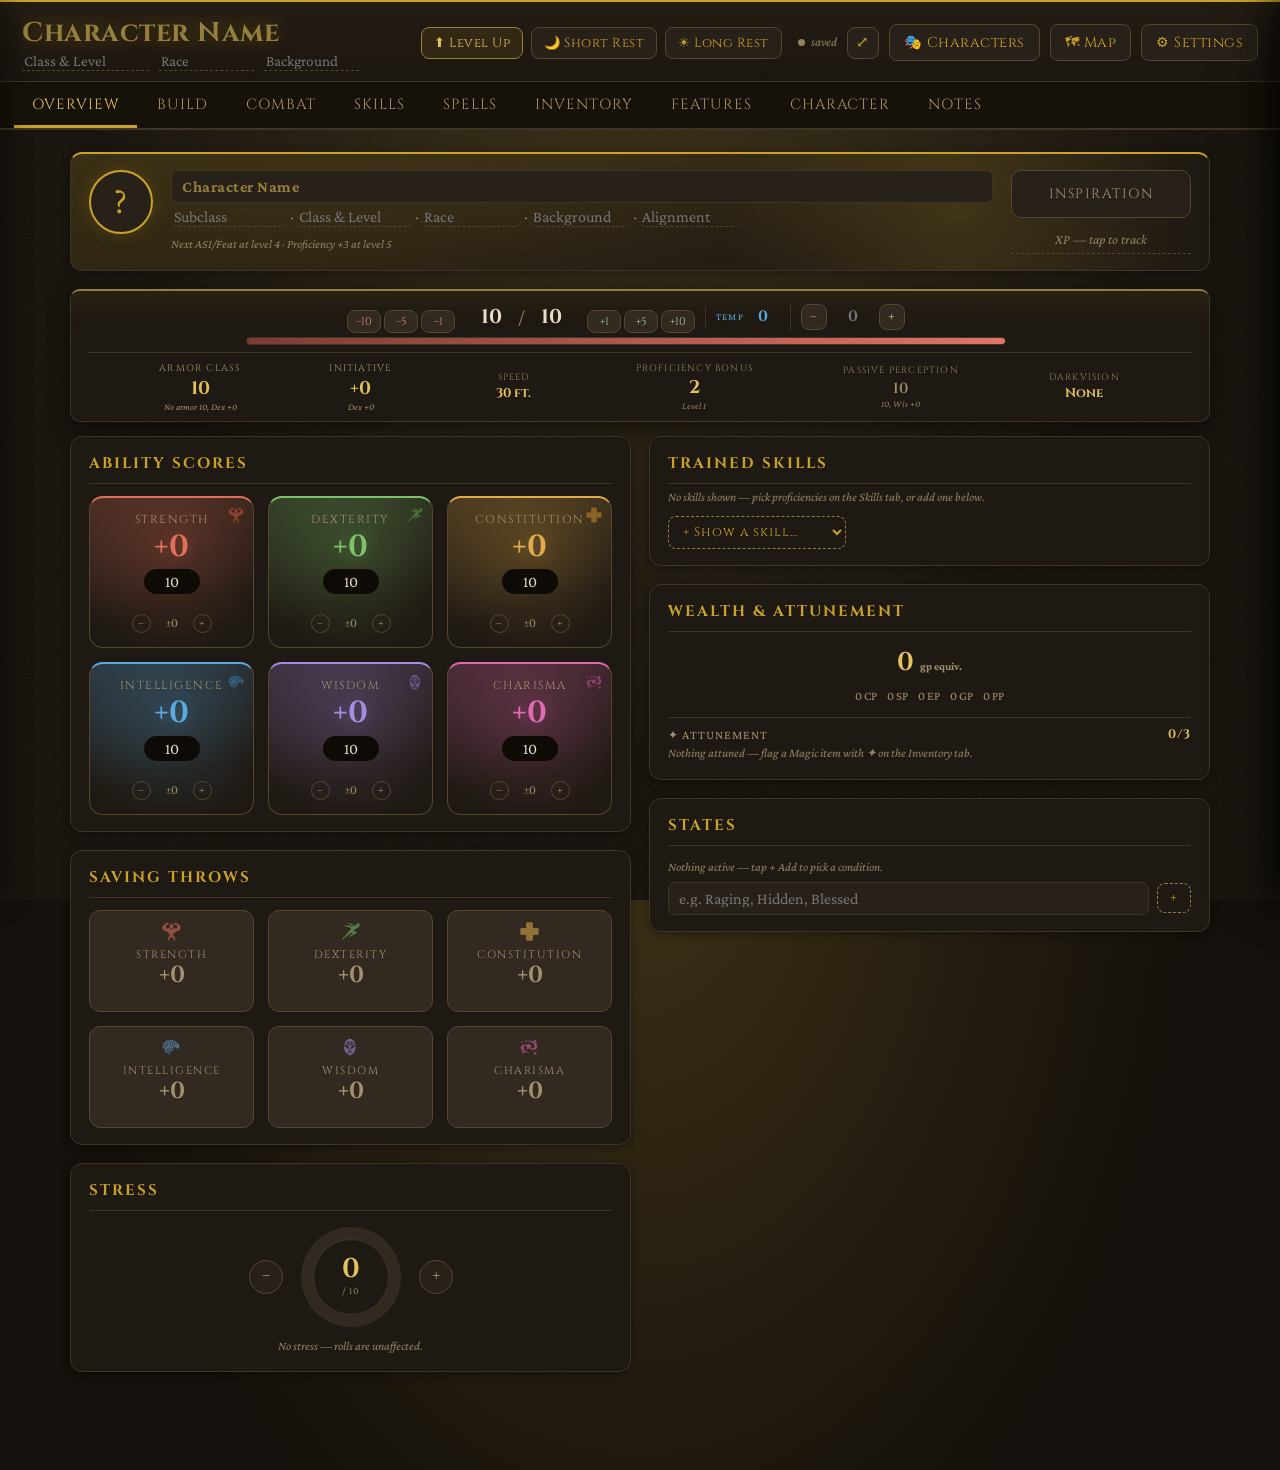
==== index.html @ e1aa6fa9 "Add backup reminders, dated/shareable exports, all-character backup bundles, and damaged-save rescue" ====
<!DOCTYPE html>
<html lang="en">
<head>
<meta charset="UTF-8">
<meta name="viewport" content="width=device-width, initial-scale=1.0">
<title>D&D 5e Character Binder</title>
<link rel="manifest" href="manifest.json">
<meta name="theme-color" content="#14100b">
<link rel="icon" href="icons/icon-192.png" type="image/png">
<link rel="apple-touch-icon" href="icons/apple-touch-icon.png">
<meta name="mobile-web-app-capable" content="yes">
<meta name="apple-mobile-web-app-capable" content="yes">
<meta name="apple-mobile-web-app-status-bar-style" content="black-translucent">
<meta name="apple-mobile-web-app-title" content="5e Binder">
<link rel="preconnect" href="https://fonts.googleapis.com">
<link href="https://fonts.googleapis.com/css2?family=Cinzel:wght@500;700&family=Crimson+Pro:ital,wght@0,400;0,600;1,400&display=swap" rel="stylesheet">
<link rel="stylesheet" href="styles.css">
</head>
<body>

<header>
  <div class="title-block">
    <span class="hdr-sigil" id="hdrSigil" aria-hidden="true"></span>
    <div class="title-text">
      <input id="charNameHeader" data-bind="name" placeholder="Character Name" autocomplete="off">
      <div class="subtitle">
        <input data-bind="classLevel" placeholder="Class &amp; Level" size="14">
        <input data-bind="race" placeholder="Race" size="10">
        <input data-bind="background" placeholder="Background" size="10">
      </div>
    </div>
  </div>
  <div class="rest-inline">
    <button class="icon-btn sm lvlup-btn" id="levelUpBtn" aria-label="Level up" title="Walk through this level's HP, ASI/Feat and a reminder of what's new">⬆ <span class="btn-lbl">Level Up</span></button>
    <button class="icon-btn sm" id="shortRestBtn" aria-label="Short rest" title="Spend hit dice to heal; Warlock pact slots return.">🌙 <span class="btn-lbl">Short Rest</span></button>
    <button class="icon-btn sm" id="longRestBtn" aria-label="Long rest" title="Full HP, all slots, half your hit dice back.">☀ <span class="btn-lbl">Long Rest</span></button>
  </div>
  <div class="header-right">
    <span id="saveStatus" class="save-status" role="status" aria-live="polite">saved</span>
    <button type="button" class="chud-wide-btn" data-widetoggle aria-label="Toggle wide layout" title="Widen the layout for more room" aria-pressed="false">⤢</button>
    <button class="icon-btn" id="charsBtn" aria-label="Characters" title="Choose or manage characters">🎭 <span class="btn-lbl">Characters</span></button>
    <button class="icon-btn" id="mapBtn" aria-label="Map" title="Open the map">🗺 <span class="btn-lbl">Map</span></button>
    <button class="icon-btn" id="settingsBtn" aria-label="Settings" title="Back up, import or reset characters">⚙ <span class="btn-lbl">Settings</span></button>
  </div>
</header>

<div class="safety-bar" id="safetyBar" role="status" aria-live="polite" hidden></div>

<nav id="tabs" role="tablist" aria-label="Character sheet sections"></nav>

<main id="pages"></main>

<div class="char-select" id="charSelect">
  <div class="cs-inner">
    <h1 class="cs-title">Choose Your Adventurer</h1>
    <p class="cs-sub">Tap a character to open their sheet. Everything saves automatically as you play.</p>
    <div class="cs-grid" id="csGrid"></div>
    <button class="cs-back" id="csBack">↩ Back to the current sheet</button>
    <input type="file" id="csImportFile" accept=".json,application/json" style="display:none">
  </div>
</div>

<div class="wiz-shell" id="wizShell">
  <div class="wiz-backdrop" id="wizBackdrop"><div class="wiz-bd-layer"></div><div class="wiz-bd-layer"></div></div>
  <canvas id="wizEmbers"></canvas>
  <div class="wiz-tint-layer"></div>
  <div class="wiz-vignette"></div>
  <div class="wiz-veil" id="wizVeil"></div>
  <div class="wiz-topbar">
    <div class="wiz-tag"><span id="wizTopRoman">I</span> · <b id="wizTopLabel">Concept</b></div>
    <button class="wiz-exit" id="wizExitBtn" type="button">Exit to manual Build</button>
  </div>
  <div class="wiz-scenewrap" id="wizSceneWrap"></div>
  <div class="wiz-rail-fixed">
    <button class="wiz-rail-nav" id="wizBack" type="button">‹ Back</button>
    <div class="wiz-rail-track" id="wizRailTrack"></div>
    <button class="wiz-rail-nav primary" id="wizNext" type="button">Continue ›</button>
  </div>
</div>

<div class="modal-bg map-modal-bg" id="mapModal">
  <div class="map-shell">
    <div class="map-toolbar">
      <div class="map-toolbar-group">
        <button class="icon-btn sm" id="mapUploadBtn">🖼 Upload Map</button>
        <input type="file" id="mapImageFile" accept="image/*" style="display:none">
        <button class="icon-btn sm danger" id="mapRemoveImageBtn" style="display:none">Remove Map</button>
      </div>
      <div class="map-toolbar-group" id="mapPinTools" style="display:none">
        <button class="icon-btn sm map-pintool" id="mapAddPartyBtn" data-pintype="party" title="Click, then tap the map to mark where your party is">📍 Party</button>
        <button class="icon-btn sm map-pintool" id="mapAddWaypointBtn" data-pintype="waypoint" title="Click, then tap the map to mark a waypoint">🚩 Waypoint</button>
        <button class="icon-btn sm map-pintool" id="mapAddQuestBtn" data-pintype="quest" title="Click, then tap the map to mark a quest">⭐ Quest</button>
      </div>
      <div class="map-toolbar-group" id="mapViewTools" style="display:none">
        <button class="icon-btn sm" id="mapZoomOut" title="Zoom out">−</button>
        <button class="icon-btn sm" id="mapZoomReset" title="Fit to screen">Reset view</button>
        <button class="icon-btn sm" id="mapZoomIn" title="Zoom in">+</button>
      </div>
      <button class="close-x" id="mapClose">✕</button>
    </div>
    <div class="map-stage" id="mapStage">
      <div class="map-empty" id="mapEmpty">
        <p>Upload a picture of your game's map to pin your party's position, waypoints and quests on it.</p>
        <button class="icon-btn" id="mapUploadBtnBig">🖼 Upload a Map Image</button>
      </div>
      <div class="map-viewport" id="mapViewport">
        <img id="mapImg" class="map-img" alt="Campaign map">
        <div id="mapPinLayer" class="map-pin-layer"></div>
      </div>
    </div>
    <div class="map-selected-bar" id="mapSelectedBar">
      <span class="map-pin-ico" id="mapSelIcon"></span>
      <input type="text" id="mapSelLabel" placeholder="Label" maxlength="40">
      <input type="text" id="mapSelNote" placeholder="Note (optional)" maxlength="120">
      <button class="icon-btn sm danger" id="mapPinRemoveBtn">Remove</button>
      <button class="icon-btn sm" id="mapPinDoneBtn">Done</button>
    </div>
  </div>
</div>

<div class="modal-bg" id="settingsModal">
  <div class="modal settings-modal" role="dialog" aria-modal="true" aria-labelledby="settingsTitle">
    <button class="close-x" id="settingsClose" aria-label="Close settings">✕</button>
    <h2 id="settingsTitle">Settings</h2>
    <p>Your characters auto-save in this browser only, and the browser can clear that storage. Back up now and then to keep them safe, or to move them to another device.</p>
    <p class="backup-info" id="backupInfo"></p>
    <div class="settings-group">
      <button class="icon-btn settings-row" id="exportBtn"><span class="settings-ico">⇩</span><span class="settings-txt"><b>Back up this character</b><small>Save this sheet as a dated .json file</small></span></button>
      <button class="icon-btn settings-row" id="exportAllBtn"><span class="settings-ico">⇊</span><span class="settings-txt"><b>Back up all characters</b><small>Every hero on this device in one file</small></span></button>
      <button class="icon-btn settings-row" id="importBtn"><span class="settings-ico">⇧</span><span class="settings-txt"><b>Import / restore</b><small>A character or full backup file — added as new heroes, nothing overwritten</small></span></button>
      <input type="file" id="importFile" accept=".json,application/json" style="display:none">
    </div>
    <div class="settings-group settings-danger">
      <button class="icon-btn settings-row danger" id="resetBtn"><span class="settings-ico">↺</span><span class="settings-txt"><b>Reset this character</b><small>Wipes this sheet back to a blank one</small></span></button>
    </div>
    <p class="settings-credit">Class, ability, damage-type and spell icons by <a href="https://game-icons.net" target="_blank" rel="noopener">game-icons.net</a> (CC BY 3.0) — Lorc, Delapouite, Skoll, sbed, carl-olsen.</p>
  </div>
</div>

<script src="data-classes-races.js"></script>
<script src="data-spells.js"></script>
<script src="data-rules.js"></script>
<script src="data-items.js"></script>
<script src="data-equipment.js"></script>
<script src="data-libraries.js"></script>
<script src="data-backgrounds.js"></script>
<script src="app.js"></script>
<script src="wizard.js"></script>
<script src="map.js"></script>
<script>
if ('serviceWorker' in navigator) {
  window.addEventListener('load', () => navigator.serviceWorker.register('sw.js'));
}
</script>
</body>
</html>
---- styles.css ----
:root{
  --bg:#14100b;
  --panel:#1f1913;
  --panel2:#28211a;
  --panel3:#322920;
  --border:#3e3427;
  --border-lt:#54462f;
  --gold:#c9a227;
  --gold-lt:#e3c15c;
  --gold-dim:#947f3d;
  --text:#e9ddc7;
  --muted:#a3906f;
  --faint:#93835f;
  --red:#e07566;
  --green:#6f9e63;
  --ink:#0e0b07;
  --ember:#ff8a3d;
  --ember-lt:#ffd08a;
}
*{box-sizing:border-box;margin:0;padding:0}
html{height:100%}
/* min-height, not height: a body pinned to exactly one viewport tall is the containing block for
   the sticky tab strip, so the strip stopped sticking after the first screenful of a long tab. */
body{min-height:100%}
body{
  background:var(--bg);
  background-image:radial-gradient(ellipse at 50% -10%, #241c12 0%, var(--bg) 60%);
  color:var(--text);
  font-family:'Crimson Pro',Georgia,serif;
  font-size:17px;
  line-height:1.45;
  -webkit-font-smoothing:antialiased;
}
h1,h2,h3,.tab-btn,.stat-label,.ability-name,button{font-family:'Cinzel',Georgia,serif}

/* ---------- Scrollbars ---------- */
/* The default OS scrollbar (light gray/white) looked out of place against this dark parchment
   theme — every scrollable area (page body, search dropdowns, skill pickers) now matches it. */
*{scrollbar-width:thin;scrollbar-color:var(--gold-dim) var(--panel2)}
*::-webkit-scrollbar{width:10px;height:10px}
*::-webkit-scrollbar-track{background:var(--panel2)}
*::-webkit-scrollbar-thumb{background:var(--gold-dim);border-radius:6px;border:2px solid var(--panel2)}
*::-webkit-scrollbar-thumb:hover{background:var(--gold)}
/* Chromium draws its own light-gray up/down arrow buttons at each end of a scrollbar by default,
   even with the thumb/track above recolored — the Backstory box is tall enough to actually show
   a scrollbar now, and those default arrows would clash against everything above. */
*::-webkit-scrollbar-button{display:none}

/* ---------- Header ---------- */
header{
  display:flex;align-items:center;gap:16px;flex-wrap:wrap;
  padding:14px 22px 10px;
  border-bottom:1px solid var(--border);
  background:linear-gradient(180deg,#241d14,#1c1610);
}
.title-block{flex:1;min-width:240px}
#charNameHeader{
  background:transparent;border:none;color:var(--gold-lt);
  font-family:'Cinzel',serif;font-size:1.7rem;font-weight:700;
  width:100%;outline:none;letter-spacing:.5px;
}
#charNameHeader::placeholder{color:var(--gold-dim)}
.subtitle{display:flex;gap:10px;flex-wrap:wrap}
.subtitle input{
  background:transparent;border:none;border-bottom:1px dashed var(--border-lt);
  color:var(--muted);font-family:'Crimson Pro',serif;font-size:.95rem;
  outline:none;padding:1px 2px;
}
.subtitle input:focus{border-bottom-color:var(--gold)}
.header-right{display:flex;align-items:center;gap:10px}
#saveStatus{color:var(--faint);font-size:.85rem;font-style:italic;transition:color .3s}
#saveStatus.flash{color:var(--green)}
.icon-btn{
  background:var(--panel2);border:1px solid var(--border-lt);color:var(--gold);
  border-radius:8px;padding:8px 14px;font-size:.9rem;cursor:pointer;letter-spacing:.5px;
}
.icon-btn:hover{background:var(--panel3);border-color:var(--gold-dim)}
.icon-btn.sm{padding:6px 12px;font-size:.82rem}
/* Rest controls — folded into the header itself instead of a separate bar, so it stays
   compact and shows up on every tab without costing an extra strip of vertical space. */
.rest-inline{display:flex;align-items:center;gap:8px;flex-wrap:wrap}
/* Wide-mode toggle — a single global button in the header (not per-tab) so it's the same tap
   target everywhere instead of only existing on Overview/Combat, where it used to live inside
   the Combat HUD strip. */
.chud-wide-btn{
  flex:0 0 auto;display:flex;align-items:center;justify-content:center;
  width:32px;height:32px;background:var(--panel2);border:1px solid var(--border-lt);border-radius:8px;
  color:var(--gold);font-size:.95rem;cursor:pointer;line-height:1;
  transition:background .15s ease,border-color .15s ease,color .15s ease;
}
.chud-wide-btn:hover{background:var(--panel3);border-color:var(--gold-dim)}
.chud-wide-btn.on{background:var(--gold-dim);border-color:var(--gold);color:var(--gold-lt)}

/* ---------- Tabs ---------- */
nav{
  display:flex;overflow-x:auto;gap:2px;
  padding:0 14px;background:#171209;
  border-bottom:2px solid var(--border);
  scrollbar-width:none;
}
nav::-webkit-scrollbar{display:none}
.tab-btn{
  background:transparent;border:none;color:var(--muted);
  padding:13px 18px 11px;font-size:.92rem;letter-spacing:1px;cursor:pointer;
  border-bottom:3px solid transparent;white-space:nowrap;text-transform:uppercase;
}
.tab-btn:hover{color:var(--text)}
.tab-btn.active{color:var(--gold-lt);border-bottom-color:var(--gold)}
main{max-width:1180px;margin:0 auto;padding:22px 20px 80px;transition:max-width .2s ease}
/* Wide mode: a UI-only preference toggled from the Combat HUD (⤢ button) — the 1180px column
   reads fine for most panels but crowds the Combat tab's card grid and turn plan on a big
   screen. body-level, not main-level, so it applies the moment it's toggled regardless of
   which tab is showing. */
body.wide-mode main{max-width:min(1700px,96vw)}
.tab-page{display:none;animation:fadein .18s ease}
.tab-page.active{display:block}
@keyframes fadein{from{opacity:0;transform:translateY(4px)}to{opacity:1;transform:none}}

/* ---------- Panels & layout ---------- */
.panel{
  background:var(--panel);border:1px solid var(--border);border-radius:12px;
  padding:16px 18px;margin-bottom:18px;
  box-shadow:0 2px 10px rgba(0,0,0,.35);
}
.panel h2{
  color:var(--gold);font-size:.95rem;letter-spacing:2px;text-transform:uppercase;
  margin-bottom:12px;padding-bottom:8px;border-bottom:1px solid var(--border);
  display:flex;justify-content:space-between;align-items:center;
}
.grid{display:grid;gap:18px}
.g2{grid-template-columns:repeat(auto-fit,minmax(320px,1fr))}
.g3{grid-template-columns:repeat(auto-fit,minmax(240px,1fr))}

/* ---------- Build screen: character-select style class/heritage picker ---------- */
/* A slim class/heritage menu (left) + a big cinematic hero stage (right), styled after a game's
   character-select screen — same S.classId/S.raceId state and applyBuild() pipeline underneath,
   just picking a class now feels like choosing a hero from a roster instead of filling a form.
   Same width as every other panel (main's 1180px column, same as #asiPanel below it). */
.build-panel{
  --accent:var(--gold); --accent-dim:rgba(201,162,39,.18);
  transition:border-color .25s ease;
}
.build-panel .grid.g3,.build-panel .prep-note{position:relative;z-index:1}

/* Class and Heritage now live in one continuous frame — a single rounded card holding both
   stages, joined by an ornamental seam, rather than two separate boxes with a gap between them. */
.bHeroGroup{
  --bHeroH:min(58vh,480px);
  position:relative;border-radius:18px;overflow:hidden;
  background:var(--ink);border:1px solid var(--border-lt);margin-bottom:14px;
  box-shadow:0 14px 32px rgba(0,0,0,.45);
}
.bHero{
  position:relative;overflow:hidden;
  background:var(--ink);
  display:flex;flex-direction:row;align-items:stretch;
}
.bHeroMini{height:var(--bHeroH)}

/* A thin gold seam with a centered gem stitches the two stages into one fluid whole. */
.bHeroSeam{
  position:relative;z-index:5;height:1px;
  background:linear-gradient(90deg,transparent,var(--gold-dim) 18%,var(--gold) 50%,var(--gold-dim) 82%,transparent);
}
.bHeroSeamGem{
  position:absolute;top:50%;left:50%;transform:translate(-50%,-50%);
  width:28px;height:28px;display:flex;align-items:center;justify-content:center;
  border-radius:50%;background:var(--ink);border:1px solid var(--gold-dim);
  color:var(--gold);font-size:.85rem;
  box-shadow:0 0 0 5px var(--ink),0 0 16px rgba(201,162,39,.45);
}
/* Soft dark bleed at the top/bottom of each stage so the seam reads as a blend, not a hard cut. */
.bHero::after,.bHeroMini::before{
  content:'';position:absolute;left:0;right:0;height:56px;z-index:1;pointer-events:none;
}
.bHero::after{bottom:0;background:linear-gradient(to bottom,transparent,rgba(8,6,4,.85))}
.bHeroMini::before{top:0;background:linear-gradient(to top,transparent,rgba(8,6,4,.85))}

.bcsCorner{position:absolute;z-index:6;width:20px;height:20px;pointer-events:none;opacity:.8}
.bcsCorner::before,.bcsCorner::after{content:'';position:absolute;background:var(--gold-dim)}
.bcsCorner::before{width:100%;height:2px;top:0;left:0}
.bcsCorner::after{width:2px;height:100%;top:0;left:0}
.bcsCornerTl{top:9px;left:9px}
.bcsCornerTr{top:9px;right:9px;transform:scaleX(-1)}
.bcsCornerBl{bottom:9px;left:9px;transform:scaleY(-1)}
.bcsCornerBr{bottom:9px;right:9px;transform:scale(-1,-1)}

/* ---- left column: class/heritage menu ---- */
.bRailCol{
  position:relative;z-index:2;flex:0 0 auto;width:250px;min-height:0;
  display:flex;flex-direction:column;gap:2px;padding:16px 10px 16px 16px;
  background:linear-gradient(180deg,rgba(0,0,0,.3),rgba(0,0,0,.14));
  border-right:1px solid rgba(255,255,255,.07);
}
.bRailColMini{width:250px}
.bRailColLbl{
  font-family:'Cinzel',serif;text-transform:uppercase;letter-spacing:.22em;font-size:.74rem;
  color:var(--gold-dim);padding:0 2px 8px;flex:0 0 auto;
}
.bRail{
  position:relative;flex:1 1 auto;min-height:0;
  display:flex;flex-direction:column;gap:2px;
  overflow-y:auto;overflow-x:hidden;padding-right:4px;
}
.bRailGroupLabel{
  font-family:'Cinzel',serif;text-transform:uppercase;letter-spacing:.14em;
  font-size:.6rem;color:var(--faint);padding:10px 6px 3px;
}
.bRailGroupLabel:first-child{padding-top:0}

/* Each entry is a menu row — small portrait + name — rather than a big grid tile, so the
   roster stays compact and the stage on the right gets the lion's share of the width. */
.bRailItem{
  --c:#c9a227;position:relative;cursor:pointer;display:flex;align-items:center;gap:10px;
  padding:5px 8px 5px 9px;border-radius:8px;border-left:3px solid transparent;
  transition:background .15s ease,border-color .15s ease;
}
.bRailItem:hover{background:rgba(255,255,255,.05)}
.bRailItem.active{
  background:linear-gradient(90deg,color-mix(in srgb,var(--c) 20%,transparent),transparent 85%);
  border-left-color:var(--c);
}
.bThumb{
  flex:0 0 auto;width:44px;height:44px;background-size:cover;background-position:center top;
  border-radius:8px;border:2px solid rgba(255,255,255,.14);filter:saturate(.7) brightness(.7);
  transition:border-color .2s ease,filter .2s ease,box-shadow .2s ease;
}
.bThumbSm{width:40px;height:40px;border-radius:7px}
.bLabel{
  font-family:'Cinzel',serif;text-transform:uppercase;letter-spacing:.03em;font-size:.82rem;
  color:var(--muted);white-space:nowrap;overflow:hidden;text-overflow:ellipsis;
  transition:color .2s ease;
}
.bLabelSm{font-size:.76rem}
.bRailItem.active .bThumb{
  border-color:var(--c);filter:none;
  box-shadow:0 0 0 2px color-mix(in srgb,var(--c) 55%,transparent),0 6px 14px rgba(0,0,0,.5);
}
.bRailItem.active .bLabel{color:var(--gold-lt);font-weight:700}

/* ---- right column: the cinematic hero stage ---- */
.bStage{position:relative;flex:1 1 auto;min-width:0;display:flex;flex-direction:column}
/* The photo lives in its own fixed-height box; .bContentBanner is a separate box below it,
   not an overlay on top of it — text no longer competes with the art for legibility. */
.bStageArt{position:relative;flex:0 0 auto;height:var(--bHeroH);overflow:hidden}
.bLayer{position:absolute;inset:0;width:100%;height:100%;object-fit:cover;object-position:center;opacity:0;transition:opacity 1s ease}
.bLayer.visible{opacity:1}
.bBgA,.bBgB{filter:saturate(1.05)}
.bMbgA,.bMbgB{filter:blur(26px) brightness(.4) saturate(1.2)}

.bMiniPortraitWrap{position:absolute;left:50%;top:3%;transform:translateX(-50%);width:min(38%,340px);height:80%;pointer-events:none}
.bMportA,.bMportB{
  -webkit-mask-image:radial-gradient(ellipse 60% 64% at 50% 36%,#000 52%,transparent 94%);
  mask-image:radial-gradient(ellipse 60% 64% at 50% 36%,#000 52%,transparent 94%);
}

.bScrim{
  position:absolute;inset:0;pointer-events:none;
  background:
    linear-gradient(to right,rgba(8,6,4,.5) 0%,transparent 14%),
    radial-gradient(ellipse 68% 55% at 50% 28%,transparent 38%,rgba(8,6,4,.5) 78%,rgba(8,6,4,.85) 100%),
    linear-gradient(to top,rgba(8,6,4,.96) 0%,rgba(8,6,4,.34) 36%,transparent 60%);
}
.bFlash{position:absolute;inset:0;z-index:1;pointer-events:none;background:var(--c,var(--gold));opacity:0}
.bFlash.pulse{animation:bFlashPulse .55s ease}
@keyframes bFlashPulse{0%{opacity:.28}100%{opacity:0}}
@media (prefers-reduced-motion:reduce){.bFlash.pulse{animation:none}}

.bArrow{
  position:absolute;top:34%;translate:0 -50%;z-index:3;width:38px;height:38px;border-radius:50%;
  background:rgba(20,16,10,.55);border:1px solid rgba(255,255,255,.18);color:var(--gold-lt);
  font-size:1.1rem;display:flex;align-items:center;justify-content:center;backdrop-filter:blur(4px);
  cursor:pointer;transition:background .15s,border-color .15s,transform .15s;
}
.bArrow:hover{background:rgba(20,16,10,.8);border-color:var(--gold-dim);transform:translateY(-50%) scale(1.06)}
.bArrowSm{width:34px;height:34px;font-size:1rem}
.bArrowL{left:14px}
.bArrowR{right:14px}

.bContent{position:relative;z-index:2;flex:1 1 auto;display:flex;flex-direction:column;justify-content:flex-end;text-align:left;padding:0 7% 22px 6%}
.bContentMini{padding-bottom:22px}
/* The class hero's content sits in its own box below the art, not overlaid on top of it.
   It overlaps the art's last 115px but only fades over the first 30px of that (a quicker
   dissolve), so content starts at 30px — 85px above the art's original bottom edge. The
   "solid" ground itself is only ~88% opaque, so inside that overlapped 115px the art keeps
   bleeding through faintly even once the fade is done; below the art's old edge (nothing
   behind it but the card's own matching ink background) that translucency is invisible. */
.bContentBanner{
  flex:0 0 auto;justify-content:flex-start;
  margin-top:-115px;padding-top:30px;
  background:linear-gradient(to bottom,transparent,color-mix(in srgb,var(--ink) 88%,transparent) 30px,color-mix(in srgb,var(--ink) 88%,transparent) 100%);
}
.bEyebrow{font-family:'Cinzel',serif;text-transform:uppercase;letter-spacing:.24em;font-size:.8rem;color:var(--gold)}
.bName{
  font-family:'Cinzel',serif;font-weight:700;text-transform:uppercase;letter-spacing:.02em;
  font-size:clamp(1.7rem,3.9vw,2.5rem);color:var(--gold-lt);margin:4px 0 4px;line-height:1.05;
  text-shadow:0 8px 30px rgba(0,0,0,.85);
}
.bNameMini{font-size:clamp(1.5rem,3.3vw,2.15rem);margin:3px 0 0}
.bLevelStars{color:var(--gold-dim);font-size:.95rem;letter-spacing:1px;margin-bottom:4px;min-height:1.1em}

.bStatBars{display:flex;flex-direction:column;gap:5px;max-width:340px;margin:2px 0 10px}
.bStatBar{display:grid;grid-template-columns:78px 1fr;align-items:center;gap:8px}
.bStatBarLbl{font-family:'Cinzel',serif;text-transform:uppercase;font-size:.68rem;letter-spacing:.08em;color:var(--muted)}
.bStatBarTrack{height:6px;background:rgba(255,255,255,.09);border-radius:4px;overflow:hidden;box-shadow:inset 0 0 0 1px rgba(0,0,0,.3)}
.bStatBarFill{display:block;height:100%;background:linear-gradient(90deg,var(--accent-dim),var(--accent));border-radius:4px;transition:width .4s ease}

.bFlavor{color:var(--muted);font-style:italic;font-size:1rem;line-height:1.5;max-width:520px;margin:0 0 12px}

/* Heritage trait chips read as the mini stage's main payoff — sized up and anchored to the
   bottom edge (via .bContent's justify-content:flex-end) rather than floating mid-portrait. */
.bChipRow{display:flex;flex-wrap:wrap;gap:8px;margin-top:10px}
.bChip{
  background:rgba(0,0,0,.4);border:1px solid var(--border-lt);border-radius:999px;
  padding:6px 16px;font-size:.95rem;color:var(--text);white-space:nowrap;
}

.bFields{display:flex;gap:10px;flex-wrap:wrap;margin-top:2px}
.bFld{min-width:140px;text-align:left}
.bFld span{color:var(--muted)}

.bSelectedPill{
  display:none;align-self:flex-start;margin-top:12px;
  font-family:'Cinzel',serif;text-transform:uppercase;letter-spacing:.2em;font-size:.7rem;
  color:var(--ink);background:linear-gradient(180deg,var(--gold-lt),var(--gold));
  border-radius:7px;padding:7px 22px;box-shadow:0 6px 14px rgba(0,0,0,.4);
}
.bSelectedPill.show{display:inline-block}

.bPillRow{display:flex;flex-wrap:wrap;gap:6px;margin-top:8px}
.bFlexGroup{display:flex;align-items:center;gap:6px;flex-wrap:wrap;padding:4px 0}
.bFlexGroupLbl{font-size:.76rem;color:var(--muted);text-transform:uppercase;letter-spacing:.06em;margin-right:2px}
.bPill{
  background:var(--panel2);border:1px solid var(--border);border-radius:999px;color:var(--muted);
  padding:6px 14px;font-size:.86rem;cursor:pointer;transition:background .15s,color .15s,border-color .15s;
}
.bPill:hover{border-color:var(--gold-dim);color:var(--text)}
.bPill.active{background:var(--gold-dim);border-color:var(--gold);color:var(--ink);font-weight:700}

/* ---------- Build ▸ Customize defaults ---------- */
/* The summary line above stays the everyday view; this is the "actually, mine is different"
   drawer under it. Each row pairs the live value (editable) with the rules value beside it in
   fine print, so overriding something never hides what the book would have given you. An
   overridden row lights its left edge gold — the same "this one is yours" signal the feature
   cards use for their source spine. */
.bCustom{margin:2px 0 0 6px}
.bCustomBtn{
  background:transparent;border:1px dashed var(--gold-dim);color:var(--gold);
  border-radius:8px;padding:6px 14px;cursor:pointer;font-size:.8rem;
  font-family:'Cinzel',serif;letter-spacing:1px;
}
.bCustomBtn:hover{background:var(--panel2)}
.bCustomBtn.on{border-style:solid;background:var(--panel2)}
.bCustomBody{
  display:grid;grid-template-columns:repeat(auto-fit,minmax(260px,1fr));gap:10px;
  margin-top:10px;padding:12px;background:var(--panel);border:1px solid var(--border);border-radius:10px;
}
.bcRow{
  background:var(--panel2);border:1px solid var(--border);border-left:3px solid transparent;
  border-radius:8px;padding:9px 11px;
}
.bcRow.on{border-left-color:var(--gold)}
.bcTop{display:flex;align-items:center;gap:7px;flex-wrap:wrap;margin-bottom:6px}
.bcLbl{font-size:.84rem;color:var(--text);font-weight:600}
.bcTag{
  font-size:.62rem;text-transform:uppercase;letter-spacing:.1em;color:var(--ink);
  background:var(--gold);border-radius:999px;padding:2px 7px;
}
.bcRules{margin-left:auto;font-size:.72rem;color:var(--faint);font-style:italic;white-space:nowrap}
.bcReset{
  background:transparent;border:1px solid var(--border-lt);color:var(--muted);
  border-radius:6px;width:26px;height:24px;cursor:pointer;font-size:.9rem;line-height:1;flex-shrink:0;
}
.bcReset:hover{color:var(--gold);border-color:var(--gold)}
.bcIn{width:100%}
.bcRow .bPillRow{margin-top:0}
.bcRow .bPill{padding:4px 10px;font-size:.78rem}
.bcSlots{display:grid;grid-template-columns:repeat(auto-fit,minmax(52px,1fr));gap:5px}
.bcSlot{display:flex;flex-direction:column;gap:2px}
.bcSlot span{font-size:.66rem;color:var(--faint);text-align:center;letter-spacing:.05em}
.bcSlot input{width:100%;text-align:center;padding:4px 2px}
.bcHint{font-size:.72rem;color:var(--faint);font-style:italic;margin-top:6px;line-height:1.4}
.bcAuto{
  grid-column:1/-1;display:flex;align-items:flex-start;gap:9px;
  background:var(--panel2);border:1px solid var(--border);border-radius:8px;padding:10px 12px;
  font-size:.78rem;color:var(--muted);line-height:1.45;cursor:pointer;
}
.bcAuto input{width:auto;flex-shrink:0;margin-top:2px}
.bcAuto b{color:var(--text)}

/* Scope toggle on the Features tab's two search boxes — "yours" vs. the whole library. */
.lib-scope{
  background:transparent;border:1px solid var(--border);color:var(--faint);
  border-radius:999px;padding:6px 14px;cursor:pointer;font-size:.78rem;white-space:nowrap;
}
.lib-scope:hover{border-color:var(--gold-dim);color:var(--text)}
.lib-scope.on{border-color:var(--gold);color:var(--gold)}
/* "None" row in the themed suggestion modal — a way out of a wrong pick, kept visually quieter
   than the real options so it never reads as one of them. */
.sel-opt-clear span{color:var(--muted)}

@media (max-width:900px){
  .bHero{flex-direction:column}
  .bRailCol{width:auto;max-height:220px;border-right:none;border-bottom:1px solid rgba(255,255,255,.07)}
  .bStageArt{height:400px}
  .bHeroMini .bStage{height:400px;overflow:hidden}
  .bContent{text-align:center;align-items:center;padding:0 6% 18px}
  .bStatBars{margin-left:auto;margin-right:auto}
  .bFlavor{margin-left:auto;margin-right:auto}
  .bChipRow{justify-content:center}
  .bSelectedPill{align-self:center}
}
@media (max-width:640px){
  .bStageArt{height:360px}
  .bHeroMini .bStage{height:360px}
  .bName{font-size:1.5rem}
  .bNameMini{font-size:1.35rem}
  .bArrow{width:32px;height:32px;font-size:1rem}
}

/* ---------- Inputs ---------- */
input[type=text],input[type=number],textarea,select{
  background:var(--panel2);border:1px solid var(--border);border-radius:7px;
  color:var(--text);font-family:'Crimson Pro',serif;font-size:1rem;
  padding:7px 10px;outline:none;width:100%;
}
input:focus,textarea:focus,select:focus{border-color:var(--gold-dim)}
/* Campaign notes get typed in Hebrew as often as English — unicode-bidi:plaintext reads each
   field's own text and lays it out right-to-left or left-to-right per its actual first strong
   character (the CSS equivalent of the HTML dir="auto" a few search boxes already used), instead
   of forcing every field to the page's base left-to-right direction regardless of what's typed. */
input[type=text],textarea{unicode-bidi:plaintext}
/* Every textarea in the app is now auto-grown by JS to fit what's typed (see autoGrow in
   app.js), so a manual resize handle is redundant at best and at worst lets you drag it smaller
   than its own content, hiding text behind a scrollbar again. overflow:hidden guards the same
   case. min-height is just the empty-box starting point before anything's typed. */
textarea{resize:none;overflow:hidden;min-height:80px;line-height:1.5}
input[type=number]{-moz-appearance:textfield}
input[type=number]::-webkit-inner-spin-button{-webkit-appearance:none}
label.fld{display:block;margin-bottom:10px}
label.fld span{
  display:block;color:var(--muted);font-size:.78rem;letter-spacing:1.2px;
  text-transform:uppercase;margin-bottom:3px;font-family:'Cinzel',serif;
}

/* ---------- Vitals: same elemental accents as ability cards, applied to the real tiles ---------- */
.stat-dc{border-top:2px solid #a58ce0}.stat-dc .big{color:#a58ce0;text-shadow:0 0 14px rgba(165,140,224,.35)}

/* ---------- Ability cards ---------- */
/* Each ability gets its own elemental accent color (STR fire, DEX verdant, CON amber earth,
   INT arcane blue, WIS violet insight, CHA rose) instead of one flat gold for all six —
   a soft radial glow, a lit top edge, and a faint watermark rune make the grid feel alive. */
.abilities{display:grid;grid-template-columns:repeat(auto-fit,minmax(150px,1fr));gap:14px}
.ability{
  --accent:var(--gold); --accent-dim:rgba(201,162,39,.18);
  background:linear-gradient(165deg,var(--accent-dim),var(--panel) 68%);
  border:1px solid var(--border-lt); border-top:2px solid var(--accent);
  border-radius:14px;
  text-align:center;padding:14px 6px 14px;position:relative;overflow:hidden;
  transition:transform .18s ease,box-shadow .2s ease,border-color .18s ease;
}
.ability::before{
  content:'';position:absolute;top:-40%;left:50%;width:150%;height:150%;
  transform:translateX(-50%);background:radial-gradient(circle,var(--accent-dim) 0%,transparent 62%);
  pointer-events:none;
}
.ability:hover{transform:translateY(-3px);box-shadow:0 10px 26px -8px var(--accent-dim);border-top-color:var(--accent)}
.ability.ab-str{--accent:#e0705a;--accent-dim:rgba(224,112,90,.22)}
.ability.ab-dex{--accent:#7dc26a;--accent-dim:rgba(125,194,106,.22)}
.ability.ab-con{--accent:#e0ab4a;--accent-dim:rgba(224,171,74,.22)}
.ability.ab-int{--accent:#5aa9e0;--accent-dim:rgba(90,169,224,.22)}
.ability.ab-wis{--accent:#a58ce0;--accent-dim:rgba(165,140,224,.22)}
.ability.ab-cha{--accent:#e06bb0;--accent-dim:rgba(224,107,176,.22)}
.ability-icon{position:absolute;top:6px;right:9px;font-size:1rem;opacity:.4;z-index:1;filter:saturate(1.3);color:var(--accent)}
/* Full ability names ("INTELLIGENCE", "CONSTITUTION"...) are one unbreakable uppercase word —
   in a narrow card (e.g. Overview's half-width column) that word is wider than the card, so
   without a break it either overflows past the edge or runs straight through the corner icon.
   overflow-wrap lets it fold onto a second line instead; the right padding keeps that fold clear
   of the icon rather than tucking a wrapped line underneath it. */
.ability-name{
  color:var(--muted);font-size:.72rem;letter-spacing:1.5px;text-transform:uppercase;
  position:relative;z-index:1;padding:0 14px;overflow-wrap:break-word;
}
.ability .mod{
  color:var(--accent);font-size:1.9rem;font-weight:700;font-family:'Cinzel',serif;line-height:1.2;
  position:relative;z-index:1;text-shadow:0 0 18px var(--accent-dim);
}
.ability input{
  width:56px;margin:4px auto 0;text-align:center;font-size:1rem;
  background:var(--ink);border-radius:20px;padding:3px;
  position:relative;z-index:1;border:1px solid transparent;
}
.ability input:focus{border-color:var(--accent)}
.save-dot-row{display:flex;justify-content:center;margin-top:6px}
.ab-race{color:var(--faint);font-size:.7rem;margin-top:3px;min-height:.95em;position:relative;z-index:1}
.ab-race b{color:var(--gold-dim);font-weight:600}
/* Temporary ability adjustment stepper — always present (like the Stress widget) so a penalty
   from ability damage/poison, or a temporary buff, can be set and cleared without leaving this
   card, and the ±0 badge makes it obvious at a glance whether one is currently active. */
.ab-temp-row{display:flex;align-items:center;justify-content:center;gap:5px;margin-top:6px;position:relative;z-index:1}
.ab-temp-btn{
  width:19px;height:19px;line-height:17px;padding:0;border-radius:50%;
  border:1px solid var(--border-lt);background:transparent;color:var(--faint);
  font-size:.75rem;cursor:pointer;
}
.ab-temp-btn:hover{border-color:var(--accent);color:var(--accent)}
.ab-temp-val{
  min-width:32px;padding:1px 7px;border-radius:999px;border:1px solid transparent;
  background:transparent;color:var(--faint);font-size:.68rem;font-family:'Cinzel',serif;
  font-weight:600;cursor:pointer;
}
.ability.temp-down{--accent:var(--red);--accent-dim:rgba(224,117,102,.22)}
.ability.temp-down .ab-temp-val{color:var(--red);border-color:rgba(224,117,102,.5);background:rgba(224,117,102,.12)}
.ability.temp-up{--accent:var(--green);--accent-dim:rgba(111,158,99,.22)}
.ability.temp-up .ab-temp-val{color:var(--green);border-color:rgba(111,158,99,.5);background:rgba(111,158,99,.12)}

/* ---------- Feature effects ---------- */
.fx-badge{color:var(--gold);cursor:help;margin-left:5px;font-size:.85em}
/* green dot = proficiency granted by a feature (not manually set) */
.dot.grant{background:var(--green);border-color:var(--green)}
.dot.grant.expg{box-shadow:0 0 0 2.5px var(--panel),0 0 0 4.5px var(--green)}
.skill-block{border-bottom:1px solid #2a2318}
.skill-block:last-child{border-bottom:none}
.skill-block .skill-row{border-bottom:none}
.sk-note{color:var(--muted);font-size:.8rem;font-style:italic;padding:0 6px 7px 60px}
.sk-note .star{color:var(--gold);font-style:normal}
.sk-note .from{color:var(--green);font-style:normal}
/* Inline per-skill feature badges — a solid chip so they actually catch the eye, not faint italic text.
   This is a tablet-first project: badges are TAPPED (JS toggles .open), not hovered — there's no
   hover on touch. Mouse users on desktop still get a hover affordance for free via the CSS below. */
.sk-fx{
  display:inline-flex;flex-wrap:wrap;align-items:center;gap:2px 6px;cursor:pointer;
  background:var(--panel3);border:1px solid var(--gold-dim);border-radius:7px;
  padding:2px 8px 2px 9px;color:var(--gold-lt);font-size:.8rem;font-weight:600;
  max-width:100%;box-sizing:border-box;
  transition:border-color .15s ease,background .15s ease;
  -webkit-tap-highlight-color:transparent;
}
.sk-fx:hover,.sk-fx.open{background:var(--panel2);border-color:var(--gold)}
.sk-fx.open{width:100%}
.sk-fx b{
  background:var(--gold);color:var(--ink);border-radius:5px;
  padding:1px 6px;font-weight:800;font-size:.85rem;white-space:nowrap;
  transition:transform .15s cubic-bezier(.2,.9,.3,1.4);
}
.sk-fx.open b{transform:scale(1.12)}
.sk-fx.perm{border-color:var(--green);color:var(--green)}
.sk-fx.perm:hover,.sk-fx.perm.open{border-color:var(--green)}
.sk-fx.warn{border-color:var(--red);color:#e08a80}
.sk-fx.warn:hover,.sk-fx.warn.open{border-color:var(--red)}
/* "This condition is active on you right now" (condActive) — an ember glow instead of the default
   static gold, so a reminder like Rage's advantage-on-STR-saves visibly lights up the moment the
   Raging condition is toggled on in Combat, instead of always looking the same either way. */
.sk-fx.active{border-color:var(--ember);color:var(--ember-lt);background:rgba(255,138,61,.14);box-shadow:0 0 8px rgba(255,138,61,.35)}
.sk-fx.active:hover,.sk-fx.active.open{border-color:var(--ember)}
.sk-fx.active b{background:var(--ember);color:var(--ink)}
/* The "when" condition — tapping the badge unfolds it on its own line, fully wrapped (never
   clipped, however long the text is), instead of stretching sideways past the card's edge. */
.sk-tip{
  flex-basis:100%;max-width:100%;
  width:0;min-width:100%;
  max-height:0;overflow:hidden;opacity:0;
  white-space:normal;word-wrap:break-word;text-align:left;line-height:1.35;
  color:var(--muted);font-style:italic;font-weight:500;
  transition:max-height .22s ease,opacity .18s ease,margin-top .22s ease;
  margin-top:0;
}
.sk-fx.open .sk-tip{max-height:80px;opacity:1;margin-top:3px}
.fx-chip{
  display:inline-flex;align-items:center;gap:7px;
  background:var(--panel3);border:1px solid var(--border-lt);border-radius:14px;
  padding:2px 11px;font-size:.85rem;margin:0 6px 6px 0;color:var(--text);
}
.fx-chip button{background:none;border:none;color:var(--faint);cursor:pointer;font-size:.9em;padding:0}
.fx-chip button:hover{color:var(--red)}
/* ===== Equipped: game-style slot grid (no figure, no icons-as-emoji) ===== */
/* Slot strip, Witcher-style: glyph box on the left, slot name over the item name.
   Two columns so the whole rack stands as tall as the defense block, not twice it. */
.inv-grid{display:grid;grid-template-columns:1fr 1fr;gap:6px;width:100%;max-width:540px}
.inv-slot{
  cursor:text;display:grid;grid-template-columns:32px 1fr;grid-template-rows:auto auto;
  column-gap:9px;align-items:center;padding:3px 10px;min-width:0;
  background:var(--ink);border:1px solid var(--border-lt);border-radius:8px;
  box-shadow:inset 0 2px 10px rgba(0,0,0,.55);
  transition:border-color .15s ease,background .15s ease;
}
.inv-slot:hover{border-color:var(--gold-dim)}
.inv-slot:focus-within{border-color:var(--gold)}
.inv-slot svg{
  grid-row:1/3;justify-self:center;width:24px;height:24px;
  fill:none;stroke:var(--gold-dim);stroke-width:1.5;
  stroke-linecap:round;stroke-linejoin:round;opacity:.32;transition:opacity .2s ease;
}
.inv-lbl{
  grid-column:2;grid-row:1;text-align:left;
  color:var(--faint);font-family:'Cinzel',serif;font-size:.58rem;letter-spacing:1.6px;text-transform:uppercase;
}
.inv-slot input{
  grid-column:2;grid-row:2;width:100%;background:transparent;border:none;border-radius:0;box-shadow:none;
  color:var(--text);font-size:.88rem;text-align:left;padding:1px 0;height:auto;
}
.inv-slot input:focus{outline:none}
.inv-slot:has(input:not(:placeholder-shown)){background:var(--panel3);border-color:var(--gold-dim)}
.inv-slot:has(input:not(:placeholder-shown)) svg{opacity:.75}
@media(max-width:820px){.inv-grid{max-width:none}}
/* ===== Coin purse — sticky bar of metal discs ===== */
.money-hud{
  position:sticky;top:0;z-index:15;display:flex;gap:14px;align-items:center;justify-content:center;
  background:var(--panel);border:1px solid var(--border);border-radius:10px;
  padding:8px 16px;margin-bottom:12px;box-shadow:0 4px 14px rgba(0,0,0,.45);flex-wrap:wrap;
}
.coin-hud{display:inline-flex;flex-direction:column;align-items:center;gap:1px}
.coin-hud input{
  width:64px;height:40px;text-align:center;background:var(--ink);
  border:2px solid var(--c,#8a7a55);border-radius:50%/60%;
  color:var(--c,#8a7a55);font-family:'Cinzel',serif;font-weight:700;font-size:.95rem;
  box-shadow:inset 0 2px 6px rgba(0,0,0,.6),0 1px 2px rgba(0,0,0,.4);padding:0;
}
.coin-hud input:focus{outline:none;border-color:var(--gold)}
.coin-hud i{font-style:normal;color:var(--c,#8a7a55);font-size:.6rem;letter-spacing:1.5px;font-family:'Cinzel',serif}
.c-cp{--c:#b0663f}.c-sp{--c:#b9bec6}.c-ep{--c:#c8cf9e}.c-gp{--c:#d9a23e}.c-pp{--c:#dfe7ef}
/* ===== Equipped & Defense side by side ===== */
.inv-duo{display:grid;grid-template-columns:minmax(320px,540px) minmax(250px,1fr);gap:16px;align-items:start}
@media(max-width:860px){.inv-duo{grid-template-columns:1fr}.inv-grid{max-width:none}}
.inv-def .fld{margin-bottom:8px}
/* ===== Equipment — illuminated ledger ===== */
.eq-panel{
  position:relative;
  background:radial-gradient(ellipse 90% 50% at 50% 0%,rgba(201,162,39,.05),transparent 65%),var(--panel);
}
.eq-panel::before{
  content:'';position:absolute;inset:5px;border:1px solid var(--gold-dim);opacity:.28;
  border-radius:9px;pointer-events:none;
}
/* Category chip rail — icon + label + live count, tap to filter the list below */
.eq-chips{display:flex;flex-wrap:wrap;gap:6px;margin-bottom:12px;padding-bottom:10px;border-bottom:1px solid var(--border)}
.eq-chip{
  display:inline-flex;align-items:center;gap:6px;background:transparent;border:1px solid var(--border-lt);
  border-radius:999px;color:var(--muted);padding:5px 12px 5px 9px;cursor:pointer;
  font-family:'Cinzel',serif;font-size:.7rem;letter-spacing:1.3px;text-transform:uppercase;
  transition:border-color .15s ease,color .15s ease,background .15s ease;
}
.eq-chip svg{width:13px;height:13px;stroke:currentColor;opacity:.85;flex-shrink:0}
.eq-chip:hover{border-color:var(--gold-dim);color:var(--gold-lt)}
.eq-chip.on{background:var(--gold-dim);border-color:var(--gold);color:var(--gold-lt)}
.eq-chip b{font-style:normal;font-weight:400;opacity:.75;font-size:.66rem}
/* Equipped & Defense folds shut once it's set */
#invEqHead{cursor:pointer;-webkit-user-select:none;user-select:none}
#invEqPanel.closed .inv-duo{display:none}
#invEqPanel.closed{padding-bottom:10px}
#invEqPanel.closed h2{margin-bottom:0;padding-bottom:0;border-bottom:none}
#invEqPanel.closed h2::after{content:'▸';color:var(--faint);font-size:.8rem}
#invEqPanel h2::after{content:'▾';color:var(--faint);font-size:.8rem}

/* "+ New Item" — the one entry point into the drawer, for a single item or a pasted list */
.eq-newbtn{
  background:var(--gold);border:1px solid var(--gold);color:var(--ink);font-weight:700;
  border-radius:8px;padding:0 18px;height:38px;font-family:'Cinzel',serif;font-size:.78rem;letter-spacing:1px;
  white-space:nowrap;
}
.eq-newbtn:hover{background:var(--gold-lt);border-color:var(--gold-lt)}
.eq-packbtn{background:transparent;color:var(--gold-lt);border:1px solid var(--gold-dim)}
.eq-packbtn:hover{background:var(--gold-dim)}
.eq-packbtn.on{background:var(--gold-dim);border-color:var(--gold)}

/* Item list — scannable cards, tap to open the edit drawer. Packs a full inventory can run
   long, so the list wraps into columns and scrolls within its own box (like .ck-zones on the
   Combat tab) instead of dragging the whole page into one long scroll. Fixed 1/2/3-column
   breakpoints (not auto-fill) so a card never has to squeeze — capped at 3 even in wide mode,
   so there's always room for the item name to read in full. */
.eq-list{
  display:grid;grid-template-columns:1fr;gap:7px;align-content:start;
  max-height:62vh;overflow-y:auto;padding-right:4px;
}
@media(min-width:640px){ .eq-list{grid-template-columns:repeat(2,1fr)} }
@media(min-width:1000px){ .eq-list{grid-template-columns:repeat(3,1fr)} }
.eq-card{
  --cat:var(--border-lt);
  position:relative;overflow:hidden;
  display:flex;align-items:center;gap:13px;background:var(--panel2);border:1px solid var(--border);
  border-radius:9px;padding:9px 11px 9px 13px;cursor:pointer;transition:border-color .15s ease,background .15s ease;
  box-shadow:inset 3px 0 0 var(--cat);
}
/* Category fade — a soft wash of the item's category color from the left edge, so the eye
   can sort potion/scroll/gear/etc. apart at a glance without reading the small type label. */
.eq-card::before{
  content:'';position:absolute;inset:0;pointer-events:none;
  background:linear-gradient(90deg,var(--cat) 0%,transparent 60%);opacity:.14;
}
.eq-card:hover{border-color:var(--gold-dim);background:var(--panel3)}
.eq-card.selectable{cursor:default}
.eq-card.selected{border-color:var(--gold);background:var(--panel3);box-shadow:inset 3px 0 0 var(--cat),inset 0 0 0 1px var(--gold-dim)}
.eq-select-check{display:flex;align-items:center;flex-shrink:0;cursor:pointer}
.eq-select-check input{width:20px;height:20px;accent-color:var(--gold);cursor:pointer}
.eq-qtystep{display:flex;align-items:center;gap:5px;flex-shrink:0}
.eq-qtystep button{
  width:22px;height:22px;border-radius:50%;border:1px solid var(--border-lt);background:var(--panel3);
  color:var(--muted);font-size:.9rem;line-height:1;display:flex;align-items:center;justify-content:center;flex-shrink:0;
}
.eq-qtystep button:hover{border-color:var(--gold);color:var(--gold-lt)}
.eq-medal{
  width:42px;height:30px;border-radius:50%/60%;background:var(--ink);border:2px solid var(--gold-dim);
  display:flex;align-items:center;justify-content:center;font-family:'Cinzel',serif;font-weight:700;
  font-size:.82rem;color:var(--gold-lt);flex-shrink:0;
}
.eq-card-body{flex:1 1 auto;min-width:0}
.eq-card-name{font-size:1rem;font-weight:600;color:var(--text);white-space:nowrap;overflow:hidden;text-overflow:ellipsis}
.eq-card-meta{display:flex;align-items:center;gap:7px;margin-top:2px;flex-wrap:wrap}
.eq-card-cat{display:flex;align-items:center;gap:4px;color:var(--cat,var(--faint));font-size:.7rem;font-family:'Cinzel',serif;letter-spacing:.5px;text-transform:uppercase;filter:brightness(1.25)}
.eq-card-cat svg{width:11px;height:11px;stroke:currentColor}
.eq-flag{font-size:.64rem;font-family:'Cinzel',serif;letter-spacing:.4px;padding:1px 7px;border-radius:999px;border:1px solid var(--border-lt);color:var(--muted)}
.eq-flag.combat{border-color:var(--gold-dim);color:var(--gold-lt)}
.eq-flag.attune{border-color:#8b5cc9;color:#c8a8ec}
.eq-flag.price{border-color:#6b8e5a;color:#9fc98a}
.eq-card-desc{color:var(--muted);font-size:.78rem;font-style:italic;margin-top:2px;white-space:nowrap;overflow:hidden;text-overflow:ellipsis}
.eq-chev{color:var(--faint);font-size:1rem;flex-shrink:0}

/* Drawer — spacious add/edit surface: right-side panel on desktop, bottom sheet on phone */
.eq-backdrop{position:fixed;inset:0;background:rgba(6,4,2,.6);opacity:0;pointer-events:none;transition:opacity .2s ease;z-index:55}
.eq-backdrop.open{opacity:1;pointer-events:auto}
.eq-drawer{
  position:fixed;z-index:56;background:var(--panel);border:1px solid var(--gold-dim);
  box-shadow:-16px 0 40px rgba(0,0,0,.5);display:flex;flex-direction:column;
  transition:transform .25s cubic-bezier(.2,.8,.2,1);
  right:0;top:0;bottom:0;width:min(420px,92vw);border-width:0 0 0 1px;transform:translateX(100%);
}
.eq-drawer.open{transform:translateX(0)}
.eq-drawer-head{display:flex;align-items:center;justify-content:space-between;padding:15px 18px;border-bottom:1px solid var(--border)}
.eq-drawer-head h3{font-size:.95rem;color:var(--gold-lt);letter-spacing:1px;text-transform:uppercase;font-family:'Cinzel',serif}
.eq-drawer-close{width:28px;height:28px;border-radius:50%;border:1px solid var(--border-lt);background:transparent;color:var(--muted);font-size:.95rem;cursor:pointer}
.eq-drawer-close:hover{color:var(--gold-lt);border-color:var(--gold)}
.eq-drawer-tabs{display:flex;gap:4px;padding:12px 18px 0}
.eq-dtab{
  flex:1;text-align:center;padding:7px;border-radius:7px 7px 0 0;background:var(--panel2);color:var(--muted);
  font-family:'Cinzel',serif;font-size:.7rem;letter-spacing:1px;text-transform:uppercase;border:1px solid var(--border);border-bottom:none;cursor:pointer;
}
.eq-dtab.on{background:var(--panel);color:var(--gold-lt);border-color:var(--gold-dim)}
.eq-drawer-body{flex:1;overflow-y:auto;padding:18px;display:flex;flex-direction:column;gap:15px;border-top:1px solid var(--border-lt);margin-top:-1px}
.eq-field label{display:block;font-family:'Cinzel',serif;font-size:.66rem;letter-spacing:1.3px;text-transform:uppercase;color:var(--muted);margin-bottom:6px}
.eq-field input[type=text],.eq-field input[type=number],.eq-field textarea{
  width:100%;background:var(--ink);border:1px solid var(--border-lt);border-radius:8px;padding:9px 11px;font-size:.98rem;
}
.eq-field input:focus,.eq-field textarea:focus{border-color:var(--gold)}
.eq-field textarea{min-height:76px;font-style:italic;resize:vertical}
.eq-field.big input[type=text]{font-size:1.1rem;padding:11px 13px}
.eq-optional{color:var(--faint);font-weight:400;text-transform:none;letter-spacing:0;font-family:'Crimson Pro',serif;font-style:italic}
.eq-qtyfield{display:flex;align-items:center;gap:9px}
.eq-qtyfield button{width:36px;height:36px;border-radius:8px;border:1px solid var(--border-lt);background:var(--panel2);color:var(--gold-lt);font-size:1.15rem;cursor:pointer}
.eq-qtyfield button:hover{border-color:var(--gold)}
.eq-qtyfield input{width:60px;text-align:center;background:var(--ink);border:1px solid var(--border-lt);border-radius:8px;padding:9px 5px;font-family:'Cinzel',serif;font-weight:700;font-size:1rem}
.eq-qtyfield span{color:var(--faint);font-size:.73rem}
.eq-catpick{display:grid;grid-template-columns:repeat(3,1fr);gap:7px}
.eq-catopt{
  display:flex;flex-direction:column;align-items:center;gap:4px;padding:9px 3px;border-radius:8px;cursor:pointer;
  border:1px solid var(--border-lt);background:var(--panel2);color:var(--muted);font-size:.64rem;
  font-family:'Cinzel',serif;letter-spacing:.3px;text-transform:uppercase;text-align:center;
}
.eq-catopt svg{width:16px;height:16px;stroke:currentColor}
.eq-catopt.on{border-color:var(--gold);background:var(--gold-dim);color:var(--gold-lt)}
.eq-switchrow{display:flex;align-items:center;justify-content:space-between;gap:10px}
.eq-switchrow b{display:block;font-size:.88rem;font-weight:600}
.eq-switchrow span{color:var(--muted);font-size:.75rem}
.eq-switch{width:40px;height:23px;border-radius:14px;background:var(--panel2);border:1px solid var(--border-lt);position:relative;flex-shrink:0;cursor:pointer}
.eq-switch::after{content:'';position:absolute;width:17px;height:17px;border-radius:50%;background:var(--faint);top:2px;left:2px;transition:.15s ease}
.eq-switch.on{background:var(--gold-dim);border-color:var(--gold)}
.eq-switch.on::after{background:var(--gold-lt);left:19px}
.eq-drawer-foot{display:flex;gap:9px;padding:15px 18px;border-top:1px solid var(--border);align-items:center}
.eq-delbtn{background:transparent;border:1px solid var(--border-lt);color:var(--red);border-radius:8px;padding:0 16px;height:42px;font-family:'Cinzel',serif;font-size:.78rem;letter-spacing:.8px;cursor:pointer}
.eq-delbtn:hover{border-color:var(--red);background:rgba(192,80,70,.08)}
.eq-delbtn:disabled{opacity:.4;cursor:not-allowed}
.eq-delbtn:disabled:hover{background:transparent;border-color:var(--border-lt)}
.eq-savebtn{flex:1;background:var(--gold);border:1px solid var(--gold);color:var(--ink);font-weight:700;border-radius:8px;padding:11px;font-family:'Cinzel',serif;font-size:.82rem;letter-spacing:1px;cursor:pointer}
.eq-savebtn:hover{background:var(--gold-lt)}
.eq-bulktext{width:100%;min-height:220px;background:var(--ink);border:1px solid var(--border-lt);border-radius:8px;padding:11px 13px;font-size:.92rem;resize:vertical}
.eq-bulkhint{color:var(--muted);font-size:.76rem;line-height:1.5}

/* Bulk-select action bar — appears above the pack list once "Select" is active */
.eq-bulkbar{
  display:flex;align-items:center;justify-content:space-between;gap:10px;flex-wrap:wrap;
  background:var(--panel2);border:1px solid var(--gold-dim);border-radius:9px;padding:9px 13px;margin-bottom:10px;
}
.eq-bulkbar #eqBulkCount{font-family:'Cinzel',serif;font-size:.76rem;letter-spacing:.6px;color:var(--gold-lt);text-transform:uppercase}
.eq-bulkbar .eq-delbtn{height:36px}

/* Confirmation toast — brief feedback for search-add / bulk-add, where nothing else on screen changes */
.eq-toast{
  position:fixed;left:50%;bottom:24px;transform:translate(-50%,16px);background:var(--panel);border:1px solid var(--gold);
  color:var(--gold-lt);padding:9px 12px 9px 18px;border-radius:999px;font-size:.82rem;box-shadow:0 12px 30px rgba(0,0,0,.5);
  opacity:0;pointer-events:none;transition:.2s ease;z-index:57;font-family:'Cinzel',serif;letter-spacing:.4px;
  display:flex;align-items:center;gap:12px;
}
.eq-toast.show{opacity:1;transform:translate(-50%,0);pointer-events:auto}
.eq-toast #eqToastUndo{
  background:transparent;border:1px solid var(--gold);color:var(--gold-lt);border-radius:999px;
  padding:3px 12px;font-size:.74rem;font-family:'Cinzel',serif;letter-spacing:.6px;text-transform:uppercase;cursor:pointer;
}
.eq-toast #eqToastUndo:hover{background:var(--gold-dim)}

/* Tablet/phone: tighter tiles, bottom-sheet drawer instead of a side panel */
@media(max-width:700px){
  .inv-slot{padding:3px 9px}
  .money-hud{gap:8px;padding:6px 8px}
  .coin-hud input{width:52px;height:34px;font-size:.85rem}
  .eq-card-name{white-space:normal}
  .eq-drawer{
    right:0;left:0;top:auto;bottom:0;width:auto;max-height:90vh;
    border-radius:16px 16px 0 0;border-width:1px 0 0;transform:translateY(100%);
  }
  .eq-drawer.open{transform:translateY(0)}
}
.ck-card.ck-out{opacity:.55}
.ck-card.ck-out .ck-card-name{text-decoration:line-through;text-decoration-color:var(--faint)}
/* ===== Saving throw tiles ===== */
#saveList{display:flex;flex-wrap:wrap;justify-content:center;gap:8px}
#saveList .save-tile{flex:0 1 132px;min-width:112px}
.save-tile{
  position:relative;background:var(--panel3);border:1px solid var(--border-lt);border-radius:11px;
  padding:9px 6px 7px;text-align:center;cursor:pointer;color:var(--text);min-height:96px;
  transition:border-color .15s ease,box-shadow .2s ease,transform .12s ease;
}
.save-tile:hover{border-color:var(--ab-color);transform:translateY(-1px)}
.save-icon{display:block;font-size:1.15rem;color:var(--ab-color);opacity:.55;transition:opacity .15s}
/* Same unbreakable-word overflow as .ability-name (see there) — "INTELLIGENCE" etc. need to be
   able to fold onto a second line in a narrow tile (Overview's mini save row) instead of
   spilling sideways past the tile's edge and into its neighbor. */
.save-name{
  display:block;font-family:'Cinzel',serif;font-size:.68rem;letter-spacing:1.5px;
  text-transform:uppercase;color:var(--muted);margin-top:2px;overflow-wrap:break-word;
}
.save-bonus{display:block;font-family:'Cinzel',serif;font-weight:700;font-size:1.45rem;color:var(--muted);line-height:1.2}
.save-tag{display:block;font-size:.62rem;color:var(--faint);font-style:italic;min-height:.9em;overflow:hidden;text-overflow:ellipsis;white-space:nowrap}
.save-tile.on{border-color:var(--ab-color);box-shadow:0 0 14px var(--ab-glow),inset 0 0 18px var(--ab-glow)}
.save-tile.on .save-icon{opacity:1}
.save-tile.on .save-bonus{color:var(--ab-color)}
.save-tile.on .save-tag{color:var(--ab-color)}
.save-tile.grant{border-color:var(--green)}
.save-tile.grant .save-bonus{color:var(--green)}
.save-tile.grant .save-tag{color:var(--green);font-style:normal}
/* ★ advantage-on-save reminders — reuses the Skills tab's .sk-fx pill, centered under the tile's
   own bonus/tag text since the whole tile is otherwise a button (see renderSaves' click guard). */
.save-fx-row{display:flex;justify-content:center;flex-wrap:wrap;gap:4px;margin-top:6px}
/* Senses — no panel of their own: one slim row tucked under the save tiles */
.sense-row{
  display:flex;flex-direction:column;gap:8px;align-items:center;text-align:center;
  margin-top:10px;border-top:1px solid var(--border);padding-top:12px;
}
.sense-row .sense-chips-line{display:flex;flex-wrap:wrap;gap:8px;justify-content:center}
.sense-row .sense-note{margin:0;max-width:640px;text-align:center}
.sense-chip{
  display:inline-flex;align-items:center;gap:7px;background:var(--panel3);
  border:1px solid var(--border-lt);border-radius:999px;padding:5px 14px;
  color:var(--muted);font-size:.82rem;
}
.sense-chip b{color:var(--gold-lt);font-family:'Cinzel',serif;font-size:1.05rem;font-weight:700}
.sense-note{margin:10px 0 0;font-size:.74rem;line-height:1.5}
/* ===== Combat cockpit ===== */
/* A single low torchlight glow behind the whole screen — the one atmospheric touch that marks
   this tab as "the war table" rather than another form page. Subtle: it only shows through the
   gaps between panels, never fights with the content sitting on top of it. */
#page-combat{
  position:relative;
  background-image:radial-gradient(ellipse 820px 320px at 50% -30px, rgba(201,162,39,.08), transparent 72%);
}
.ck-grid{display:grid;grid-template-columns:232px minmax(0,1fr) 232px;gap:10px;align-items:start}
.ck-col{display:flex;flex-direction:column;gap:10px;min-width:0}
.ck-col .panel{margin:0}
/* Tablet and below: a 232px sidebar next to Attacks left almost no room for the hit/damage
   numbers, forcing every card to wrap tall. Below 1100px, Attacks drops to a single full-width
   column and goes first; Death Saves/Hit Dice and the resource panels move underneath as their
   own wrapped rows instead of squeezing the center column. */
@media(max-width:1100px){
  .ck-grid{grid-template-columns:1fr}
  .ck-center{order:1}
  .ck-left{order:2;flex-direction:row;flex-wrap:wrap}
  .ck-left .panel{flex:1 1 240px}
  .ck-right{order:3;flex-direction:row;flex-wrap:wrap}
  .ck-right .panel{flex:1 1 240px}
}
/* Full-width duo: action library on the left, the turn plan as its own equal card on the right.
   These two panels are where a turn actually gets decided, so they carry the stage — a lit top
   edge and deeper shadow — while everything below (death saves, hit dice, resources, rules)
   recedes into reference material. One glance should tell you which zone to act in. */
.ck-duo{display:grid;grid-template-columns:minmax(0,1.55fr) minmax(0,1fr);gap:10px;margin-bottom:10px;transition:grid-template-columns .18s ease}
.ck-duo .panel{
  margin:0;border-top:2px solid var(--gold-dim);
  box-shadow:0 6px 20px rgba(0,0,0,.4),inset 0 1px 0 rgba(201,162,39,.08);
}
.ck-duo .panel h2{color:var(--gold-lt);font-size:1rem;letter-spacing:2.5px}
/* 950px stacked these even on a tablet held in portrait (iPad-class devices are ~745-834px wide
   there) — both panels wrap their own content (filter chips, step list) at any width, so there's
   no reason they need more room than that to stay side by side. Only phone-width viewports stack
   now. */
@media(max-width:680px){.ck-duo{grid-template-columns:1fr}.ck-duo.ck-plan-collapsed{grid-template-columns:1fr}}
/* Turn Plan collapses to a slim vertical tab so a wide screen can give the card grid every
   column it can hold instead of splitting the width down the middle whether you need the plan
   open or not — a real turn-planning workspace, not a fixed 50/50 that a caster with a dozen
   spells has to scroll through. */
.ck-duo.ck-plan-collapsed{grid-template-columns:minmax(0,1fr) 42px}
.ck-plan-panel{position:relative}
.ck-plan-collapsed-tab{display:none}
.ck-duo.ck-plan-collapsed .ck-plan-open{display:none}
.ck-duo.ck-plan-collapsed .ck-plan-collapsed-tab{
  display:flex;align-items:center;gap:10px;justify-content:flex-start;height:100%;min-height:120px;
  writing-mode:vertical-rl;cursor:pointer;color:var(--gold-lt);font-family:'Cinzel',serif;
  letter-spacing:1.5px;font-size:.85rem;padding:14px 0;
}
.ck-plan-collapsed-tab:hover{color:var(--gold)}
.ck-plan-collapsed-count{color:var(--muted);font-family:'Crimson Pro',serif;font-size:.78rem;letter-spacing:0}
/* Reference zone below: death saves, hit dice, attacks, resources, rules — quieter chrome so
   the eye lands on the duo above first, then drops down here only when a specific number is
   needed. Same data, less visual shouting. */
.ck-grid .panel{
  border-color:var(--border);box-shadow:none;padding:13px 15px;
}
.ck-grid .panel h2{font-size:.82rem;letter-spacing:1.6px;color:var(--muted);margin-bottom:9px;padding-bottom:6px}
/* Vitals as one slim full-width row of mini-tiles — every number, none of the bulk */
.panel.ck-vitals-row{
  display:flex;flex-wrap:wrap;gap:8px;justify-content:center;align-items:stretch;
  padding:8px 12px;margin-bottom:10px;
}
.ckv{
  display:flex;flex-direction:column;align-items:center;justify-content:flex-start;
  background:var(--panel3);border:1px solid var(--border-lt);border-radius:9px;
  padding:5px 12px 6px;min-width:92px;flex:0 1 auto;
}
.ckv-l{color:var(--muted);font-family:'Cinzel',serif;font-size:.6rem;letter-spacing:1.2px;text-transform:uppercase;text-align:center}
.ckv input[type=text],
.ckv input[type=number],
.ckv-big{
  display:block;background:transparent;border:none;border-radius:0;box-shadow:none;
  color:var(--gold-lt);text-align:center;
  font-family:'Cinzel',serif;font-weight:700;font-size:1.15rem;width:58px;height:auto;
  padding:1px 0;margin:0;line-height:1.3;
}
.ckv input:focus{outline:none;background:var(--ink);border-radius:4px;border:none}
.ckv input.ckv-wide{width:76px;font-size:.88rem}
/* action cards — one unified toolbar row: free-text search, the zone chips (source: Weapons/
   Spells/Features/Items — a card lives in exactly one zone but can match several economy filters
   at once), and the action-economy filter (Action/Bonus/Reaction/Item/Other), which used to be
   its own row of pills and now lives behind a themed <select> (the app's existing big-rowed
   option-sheet picker — see wireSelectSheets) since it's the axis you reach for least often.
   Search absorbs the old "All" pill: typing narrows: the zone chips and the type dropdown work
   off whatever it leaves, same as they always worked off each other. */
.ck-toolbar{display:flex;flex-wrap:wrap;gap:6px;align-items:center;margin-bottom:10px}
.ck-search{
  display:inline-flex;align-items:center;gap:6px;background:var(--panel3);
  border:1px solid var(--border-lt);border-radius:8px;padding:5px 10px;
  flex:1 1 110px;min-width:110px;
}
.ck-search-ic{opacity:.6;font-size:.85rem;flex-shrink:0}
#ckSearch{background:transparent;border:none;box-shadow:none;padding:0;width:auto;flex:1;min-width:0;font-size:.88rem}
#ckSearch:focus{border:none}
/* Shared by the Type dropdown here and the Turn Plan switcher — a compact pill-shaped <select>,
   same visual language as the zone chips and old filter pills it replaces. */
.ck-pill-sel{
  width:auto;min-width:0;max-width:180px;padding:5px 26px 5px 11px;font-size:.78rem;
  border-radius:999px;background:var(--panel3);border:1px solid var(--border-lt);
  color:var(--gold-lt);font-family:'Cinzel',serif;letter-spacing:.3px;cursor:pointer;
  text-overflow:ellipsis;
}
.ck-pill-sel:focus{border-color:var(--gold-dim)}
/* ---- zone chips + zones: source (Spells/Weapons/Features/Items) is a separate axis from the
   action-economy filters above — a card lives in exactly one zone but can match several economy
   filters at once. A horizontal chip row (not a side rail — a wide screen's width belongs to the
   card grid, not a permanent sidebar) toggles a whole zone's visibility, and only shows a chip
   for a category the character actually has something in: an empty "Weapons" chip for a caster
   with no melee options is a control with nothing to control. "All" (or any filter with a lot of
   cards) used to push Turn Plan, and everything below it, further down the page as cards were
   added — the zones area scrolls on its own now, capped height, so the rest of the cockpit stays
   put regardless of how many cards are showing. */
.ck-zone-chips{display:flex;flex-wrap:wrap;gap:5px}
.ck-zone-chip{
  background:var(--panel3);border:1px solid var(--border-lt);border-radius:999px;
  color:var(--muted);padding:4px 11px;font-size:.78rem;cursor:pointer;min-height:30px;
}
.ck-zone-chip i{font-style:normal;opacity:.7;font-size:.74rem}
.ck-zone-chip:not(.on){opacity:.5}
.ck-zc-weap.on{background:rgba(201,162,39,.18);border-color:var(--gold-dim);color:var(--gold-lt)}
.ck-zc-spell.on{background:rgba(165,140,224,.18);border-color:#a58ce0;color:#cdbdf0}
.ck-zc-feat.on{background:rgba(224,107,176,.18);border-color:#e06bb0;color:#f0bede}
.ck-zc-item.on{background:rgba(111,208,196,.18);border-color:#6fd0c4;color:#bdeee7}
.ck-zones{display:flex;flex-direction:column;gap:14px;max-height:64vh;overflow-y:auto;padding-right:4px}
.ck-zone-lbl{color:var(--muted);font-size:.72rem;letter-spacing:1.5px;text-transform:uppercase;margin-bottom:7px}
.ck-cards{
  display:grid;grid-template-columns:repeat(auto-fill,minmax(190px,1fr));gap:9px;
}
/* Spell cards carry more text per card (casting meta, save/attack + damage, slot pips) than a
   weapon or item card — give the spell zone extra column width so that text has room to sit on
   its own line instead of wrapping into a cramped stack. */
.ck-zone-spell .ck-cards{grid-template-columns:repeat(auto-fill,minmax(230px,1fr))}
/* Level sub-headers inside the spell zone (see ckSpellLevelGroupsHTML) — same tier accent colors
   as the Spells tab's own chapter headers (.spell-level.tierN), just a slim inline label instead
   of a full ornate chapter card, since Combat's grid is already the denser, busier screen. */
.ck-spell-lvlgroup{margin-bottom:10px}
.ck-spell-lvlgroup:last-child{margin-bottom:0}
.ck-spell-lvlhead{
  color:var(--accent,var(--muted));font-family:'Cinzel',serif;font-size:.68rem;letter-spacing:2px;
  text-transform:uppercase;margin-bottom:6px;padding-left:8px;border-left:3px solid var(--accent,var(--border-lt));
}
.ck-spell-lvlgroup.tier0{--accent:#8b98ab}
.ck-spell-lvlgroup.tier1{--accent:#5aa9e0}
.ck-spell-lvlgroup.tier2{--accent:#a58ce0}
.ck-spell-lvlgroup.tier3{--accent:#c9a227}
/* Every card carries a lit left spine in its action-type color — the same color language as
   the filter pills and turn-plan steps, so the grid is scannable by color alone: green =
   action, gold = bonus, teal = item, blue = other. No need to read every label to find
   "what can I still do this turn." */
.ck-card{
  background:var(--panel3);border:1px solid var(--border-lt);border-left-width:5px;border-radius:9px;
  padding:9px 11px;cursor:pointer;min-width:0;transition:border-color .15s ease,transform .1s ease,background .15s ease;
}
/* Each type gets both a solid spine (full-strength color, costs nothing for text since no text
   sits on it) and a low-alpha wash across the card body — enough to color-code the card at a
   glance without dragging the sub-line text (Hit/Damage, hints) below comfortable contrast. */
.ck-card-action{border-left-color:#7fd6a4;background:linear-gradient(165deg,rgba(127,214,164,.13),var(--panel3) 70%)}
.ck-card-bonus{border-left-color:#e8c25b;background:linear-gradient(165deg,rgba(232,194,91,.13),var(--panel3) 70%)}
.ck-card-reaction{border-left-color:#e0876f;background:linear-gradient(165deg,rgba(224,135,111,.13),var(--panel3) 70%)}
.ck-card-item{border-left-color:#6fd0c4;background:linear-gradient(165deg,rgba(111,208,196,.13),var(--panel3) 70%)}
.ck-card-other{border-left-color:#7db8e8;background:linear-gradient(165deg,rgba(125,184,232,.13),var(--panel3) 70%)}
/* Spells carry a second, independent signal — a violet wash on top of whichever action-type
   spine color they already have — so Fireball (green spine, it's an Action) still visibly reads
   as a spell at a glance instead of looking identical to a weapon attack. */
.ck-card.ck-card-spell{background:linear-gradient(165deg,rgba(165,140,224,.22),var(--panel3) 70%);padding:10px 12px}
/* Feats carry the same kind of second signal as spells above — a rose wash over whatever
   action-type spine color they already have — so a feat with an Action tag (green spine) still
   visibly reads as a feat, distinct from the violet spell wash. */
.ck-card.ck-card-feat{background:linear-gradient(165deg,rgba(224,107,176,.22),var(--panel3) 70%)}
.ck-card:hover{border-color:var(--border-strong,var(--muted));transform:translateY(-1px)}
/* The tapped card gets a lit ring instead of growing full-width in place — its detail opens in
   a floating popover (.ck-pop below) anchored beside it, so the grid never reflows around it. */
.ck-card.ck-active{border-color:var(--gold-dim);box-shadow:0 0 0 1px rgba(201,162,39,.35),0 0 14px rgba(201,162,39,.15)}
.ck-card.ck-cond{background:rgba(232,194,91,.05)}
.ck-card.ck-cond.ck-card-spell{background:linear-gradient(165deg,rgba(165,140,224,.16),rgba(232,194,91,.05) 75%)}
.ck-card.ck-cond.ck-card-feat{background:linear-gradient(165deg,rgba(224,107,176,.16),rgba(232,194,91,.05) 75%)}
/* Wrap the whole head onto a second line rather than crushing the name flat: a long pill
   ("BONUS ACTION") next to a two-word name used to leave the name almost no room, which then
   broke mid-word ("Shortswor" / "d left"). Now the name keeps a real floor and the pill/⤵
   button simply drop below it if there isn't room on one line. */
.ck-card-head{display:flex;align-items:center;flex-wrap:wrap;gap:5px 8px;justify-content:space-between}
.ck-card-head .ck-drag-handle{margin-right:-2px}
.ck-card-name{flex:1 1 90px;min-width:80px;color:var(--text);font-weight:600;font-size:.94rem;overflow-wrap:break-word}
/* Scoped bump, not the shared .sp-pill rule — that class also renders at .62-.8rem in half a
   dozen other contexts (spell modal, turn-plan steps), each already tuned to its own spot. */
.ck-pillgroup .sp-pill{font-size:.72rem}
/* Spell level, always visible next to the name — same pill idiom as .feat-lvl-badge, so a
   caster can tell cantrips from leveled spells at a glance without opening the card. */
.ck-lvl-badge{
  flex:0 0 auto;font-family:'Cinzel',serif;font-size:.66rem;letter-spacing:.4px;color:var(--gold-lt);
  background:var(--panel3);border:1px solid var(--border-lt);border-radius:999px;padding:2px 8px;
  white-space:nowrap;
}
.ck-card-sub{color:var(--muted);font-size:.8rem;margin-top:5px;display:flex;flex-wrap:wrap;gap:5px 8px;align-items:center}
.ck-card-sub b{color:var(--text)}
/* Hit and Damage are the numbers you actually need mid-swing — give them the same bold
   treatment as the Attacks tab (gold = will it land, red = how much it hurts) so they don't
   blend into the rest of the subtitle line. Shared with .ck-ps-sub (Turn Plan steps) below —
   same sub-line markup, same two numbers, same reason to make them pop. */
.ck-card-sub .ck-atkhit,.ck-ps-sub .ck-atkhit{color:var(--gold-lt);font-weight:700}
.ck-card-sub .ck-atkdmg,.ck-ps-sub .ck-atkdmg{color:var(--red);font-weight:700}
/* Damage + its condition badge as one atomic inline unit — inline-flex so, inside .ck-card-sub's
   own flex-wrap:wrap line, this pair either fits or wraps to the next line together; it can never
   split with the badge stranded on its own below the formula. */
.ck-atkdmg-wrap{display:inline-flex;align-items:center;gap:5px}
/* Spell sub-line, headline-first: the resolve (save DC/attack bonus, split from damage/healing
   the same gold/red pattern as Hit/Damage above) is the number a caster needs mid-turn, so it
   leads on its own bolded row, sized up from the rest of the sub-line to actually read as a
   headline. Range/an unusual cast time (see ckSpellMetaParts) trail as a small muted caption on
   the row under it — present for the tactical "can I even reach it" question, but never fighting
   the headline for attention. Casting time/duration/components/school/ritual are deliberately
   left off the card face entirely — full depth lives in the tap-open popover instead. */
.ck-spell-resolve{flex:1 1 100%;font-size:.92rem;font-weight:700}
.ck-spell-savatk{color:var(--gold-lt)}
.ck-spell-dmg{color:var(--red)}
.ck-spell-dmg.heal{color:var(--green)}
/* Icons sit inline with their text here (plain spans, not a flex row with its own gap like
   .spell-resolve/.spell-damage/.sc-effect get elsewhere), so they need their own margin. */
.ck-spell-savatk .gi,.ck-spell-dmg .gi{margin-right:4px}
.ck-spell-cap{flex:1 1 100%;color:var(--muted);font-size:.74rem}
.ck-card-cond{color:#e8c25b;font-size:.76rem;margin-top:3px;font-style:italic}
.ck-pips{display:inline-flex;gap:3px;vertical-align:middle}
/* Unfolding a card breathes instead of snapping */
@keyframes ckUnfold{from{opacity:0;transform:translateY(-6px)}to{opacity:1;transform:none}}
.ck-body{margin-top:8px;border-top:1px solid var(--border);padding-top:8px;cursor:default;animation:ckUnfold .18s ease-out}
/* A spell card's popover reuses the Spells tab's own stat-strip/pills/resolve/damage/SRD-fact
   components (see ckCardOpenHTML) for full parity instead of a second, thinner spell-detail
   layout — but those carry a 30px left indent tuned to sit under the Spells tab row's prep-dot,
   which this popover doesn't have. Same fix as .spell-modal-body's own override for the same
   components in the bigger modal. */
.ck-body .spell-stats{margin-left:0}
.ck-body .spell-pills,.ck-body .spell-resolve,.ck-body .spell-damage{margin-left:0}
/* A card's detail floats beside it instead of expanding the grid in place — same .ck-body
   content every card has always had (cast-with-slot buttons, condition field, pin, feature-use
   pips, custom-card editing), just relocated into a small anchored panel. Re-tapping the card,
   tapping elsewhere, or Escape closes it; positionCkPop() flips the caret and clamps it on
   screen so it never runs off a narrow viewport. */
.ck-pop{
  position:fixed;z-index:70;width:min(360px,calc(100vw - 20px));max-height:70vh;overflow-y:auto;
  background:var(--panel2);border:1px solid var(--gold-dim);border-radius:12px;
  padding:14px 16px;box-shadow:0 16px 40px rgba(0,0,0,.55),0 0 0 1px rgba(201,162,39,.15);
  display:none;
}
.ck-pop.open{display:block;animation:ckUnfold .15s ease-out}
.ck-pop::before{
  content:'';position:absolute;width:12px;height:12px;left:var(--ckpopx,20px);
  background:var(--panel2);border-left:1px solid var(--gold-dim);border-top:1px solid var(--gold-dim);
}
.ck-pop.ck-pop-up::before{top:-6px;transform:rotate(45deg)}
.ck-pop.ck-pop-down::before{bottom:-6px;transform:rotate(225deg)}
.ck-pop-close{position:absolute;top:8px;right:10px;background:none;border:none;color:var(--faint);font-size:1.15rem;cursor:pointer;line-height:1}
.ck-pop-close:hover{color:var(--text)}
.ck-pop-name{font-family:'Cinzel',serif;font-size:1.05rem;color:var(--gold-lt);padding-right:22px;margin-bottom:2px}
.ck-pop .ck-body{margin-top:6px}
/* One-tap use for consumables, right on the card face */
.ck-quickuse{
  background:var(--gold-dim);border:1px solid var(--gold);border-radius:7px;
  color:var(--gold-lt);padding:3px 12px;font-size:.76rem;cursor:pointer;flex-shrink:0;
  font-family:'Cinzel',serif;letter-spacing:1px;
  transition:transform .1s ease,background .15s ease;
}
.ck-quickuse:hover{background:var(--gold);color:var(--ink)}
.ck-quickuse:active{transform:scale(.94)}
.ck-desc{color:var(--text);font-size:.84rem;line-height:1.45;white-space:pre-wrap}
.ck-note{color:var(--muted);font-size:.76rem;margin-top:5px;font-style:italic}
.ck-castrow{display:flex;flex-wrap:wrap;gap:6px;align-items:center;margin-top:8px}
.ck-castlbl{color:var(--muted);font-size:.78rem}
.ck-cast{
  background:var(--gold-dim);border:1px solid var(--gold);border-radius:8px;
  color:var(--gold-lt);padding:6px 14px;font-size:.84rem;cursor:pointer;min-height:36px;
}
.ck-gear{display:flex;flex-wrap:wrap;gap:6px;margin-top:8px;border-top:1px dashed var(--border);padding-top:8px}
.ck-gear input{font-size:.78rem;flex:1 1 160px;min-width:0}
.ck-gear button{
  background:transparent;border:1px solid var(--border-lt);border-radius:7px;
  color:var(--muted);padding:4px 10px;font-size:.76rem;cursor:pointer;
}
/* Multi-select action-type tags — a light off-hand weapon really is both an Action and a Bonus
   Action attack, so more than one chip can be lit at once. Each keeps its own pill color when
   on (matching the collapsed card's pills) instead of a uniform "selected" color, so the tag
   you're toggling is recognizable at a glance from the filter row / card pills elsewhere. */
.ck-typepick{display:flex;flex-wrap:wrap;gap:6px;flex:1 1 100%;align-items:center}
/* Distinguishes the two different pickers that can appear here: a card's own (global, "shows
   under") vs. one turn-plan step's (local, "this step is") — same chip style, different scope,
   easy to conflate without a label since a step's open body can show either one. */
.ck-gear-label{color:var(--faint);font-size:.68rem;letter-spacing:.5px;text-transform:uppercase;margin-right:2px}
.ck-gear .ck-typechip{
  background:transparent;border:1px solid var(--border-lt);border-radius:999px;
  color:var(--faint);padding:3px 12px;font-size:.68rem;font-weight:600;letter-spacing:.5px;text-transform:uppercase;
  cursor:pointer;transition:background .12s ease,border-color .12s ease,color .12s ease;
}
.ck-gear .ck-typechip:hover{border-color:var(--muted);color:var(--muted)}
.ck-typechip.pill-action.on{background:rgba(127,214,164,.18);border-color:#7fd6a4;color:#7fd6a4}
.ck-typechip.pill-bonus.on{background:rgba(232,194,91,.18);border-color:#e8c25b;color:#e8c25b}
.ck-typechip.pill-react.on{background:rgba(224,135,111,.18);border-color:#e0876f;color:#e0876f}
.ck-typechip.pill-item.on{background:rgba(111,208,196,.18);border-color:#6fd0c4;color:#6fd0c4}
.ck-typechip.pill-cast.on{background:rgba(125,184,232,.18);border-color:#7db8e8;color:#7db8e8}
.ck-pillgroup{display:inline-flex;flex-wrap:wrap;gap:4px}
.ck-body input[type=text],.ck-body textarea{width:100%;margin-top:4px}
.ck-undo{
  display:flex;gap:8px;align-items:center;background:var(--panel2);border:1px solid var(--gold-dim);
  border-radius:8px;padding:6px 10px;margin-bottom:8px;color:var(--text);font-size:.82rem;
}
.ck-undo button{background:transparent;border:1px solid var(--border-lt);border-radius:6px;color:var(--gold-lt);padding:3px 10px;cursor:pointer}
/* turn-plan timeline */
.ck-plan-wrap{margin-top:4px}
/* One compact row: the plan switcher (a <select>, or — mid-rename — a plain text input in its
   place), rename/new/delete, a spacer, then Roll This Turn / Clear / Collapse. Replaces the old
   one-tab-per-plan row, which grew without bound and wrapped onto its own line the moment there
   were more than a couple of plans; a <select> scales to any number of plans without costing any
   more row width than one. */
.ck-plan-toolbar{display:flex;align-items:center;gap:6px;flex-wrap:wrap;margin-bottom:10px}
.ck-plan-switch{flex:1 1 100%;min-width:100%;display:flex}
.ck-plan-switch .ck-pill-sel{width:100%;max-width:none}
.ck-plan-name-in{
  width:100%;background:var(--panel3);border:1px solid var(--gold-dim);border-radius:999px;
  color:var(--gold-lt);font-size:.82rem;font-weight:600;padding:5px 11px;
}
.ck-toolbar-spacer{flex:1 1 0;min-width:0}
.ck-tbtn{
  background:transparent;border:1px solid var(--border-lt);border-radius:7px;
  color:var(--muted);cursor:pointer;font-size:.8rem;padding:5px 10px;line-height:1.4;
  white-space:nowrap;flex-shrink:0;font-family:'Cinzel',serif;
}
.ck-tbtn:hover{color:var(--gold-lt);border-color:var(--gold-dim)}
.ck-tbtn-accent{background:var(--gold-dim);border-color:var(--gold);color:var(--gold-lt)}
.ck-tbtn-accent:hover{background:var(--gold);color:var(--ink)}
#ckPlanRenameBtn,#ckPlanAddBtn{width:34px;height:36px;padding:0;font-size:1rem;flex-shrink:0}
.ck-plan{
  display:flex;flex-direction:column;gap:5px;min-height:42px;
  border:1px dashed var(--border-lt);border-radius:9px;padding:6px;
}
.ck-plan-empty{color:var(--faint);font-size:.8rem;font-style:italic;line-height:1.45}
.ck-plan-step{
  display:flex;align-items:flex-start;gap:7px;position:relative;
  background:var(--panel3);border:1px solid var(--border-lt);border-left-width:5px;border-radius:8px;
  padding:8px 9px 8px 6px;color:var(--text);transition:box-shadow .15s ease,opacity .15s ease;
}
/* The connecting spine — a single lit thread running behind every numbered node, so the list
   reads as one continuous turn instead of a stack of unrelated rows (the signature touch that
   makes this feel like a scripted timeline, not a to-do list). */
.ck-plan{position:relative}
.ck-plan-step:not(:last-child)::after{
  content:'';position:absolute;left:49px;top:31px;bottom:-5px;width:1px;
  background:linear-gradient(var(--gold-dim),var(--border-lt));
}
.ck-plan-step i{
  font-style:normal;background:radial-gradient(circle at 35% 30%,var(--gold-lt),var(--gold-dim));
  color:var(--ink);border-radius:50%;flex-shrink:0;position:relative;z-index:1;
  width:21px;height:21px;display:inline-flex;align-items:center;justify-content:center;
  font-size:.72rem;font-weight:700;margin-top:2px;box-shadow:0 0 0 3px var(--panel3),0 0 10px rgba(201,162,39,.35);
}
.ck-plan-step.ck-ps-gone i{background:var(--faint);box-shadow:0 0 0 3px var(--panel3)}
.ck-ps-main{flex:1;min-width:0}
.ck-ps-head{display:flex;align-items:center;flex-wrap:wrap;gap:4px 8px}
.ck-ps-head .sp-pill{margin-left:auto}
.ck-ps-note{
  display:block;width:100%;margin-top:4px;background:transparent;border:none;border-bottom:1px dashed var(--border-lt);
  color:#e8c25b;font-size:.8rem;font-style:italic;padding:3px 4px;
}
.ck-ps-note::placeholder{color:var(--faint);font-style:italic}
.ck-ps-note:focus{border-bottom-color:var(--gold);outline:none;background:var(--ink);border-radius:4px}
.ck-ps-name{flex:0 1 auto;min-width:80px;font-weight:600;font-size:.98rem;overflow-wrap:break-word}
.ck-ps-sub{color:var(--muted);font-size:.83rem;margin-top:4px;display:flex;flex-wrap:wrap;gap:4px 8px;align-items:center}
.ck-ps-sub b{color:var(--text)}
.ck-roll{display:inline-flex;align-items:center;gap:4px;color:var(--muted)}
.ck-roll input{
  width:52px;background:var(--ink);border:1px solid var(--border-lt);border-radius:6px;
  color:var(--text);font-size:.8rem;padding:2px 6px;text-align:center;
}
.ck-roll input:focus{border-color:var(--gold);outline:none}
.ck-roll b[data-atkfinal]{color:var(--red);font-family:'Cinzel',serif;font-weight:700;font-size:.95rem}
.ck-plan-step.ck-ps-action{border-left-color:#7fd6a4;background:linear-gradient(165deg,rgba(127,214,164,.13),var(--panel3) 70%)}
.ck-plan-step.ck-ps-bonus{border-left-color:#e8c25b;background:linear-gradient(165deg,rgba(232,194,91,.13),var(--panel3) 70%)}
.ck-plan-step.ck-ps-reaction{border-left-color:#e0876f;background:linear-gradient(165deg,rgba(224,135,111,.13),var(--panel3) 70%)}
.ck-plan-step.ck-ps-item{border-left-color:#6fd0c4;background:linear-gradient(165deg,rgba(111,208,196,.13),var(--panel3) 70%)}
.ck-plan-step.ck-ps-other{border-left-color:#7db8e8;background:linear-gradient(165deg,rgba(125,184,232,.13),var(--panel3) 70%)}
.ck-plan-step.ck-ps-gone{opacity:.6;border-left-color:var(--border-lt)}
.ck-plan-step.ck-card-spell{background:linear-gradient(165deg,rgba(165,140,224,.22),var(--panel3) 70%)}
.ck-plan-step.open{background:var(--panel2);border-color:var(--gold-dim);cursor:default}
.ck-plan-step.open.ck-card-spell{background:linear-gradient(165deg,rgba(165,140,224,.12),var(--panel2) 75%)}
.ck-plan-step>[data-plandel]{background:transparent;border:none;color:var(--faint);cursor:pointer;font-size:.85rem;padding:2px 4px;flex-shrink:0}
.ck-plan-step>[data-plandel]:hover{color:var(--red)}
.ck-plan-add{
  background:transparent;border:1px solid var(--border-lt);border-radius:7px;
  color:var(--muted);cursor:pointer;font-size:.8rem;padding:2px 8px;flex-shrink:0;
}
.ck-plan-add:hover{border-color:var(--gold);color:var(--gold-lt)}
/* Drag handle — the only part of a card/step that starts a drag (Pointer Events: identical
   code path for mouse, touch and pen, unlike native HTML5 dnd which never fires on touch).
   Sized as a real touch target, not just a decorative glyph. */
.ck-drag-handle{
  display:inline-flex;align-items:center;justify-content:center;flex-shrink:0;
  width:26px;height:30px;margin:-4px 0;border-radius:6px;
  color:var(--faint);font-size:1rem;letter-spacing:-2px;cursor:grab;touch-action:none;
  transition:color .15s ease,background .15s ease;
}
.ck-drag-handle:hover{color:var(--gold-lt);background:rgba(201,162,39,.12)}
.ck-drag-handle:active{cursor:grabbing}
.ck-plan-step .ck-drag-handle{margin-top:2px}
.ck-dragging-source{opacity:.35}
.ck-drag-ghost{
  position:fixed;top:0;left:0;z-index:200;pointer-events:none;
  background:var(--panel2);border:1px solid var(--gold);border-radius:8px;
  padding:6px 14px;color:var(--gold-lt);font-family:'Cinzel',serif;font-size:.85rem;
  box-shadow:0 12px 28px rgba(0,0,0,.55),0 0 0 1px rgba(201,162,39,.25);
  transform:rotate(-1.5deg);max-width:220px;overflow:hidden;text-overflow:ellipsis;white-space:nowrap;
}
.ck-drop-indicator{
  height:3px;border-radius:3px;margin:2px 2px;flex-shrink:0;
  background:linear-gradient(90deg,transparent,var(--gold-lt) 15%,var(--gold-lt) 85%,transparent);
  box-shadow:0 0 8px var(--gold);animation:ckIndicatorPulse 1s ease-in-out infinite;
}
@keyframes ckIndicatorPulse{0%,100%{opacity:.6}50%{opacity:1}}
.ck-plan.ck-plan-drophover{border-color:var(--gold);border-style:solid;background:rgba(201,162,39,.05)}
/* hud extras */
.ck-conc{color:#b9a3ec;font-size:.82rem;display:inline-flex;gap:6px;align-items:center;position:relative}
.ck-conc b{color:var(--text)}
.ck-conc button{background:transparent;border:1px solid var(--border-lt);border-radius:6px;color:var(--muted);cursor:pointer;padding:1px 7px}
.ck-conc-tip{color:var(--faint);font-size:.7rem;flex-basis:100%}
.ck-topstates{display:inline-flex;gap:5px;flex-wrap:wrap}
.ck-state{border:1px solid rgba(111,208,196,.45);color:#6fd0c4;border-radius:999px;padding:1px 9px;font-size:.72rem}
.ck-state.down{border-color:rgba(224,117,102,.5);color:var(--red)}
.ck-state.up{border-color:rgba(111,158,99,.5);color:var(--green)}
.ck-state.bad{border-color:rgba(224,117,102,.5);color:var(--red)}
.ck-state.buff{border-color:rgba(201,162,39,.5);color:var(--gold-lt)}
/* reminders + rules */
.ck-rem{color:var(--gold-lt);font-size:.8rem;padding:4px 6px;border-bottom:1px solid var(--border)}
.ck-rem:last-child{border-bottom:none}
.ck-rem b{color:var(--text)}
.ck-rem-cond{display:block;color:var(--muted);font-size:.74rem;font-style:italic}
/* A reminder whose "when" condition matches something in the Active Conditions list right now —
   same ember highlight as .sk-fx.active, so "this applies to you at this moment" reads the same
   language everywhere a ★ reminder shows up. */
.ck-rem.active{color:var(--ember-lt);background:rgba(255,138,61,.1);border-radius:6px;border-bottom-color:transparent}
.ck-rem.active .ck-rem-cond{color:var(--ember-lt);opacity:.85;font-style:normal}

/* ===== Active conditions — a slim inline row, not a bordered panel: just the chip list (when
   there's anything active) and a small trigger for the condition-picker drawer. ===== */
.ck-cond-row{display:flex;flex-wrap:wrap;align-items:center;gap:8px;margin-bottom:10px}
.ck-states-list{display:flex;flex-wrap:wrap;gap:8px}
.ck-cond-chip{
  display:flex;flex-direction:column;background:var(--panel3);border:1px solid var(--border-lt);
  border-radius:10px;padding:6px 4px 6px 10px;max-width:100%;cursor:pointer;
  transition:border-color .15s ease,background .15s ease;
}
.ck-cond-chip.bad{border-color:rgba(192,80,70,.5)}
.ck-cond-chip.buff{border-color:rgba(201,162,39,.5)}
.ck-cond-chip.expiring{border-color:var(--red);animation:ckCondPulse 1.4s ease-in-out infinite}
@keyframes ckCondPulse{0%,100%{box-shadow:0 0 0 rgba(192,80,70,0)}50%{box-shadow:0 0 10px rgba(192,80,70,.55)}}
.ck-cond-main{display:flex;align-items:center;gap:6px;flex-wrap:nowrap}
.ck-cond-name{font-weight:600;font-size:.88rem;color:var(--text);white-space:nowrap}
.ck-cond-chip.bad .ck-cond-name{color:#e08a80}
.ck-cond-chip.buff .ck-cond-name{color:var(--gold-lt)}
.ck-cond-dur{display:inline-flex;align-items:center;gap:4px;color:var(--muted);font-size:.78rem}
.ck-cond-dur button{
  width:20px;height:20px;border-radius:50%;border:1px solid var(--border-lt);background:transparent;
  color:var(--muted);cursor:pointer;font-size:.85rem;line-height:1;padding:0;
}
.ck-cond-dur button:hover{border-color:var(--gold);color:var(--gold-lt)}
.ck-cond-dur b{color:var(--text);min-width:1ch;text-align:center}
.ck-cond-adddur{background:transparent;border:1px solid var(--border-lt);border-radius:999px;color:var(--faint);cursor:pointer;font-size:.68rem;padding:1px 7px}
.ck-cond-adddur:hover{color:var(--gold-lt);border-color:var(--gold-dim)}
.ck-cond-del{background:transparent;border:none;color:var(--faint);cursor:pointer;font-size:.85rem;padding:0 2px;margin-left:2px}
.ck-cond-del:hover{color:var(--red)}
.ck-cond-blurb{
  max-height:0;overflow:hidden;opacity:0;color:var(--muted);font-size:.76rem;font-style:italic;
  line-height:1.35;transition:max-height .22s ease,opacity .18s ease,margin-top .22s ease;margin-top:0;max-width:260px;
}
.ck-cond-chip.open .ck-cond-blurb{max-height:120px;opacity:1;margin-top:5px}

/* ===== Add a Condition — a small centered modal (.modal-bg/.modal, same idiom as the weapon
   picker) with one-tap preset buttons. ===== */
.modal.cond-modal{max-width:400px}
.ck-cond-grid{display:flex;flex-direction:column;gap:6px;max-height:50vh;overflow-y:auto}
.ck-cond-btn{
  display:flex;align-items:center;gap:8px;background:var(--panel3);border:1px solid var(--border-lt);
  border-radius:8px;color:var(--muted);font-size:.88rem;padding:9px 12px;cursor:pointer;text-align:left;
  transition:border-color .15s ease,color .15s ease,background .15s ease;
}
.ck-cond-btn:hover{border-color:var(--gold-dim);color:var(--gold-lt)}
.ck-cond-btn.on.bad{border-color:var(--red);color:#e08a80;background:rgba(192,80,70,.12)}
.ck-cond-btn.on.buff{border-color:var(--gold);color:var(--gold-lt);background:rgba(201,162,39,.12)}

/* ===== Custom Stats — a slim handle fixed to the left edge of the viewport (not part of
   `main`'s centered column), so on a wide window it sits in the empty margin outside the sheet
   rather than overlaying it; on a narrow one it necessarily overlaps when opened, same trade-off
   any edge panel makes. No dimming backdrop — this isn't modal, so the handle (tap again) or the
   ✕ are the only ways to close it. The handle sits ABOVE the panel in z-index and slides along
   with it to the panel's edge while open (.open, mirrored by JS on the handle itself, not just the
   panel) — otherwise the panel's own higher stacking would sit on top of the handle at the same
   left:0 and swallow its clicks, defeating "tap again to close". ===== */
.ck-customstats-handle{
  position:fixed;left:0;top:50%;transform:translateY(-50%);z-index:56;
  writing-mode:vertical-rl;background:var(--panel);border:1px solid var(--gold-dim);border-left:none;
  border-radius:0 10px 10px 0;color:var(--gold-lt);font-family:'Cinzel',serif;font-size:.78rem;
  letter-spacing:1.5px;padding:16px 8px;cursor:pointer;box-shadow:4px 0 14px rgba(0,0,0,.35);
  transition:left .25s cubic-bezier(.2,.8,.2,1),background .15s ease,color .15s ease;
}
.ck-customstats-handle:hover{background:var(--panel2);color:var(--gold)}
.ck-customstats-handle.open{left:min(280px,80vw)}
.ck-customstats-panel{
  position:fixed;left:0;top:0;bottom:0;z-index:55;width:min(280px,80vw);
  background:var(--panel);border-right:1px solid var(--gold-dim);box-shadow:6px 0 24px rgba(0,0,0,.45);
  transform:translateX(-100%);transition:transform .25s cubic-bezier(.2,.8,.2,1);
  padding:18px;overflow-y:auto;display:flex;flex-direction:column;gap:12px;
}
.ck-customstats-panel.open{transform:translateX(0)}
@media(max-width:700px){.ck-customstats-handle.open{left:0}}
.ck-cust-head{display:flex;align-items:center;justify-content:space-between;margin-bottom:4px}
.ck-cust-head h2{font-size:.95rem;color:var(--gold-lt);letter-spacing:1px;text-transform:uppercase;font-family:'Cinzel',serif}
@media(max-width:700px){.ck-customstats-panel{width:auto;right:0}}
.ck-customstats-tile{
  background:var(--panel3);border:1px solid var(--border-lt);border-radius:9px;
  padding:10px 12px;text-align:center;
}
.ck-customstats-tile .ckv-big{font-size:1.4rem;width:auto;display:block}
#customStatsBody{display:flex;flex-direction:column;gap:10px}
/* A whole feature parked here (via its "Stats" flag on the Features tab) reads as reference text,
   not a computed number — left-aligned, no big value, just the name and its full description. */
.ck-customstats-feat{
  display:block;background:var(--panel3);border:1px solid var(--border-lt);border-left:2px solid var(--green);
  border-radius:9px;padding:10px 12px;text-align:left;
}
.ck-customstats-feat .ckv-l{
  display:block;text-align:left;text-transform:none;font-size:.86rem;color:var(--gold-lt);letter-spacing:.2px;
}
/* ===== Quick View — the same handle+panel idiom as Custom Stats, mirrored to the right edge.
   Unlike Custom Stats (data-gated: only appears once a formula/flagged feature exists), this one
   is a general opt-in utility, so the handle always shows on Combat and the panel's own header
   carries the picker (Items/Saves/Skills) for what to pin inside it. ===== */
.ck-quickref-handle{
  position:fixed;right:0;left:auto;top:50%;transform:translateY(-50%);z-index:56;
  writing-mode:vertical-rl;background:var(--panel);border:1px solid var(--gold-dim);border-right:none;
  border-radius:10px 0 0 10px;color:var(--gold-lt);font-family:'Cinzel',serif;font-size:.78rem;
  letter-spacing:1.5px;padding:16px 8px;cursor:pointer;box-shadow:-4px 0 14px rgba(0,0,0,.35);
  transition:right .25s cubic-bezier(.2,.8,.2,1),background .15s ease,color .15s ease;
}
.ck-quickref-handle:hover{background:var(--panel2);color:var(--gold)}
.ck-quickref-handle.open{right:min(280px,80vw)}
@media(max-width:700px){.ck-quickref-handle.open{right:0}}
.ck-quickref-panel{
  position:fixed;right:0;left:auto;top:0;bottom:0;z-index:55;width:min(280px,80vw);
  background:linear-gradient(165deg,var(--panel) 0%,var(--panel2) 100%);
  border-left:1px solid var(--gold-dim);box-shadow:-6px 0 24px rgba(0,0,0,.45);
  transform:translateX(100%);transition:transform .25s cubic-bezier(.2,.8,.2,1);
  padding:18px;overflow-y:auto;display:flex;flex-direction:column;gap:12px;
}
.ck-quickref-panel.open{transform:translateX(0)}
@media(max-width:700px){.ck-quickref-panel{width:auto;left:0}}
.ck-qr-toggles{display:flex;gap:6px;flex-wrap:wrap}
.ck-qr-toggles button{
  background:var(--panel3);border:1px solid var(--border-lt);color:var(--muted);
  border-radius:999px;padding:4px 11px;font-size:.72rem;font-family:'Cinzel',serif;letter-spacing:.05em;
  cursor:pointer;transition:background .12s ease,color .12s ease,border-color .12s ease;
}
.ck-qr-toggles button:hover{border-color:var(--gold-dim);color:var(--gold-lt)}
.ck-qr-toggles button.on{background:var(--gold-dim);border-color:var(--gold-dim);color:var(--ink)}
#quickRefBody{display:flex;flex-direction:column;gap:14px}
.ck-qr-sec{display:flex;flex-direction:column;gap:6px;border-radius:12px;padding:8px 8px 9px;}
/* Each pinned section washes its own accent color behind its content — Items/Attacks/Saves/
   Skills read as distinct zones at a glance instead of one flat grey list, the same idea as the
   Features tab's per-source color wash (.fv-group-cards). */
.ck-qr-sec.qr-items{background:linear-gradient(180deg,rgba(201,162,39,.14) 0%,rgba(201,162,39,.04) 100%)}
.ck-qr-sec.qr-attacks{background:linear-gradient(180deg,rgba(224,112,90,.14) 0%,rgba(224,112,90,.04) 100%)}
.ck-qr-sec.qr-saves{background:linear-gradient(180deg,rgba(90,169,224,.12) 0%,rgba(90,169,224,.03) 100%)}
.ck-qr-sec.qr-skills{background:linear-gradient(180deg,rgba(165,140,224,.12) 0%,rgba(165,140,224,.03) 100%)}
.ck-qr-sec-title{font-family:'Cinzel',serif;font-size:.68rem;letter-spacing:1.2px;text-transform:uppercase;color:var(--faint)}
.qr-items .ck-qr-sec-title{color:var(--gold-lt)}
.qr-attacks .ck-qr-sec-title{color:#e0705a}
.qr-saves .ck-qr-sec-title{color:#5aa9e0}
.qr-skills .ck-qr-sec-title{color:#a58ce0}
.ck-qr-grid{display:grid;grid-template-columns:repeat(3,1fr);gap:6px;margin-top:2px}
.ck-qr-skills{grid-template-columns:repeat(2,1fr)}
/* Skills are broken into one ability-labeled group per ability score, same grouping the Skills
   tab itself uses, so this narrow side panel doesn't read as one flat 18-row list. */
.ck-qr-abgroup+.ck-qr-abgroup{margin-top:10px}
.ck-qr-abgroup-title{
  display:block;font-family:'Cinzel',serif;font-size:.62rem;letter-spacing:1.1px;text-transform:uppercase;
  color:var(--ab-color);opacity:.9;margin-bottom:4px;
}
/* Small proficiency dot on each skill cell — same on/exp/grant language as the Skills tab's own
   .dot, just scaled down to fit this compact card. */
.ck-qr-prof{
  position:absolute;top:4px;right:4px;width:7px;height:7px;border-radius:50%;
  border:1.5px solid var(--border-lt);background:transparent;
}
.ck-qr-prof.on{background:var(--ab-color);border-color:var(--ab-color)}
.ck-qr-prof.exp{background:var(--ab-color);border-color:var(--ab-color);box-shadow:0 0 0 2px var(--panel3),0 0 0 3.5px var(--ab-color)}
.ck-qr-prof.grant{background:var(--green);border-color:var(--green)}
.ck-qr-prof.grant.exp{box-shadow:0 0 0 2px var(--panel3),0 0 0 3.5px var(--green)}
/* Each cell borrows the ability's own accent color (--ab-color, same palette as the Saves/Skills
   tabs) via a lit top edge, so Strength/Dexterity/etc. read consistently everywhere in the app. */
.ck-qr-cell{
  position:relative;background:var(--panel3);border:1px solid var(--border-lt);
  border-top:2px solid var(--ab-color,var(--border-lt));border-radius:7px;padding:6px 4px 5px;text-align:center;
}
.ck-qr-ic{display:block;font-size:.8rem;color:var(--ab-color);opacity:.75;line-height:1}
.ck-qr-l{display:block;font-size:.58rem;color:var(--muted);text-transform:uppercase;letter-spacing:.5px;margin-top:1px}
.ck-qr-v{display:block;font-family:'Cinzel',serif;font-weight:700;font-size:.95rem;color:var(--gold-lt)}
/* A condition making this save/skill matter right now (condActive) — same ember "live" language
   as .sk-fx.active and .ck-rem.active elsewhere, so it reads the same everywhere it shows up. */
.ck-qr-cell.active{border-color:var(--ember);background:rgba(255,138,61,.16);box-shadow:0 0 8px rgba(255,138,61,.3)}
.ck-qr-cell.active .ck-qr-v,.ck-qr-cell.active .ck-qr-ic{color:var(--ember-lt)}
.ck-qr-badge{
  display:inline-block;margin-top:2px;font-size:.56rem;font-weight:700;letter-spacing:.5px;
  color:var(--ember-lt);background:rgba(255,138,61,.22);border-radius:999px;padding:0 6px;
}
.ck-qr-badge.dim{color:var(--gold-lt);background:rgba(201,162,39,.18)}
.ck-qr-item{
  display:flex;align-items:center;gap:6px;background:var(--panel3);border:1px solid var(--border-lt);
  border-left:3px solid var(--gold-dim);border-radius:7px;padding:5px 8px;font-size:.82rem;
}
.ck-qr-item.out{opacity:.5;border-left-color:var(--border-lt)}
.ck-qr-item-name{flex:1;min-width:0;overflow:hidden;text-overflow:ellipsis;white-space:nowrap}
.ck-qr-item-qty{color:var(--muted);font-size:.78rem;flex-shrink:0}
/* Melee/ranged accent matches the same red/green language a weapon's own icon+ability uses
   elsewhere on the sheet (AB_COLOR str/dex), not a new color vocabulary just for this panel. */
.ck-qr-atk{
  display:flex;align-items:center;gap:6px;flex-wrap:wrap;background:var(--panel3);border:1px solid var(--border-lt);
  border-left:3px solid #e0705a;border-radius:7px;padding:5px 8px;font-size:.8rem;
}
.ck-qr-atk.ranged{border-left-color:#7dc26a}
.ck-qr-atk-name{flex:1 1 auto;min-width:56px;font-weight:600;color:var(--text);overflow:hidden;text-overflow:ellipsis;white-space:nowrap}
.ck-qr-atk-hit{color:var(--gold-lt);font-weight:700;font-size:.8rem}
.ck-qr-atk-hit::before{content:'Hit ';color:var(--faint);font-weight:400;font-size:.66rem}
/* Damage and its condition badge travel together as one unit — if the row wraps at all on this
   panel's narrow width, it wraps before this pair, never between the number and its own badge. */
.ck-qr-atk-dmgwrap{display:flex;align-items:center;gap:5px;flex-shrink:0}
.ck-qr-atk-dmg{color:var(--ember-lt);font-size:.78rem;white-space:nowrap}
.ck-rsec-head{
  display:block;width:100%;text-align:left;background:transparent;border:none;
  color:var(--muted);font-size:.84rem;padding:7px 0;cursor:pointer;border-bottom:1px solid var(--border);
}
.ck-rsec.open .ck-rsec-head{color:var(--gold-lt)}
.ck-rsec-body{padding:4px 0 8px}
.ck-rule{color:var(--muted);font-size:.78rem;line-height:1.45;padding:3px 0}
.ck-rule b{color:var(--text)}
/* Death Saves: a different collapse mechanism from .ck-collapsible below — defaults open, and
   auto-hides while healthy rather than being a manual show/hide the player toggles at will. */
.ck-death #ckDeathHead{cursor:pointer}
.ck-death.ck-collapsed .ck-death-body{display:none}
.ck-death.ck-collapsed h2::after{content:' — hidden while you\'re up (tap to peek)';color:var(--faint);font-size:.7rem;letter-spacing:0;text-transform:none}
.ck-death.ck-down{border-color:var(--red);box-shadow:0 0 12px rgba(224,75,74,.25)}
.ck-death.ck-down h2{color:var(--red)}
/* atk-card only ever renders inside the Attacks panel, so hover lift (a mouse-pointer cue) is
   switched off here — there's no hover on a touchscreen, just a shadow stuck on after a tap. */
.ck-atk-body .atk-card:hover{transform:none;box-shadow:none}
.ck-atk-body .buff-row{padding:2px 4px 6px 10px}
/* Now a <textarea> (was a single-line <input>) so a longer note — reach/thrown/silvered plus
   whatever else is worth writing down — can actually grow instead of scrolling sideways in a
   one-line box. min-height overrides the shared textarea rule's 80px floor, which dwarfed a
   typical one-line note; autoGrow (wireList) still expands it as more gets typed. */
.atk-note{
  display:block;width:100%;background:transparent;border:none;border-bottom:1px dashed transparent;
  color:var(--muted);font-size:.78rem;font-style:italic;padding:2px 4px;margin-top:2px;
  min-height:26px;line-height:1.4;
}
.atk-note::placeholder{color:var(--faint)}
.atk-note:hover{border-bottom-color:var(--border-lt)}
.atk-note:focus{border-bottom-color:var(--gold);outline:none;background:var(--ink);border-radius:4px;color:var(--text)}
/* Shared collapse mechanism — closed by default, header click reveals the body. Used by Attacks
   so it doesn't eat a full card's worth of space until it's actually wanted. */
.ck-collapsible h2{cursor:pointer}
.ck-collapsible .ck-collapsible-body{display:none}
.ck-collapsible.open .ck-collapsible-body{display:block}
/* Collapsed = one slim line, not a full panel header */
.ck-collapsible:not(.open){padding:7px 14px}
.ck-collapsible:not(.open) h2{margin:0;padding:0;border:none;font-size:.8rem;letter-spacing:1.5px}
.ck-collapsible:not(.open) h2::after{content:'  ▸ show';color:var(--faint);font-size:.7rem;letter-spacing:.5px;text-transform:none}
.ck-collapsible.open h2::after{content:'  ▾';color:var(--faint)}
.ck-atk-panel:not(.open) h2::after{content:'  ▸ edit'}
/* Live "= N" preview beside the effect-amount formula field */
.fx-amt-hint{color:var(--green);font-size:.8rem;font-weight:600;white-space:nowrap}
.fx-addrow{display:flex;gap:8px;flex-wrap:wrap;align-items:center;margin-top:8px;min-width:0;max-width:100%}
.fx-addrow select,.fx-addrow input{width:auto;flex:0 1 auto;min-width:0}
.fx-addrow .add-btn{margin-top:0;padding:5px 12px}
.fx-skillpick{
  display:flex;flex-wrap:wrap;gap:6px;max-width:100%;
  background:var(--panel2);border:1px solid var(--border-lt);border-radius:8px;
  padding:8px 10px;margin:2px 0;max-height:130px;overflow-y:auto;flex:1 1 100%;
}
/* Tappable skill chips — replaces raw checkboxes, which looked out of place next to everything else */
.skpick{
  display:inline-flex;align-items:center;gap:5px;padding:3px 10px 3px 8px;border-radius:12px;font-size:.78rem;
  background:var(--panel3);border:1px solid var(--border-lt);border-left:3px solid var(--ab-color,var(--border-lt));color:var(--muted);
  cursor:pointer;user-select:none;-webkit-tap-highlight-color:transparent;
  transition:background .12s ease,border-color .12s ease,color .12s ease;
}
.skpick i{font-style:normal;font-size:.62rem;font-weight:700;letter-spacing:.04em;color:var(--ab-color,var(--muted));opacity:.85;text-transform:uppercase}
.skpick:hover{border-color:var(--gold-dim);border-left-color:var(--ab-color,var(--gold-dim));color:var(--text)}
.skpick.on{background:var(--gold);border-color:var(--gold);border-left-color:var(--gold);color:var(--ink);font-weight:700}
.skpick.on i{color:var(--ink);opacity:.6}
.fx-chip button.copy{color:var(--gold)}
.fx-chip button.copy:hover{color:var(--gold-lt)}
.fx-chip button.edit{color:var(--green)}
.fx-chip button.edit:hover{color:#8fd17e}
/* Searchable feature-library dropdown — replaces one giant native <select> full of options */
.lib-results{
  position:absolute;top:calc(100% + 4px);left:0;width:360px;max-width:90vw;max-height:340px;
  overflow-y:auto;background:var(--panel);border:1px solid var(--gold-dim);border-radius:10px;
  box-shadow:0 12px 32px rgba(0,0,0,.55);z-index:40;display:none;
}
.lib-results.open{display:block}
.lib-results .grp{
  color:var(--gold);font-size:.68rem;letter-spacing:1.6px;text-transform:uppercase;
  font-family:'Cinzel',serif;padding:9px 12px 4px;
}
.lib-results .item{
  padding:7px 12px;cursor:pointer;font-size:.88rem;color:var(--text);
  border-top:1px solid #2a2318;-webkit-tap-highlight-color:transparent;
}
.lib-results .grp:first-child{padding-top:8px}
.lib-results .grp + .item{border-top:none}
.lib-results .item:hover,.lib-results .item.hi{background:var(--panel3)}
.lib-results .item small{display:block;color:var(--muted);font-size:.73rem;margin-top:1px;font-style:italic}
.lib-results .empty{padding:12px;color:var(--faint);font-style:italic;font-size:.85rem}

/* Gear Index modal — a real modal instead of a focus/blur dropdown, so opening it is a single
   deterministic click and it stays open while you tap in several items. */
.eq-index-modal{max-width:600px;max-height:82vh;display:flex;flex-direction:column}
.eq-index-modal #itemIndexSearch{width:100%;margin-bottom:10px;flex-shrink:0}
.eq-index-list{
  flex:1 1 auto;overflow-y:auto;background:var(--panel2);border:1px solid var(--border);
  border-radius:10px;margin:0 -4px;
}
.eq-index-list .grp,.eq-index-list .item{padding-left:14px;padding-right:14px}
.eq-index-list .grp{
  color:var(--gold);font-size:.68rem;letter-spacing:1.6px;text-transform:uppercase;
  font-family:'Cinzel',serif;padding-top:9px;padding-bottom:4px;
}
.eq-index-list .item{
  padding-top:8px;padding-bottom:8px;cursor:pointer;font-size:.9rem;color:var(--text);
  border-top:1px solid #2a2318;-webkit-tap-highlight-color:transparent;
}
.eq-index-list .grp:first-child{padding-top:8px}
.eq-index-list .grp + .item{border-top:none}
.eq-index-list .item:hover,.eq-index-list .item.added{background:var(--panel3)}
.eq-index-list .item small{display:block;color:var(--muted);font-size:.73rem;margin-top:1px;font-style:italic}
.eq-index-list .empty{padding:12px;color:var(--faint);font-style:italic;font-size:.85rem}
/* Subclass/feat suggestion fields (former <datalist> fields, then a position:fixed popover —
   now a centered modal, see openSuggestModal in app.js). .sug-wrap just exists as a layout hook
   if these fields need one later; nothing about the modal depends on it. */
.sug-wrap{display:inline-block}
label.fld.sug-wrap{display:block}
/* Spell search gets its own grimoire index instead of the plain generic dropdown every other
   search box uses — each result carries a left rune-tab colored by its power tier (same silver/
   arcane-blue/mystic-violet/legendary-gold language as the level cards), so browsing results
   already tells you how "big" a spell is before you tap it. */
#spellResults{background:linear-gradient(165deg,var(--panel),var(--panel2) 85%)}
#spellResults .grp{border-bottom:1px solid var(--border-lt);margin-bottom:2px}
#spellResults .item{
  --accent:var(--gold);--accent-dim:rgba(201,162,39,.3);
  border-top:none;border-left:3px solid var(--accent-dim);padding-left:11px;
  transition:border-color .15s ease,background .15s ease;
}
#spellResults .item.tier0{--accent:#8b98ab;--accent-dim:rgba(139,152,171,.4)}
#spellResults .item.tier1{--accent:#5aa9e0;--accent-dim:rgba(90,169,224,.4)}
#spellResults .item.tier2{--accent:#a58ce0;--accent-dim:rgba(165,140,224,.4)}
#spellResults .item.tier3{--accent:#c9a227;--accent-dim:rgba(201,162,39,.45)}
#spellResults .item:hover,#spellResults .item.hi{background:var(--panel3);border-left-color:var(--accent)}
#spellResults .sp-badge{margin-right:3px}
/* Feature cards — two columns of shorter cards instead of one long full-width column, so short
   feats don't leave a wall of empty space next to their one-line description. The column layout
   now lives one level down (.fv-group-cards / .fv-tl-cards), since #featureList's direct children
   are section/timeline-node wrappers, not cards, once "By Source"/"By Level" arrangement is in play. */
#featureList{display:block}
/* Take two: the stamped wax-seal medallion (repeated down a long list) read as a sticker, not a
   flourish — a device that works once on a hero panel gets noisy at a dozen repeats. Replaced with
   something quieter and more bookish: an illuminated capital, the feature's own first letter set
   large in the source's color, the way an old manuscript marks the start of each entry. Provenance
   (which class, which race) is a fine-print byline instead of an uppercase tag; hand-written
   features simply carry no byline at all — nothing where there's nothing meaningful to say. */
.feature-card{
  position:relative;display:flex;gap:10px;align-items:flex-start;max-width:100%;overflow:hidden;
  background:var(--panel2);border:1px solid var(--border);border-left:2px solid var(--src,var(--gold-dim));
  border-radius:9px;padding:9px 12px;margin-bottom:10px;break-inside:avoid;
  transition:transform .15s ease,box-shadow .2s ease;
}
.feature-card:hover{transform:translateY(-2px);box-shadow:0 10px 22px -12px rgba(0,0,0,.55)}
.feature-cap{
  flex:0 0 auto;width:1.5rem;padding-top:1px;text-align:center;
  font-family:'Cinzel',serif;font-weight:700;font-size:1.55rem;line-height:1;
  color:var(--src,var(--gold));opacity:.92;user-select:none;
}
.feature-body{flex:1;min-width:0}
/* Edit mode's header is two stacked rows instead of one crowded one: the name always gets the
   full width it needs (row 1), and the smaller controls — category/byline, level, the two flag
   buttons — sit together on their own row (row 2) where they can wrap as a unit without squeezing
   the title. Every flex item below gets min-width:0 so a stubborn native <select>/<input> shrinks
   or wraps instead of forcing the row wider than the card (the "input spills out of the card" bug). */
.feature-head{display:flex;gap:6px;align-items:center;margin-bottom:5px;min-width:0}
.feature-head .feature-title{flex:1;min-width:0}
.feature-meta{display:flex;gap:6px;align-items:center;flex-wrap:wrap;margin-bottom:6px;min-width:0}
.feature-meta-spacer{flex:1 1 12px}
/* The level input + both flag buttons travel together as one flex item, so a wrap (on a narrow
   card) moves the whole cluster to its own line instead of splitting it mid-group — no button
   stranded alone with a wide gap next to it. */
.feature-flags{display:flex;gap:6px;align-items:center;flex-shrink:0}
/* Category (Class/Subclass/Race/Background/Feat/Custom) + its name, sized and spaced like fine
   print so choosing a bucket doesn't grow the card — same footprint the old byline used to take. */
.feature-srcrow{display:flex;gap:5px;align-items:center;flex-wrap:wrap;min-width:0;max-width:100%}
.feature-srcrow select{
  font-size:.72rem;font-style:italic;color:var(--muted);background:transparent;border:none;
  padding:0;width:auto;min-width:0;font-family:'Crimson Pro',serif;cursor:pointer;
}
.feature-srcrow select:hover,.feature-srcrow select:focus{color:var(--gold-lt);outline:none}
/* input[type=text].feature-srcname, not just .feature-srcname: the shared input[type=text] rule
   (an attribute selector, same specificity weight as a class, plus the input tag) out-ranks a
   bare class, the same gotcha noted elsewhere in this file for .sug-sheet-search/.ov-xp-in. */
input[type=text].feature-srcname{
  font-size:.72rem;font-style:italic;color:var(--muted);background:transparent;
  border:none;border-bottom:1px dashed transparent;padding:0 2px;width:90px;min-width:0;font-family:'Crimson Pro',serif;
}
input[type=text].feature-srcname:hover{border-bottom-color:var(--border-lt)}
input[type=text].feature-srcname:focus{color:var(--gold-lt);border-bottom-color:var(--gold-dim);outline:none}
.feature-srcname::placeholder{color:var(--faint)}
/* The level a feature was gained at — editable right on the card (not tucked behind a settings
   panel) since it's the one field that decides where this card lands in "By Level" view. Blank
   reads as "Along the Way", same meaning as leaving any other optional field empty. */
.feat-lvl-in{
  flex:0 0 44px;width:44px;text-align:center;background:var(--panel3);border:1px solid var(--border-lt);
  border-radius:7px;color:var(--gold-lt);font-family:'Cinzel',serif;font-weight:700;font-size:.82rem;
  padding:5px 2px;
}
.feat-lvl-in::placeholder{color:var(--faint);font-weight:400}
.feat-lvl-in:focus{border-color:var(--gold);outline:none;background:var(--ink)}
.feat-cf-tags{display:flex;align-items:center;gap:6px;flex-shrink:0}
.feat-lvl-badge{
  font-family:'Cinzel',serif;font-size:.66rem;letter-spacing:.4px;color:var(--gold-lt);
  background:var(--panel3);border:1px solid var(--border-lt);border-radius:999px;padding:2px 8px;
  white-space:nowrap;
}
.feature-byline{
  display:block;color:var(--muted);font-size:.76rem;font-style:italic;
  margin:0 0 1px 1px;letter-spacing:.2px;
}
/* Title reads as an inscribed heading (Cinzel, like every other label in the app) instead of
   plain form text — quiet manuscript-line input until you touch it, same idiom as Spells rows. */
.feature-title{
  width:100%;font-family:'Cinzel',serif;font-weight:700;font-size:1rem;letter-spacing:.2px;
  background:transparent;border:1px solid transparent;border-bottom:1px dashed transparent;
  padding:2px 3px;border-radius:0;
}
.feature-title:hover{border-bottom-color:var(--border-lt)}
.feature-title:focus{background:var(--ink);border-color:transparent;border-bottom-color:var(--src,var(--gold));border-radius:4px}
.desc-ta{min-height:30px;font-size:.9rem;resize:none;overflow:hidden}
/* ---------- Features tab arrangement: By Source / By Level ---------- */
.fv-toggle{display:flex;gap:0;margin-bottom:16px;background:var(--panel2);border:1px solid var(--border-lt);border-radius:999px;padding:3px;width:fit-content}
.fv-toggle button{
  background:none;border:none;color:var(--muted);font-family:'Cinzel',serif;font-size:.74rem;
  letter-spacing:.08em;text-transform:uppercase;padding:7px 18px;border-radius:999px;cursor:pointer;
  transition:background .15s ease,color .15s ease;
}
.fv-toggle button.on{background:var(--gold-dim);color:var(--ink)}
.fv-toggle button:hover:not(.on){color:var(--gold-lt)}
.fv-empty{color:var(--faint);font-style:italic;font-size:.88rem;padding:8px 2px}
/* By Source: one labeled, collapsible section per origin — class, subclass, race, background,
   feats, custom — in that priority order. Cards inside flow in the same short-column layout
   #featureList used to do at the top level, now scoped per section. */
.fv-group{margin-bottom:6px}
.fv-group + .fv-group{margin-top:14px}
.fv-group-head{
  display:flex;align-items:center;gap:10px;cursor:pointer;user-select:none;
  padding:3px 0 6px;-webkit-tap-highlight-color:transparent;
}
.fv-group-ic{font-size:1.05rem;flex-shrink:0;width:1.4em;text-align:center;color:var(--src,var(--gold))}
.fv-group-name{
  font-family:'Cinzel',serif;font-size:.86rem;letter-spacing:.14em;text-transform:uppercase;
  color:var(--src,var(--gold));font-weight:600;
}
.fv-group-count{font-family:'Crimson Pro',serif;font-style:italic;color:var(--faint);font-size:.82rem}
.fv-group-rule{flex:1;height:1px;background:linear-gradient(90deg,var(--border-lt),transparent)}
.fv-group-chev{color:var(--faint);font-size:.78rem;transition:transform .2s ease;flex-shrink:0}
.fv-group.collapsed .fv-group-chev{transform:rotate(-90deg)}
/* max-height clip (not a bare height/grid-rows collapse) — a grid/flex item's default min-size
   fights collapsing to 0 against its own content, this doesn't. */
.fv-group-clip{max-height:6000px;overflow:hidden;transition:max-height .3s ease,opacity .25s ease,margin-top .3s ease;margin-top:8px}
.fv-group.collapsed .fv-group-clip{max-height:0;opacity:0;margin-top:0}
/* A wash of the section's own color, framing the whole card zone top-to-bottom — cards
   themselves stay opaque (--panel2), so this only ever shows in the gaps between/around them,
   never under any text. Percentage stops (not a fixed px fade) so it covers a two-card section
   and a ten-card one the same way. */
/* A responsive grid rather than CSS multi-column: multicol always opened as many 360px columns
   as the width allowed, so on a wide screen a two-card section stranded both cards at the left of
   the wash box with empty columns beside them. auto-fit collapses the unused tracks and stretches
   the cards across instead, and rows read left-to-right in feature order. Uniform 16px padding
   and gap keep the breathing room even on every side. */
.fv-group-cards{
  display:grid;grid-template-columns:repeat(auto-fit,minmax(min(300px,100%),1fr));gap:10px;align-items:start;
  border-radius:14px;padding:10px;
  background:linear-gradient(180deg,
    color-mix(in srgb,var(--src,var(--gold)) 20%,transparent) 0%,
    color-mix(in srgb,var(--src,var(--gold)) 7%,transparent) 100%);
}
.fv-group-cards .feature-card{break-inside:avoid;margin-bottom:0}
/* By Level: a numbered node per level, connected by the same lit-spine idiom the Combat tab's
   Turn Plan uses for its steps — this tab and that one are now visibly the same kind of list. */
.fv-tl-node{display:flex;gap:12px;position:relative;padding-bottom:16px}
.fv-tl-node:last-child{padding-bottom:0}
.fv-tl-spine{flex:0 0 auto;width:36px;position:relative;display:flex;justify-content:center}
.fv-tl-spine::before{
  content:'';position:absolute;top:36px;bottom:-16px;left:50%;width:1px;
  background:linear-gradient(var(--gold-dim),var(--border-lt));
}
.fv-tl-node:last-child .fv-tl-spine::before{display:none}
.fv-tl-badge{
  width:36px;height:36px;border-radius:50%;flex-shrink:0;position:relative;z-index:1;
  background:radial-gradient(circle at 35% 30%,var(--gold-lt),var(--gold-dim));
  color:var(--ink);font-family:'Cinzel',serif;font-weight:700;font-size:.92rem;
  display:flex;align-items:center;justify-content:center;
  box-shadow:0 0 0 4px var(--panel),0 0 12px rgba(201,162,39,.35);
}
.fv-tl-badge-away{background:radial-gradient(circle at 35% 30%,#7db8e8,#2d5a76);font-size:1rem}
.fv-tl-body{flex:1;min-width:0;padding-top:4px}
.fv-tl-heading{margin-bottom:8px}
.fv-tl-heading h3{margin:0;font-size:.92rem;letter-spacing:.1em;color:var(--gold-lt);text-transform:uppercase;font-family:'Cinzel',serif}
.fv-tl-cards{display:grid;grid-template-columns:repeat(auto-fit,minmax(min(300px,100%),1fr));gap:10px;align-items:start}
.fv-tl-cards .feature-card{break-inside:avoid;margin-bottom:0}
/* Lock toggle — sits in the panel header (h2 is already a flex row with space-between, so this
   just drops into the right side). Locked = compact read-only view; unlocked = full editor. */
.lock-toggle{
  background:none;border:1px solid var(--border-lt);color:var(--muted);
  border-radius:7px;width:32px;height:28px;cursor:pointer;font-size:1rem;
  text-transform:none;letter-spacing:0;flex-shrink:0;-webkit-tap-highlight-color:transparent;
  transition:background .12s ease,border-color .12s ease,color .12s ease;
}
.lock-toggle:hover{border-color:var(--gold-dim);color:var(--gold-lt)}
.lock-toggle.locked{background:var(--panel3);border-color:var(--gold-dim);color:var(--gold-lt)}
/* Locked view: every feature becomes one plain, compact block — no inputs, no buttons, just
   title (+ a combat tag), description and effects sitting there in full. Nothing to expand —
   there are only ever a handful of features, so a collapse/expand step just adds a tap. */
/* Level-Up ASI/Feat rows: each row is its own responsive flex line, sized so the ability-score
   pair and the feat search each get real room instead of being crushed to unreadable widths
   fighting the fixed-width choice select for space — every field here wraps onto its own line
   before it gets small enough to be unusable. */
.asi-row{display:flex;flex-wrap:wrap;align-items:center;gap:8px;margin-bottom:8px}
.asi-lv{flex:0 0 56px;color:var(--gold);font-family:'Cinzel',serif;font-weight:700;font-size:.85rem}
.asi-choice-sel{flex:1 1 190px;min-width:170px;max-width:230px}
.asi-ab-pair{display:flex;gap:8px;flex:2 1 280px;min-width:220px}
.asi-ab-sel{flex:1 1 130px;min-width:110px}
.asi-feat-wrap{flex:3 1 260px;min-width:220px}
.asi-feat-wrap input{width:100%}
.asi-bonus-label{flex:0 0 170px;min-width:140px}
.asi-bonus-hdr{
  font-family:'Cinzel',serif;text-transform:uppercase;letter-spacing:.1em;font-size:.72rem;
  color:var(--gold-dim);margin:14px 0 8px;padding-top:10px;border-top:1px dashed var(--border);
}
/* Level-Up "Feat" row: confirms the pick was actually mirrored into a real Features entry
   (not just left as a label in this table) and jumps there to flesh it out or add effects. */
.asi-feat-link-row{margin:-4px 0 10px 2px}
.asi-feat-link{
  background:none;border:none;padding:0;color:var(--green);font-size:.78rem;cursor:pointer;
  text-decoration:underline;text-decoration-style:dotted;text-underline-offset:2px;
}
.asi-feat-link:hover{color:var(--gold-lt)}
/* Briefly glows the feature card jumped to from the Level-Up link above, so it's obvious which
   of possibly several cards is the one you just came here to edit. */
.feature-card.flash{animation:featureFlash .9s ease}
@keyframes featureFlash{0%{box-shadow:0 0 0 2px var(--gold),0 0 24px rgba(201,162,39,.5)}100%{box-shadow:0 0 0 0 transparent}}
.feature-card.locked{padding:8px 12px}
.feature-card.locked .cf-row{padding:0 2px 5px;border-bottom:none}
.feature-card.locked .feature-cap{font-size:1.5rem}
.locked-desc{color:var(--muted);font-size:.85rem;padding:0 2px 5px}
.fx-chip-row{margin:0 0 8px;display:flex;flex-wrap:wrap}
.fx-chip.ro{padding:2px 9px;gap:0;font-size:.78rem}
.combat-flag{
  background:var(--panel3);border:1px solid var(--border-lt);color:var(--faint);
  border-radius:7px;width:34px;height:36px;cursor:pointer;font-size:1rem;flex-shrink:0;
  transition:background .12s ease,border-color .12s ease,color .12s ease;
}
.combat-flag:hover{border-color:var(--gold-dim);color:var(--muted)}
/* "Stats" flag — same shape as the ⚔ combat flag, but text (not an icon) since there's no quiet
   single-glyph stand-in for "show this in Custom Stats", and green (not gold) so the two toggles
   never look like the same switch at a glance. */
.combat-flag.cs-flag{width:auto;padding:0 8px;font-size:.66rem;font-family:'Cinzel',serif;letter-spacing:.03em}
.combat-flag.cs-flag.on{background:var(--green);border-color:var(--green);color:var(--ink)}
/* Collapsed "+ Effect" ghost button — replaces the always-visible 230px type dropdown so a
   card with no effect in progress reads clean; tapping it reveals the picker. */
.fx-open-btn{
  background:transparent;border:1px dashed var(--gold-dim);color:var(--gold);
  border-radius:8px;padding:6px 14px;cursor:pointer;font-size:.82rem;
  font-family:'Cinzel',serif;letter-spacing:.5px;
}
.fx-open-btn:hover{background:var(--panel3)}
.combat-flag.on{background:var(--gold);border-color:var(--gold);color:var(--ink)}
/* Attunement toggle — same shape as the combat-flag, violet instead of gold so the two "flag
   this item" actions (usable in combat vs. attuned) never read as the same control. */
.attune-flag{
  background:var(--panel3);border:1px solid var(--border-lt);color:var(--faint);
  border-radius:7px;width:34px;height:36px;cursor:pointer;font-size:1rem;flex-shrink:0;
  transition:background .12s ease,border-color .12s ease,color .12s ease;
}
.attune-flag:hover{border-color:#8b5cc9;color:var(--muted)}
.attune-flag.on{background:#8b5cc9;border-color:#8b5cc9;color:var(--ink)}
/* Ties a feature's max uses to a live stat instead of a fixed number, for traits like Orc's
   Adrenaline Rush (proficiency bonus) or Bardic Inspiration (Charisma modifier) — recalc() keeps
   it in sync automatically whenever that stat changes (leveling up, an ASI, etc.). */
.prof-uses-val{
  min-width:50px;text-align:center;color:var(--gold-lt);font-weight:700;
  font-family:'Cinzel',serif;font-size:.95rem;
}
.fx-edit-hint{
  flex:1 1 100%;color:var(--green);font-size:.78rem;font-style:italic;
  background:rgba(111,158,99,.1);border:1px solid var(--green);border-radius:7px;padding:5px 10px;
}
/* Combat Features — one slim row per feature, no card. Description is hidden until tapped so the
   panel stays a scannable list instead of a wall of reminder text during a fight. */
.cf-row{
  display:flex;align-items:center;justify-content:space-between;gap:10px;
  padding:7px 4px;border-bottom:1px solid #2a2318;
}
.cf-row:last-child{border-bottom:none}
.cf-row[data-cfrow]{cursor:pointer}
.cf-row[data-cfrow]:hover{background:var(--panel3)}
.cf-name{font-family:'Cinzel',serif;color:var(--gold-lt);font-size:.86rem;display:flex;align-items:center;gap:6px}
.cf-chevron{display:inline-block;color:var(--gold-dim);font-size:.7rem;transition:transform .18s ease}
.cf-row.open .cf-chevron{transform:rotate(90deg)}
.cf-tag{color:var(--faint);font-size:.72rem;font-style:italic}
.cf-uses{display:flex;align-items:center;gap:8px;flex-shrink:0}
.cf-count{color:var(--muted);font-size:.78rem;font-weight:700;font-family:'Cinzel',serif;min-width:28px;text-align:right}
.cf-desc{
  max-height:0;overflow:hidden;opacity:0;
  color:var(--muted);font-size:.78rem;font-style:italic;padding:0 4px;
  transition:max-height .22s ease,opacity .18s ease,padding .22s ease;
}
.cf-row.open + .cf-desc{max-height:120px;opacity:1;padding:2px 4px 9px}
/* Limited-use features (pips, recharge on a rest) are the ones worth scanning for mid-fight;
   passives are just there for reference. A small section label separates the two groups instead
   of leaving them interleaved in one undifferentiated list. */
.cf-section{
  color:var(--faint);font-size:.64rem;letter-spacing:1.5px;text-transform:uppercase;
  font-family:'Cinzel',serif;padding:9px 4px 4px;
}
.cf-section:first-child{padding-top:0}
/* A panel whose only content is one empty-state line doesn't need full panel padding/margin —
   shrinking it keeps the page from pushing HP/Attacks further down for nothing. */
.panel-compact{padding-bottom:10px;margin-bottom:12px}
.panel-compact h2{margin-bottom:6px}
.fx-addrow .cancel-btn{
  background:transparent;border:1px dashed var(--faint);color:var(--faint);
  border-radius:8px;padding:7px 16px;cursor:pointer;font-size:.85rem;
  font-family:'Cinzel',serif;letter-spacing:1px;margin-top:4px;
}
.fx-addrow .cancel-btn:hover{color:var(--text);border-color:var(--muted)}

/* ---------- Character HUD ---------- */
.hud{display:grid;grid-template-columns:1fr 110px 1fr;gap:16px;align-items:start}
.hud-fig{width:110px;justify-self:center;margin-top:8px}
@media (max-width:640px){.hud{grid-template-columns:1fr 1fr}.hud-fig{display:none}}

/* ---------- Stat chips ---------- */
.stats-row{display:grid;grid-template-columns:repeat(auto-fit,minmax(120px,1fr));gap:12px}
.stat{
  background:var(--panel2);border:1px solid var(--border-lt);border-radius:12px;
  text-align:center;padding:10px 8px;
}
.stat-label{color:var(--muted);font-size:.7rem;letter-spacing:1.5px;text-transform:uppercase;display:block;margin-bottom:2px}
.stat .big{color:var(--text);font-size:1.6rem;font-family:'Cinzel',serif;font-weight:700}
.stat input{width:64px;text-align:center;font-size:1.3rem;font-family:'Cinzel',serif;background:transparent;border:none;color:var(--text)}
.stat input:focus{outline:1px solid var(--gold-dim);border-radius:6px}
.stat.computed .big{color:var(--gold-lt)}

/* ---------- HP ---------- */
.hp-bar{position:relative;height:10px;background:var(--ink);border-radius:6px;overflow:hidden;margin-top:6px;border:1px solid var(--border);transition:box-shadow .3s ease}
/* Temp HP: a cool blue segment stacked after the red fill — instantly separable from real HP */
.hp-temp-fill{position:absolute;top:0;bottom:0;left:0;width:0;background:linear-gradient(90deg,#3f6f96,#5aa9e0);transition:width .25s,left .25s}
.hp-bar.has-temp{box-shadow:inset 0 0 0 1px rgba(90,169,224,.35)}
.hp-bar>div{height:100%;background:linear-gradient(90deg,#7d3b34,var(--red));width:100%;transition:width .25s,background .3s}
/* Bloodied / critical HP feedback, right on the real bar — no separate decorative copy of it */
@keyframes hpCritPulse{0%,100%{box-shadow:0 0 6px 0 rgba(192,80,70,.5)}50%{box-shadow:0 0 14px 3px rgba(192,80,70,.9)}}
.hp-bar.low>div{background:linear-gradient(90deg,#8a5a2a,#d9a23e)}
.hp-bar.critical{animation:hpCritPulse 1.3s ease-in-out infinite}
.hp-bar.critical>div{background:linear-gradient(90deg,#7d1f1f,#c0504a)}
.hp-btns{display:flex;gap:8px;justify-content:center;margin-top:10px;flex-wrap:wrap}
.hp-btn{
  background:var(--panel3);border:1px solid var(--border-lt);color:var(--text);
  border-radius:8px;min-width:52px;padding:8px 10px;font-size:1rem;cursor:pointer;
  font-family:'Cinzel',serif;
}
.hp-btn:active{transform:scale(.95)}
.hp-btn.dmg{color:#e08a80}.hp-btn.heal{color:#a5cf9a}

/* Hit Dice Left used to burn a whole 2-column stat grid for one number and two buttons — now a
   single compact row so the rest of the Combat tab (Attacks) isn't pushed down for so little. */
.hd-row{display:flex;align-items:center;gap:12px;margin-bottom:10px;flex-wrap:wrap}
.hd-row .stat-label{margin:0}
.hd-row .big{color:var(--gold-lt);font-family:'Cinzel',serif;font-weight:700;font-size:1.6rem}
.hd-row .hp-btns{margin:0 0 0 auto}

/* A torch-lit console rather than a data strip: a warm glow pools behind the numbers you
   need every single round (HP, AC, Init), a lit brass edge caps the whole bar, and everything
   you check less often (Speed, Prof, Passive, Vision) is pushed to a visibly quieter second
   line below — so the eye always knows which numbers matter *right now*. */
.combat-hud{
  background:var(--panel);border:1px solid var(--border);border-top:2px solid var(--gold-dim);
  border-radius:10px;padding:9px 16px 7px;margin-bottom:14px;
  box-shadow:0 6px 20px rgba(0,0,0,.5),inset 0 40px 34px -34px rgba(201,162,39,.1);
}
/* AC/Init moved down into chud-senses, so this row is usually just HP (+ concentration/states
   when active) — space-between had nothing on the right to balance against and pinned HP to the
   left edge with dead space beside it. Centered as a group instead. */
.chud-primary{display:flex;gap:14px;align-items:center;flex-wrap:wrap;justify-content:center}
/* HP lives in the HUD: damage buttons on the left of the numbers, heals on the right —
   hit the side you mean. Temp sits apart in blue; the bar underlines the whole station. */
.chud-hp{flex:1 1 380px;min-width:300px;max-width:760px}
.chud-hpline{display:flex;align-items:center;gap:10px;justify-content:center;flex-wrap:wrap;row-gap:6px}
.chud-nums{display:inline-flex;align-items:baseline;gap:1px}
/* input.chud-in, not just .chud-in: the global input[type=number]{width:100%} rule is an
   element+attribute selector, which outweighs a bare class — a lone .chud-in was losing that
   specificity fight and quietly rendering at the browser's default number-input width. It went
   unnoticed while chud-hp was capped small enough for flex-shrink to mask it; widening that box
   (below) gave the real 100%-width input room to show up. */
input.chud-in{
  width:52px;background:transparent;border:none;color:var(--text);height:auto;box-shadow:none;
  font-family:'Cinzel',serif;font-weight:700;font-size:1.25rem;text-align:center;padding:0;margin:0;
}
.chud-in:focus{outline:none;background:var(--ink);border-radius:4px;border:none}
.chud-slash{color:var(--faint);font-size:1.1rem}
.chud-temp{display:inline-flex;align-items:center;gap:2px;border-left:1px solid var(--border);padding-left:10px}
.chud-templbl{color:#5aa9e0;font-size:.6rem;letter-spacing:1.2px;text-transform:uppercase}
input.chud-tempin{width:34px;color:#5aa9e0;font-size:.95rem}
/* Same shape as the preset dmg/heal buttons either side of it, just wrapped around a free-typed
   number instead of a fixed one — for anything the ±1/5/10 presets don't cover. */
.chud-custom{display:inline-flex;align-items:center;gap:5px;border-left:1px solid var(--border);padding-left:10px}
input.chud-customin{width:42px;font-size:.95rem}
.chud-custom .hp-btn{padding:3px 0;font-size:.85rem;width:26px;min-width:26px}
.chud-bar{margin-top:4px;height:8px}
.chud-btns{display:inline-flex;gap:3px;flex-shrink:0}
.chud-btns .hp-btn{padding:3px 0;font-size:.7rem;width:34px;min-width:34px}
/* Vitals cells inside the one sticky bar: full label on top, the value in the middle, and — always
   visible, nothing to tap — a small caption underneath spelling out exactly how that number was
   built (e.g. "Leather 11 + Dex +2 + Dread Ambusher +1 (when hidden)"). A cell with nothing to
   explain (no armor magic, no feature touching Speed) just has no caption line and stays short;
   neighbors don't shift to match since each cell sizes to its own content. */
.combat-hud .ckv{
  padding:0 10px;min-width:0;max-width:165px;flex:0 0 auto;
  justify-content:flex-start;gap:0;
}
.combat-hud .chud-hp{flex:1 1 300px;max-width:760px}
.chud-hp .ckv-formula{justify-content:center;margin-top:3px}
.ckv-formula{
  display:block;color:var(--faint);font-size:.58rem;font-style:italic;line-height:1.25;
  text-align:center;max-width:100%;
}
.ckv-formula:empty{display:none}
/* A situational reminder (Dread Ambusher's "+2 at the start of the fight") is deliberately left
   OUT of the number above — that's what makes it a reminder and not a bonus. Its amount moved up
   into .ckv-mod, big and beside the value itself, impossible to miss; this line is just who it's
   from and when — plain, no icon, since the big green number already carries the "pay attention". */
.ckv-cond{display:block;color:var(--gold-dim);margin-top:1px}
/* A condition-driven note (Restrained/Grappled/Prone on Speed — see activeSpeedNotes()) is always
   currently true by construction (it only renders while the state is active), unlike a feature's
   situational reminder which may or may not apply right now — ember marks it as live, same
   "this actually applies to you at this moment" language as .ck-rem.active elsewhere. */
.ckv-cond-warn{color:var(--ember-lt)}
/* The value and its situational add-on sit on one line — the number you'd actually add by hand
   is exactly as prominent as the number above it, not buried in small print underneath. Green
   (not gold) so it reads as its own thing at a glance — the same "active bonus" green already
   used for granted skill/save proficiencies elsewhere on the sheet, not just a duller gold. */
.ckv-valrow{display:flex;align-items:baseline;justify-content:center;gap:5px}
.ckv-mod{font-family:'Cinzel',serif;font-weight:800;color:var(--green);text-shadow:0 0 10px rgba(111,158,99,.5)}
.ckv-mod:empty{display:none}
.ckv-primary .ckv-mod{font-size:1.15rem}
.ckv-sec .ckv-mod{font-size:.92rem}
/* AC and Initiative sit right beside HP as the numbers checked every round, so they read a size
   up from the row below — but as plain text, not a bordered card: a boxed "button" look for
   something you only ever read, never tap, reads as heavier chrome than the info needs. */
.ckv-primary{background:transparent;border:none}
.ckv-primary .ckv-l{font-size:.6rem}
.ckv-primary input,.ckv-primary .ckv-big{font-size:1.15rem;color:var(--gold-lt)}
.ckv-primary .ckv-formula{color:var(--muted)}
/* Senses & Movement: a visibly quieter second shelf — smaller type, dimmer chips — for the numbers
   a player glances at occasionally, not every turn. No section label anymore: spreading the four
   cells across the full width reads better than a label eating the row's left edge. */
.chud-senses{
  display:flex;flex-wrap:wrap;gap:6px;align-items:center;justify-content:space-evenly;
  border-top:1px solid var(--border);margin-top:7px;padding-top:8px;
}
.ckv-sec{
  background:transparent;border:1px solid transparent;padding:2px 10px;min-width:0;height:auto;max-width:150px;
}
.ckv-sec .ckv-l{font-size:.58rem;color:var(--faint)}
.ckv-sec input,.ckv-sec .ckv-big{font-size:.92rem;color:var(--muted);font-weight:600}
.ckv-sec input.ckv-wide{width:64px;font-size:.8rem}
.ckv-sec .ckv-formula{font-size:.58rem}
.chud-cell{display:flex;flex-direction:column;align-items:center;justify-content:center;min-width:54px}
.chud-lbl{color:var(--muted);font-family:'Cinzel',serif;font-size:.6rem;letter-spacing:1.2px;text-transform:uppercase;white-space:nowrap}
.chud-cell b{color:var(--gold-lt);font-family:'Cinzel',serif;font-size:1.25rem;line-height:1.15}
.chud-item{color:var(--muted);font-size:.72rem;letter-spacing:1.5px;text-transform:uppercase;font-family:'Cinzel',serif}
.chud-item b{color:var(--gold-lt);font-size:1.05rem;margin-left:6px;letter-spacing:0;text-transform:none}

/* ---------- Glyph icons (game-icons.net, CSS-masked) ---------- */
/* Monochrome SVG silhouettes stand in for what used to be full-color emoji (CLASS_ICON, AB_ICON,
   etc. — see giHTML() in app.js). A mask-image (not <img>) means the icon paints in whatever
   `color` its context already sets — the same accent/class-color language every other element on
   the sheet uses — instead of carrying its own fixed color the way a color emoji glyph did. */
.gi{
  display:inline-block;width:1em;height:1em;vertical-align:-0.15em;flex-shrink:0;
  background-color:currentColor;
  -webkit-mask-image:var(--gi-url);mask-image:var(--gi-url);
  -webkit-mask-repeat:no-repeat;mask-repeat:no-repeat;
  -webkit-mask-position:center;mask-position:center;
  -webkit-mask-size:contain;mask-size:contain;
}

/* ---------- Toggle dots & pips ---------- */
.dot{
  width:16px;height:16px;border-radius:50%;border:2px solid var(--gold-dim);
  background:transparent;cursor:pointer;display:inline-block;flex-shrink:0;
}
.dot.on{background:var(--gold);border-color:var(--gold)}
.dot.exp{background:var(--gold);border-color:var(--gold-lt);box-shadow:0 0 0 2.5px var(--panel),0 0 0 4.5px var(--gold-dim)}
.pip{
  width:26px;height:26px;border-radius:50%;border:2px solid var(--gold-dim);
  background:transparent;cursor:pointer;display:inline-block;flex-shrink:0;
  -webkit-tap-highlight-color:transparent;
}
.pip.used{background:var(--faint);border-color:var(--faint)}

/* ---------- Skill rows (grouped by ability score) ---------- */
/* Multi-column flow (not grid) so short groups don't leave ragged gaps — each group is one
   solid block that stacks top-to-bottom within a column, then wraps to the next column.
   Each group is now a small elemental-accent card — same treatment as the Ability Scores
   tab (soft radial glow, lit top edge, watermark icon) — so the whole sheet reads as one
   consistent world instead of a plain gold list. */
#skillList{column-width:240px;column-gap:20px}
.skill-group{
  --accent:var(--gold); --accent-dim:rgba(201,162,39,.18);
  break-inside:avoid;margin-bottom:16px;position:relative;overflow:hidden;
  background:linear-gradient(165deg,var(--accent-dim),var(--panel) 72%);
  border:1px solid var(--border-lt);border-top:2px solid var(--accent);
  border-radius:12px;padding:2px 0 6px;
}
.skill-group::before{
  content:'';position:absolute;top:-50%;left:50%;width:160%;height:160%;
  transform:translateX(-50%);background:radial-gradient(circle,var(--accent-dim) 0%,transparent 60%);
  pointer-events:none;
}
.skill-group.ab-str{--accent:#e0705a;--accent-dim:rgba(224,112,90,.22)}
.skill-group.ab-dex{--accent:#7dc26a;--accent-dim:rgba(125,194,106,.22)}
.skill-group.ab-con{--accent:#e0ab4a;--accent-dim:rgba(224,171,74,.22)}
.skill-group.ab-int{--accent:#5aa9e0;--accent-dim:rgba(90,169,224,.22)}
.skill-group.ab-wis{--accent:#a58ce0;--accent-dim:rgba(165,140,224,.22)}
.skill-group.ab-cha{--accent:#e06bb0;--accent-dim:rgba(224,107,176,.22)}
.skill-group-head{
  color:var(--accent);font-size:.7rem;letter-spacing:1.8px;text-transform:uppercase;
  font-family:'Cinzel',serif;padding:9px 12px 6px;border-bottom:1px solid var(--accent-dim);
  margin-bottom:1px;position:relative;z-index:1;display:flex;align-items:center;gap:6px;
}
.skill-group-head .sgh-icon{font-size:.9rem;opacity:.8;filter:saturate(1.3)}
.skill-item{border-bottom:1px solid var(--accent-dim);padding:2px 0;position:relative;z-index:1}
.skill-group .skill-item:last-child{border-bottom:none}
.skill-row{
  display:flex;align-items:center;gap:8px;padding:5px 12px;
}
.skill-row .bonus{
  min-width:40px;text-align:center;color:var(--accent);
  font-family:'Cinzel',serif;font-weight:700;font-size:1.05rem;text-shadow:0 0 12px var(--accent-dim);
}
.skill-row .sk-name{flex:1}
.skill-row .sk-ab{color:var(--faint);font-size:.8rem;text-transform:uppercase;letter-spacing:1px}
/* Small class-colored badge marking a skill as one of the player's class or heritage proficiency
   picks (vs. any other manually-set proficiency) — see renderClassSkillPicker()/renderSkills() in
   app.js. .sk-racetag reuses the same shape for a heritage pick, just in a fixed neutral color
   (races have no CLASS_COLOR-style palette of their own to draw from). */
.sk-classtag{
  flex:0 0 auto;width:20px;height:20px;font-size:.78rem;line-height:1;color:var(--c);
  display:flex;align-items:center;justify-content:center;border-radius:50%;
  background:color-mix(in srgb,var(--c) 22%,transparent);border:1px solid var(--c);
}
.sk-racetag{--c:#9c8bc4}

/* Proficiency-picker trigger — sits in the Skills panel's h2 (already a flex row with
   space-between, same idiom as .lock-toggle on Features). Opens the modal below instead of a
   panel that would otherwise sit visible on screen at all times; the "x/y chosen" readout means
   the closed chip alone still answers "am I done choosing?" without opening anything. */
.cls-train-trigger{
  display:flex;align-items:center;gap:7px;flex-shrink:0;cursor:pointer;
  background:var(--panel2);border:1px solid var(--c,var(--gold-dim));border-radius:999px;
  padding:4px 12px 4px 9px;text-transform:none;letter-spacing:0;-webkit-tap-highlight-color:transparent;
  transition:background .12s ease,border-color .12s ease;
}
.cls-train-trigger:hover{background:color-mix(in srgb,var(--c,var(--gold)) 18%,var(--panel2))}
.cls-train-trigger .ctt-icon{font-size:1rem;filter:saturate(1.3);color:var(--c,var(--gold-lt))}
.cls-train-trigger .ctt-text{display:flex;flex-direction:column;align-items:flex-start;line-height:1.2}
.cls-train-trigger .ctt-text b{font-family:'Cinzel',serif;font-weight:700;font-size:.64rem;letter-spacing:.09em;text-transform:uppercase;color:var(--c,var(--gold-lt))}
.cls-train-trigger .ctt-text i{font-style:normal;font-size:.7rem;color:var(--muted)}
.cls-train-trigger .ctt-chev{color:var(--faint);font-size:1.05rem}

/* Proficiencies modal — same .modal-bg/.modal idiom as the spell detail modal (.modal.spell-modal
   below), not a bespoke overlay: a wide, scrollable card tinted with the character's class color
   (--c, set from CLASS_COLOR in renderClassSkillPicker()). The giant faded class icon in the
   corner is the exact same "big decorative watermark" device .spell-modal-numeral already uses —
   reusing it here instead of inventing a second one keeps the two modals reading as one family.
   Sections (.prof-section — the class's own budget, plus any race trait's) lay out as cards in a
   grid so two can sit side by side on a wide screen instead of stacking in a narrow column. */
.modal.prof-modal{
  --c:#c9a227;max-width:820px;max-height:86vh;display:flex;flex-direction:column;
  position:relative;padding:32px 36px 28px;overflow:hidden;
}
.prof-modal-watermark{
  position:absolute;top:-8px;right:10px;font-size:7rem;line-height:1;opacity:.12;
  pointer-events:none;user-select:none;z-index:0;color:var(--c,var(--gold-lt));
}
.modal.prof-modal .close-x{position:absolute;top:16px;right:16px;float:none;z-index:2;font-size:1.4rem}
.prof-modal-head{position:relative;z-index:1;flex-shrink:0;padding-right:70px;margin-bottom:20px}
.prof-modal-title{font-family:'Cinzel',serif;font-weight:700;font-size:1.5rem;color:var(--gold-lt);letter-spacing:.5px}
.prof-modal-title::after{content:'';display:block;width:64px;height:2px;margin-top:9px;background:linear-gradient(90deg,var(--c),transparent)}
.prof-modal-sub{color:var(--muted);font-size:.88rem;margin-top:11px}
.prof-modal-body{
  position:relative;z-index:1;flex:1 1 auto;overflow-y:auto;padding-bottom:4px;
  display:grid;grid-template-columns:repeat(auto-fit,minmax(280px,1fr));gap:16px;align-content:start;
}
/* One "choose N skills" budget — the class's own, or a race trait's (Skill Versatility, Changeling
   Instincts, ...). Each is its own card with its own heading/count/pips instead of one shared
   header trying to speak for all of them, and the grid above lets two sit side by side. */
.prof-section{background:var(--panel2);border:1px solid var(--border);border-radius:12px;padding:16px 18px}
.prof-section-head{display:flex;justify-content:space-between;align-items:baseline;gap:10px;margin-bottom:10px}
.prof-section-head b{font-family:'Cinzel',serif;font-size:.86rem;letter-spacing:.4px;color:var(--gold-lt)}
.prof-section-head i{font-style:normal;font-size:.78rem;color:var(--muted)}
.prof-pips{display:flex;gap:6px;flex-wrap:wrap;margin-bottom:12px}
.prof-pip{width:13px;height:13px;border-radius:50%;border:2px solid var(--border-lt);flex-shrink:0}
.prof-pip.filled{background:var(--c);border-color:var(--c);box-shadow:0 0 8px color-mix(in srgb,var(--c) 55%,transparent)}
.prof-section .wiz-skillgrid{justify-content:flex-start;max-width:none}
.prof-section .wiz-skillchip{flex:1 1 auto}
@media(max-width:640px){
  .modal.prof-modal{padding:24px 20px 20px}
  .prof-modal-watermark{font-size:4.5rem;top:-4px;right:8px}
  .prof-modal-head{padding-right:50px}
  .prof-modal-title{font-size:1.2rem}
  .prof-modal-body{grid-template-columns:1fr}
}
/* Feature badges get their own second line, indented under the skill name */
.skill-fx-row{display:flex;gap:12px;flex-wrap:wrap;padding:0 12px 5px 58px;position:relative;z-index:1}
/* Proficiency dot glows in the group's own accent instead of flat gold */
.skill-item .dot.on{background:var(--accent);border-color:var(--accent);box-shadow:0 0 8px var(--accent-dim)}
.skill-item .dot.exp{background:var(--accent);border-color:var(--accent);box-shadow:0 0 0 2.5px var(--panel),0 0 0 4.5px var(--accent-dim),0 0 10px var(--accent-dim)}

/* ---------- Lists (attacks, items, spells, features, notes) ---------- */
.list-row{display:flex;gap:8px;align-items:flex-start;margin-bottom:8px}
.list-row input,.list-row textarea{flex:1}
.list-row .narrow{flex:0 0 90px}
.list-row .mid{flex:0 0 150px}
.del-btn{
  background:transparent;border:1px solid var(--border);color:var(--faint);
  border-radius:7px;width:34px;height:36px;cursor:pointer;font-size:1.1rem;flex-shrink:0;
}
.del-btn:hover{color:var(--red);border-color:var(--red)}
.add-btn{
  background:transparent;border:1px dashed var(--gold-dim);color:var(--gold);
  border-radius:8px;padding:7px 16px;cursor:pointer;font-size:.85rem;
  font-family:'Cinzel',serif;letter-spacing:1px;margin-top:4px;
}
.add-btn:hover{background:var(--panel2)}

/* ---------- Attack row (Combat > Attacks & Spellcasting) ---------- */
/* Each attack is its own card — background, border, rounded corners, a gap to the next one —
   instead of a border-bottom-separated row sharing one long strip. Same card language as
   .feature-card/.ov-card elsewhere on the sheet, so weapons read as distinct at a glance. */
.atk-card{
  position:relative;
  background:var(--panel2);border:1px solid var(--border);border-left:2px solid var(--gold-dim);
  border-radius:10px;padding:10px 14px;margin-bottom:14px;
  transition:transform .15s ease,box-shadow .2s ease;
}
.atk-card:last-of-type{margin-bottom:0}
.atk-card:hover{transform:translateY(-2px);box-shadow:0 10px 22px -12px rgba(0,0,0,.55)}
/* Collapsed: a single glance-only row (name, Hit, Damage, roll → Final) — everything else
   (stat/die/type, misc bonuses, buffs, notes) only exists one tap away. Most of the time this
   is the only state you see; the full form is for setup, not for reading mid-fight. */
.atk-card.atk-collapsed{display:flex;align-items:center;gap:8px;padding:8px 10px;cursor:default}
.atk-mini-head{display:flex;align-items:center;gap:10px;flex:1 1 auto;min-width:0;cursor:pointer}
.atk-mini-name{
  flex:1 1 auto;min-width:40px;overflow:hidden;text-overflow:ellipsis;white-space:nowrap;
  color:var(--text);font-weight:600;font-size:.95rem;
}
.atk-mini-hit,.atk-mini-dmg{display:flex;flex-direction:column;align-items:center;flex:0 0 auto}
/* The formula and its condition badge sit side by side on ONE row under the "Damage" label —
   not stacked — so "+2" reads as "1d6+4 slashing, plus this" instead of a second, disconnected
   line under the number. */
.atk-mini-dmg-row{display:flex;align-items:center;gap:5px}
/* A currently-active linked condition (e.g. Raging) whose buff isn't switched on for this weapon
   yet — shows the REAL number it would add ("+2", not a dot), right beside Damage, so what the
   condition actually does is visible without opening the card. Read-only: not a button — tapping
   it does nothing, the same as every other ★ reminder in this app (statnote/savenote/note). The
   buff itself still goes on through "+ Add buff… → Presets", same as any other buff. */
.atk-condbonus{
  display:inline-block;background:rgba(255,138,61,.16);border:1px solid var(--ember);color:var(--ember-lt);
  border-radius:999px;padding:1px 8px;font-size:.72rem;font-weight:700;flex-shrink:0;cursor:default;
  animation:atkNudgePulse 1.8s ease-in-out infinite;
}
@keyframes atkNudgePulse{0%,100%{box-shadow:0 0 0 rgba(255,138,61,0)}50%{box-shadow:0 0 6px rgba(255,138,61,.55)}}
.atk-mini-dmg .atk-formula{white-space:nowrap}
/* The open card's Damage line: formula + badge as one flex row, same idea as .atk-mini-dmg-row
   above — .atk-formula's own block display used to force anything after it onto a new line. */
.atk-formula-row{display:flex;align-items:baseline;gap:6px;flex-wrap:wrap}
.atk-chevron{color:var(--faint);flex:0 0 auto;font-size:.85rem}
.atk-collapsed .atk-roll{margin-top:0}
/* The collapse toggle lives inside the open card's own header row instead of floating loose,
   so tapping it reads as "close this card" rather than a stray unrelated control. */
.atk-collapse{
  background:transparent;border:none;color:var(--faint);cursor:pointer;
  font-size:.85rem;flex:0 0 auto;padding:4px 2px;align-self:flex-start;margin-top:3px;
}
.atk-collapse:hover{color:var(--gold)}
/* One compact strip per attack: weapon identity on the left, then its two live numbers —
   Hit and Damage, always in that reading order — and buffs tucked into a slim line underneath
   instead of their own full row. */
.atk-row{
  display:flex;align-items:flex-start;gap:10px;flex-wrap:wrap;padding-right:26px;
}
/* The remove button anchors to the card's corner instead of floating at the end of the flex
   row — in the cockpit's narrower center column the row wraps, and the ✕ used to spill out. */
.atk-row>.del-btn{position:absolute;top:8px;right:8px}
.atk-icon{color:var(--gold-dim);font-size:.95rem;padding-top:7px;flex:0 0 auto}
.atk-id{flex:1.6 1 220px;min-width:180px;position:relative}
/* One combo field instead of a dropdown + a separate nickname field: type any name for a custom
   weapon (typing an exact built-in name locks it in, same as picking it from Browse), or tap
   Browse for the full PHB weapon table as a modal (#weaponModal, wireWeaponModal in app.js) —
   either way it's the same field driving the attack's name. */
.atk-namerow{display:flex;gap:6px;align-items:center}
input.atk-combo{width:100%;font-size:.92rem;flex:1 1 auto;min-width:0}
.wpn-browse-btn{
  flex:0 0 auto;white-space:nowrap;cursor:pointer;background:var(--panel3);
  border:1px solid var(--gold-dim);border-radius:7px;color:var(--gold-lt);
  font-size:.78rem;padding:7px 10px;font-family:'Crimson Pro',serif;
  -webkit-tap-highlight-color:transparent;
}
.wpn-browse-btn:hover{background:var(--panel2);border-color:var(--gold)}
/* A real grid instead of loose inline-flex wrapping — fields used to wrap wherever they ran out
   of row space, so "Magic" could end up floating alone on its own line while "Atk misc"/"Dmg
   misc" crowded the one above. Fixed columns mean every field lands in a predictable slot and
   lines up with its neighbors on both axes, row after row. Label-above-field (instead of
   label-beside-field) reads cleaner once every field is the same cell width — a wide "Damage
   Type" select and a narrow "Magic" number box no longer fight for label space beside them. */
/* Two visually distinct clusters instead of one flat grid, so the card reads top-to-bottom as one
   story: what the attack IS (stat/die/type) → what BOOSTS it (magic/misc bonuses). A thin divider
   marks the seam; both clusters keep the same auto-fill sizing so fields still line up. */
.atk-config{display:flex;flex-direction:column;gap:8px;margin-top:8px}
.atk-config-grp{
  display:grid;grid-template-columns:repeat(auto-fill,minmax(78px,1fr));gap:8px 10px;
}
.atk-config-grp+.atk-config-grp{border-top:1px dashed var(--border-lt);padding-top:8px}
/* Weapon property tags (finesse, versatile, reach, heavy, ...) — the mechanical info that used
   to be computed but never actually shown anywhere. Tablet-first: tapped open for a plain-
   language explanation, same mechanism as the Skills tab's .sk-fx badges (wireAttackTips, mirrors
   wireSkillFx) — no hover dependency anywhere in this card. The versatile tag is a real button
   instead (it's the one property that changes your damage die, not just describes a rule), and
   says exactly what tapping it does right in its own label, so it doesn't need a reveal at all. */
.atk-props{display:flex;flex-wrap:wrap;gap:5px;margin-top:8px}
.wpn-tag{
  display:inline-flex;flex-wrap:wrap;align-items:center;gap:2px 5px;
  background:var(--panel3);color:var(--muted);
  border:1px solid var(--border-lt);border-radius:12px;padding:2px 8px;
  font-size:.66rem;letter-spacing:.3px;max-width:100%;box-sizing:border-box;
  transition:border-color .15s ease,background .15s ease;-webkit-tap-highlight-color:transparent;
}
span.wpn-tag[data-wtip]{cursor:pointer}
span.wpn-tag[data-wtip]:hover,span.wpn-tag.open{background:var(--panel2);border-color:var(--gold-dim);color:var(--text)}
span.wpn-tag.open{width:100%;white-space:normal}
button.wpn-tag-ver{cursor:pointer;font-family:inherit;color:var(--gold-dim);border-color:var(--gold-dim);white-space:nowrap}
button.wpn-tag-ver:hover{color:var(--gold-lt);border-color:var(--gold-lt)}
button.wpn-tag-ver.on{background:var(--gold-dim);color:var(--bg);border-color:var(--gold-dim)}
/* The tap-open explanation, nested inside a .wpn-tag — identical unfold mechanics to .sk-tip
   (Skills tab) on purpose: one proven pattern for "explain this" everywhere in the app. */
.wtip{
  flex-basis:100%;max-width:100%;width:0;min-width:100%;
  max-height:0;overflow:hidden;opacity:0;
  white-space:normal;word-wrap:break-word;text-align:left;line-height:1.35;
  font-style:italic;font-weight:500;
  transition:max-height .22s ease,opacity .18s ease,margin-top .22s ease;margin-top:0;
}
.wpn-tag.open .wtip{max-height:80px;opacity:1;margin-top:3px}
/* Simple/Martial sits right under the weapon name (proficiency-relevant, so worth a glance before
   the finer per-property tags below it) rather than in the .atk-props row with the rest. */
.wpn-cat{margin-top:6px}
.cfg-pair{display:flex;flex-direction:column;gap:3px;min-width:0}
.cfg-lbl{color:var(--faint);font-size:.64rem;white-space:nowrap;letter-spacing:.3px}
/* One legend for the whole Attacks panel instead of a tooltip on every field of every card —
   collapsed by default, a UI preference only (wireAttackTips just toggles [hidden], nothing here
   is ever save()d into the character). */
.atk-legend-btn{
  display:inline-flex;align-items:center;gap:5px;cursor:pointer;background:none;
  border:none;color:var(--gold-dim);font-size:.78rem;font-family:'Crimson Pro',serif;
  padding:2px 0;margin-bottom:8px;-webkit-tap-highlight-color:transparent;
}
.atk-legend-btn:hover,.atk-legend-btn.open{color:var(--gold-lt)}
.atk-legend{
  background:var(--panel2);border:1px solid var(--border-lt);border-radius:8px;
  padding:8px 12px;margin-bottom:12px;font-size:.8rem;color:var(--muted);line-height:1.45;
}
.atk-legend p{margin:0 0 6px}
.atk-legend p:last-child{margin-bottom:0}
.atk-legend b{color:var(--gold-lt);font-weight:700}
/* These fields (stat/die/type/misc bonuses) are the ones most often tapped mid-combat on a
   touchscreen — sized well past the old ~26px targets so a fingertip doesn't miss or land on
   the field next door. Width comes from the grid cell now, not a fixed pixel value per field. */
.cfg-pair select,.cfg-pair input{width:100%}
select.atk-stat-sel{font-size:.85rem;padding:6px 6px}
select.atk-dtype-sel{font-size:.85rem;padding:6px 6px}
input.atk-die{text-align:center;font-size:.9rem;background:var(--panel3);
  border:1px solid var(--border-lt);border-radius:5px;padding:6px 4px}
input.atk-tiny{text-align:center;font-size:.88rem;padding:6px 4px}
/* Hit sits left of Damage — a thin gold divider marks the boundary between "will it land" and
   "how much does it do" so the two never blur together even at a glance. */
.atk-hit{flex:0 0 82px;text-align:center;padding-top:1px}
.atk-dmg{flex:1 1 190px;min-width:160px;border-left:1px solid var(--border-lt);padding-left:10px}
.atk-label{color:var(--muted);font-size:.62rem;letter-spacing:1.5px;text-transform:uppercase;display:block}
/* The two numbers a player actually needs mid-swing — to-hit and damage — read at a glance now
   instead of blending into the surrounding labels/breakdowns, in both the collapsed strip
   (what you see during play) and the expanded editor. */
.atk-hit .big,.atk-final{
  color:var(--gold-lt);font-family:'Cinzel',serif;font-weight:700;font-size:1.6rem;white-space:nowrap;
}
.atk-hit .big{display:block}
.atk-mini-hit .big{color:var(--gold-lt);font-family:'Cinzel',serif;font-weight:700;font-size:1.05rem}
.atk-formula{color:var(--gold-lt);font-size:1.15rem;font-weight:700;display:block}
.atk-breakdown{color:var(--faint);font-size:.66rem;display:block;margin-top:1px;white-space:nowrap}
.atk-roll{display:flex;align-items:center;gap:6px;margin-top:4px;flex-wrap:wrap}
.atk-roll input{width:56px;text-align:center;font-size:.92rem;padding:6px 4px}
/* A buff's own damage-roll input (shown only when that buff has dice to roll) is a smaller
   sibling of the main weapon roll, not its own separate concept. */
.atk-roll input.atk-buffroll{width:42px;font-size:.85rem}
.atk-roll .atk-plus{color:var(--faint);font-size:.8rem}
.atk-eq{color:var(--faint)}
.atk-legacy{color:var(--faint);font-size:.72rem;font-style:italic;display:block;padding:2px 4px 4px}
/* Damage buffs: spells/effects that add extra damage — Hunter's Mark, Hex, Elemental Weapon,
   Sneak Attack, etc. Each is its own toggleable, removable row instead of one flat text box, so
   mixed damage types stay legible and an inactive buff can be dimmed instead of deleted. Stacked
   one-per-line with fixed-width fields (rather than wrapping pills) so name/dice/flat/type line
   up into columns across every buff on the attack. */
.buff-row{display:flex;flex-direction:column;gap:2px;padding:2px 4px 8px 26px}
.buff-pill{
  display:flex;align-items:center;gap:4px;background:var(--panel3);
  border-left:3px solid var(--rider-c,var(--border-lt));
  border-bottom:1px solid var(--border);
  padding:2px 4px;opacity:.45;transition:opacity .15s;
}
.buff-pill:last-of-type{border-bottom:none}
.buff-pill.on{opacity:1}
.buff-pill input[type=checkbox]{width:auto;flex:0 0 auto;margin:0 2px 0 2px;accent-color:var(--gold)}
/* Hunter's Mark, Hex, etc. all require concentration in the real rules — a small reminder badge
   so it's not easy to forget you're already concentrating on something else. */
.buff-conc{color:#a58ce0;font-size:.66rem;font-weight:700;flex:0 0 auto;letter-spacing:0}
.buff-pill input[type=text].buff-name{width:100px;flex:0 0 100px}
.buff-pill input[type=text].buff-dice{width:38px;flex:0 0 38px;text-align:center}
.buff-pill input[type=number].buff-flat{width:32px;flex:0 0 32px;text-align:center}
.buff-pill input[type=text],.buff-pill input[type=number]{
  background:transparent;border:none;color:var(--text);font-size:.8rem;
}
.buff-pill select{
  background:transparent;border:none;color:var(--rider-c,var(--muted));font-size:.76rem;
  font-family:'Crimson Pro',serif;width:90px;flex:0 0 90px;
}
.buff-pill .rider-del{
  background:transparent;border:none;color:var(--faint);cursor:pointer;font-size:.85rem;
  width:18px;height:18px;line-height:1;border-radius:5px;flex:0 0 auto;margin-left:auto;
}
.buff-pill .rider-del:hover{color:var(--red)}
/* One dropdown, styled exactly like every other "+ add" control on the sheet, instead of a
   select and a separate button competing for the same job. Every other .add-btn is a real
   <button>, which sizes to its own text by default — this being a <select> inherited the shared
   width:100% form-control rule instead, stretching it to fill the whole row (inside a flex
   column like .buff-row that also means align-self:stretch, hence the explicit flex-start too).
*/
select.add-btn{padding:6px 10px;font-size:.8rem;width:auto;align-self:flex-start}

/* ---------- Death saves ---------- */
.ds-row{display:flex;align-items:center;gap:10px;margin:6px 0}
.ds-row span{min-width:90px;color:var(--muted);font-size:.85rem;text-transform:uppercase;letter-spacing:1px;font-family:'Cinzel',serif}
.ds-dot{width:22px;height:22px;border-radius:50%;border:2px solid var(--border-lt);background:transparent;cursor:pointer}
.ds-dot.s.on{background:var(--green);border-color:var(--green)}
.ds-dot.f.on{background:var(--red);border-color:var(--red)}

/* ---------- Money ---------- */
.money-row{display:grid;grid-template-columns:repeat(5,1fr);gap:10px}
.coin{text-align:center}
.coin input{text-align:center;font-family:'Cinzel',serif;font-size:1.1rem}
.coin span{display:block;font-size:.72rem;letter-spacing:1.5px;color:var(--muted);margin-bottom:3px;font-family:'Cinzel',serif}

/* ---------- Spells: grimoire ledger ---------- */
/* Every other tab (Abilities, Skills, Overview) shares one formula — gradient wash + radial
   ::before bloom + lit top edge. Spells gets its own device instead of being card #4 in that
   set: each level reads like a chapter page in an illuminated grimoire — a huge faded Roman
   numeral chapter-mark bleeding off the corner, a flush left spine instead of a rounded card,
   and slot trackers cut as diamond runes rather than the round pips Combat uses, so the two
   "resource trackers" in the app never look interchangeable. Power tier (cantrip → 9th) still
   reads through color, carried by the numeral + spine, not a glow wash. */
/* ---------- Spells: one connected ledger — identity + search + toolbar + chapters share a
   single container instead of stacking separate panels with gaps between them. Chapters used to
   be CSS multi-column masonry cards; the browser rebalances every column whenever any one card's
   height changes, which visibly hopped unrelated cards to new spots the moment you expanded one.
   One column, normal document flow: expanding a row only pushes what's below *that row* down. */
.grimoire{
  background:var(--panel);border:1px solid var(--border);border-radius:12px;
  box-shadow:0 2px 10px rgba(0,0,0,.35);margin-bottom:18px;
  background-image:repeating-linear-gradient(180deg,transparent,transparent 30px,rgba(201,162,39,.035) 31px);
}
/* Sticky so identity + search + the lock/jump toolbar stay put while a long book scrolls beneath
   — same position:sticky the Inventory coin purse already uses. Rounded to match the container's
   own top corners by hand (not overflow:hidden on .grimoire) because an overflow:hidden ancestor
   is exactly what breaks position:sticky. */
.ledger-head{
  position:sticky;top:0;z-index:5;background:var(--panel);border-radius:12px 12px 0 0;
  border-bottom:1px solid var(--border-lt);box-shadow:0 8px 16px -12px rgba(0,0,0,.5);
}
.stat-row{display:grid;grid-template-columns:1.3fr 1fr .8fr .8fr}
.stat-cell{padding:12px 16px;border-right:1px solid var(--border)}
.stat-cell:last-child{border-right:none}
.sc-label{font-family:'Cinzel',serif;font-size:.68rem;letter-spacing:1.2px;text-transform:uppercase;color:var(--muted);margin-bottom:5px}
.sc-input{width:100%;background:transparent;border:none;border-bottom:1px dashed transparent;color:var(--gold-lt);font-family:'Cinzel',serif;font-weight:600;font-size:.98rem;padding:2px 0}
.sc-input:hover{border-bottom-color:var(--border-lt)}
.sc-input:focus{outline:none;border-bottom-color:var(--gold)}
select.sc-input{-webkit-appearance:none;appearance:none;cursor:pointer}
.sc-computed{font-family:'Cinzel',serif;font-weight:700;font-size:1.2rem;color:var(--gold-lt)}
.sc-ability-row{display:flex;align-items:center;gap:6px}
.sc-ability-row .sc-input{width:auto;flex:0 1 auto}
.sc-abilitymod{flex-shrink:0;font-family:'Cinzel',serif;font-weight:600;font-size:.98rem;color:var(--gold-lt);padding:2px 0}
/* Plain-language line under Save DC/Attack — always visible (not a hover tooltip, which doesn't
   exist on a tablet at the table) so a player who's never seen this sheet before still knows what
   the number means and why it's there, without having to ask. */
.sc-hint{color:var(--faint);font-size:.68rem;line-height:1.35;margin-top:3px;font-family:'Crimson Pro',serif;font-style:italic}
.sc-hint b{color:var(--muted);font-style:normal;font-weight:600}
.search-row{display:grid;grid-template-columns:auto 1fr;align-items:center;border-top:1px solid var(--border)}
.search-row .search-label{padding:10px 16px;font-family:'Cinzel',serif;font-size:.72rem;letter-spacing:1px;text-transform:uppercase;color:var(--muted);border-right:1px solid var(--border);white-space:nowrap}
.search-row input{width:100%;background:transparent;border:none;color:var(--text);font-size:.95rem;padding:10px 16px}
.search-row input:focus{outline:none;background:var(--ink)}
.toolbar-row{display:flex;align-items:center;gap:14px;flex-wrap:wrap;padding:9px 16px;border-top:1px solid var(--border)}
.spell-jumprow{display:flex;gap:6px;flex-wrap:wrap}
.jump-chip{
  width:26px;height:24px;border-radius:5px;border:1px solid var(--accent-dim,var(--border-lt));background:transparent;
  color:var(--accent,var(--muted));font-family:'Cinzel',serif;font-weight:700;font-size:.68rem;cursor:pointer;
  display:inline-flex;align-items:center;justify-content:center;flex-shrink:0;-webkit-tap-highlight-color:transparent;
}
.jump-chip:hover{background:var(--accent-dim,var(--panel3))}
.jump-chip.empty{opacity:.4;border-style:dashed}
.jump-chip.tier0{--accent:#8b98ab;--accent-dim:rgba(139,152,171,.3)}
.jump-chip.tier1{--accent:#5aa9e0;--accent-dim:rgba(90,169,224,.3)}
.jump-chip.tier2{--accent:#a58ce0;--accent-dim:rgba(165,140,224,.3)}
.jump-chip.tier3{--accent:#c9a227;--accent-dim:rgba(201,162,39,.3)}
#spellLevels{padding:2px 4px 18px}
/* Each level is its own soft tinted card (same elemental-accent-card language as the Skills tab's
   .skill-group) instead of a plain block separated by divider lines — a light wash of the tier's
   own color tells one chapter from the next, so there's no border-bottom stacking up alongside
   the header's own rule and the card grid's own borders underneath it. */
.spell-level{
  --accent:var(--gold); --accent-dim:rgba(201,162,39,.18);
  position:relative;padding:18px 14px 16px;margin-bottom:14px;overflow:hidden;
  background:linear-gradient(165deg,var(--accent-dim),var(--panel) 78%);
  border:1px solid var(--border-lt);border-top:2px solid var(--accent);
  border-radius:14px;
}
.spell-level:last-child{margin-bottom:0}
.spell-level::before{
  content:'';position:absolute;top:-50%;left:50%;width:160%;height:160%;
  transform:translateX(-50%);background:radial-gradient(circle,var(--accent-dim) 0%,transparent 60%);
  pointer-events:none;
}
.spell-numeral{
  position:absolute;top:6px;right:10px;font-family:'Cinzel',serif;font-weight:700;
  font-size:3.4rem;line-height:1;color:var(--accent);opacity:.14;letter-spacing:-2px;
  pointer-events:none;user-select:none;z-index:0;
}
.spell-level.tier0{--accent:#8b98ab;--accent-dim:rgba(139,152,171,.2)}
.spell-level.tier1{--accent:#5aa9e0;--accent-dim:rgba(90,169,224,.2)}
.spell-level.tier2{--accent:#a58ce0;--accent-dim:rgba(165,140,224,.2)}
.spell-level.tier3{--accent:#c9a227;--accent-dim:rgba(201,162,39,.22)}
/* margin-right clears the numeral watermark's widest case ("VIII", ~95px, sitting 10px from the
   chapter's own right edge). */
.spell-level-head{
  display:flex;align-items:center;gap:14px;flex-wrap:wrap;
  padding-bottom:6px;margin-bottom:10px;margin-right:120px;
  position:relative;z-index:1;
}
.spell-level-head h3{color:var(--accent);font-size:.8rem;letter-spacing:2.5px;text-transform:uppercase}
.slot-total{display:flex;align-items:center;gap:6px;color:var(--muted);font-size:.85rem}
.slot-total input{width:52px;text-align:center;padding:3px}
.slot-total b{color:var(--accent);font-family:'Cinzel',serif}
.spell-empty{color:var(--faint);font-size:.85rem;font-style:italic;padding:6px 2px 14px;position:relative;z-index:1}
.pips{display:flex;gap:9px;flex-wrap:wrap}
/* Rune-cut slot trackers: a rotated square reads as a carved sigil, distinct from Combat's
   round pips — the two rest-resource trackers in the app now read as different things. */
.spell-level .pips .pip{
  width:15px;height:15px;border-radius:3px;border-color:var(--accent-dim);transform:rotate(45deg);
}
.spell-level .pips .pip.used{background:var(--accent);border-color:var(--accent);box-shadow:0 0 8px var(--accent-dim)}
/* Combat tab's compact slot tracker — same diamond-rune pips as the Spells tab (this is the same
   resource, just surfaced where a caster actually needs it mid-fight) instead of Combat's round
   feature-use pips, so it still reads as "spell slots" at a glance. */
/* Shared by both mirrored instances (#combatSlots on Combat, the plain-class one on Overview) —
   this was scoped to the #combatSlots id only, so Overview's copy silently lost the flex/gap
   layout and rendered its rows unstacked. On Overview this also sits right under the Save
   DC/Attack stat tiles instead of directly under an <h2> (which already carries its own bottom
   margin), so it needs its own top margin to keep from butting straight up against those tiles. */
.ov-spellslots-list{display:flex;flex-direction:column;gap:8px;margin-top:10px}
.cslot-row{display:flex;align-items:center;gap:10px}
.cslot-row.tier0{--accent:#8b98ab}.cslot-row.tier1{--accent:#5aa9e0}
.cslot-row.tier2{--accent:#a58ce0}.cslot-row.tier3{--accent:#c9a227}
.cslot-lvl{font-family:'Cinzel',serif;font-weight:700;font-size:.8rem;min-width:18px;color:var(--accent,var(--gold))}
.cslot-pips{gap:8px}
.cslot-pips .pip{
  width:15px;height:15px;border-radius:3px;transform:rotate(45deg);
  border-color:var(--accent,var(--gold-dim));opacity:.55;
}
.cslot-pips .pip.used{background:var(--accent,var(--gold));border-color:var(--accent,var(--gold));opacity:1}
.spell-entry{position:relative;z-index:1;padding:8px 0}
.spell-entry+.spell-entry{border-top:1px solid var(--border)}
/* flex-wrap:wrap is the last line of defense: if the name input, ℹ button, level select and
   delete button still can't all fit on one line on some narrow screen, the row breaks onto a
   second line and grows the chapter taller — which it always has room for — rather than any
   of them getting pushed past the edge. */
.spell-row{display:flex;flex-wrap:wrap;gap:8px;align-items:center;padding:3px 0}
/* Manuscript-line inputs: no box chrome until touched, so a filled-in spellbook page reads as
   handwritten entries on ruled paper rather than a stack of form fields. */
.spell-row input[type=text]{
  flex:1;min-width:0;background:transparent;border:1px solid transparent;
  border-bottom:1px dashed transparent;padding:4px 5px;border-radius:0;
}
.spell-row input[type=text]:hover{border-bottom-color:var(--border-lt)}
.spell-row input[type=text]:focus{background:var(--ink);border-color:transparent;border-bottom-color:var(--accent);border-radius:4px}
.spell-row .dot,.spell-card .dot,.spell-modal-head .dot{border-color:var(--accent-dim)}
.spell-row .dot.on,.spell-card .dot.on,.spell-modal-head .dot.on{background:var(--accent);border-color:var(--accent);box-shadow:0 0 6px var(--accent-dim)}
.sp-badge{
  font-size:.78rem;flex-shrink:0;width:20px;height:20px;border-radius:50%;
  display:inline-flex;align-items:center;justify-content:center;
  border:1px solid var(--accent-dim);background:var(--panel3);
}
/* Readable text pills under the spell name — cast type + Concentration/Ritual flags */
.spell-pills{display:flex;flex-wrap:wrap;gap:6px;padding:7px 0 4px 30px}
.sp-pill{
  display:inline-block;padding:2px 10px;border-radius:999px;
  font-size:.68rem;font-weight:600;letter-spacing:.6px;text-transform:uppercase;
  border:1px solid;background:rgba(0,0,0,.25);white-space:nowrap;
}
.pill-action{color:#7fd6a4;border-color:rgba(127,214,164,.45)}
.pill-bonus{color:#e8c25b;border-color:rgba(232,194,91,.45)}
.pill-react{color:#e0876f;border-color:rgba(224,135,111,.45)}
.pill-cast{color:#7db8e8;border-color:rgba(125,184,232,.45)}
.pill-conc{color:#b9a3ec;border-color:rgba(185,163,236,.45)}
.pill-item{color:#6fd0c4;border-color:rgba(111,208,196,.45)}
.pill-ritual{color:#6fd0c4;border-color:rgba(111,208,196,.45)}
/* Edit mode's tag-picker — same pill shapes/colors as the read-only badges above, just clickable:
   dim outline when off, filled when on. Create/update/delete a tag by tapping it; Action/Bonus/
   Reaction are mutually exclusive (tap the active one again to clear it), Concentration and
   Ritual are independent toggles. */
.tag-picker{display:flex;flex-wrap:wrap;gap:6px;margin:7px 0 0 30px}
.tagbtn{
  display:inline-block;padding:3px 11px;border-radius:999px;cursor:pointer;
  font-family:inherit;font-size:.68rem;font-weight:600;letter-spacing:.6px;text-transform:uppercase;
  border:1px solid;background:transparent;opacity:.5;transition:opacity .12s ease,background .12s ease;
  -webkit-tap-highlight-color:transparent;
}
.tagbtn:hover{opacity:.8}
.tagbtn.on{opacity:1;background:rgba(0,0,0,.25)}
/* Damage/healing — a real editable field (not just derived from the description), plus a picker
   for which of the 13 damage types (or Healing) it renders with in the locked view. Every button
   is always visible rather than a single cycling toggle — a caster with several spells of
   different types can see and set each one's icon without stepping through the others first. */
.dmg-type-picker{display:flex;flex-wrap:wrap;gap:5px;margin:7px 0 0 30px}
.dmg-type-btn{
  flex-shrink:0;width:32px;height:32px;border-radius:8px;cursor:pointer;color:var(--faint);
  background:var(--panel3);border:1px solid var(--border-lt);
  display:inline-flex;align-items:center;justify-content:center;-webkit-tap-highlight-color:transparent;
  transition:color .12s ease,border-color .12s ease,background .12s ease;
}
.dmg-type-btn .gi{width:17px;height:17px}
.dmg-type-btn:hover{color:var(--muted)}
.dmg-type-btn.on{color:var(--dmg-c);border-color:var(--dmg-c);background:color-mix(in srgb,var(--dmg-c) 16%,var(--panel3))}
.dmg-edit{display:flex;align-items:center;gap:8px;margin:7px 0 0 30px}
.dmg-input{
  flex:1;min-width:0;background:transparent;border:1px solid transparent;border-bottom:1px dashed transparent;
  color:var(--text);font-family:'Cinzel',serif;font-size:.78rem;font-weight:600;padding:4px 5px;border-radius:0;
}
.dmg-input:hover{border-bottom-color:var(--border-lt)}
.dmg-input:focus{outline:none;background:var(--ink);border-color:transparent;border-bottom-color:var(--accent);border-radius:4px}
/* The glance strip: cast time / range / duration / components, each its own labeled cell instead
   of one dash-joined line. Same grid skeleton whether reading or editing — three of the four
   cells just swap text for an input — so unlocking never reflows the row, only what's inside it. */
.spell-stats{
  display:grid;grid-template-columns:repeat(4,1fr);margin:7px 0 0 30px;
  background:rgba(0,0,0,.18);border:1px solid var(--border);border-radius:7px;overflow:hidden;
}
.ss-cell{padding:6px 10px;border-right:1px solid var(--border)}
.ss-cell:last-child{border-right:none}
.ss-cell b{display:block;font-family:'Cinzel',serif;font-size:.6rem;letter-spacing:1px;text-transform:uppercase;color:var(--faint);margin-bottom:2px;font-weight:600}
.ss-cell span{font-size:.82rem;color:var(--text)}
.ss-cell input{width:100%;background:transparent;border:none;color:var(--text);font-size:.82rem;padding:0;font-family:inherit}
.ss-cell input:focus{outline:none}
.ss-cell:focus-within{background:var(--ink)}
/* Pulled out of the description text (see spellRulesCallout in data-spells.js) so the one thing
   you need mid-fight — how do I resolve this, what does it hit for — reads without opening the
   row at all. */
.spell-resolve,.spell-damage{
  margin:7px 0 0 30px;font-family:'Cinzel',serif;font-size:.78rem;font-weight:600;
  display:flex;align-items:center;gap:7px;letter-spacing:.3px;
}
.spell-resolve{color:var(--ember-lt)}
.spell-damage{color:var(--ember-lt)}
.spell-damage.heal{color:var(--green)}
/* Editable spell description — JS (autoGrow) sets the exact height to match its content on
   every render and keystroke, so this never needs its own scrollbar. resize:none because a
   manual drag would fight that auto-height and could shrink the box below its own text again,
   right back to hiding what you typed. overflow:hidden belt-and-suspenders against a scrollbar
   flashing for a frame before JS resizes it. */
.spell-desc{
  display:block;width:calc(100% - 30px);margin:7px 0 0 30px;
  background:rgba(0,0,0,.22);border:1px solid var(--border);border-radius:8px;
  color:var(--text);font-size:.85rem;line-height:1.45;padding:8px 11px;
  font-family:inherit;resize:none;overflow:hidden;min-height:38px;
}
.spell-desc:focus{border-color:var(--accent);outline:none;background:var(--ink)}
/* Reading mode's prose + SRD facts/link now live in the spell modal (always fully shown there,
   nothing to collapse) instead of an inline reveal — see .spell-modal-body below. */
.spell-desc-ro{font-size:.86rem;color:var(--muted);line-height:1.55;margin-bottom:8px}
.spell-desc::placeholder,.ss-cell input::placeholder{color:var(--faint)}
.sp-tag{
  color:var(--accent);border:1px solid var(--accent-dim);border-radius:5px;
  font-size:.64rem;font-weight:700;padding:0 4px;flex-shrink:0;
}
.sp-comp{color:var(--faint);font-size:.72rem;letter-spacing:.5px;flex-shrink:0}
/* Picked the wrong level (or a spell got reflavored)? Move it here instead of deleting the row
   and retyping the name under the correct level's section. */
.spell-lvlsel{
  flex:0 0 auto;width:62px;background:var(--panel3);border:1px solid var(--accent-dim);
  color:var(--accent);font-size:.72rem;padding:3px 2px;border-radius:6px;
}
/* A bare "ℹ" glyph read as decoration, not a control — now a small filled seal that lights up
   solid when open, so it's obviously a tappable thing and obviously shows its own state. */
.spell-info-btn{
  background:var(--panel3);border:1px solid var(--accent-dim);border-radius:50%;
  color:var(--accent);cursor:pointer;font-size:.72rem;font-weight:700;
  width:21px;height:21px;display:inline-flex;align-items:center;justify-content:center;
  flex-shrink:0;-webkit-tap-highlight-color:transparent;transition:background .15s ease,color .15s ease;
}
.spell-info-btn:hover{background:var(--accent-dim)}
.spell-entry.open .spell-info-btn{background:var(--accent);border-color:var(--accent);color:var(--ink)}
.spell-detail{
  max-height:0;overflow:hidden;opacity:0;
  padding:0 4px;transition:max-height .25s ease,opacity .2s ease,padding .25s ease;
}
.spell-entry.open .spell-detail{max-height:220px;opacity:1;padding:7px 4px 9px 30px}
.sd-facts{display:flex;flex-wrap:wrap;gap:6px 16px;margin-bottom:7px}
.sd-fact{color:var(--muted);font-size:.78rem}
.sd-fact b{
  display:block;color:var(--faint);font-size:.62rem;text-transform:uppercase;
  letter-spacing:1.2px;font-family:'Cinzel',serif;font-weight:600;
}
.sd-link{
  display:inline-block;color:var(--accent);border:1px solid var(--accent-dim);
  border-radius:6px;padding:4px 12px;font-size:.78rem;text-decoration:none;
  font-family:'Cinzel',serif;letter-spacing:.5px;transition:background .15s ease;
}
.sd-link:hover{background:var(--accent-dim)}
.sd-warn{display:block;margin-top:6px;color:var(--red);font-size:.76rem;font-style:italic}
.prep-note{color:var(--faint);font-size:.78rem;margin:2px 0 8px 6px;font-style:italic}
/* Background summary text — deliberately NOT .prep-note: this is the actual mechanical content
   of the pick (skills/gear/feature), not a muted hint, so it reads clearly instead of faded/italic. */
.bg-info-text{
  color:var(--text);font-size:.95rem;line-height:1.55;font-style:normal;font-weight:500;
  background:var(--panel2);border:1px solid var(--border-lt);border-left:3px solid var(--gold);
  border-radius:8px;padding:10px 14px;margin:6px 0 10px;
}
/* The mechanical "this actually grants a skill" fact gets its own line, visually separate from
   the descriptive text above — a distinct green tone reads as "proficiency granted" at a glance
   instead of blending into the rest of the background's flavor/equipment prose. */
.bg-skill-grant{
  display:flex;align-items:center;gap:6px;flex-wrap:wrap;
  background:rgba(125,194,106,.14);border:1px solid #7dc26a;color:var(--gold-lt);
  font-size:.9rem;font-weight:700;border-radius:8px;padding:8px 14px;margin:8px 0;
}
.bg-skill-grant b{color:#7dc26a}
.bg-skill-note{font-weight:400;font-style:italic;color:var(--muted);font-size:.82rem}

/* ---------- Tome Grid: locked/reading mode's spell cards ---------- */
/* A responsive multi-column grid instead of one full-width row per spell — the old row always
   showed a boxed Cast/Range/Duration/Comp grid, pills, and a resolve/damage line even collapsed,
   so a real spellbook meant screens of scrolling to scan past spells you weren't about to cast.
   The card keeps every scan-worthy fact (name, action type, range/duration, damage/heal, the
   short effect line) but packs 2-3 per row; the full stat grid/pills/SRD facts move to the modal
   (see .spell-modal below) so tapping a card never reflows this grid underneath it. */
.tome-grid{display:grid;grid-template-columns:repeat(auto-fill,minmax(240px,1fr));gap:10px;position:relative;z-index:1}
.spell-card{
  background:rgba(0,0,0,.16);border:1px solid var(--border);border-radius:9px;
  padding:9px 12px 10px;cursor:pointer;-webkit-tap-highlight-color:transparent;
  transition:border-color .15s ease,background .15s ease;
}
.spell-card:hover{border-color:var(--accent);background:rgba(0,0,0,.24)}
.sc-head{display:flex;align-items:center;gap:8px;margin-bottom:4px}
.sc-name{
  flex:1;min-width:0;font-family:'Cinzel',serif;font-weight:600;font-size:.92rem;color:var(--text);
  overflow:hidden;text-overflow:ellipsis;white-space:nowrap;
}
.sc-meta{
  display:flex;align-items:center;flex-wrap:wrap;gap:5px 8px;
  color:var(--muted);font-size:.72rem;margin-bottom:5px;
}
.sc-meta .sp-pill{font-size:.62rem;padding:1px 8px}
.sc-effect{
  font-family:'Cinzel',serif;font-size:.78rem;font-weight:700;color:var(--ember-lt);
  display:flex;align-items:center;gap:5px;margin-bottom:4px;
}
.sc-effect.heal{color:var(--green)}
.sc-desc{margin:0;color:var(--muted);font-size:.8rem;line-height:1.45}

/* ---------- Spell detail modal ---------- */
/* Tapping a Tome Grid card opens the exact same depth of detail the old inline-expand used to
   show (stat grid, pills, resolve/damage callout, full description, SRD facts+link) as a modal —
   same .modal-bg/.modal idiom as the Gear Index (.eq-index-modal), just wide enough for prose.
   Selectors below are the compound `.modal.spell-modal` (not bare `.spell-modal`) specifically
   for max-width/padding: those also live on the base `.modal` rule further down this file, and a
   bare single-class selector ties with it on specificity — whichever rule happens to sit later in
   the file would silently win, which is exactly what was capping this at 440px instead of the
   width set here. The compound selector out-specifies the base rule regardless of source order. */
.modal.spell-modal{
  --accent:var(--gold);--accent-dim:rgba(201,162,39,.18);
  max-width:960px;max-height:88vh;display:flex;flex-direction:column;
  position:relative;padding:34px 44px 10px;
}
.spell-modal.tier0{--accent:#8b98ab;--accent-dim:rgba(139,152,171,.2)}
.spell-modal.tier1{--accent:#5aa9e0;--accent-dim:rgba(90,169,224,.2)}
.spell-modal.tier2{--accent:#a58ce0;--accent-dim:rgba(165,140,224,.2)}
.spell-modal.tier3{--accent:#c9a227;--accent-dim:rgba(201,162,39,.22)}
.modal.spell-modal .close-x{position:absolute;top:16px;right:16px;float:none;z-index:2;font-size:1.4rem}
/* Sized and placed to stay a background watermark, not compete with the title — top:8px (not a
   negative offset that bled past the modal's own top edge) tucks it just under the close button,
   and .spell-modal-head reserves matching padding-right so even a long, wrapping spell name
   ("Delayed Blast Fireball") wraps before it ever runs under the glyph instead of through it. */
.spell-modal-numeral{
  position:absolute;top:8px;right:22px;font-family:'Cinzel',serif;font-weight:700;
  font-size:5rem;line-height:1;color:var(--accent);opacity:.1;pointer-events:none;user-select:none;
  z-index:0;
}
.spell-modal-head{
  display:flex;align-items:center;gap:12px;flex-shrink:0;position:relative;z-index:1;
  padding-right:130px;
}
.spell-modal-head .dot{width:20px;height:20px}
.spell-modal-name{color:var(--gold-lt);font-family:'Cinzel',serif;font-size:2rem;font-weight:700}
.spell-modal-level{
  color:var(--accent);font-size:.9rem;letter-spacing:1.5px;text-transform:uppercase;font-weight:600;
  margin:6px 0 16px;flex-shrink:0;position:relative;z-index:1;
}
.spell-modal-body{
  flex:1 1 auto;overflow-y:auto;padding-bottom:26px;position:relative;z-index:1;font-size:1.06rem;
}
/* The reused stat-grid/pills/resolve/damage/SRD-fact components are sized for the old, much
   narrower row — bump every one of them up to fill the bigger modal instead of leaving them
   looking small and lost in the extra space. They also carried a 30px left indent to line up
   under the name past the dot in the old row layout, which the modal doesn't need either. */
.spell-modal-body .spell-stats{margin-left:0}
.spell-modal-body .ss-cell{padding:12px 16px}
.spell-modal-body .ss-cell b{font-size:.72rem}
.spell-modal-body .ss-cell span,.spell-modal-body .ss-cell input{font-size:1.05rem}
.spell-modal-body .spell-pills{padding-left:0;gap:9px;margin-bottom:16px}
.spell-modal-body .sp-pill{font-size:.8rem;padding:4px 14px}
.spell-modal-body .spell-resolve,.spell-modal-body .spell-damage{margin-left:0;font-size:1.05rem;gap:9px}
/* Capped independently of the modal's own width — a much wider modal gives the stat grid and
   pills room to breathe, but letting prose stretch edge-to-edge with it would just make it
   harder to track from one line to the next. */
.spell-modal-body .spell-desc-ro{font-size:1.05rem;line-height:1.75;margin-bottom:14px;max-width:66ch}
.spell-modal-body .sd-facts{gap:8px 22px;margin-bottom:10px}
.spell-modal-body .sd-fact{font-size:.92rem}
.spell-modal-body .sd-fact b{font-size:.7rem}
.spell-modal-body .sd-link{font-size:.88rem;padding:6px 15px}
@media (max-width:640px){
  .modal.spell-modal{padding:26px 22px 8px}
  .spell-modal-name{font-size:1.5rem}
  .spell-modal-head{padding-right:76px}
  .spell-modal-numeral{font-size:3.2rem;top:2px;right:14px}
  .spell-modal-body .spell-stats{grid-template-columns:repeat(2,1fr)}
}

/* ---------- Overview: title page ---------- */
.insp-btn{
  width:100%;background:var(--panel2);border:1px solid var(--border-lt);border-radius:12px;
  color:var(--muted);padding:10px;cursor:pointer;font-family:'Cinzel',serif;
  font-size:.8rem;letter-spacing:1.5px;text-transform:uppercase;
}
.insp-btn.on{color:var(--ink);background:linear-gradient(180deg,var(--gold-lt),var(--gold));border-color:var(--gold-lt)}
.insp-btn.big{padding:14px 10px;font-size:.85rem;border-radius:10px}
/* Identity banner — the character's title page. Same class-flavored glow/watermark treatment
   as the Build screen (renderOverviewIdentity sets the same --accent/--accent-dim vars), so
   picking a class on Build immediately re-skins this banner too. */
.ov-identity{
  --accent:var(--gold); --accent-dim:rgba(201,162,39,.18);
  display:flex;gap:18px;align-items:flex-start;flex-wrap:wrap;
  background:linear-gradient(165deg,var(--accent-dim),var(--panel) 75%);
  border-top:2px solid var(--accent); position:relative; overflow:hidden;
  transition:border-color .25s ease,background .25s ease;
}
.ov-identity::before{
  content:'';position:absolute;top:-60%;right:-8%;width:60%;height:220%;
  background:radial-gradient(circle,var(--accent-dim) 0%,transparent 65%);
  pointer-events:none;
}
.ov-id-icon{
  flex:0 0 auto;width:64px;height:64px;display:flex;align-items:center;justify-content:center;
  font-size:2.1rem;border-radius:50%;background:var(--panel2);
  border:2px solid var(--accent);box-shadow:0 0 18px var(--accent-dim);
  position:relative;z-index:1;color:var(--accent);
}
.ov-id-main{flex:1 1 320px;min-width:0;position:relative;z-index:1}
.ov-id-name{
  display:block;width:100%;background:transparent;border:none;color:var(--gold-lt);
  font-family:'Cinzel',serif;font-size:1.9rem;font-weight:700;outline:none;letter-spacing:.5px;
  padding:0;
}
.ov-id-name::placeholder{color:var(--gold-dim)}
.ov-id-line{display:flex;flex-wrap:wrap;align-items:center;gap:2px;margin-top:2px}
/* The shared input[type=text] rule sets width:100% at equal specificity to a single class, so
   a plain .ov-id-field selector loses that fight and each field stretches full-width, breaking
   the inline "field · field · field" row. input.ov-id-field wins on specificity instead. */
input.ov-id-field{
  background:transparent;border:none;border-bottom:1px dashed var(--border-lt);
  color:var(--muted);font-family:'Crimson Pro',serif;font-size:1rem;
  outline:none;padding:1px 3px;width:auto;max-width:160px;
}
input.ov-id-field:focus{border-bottom-color:var(--gold)}
.ov-id-dot{color:var(--faint)}
.ov-id-outlook{color:var(--faint);font-size:.76rem;font-style:italic;margin-top:6px}
.ov-id-side{
  flex:0 0 180px;display:flex;flex-direction:column;gap:8px;position:relative;z-index:1;
}
.ov-xp{display:flex;flex-direction:column;gap:4px}
.ov-xp-in{
  background:transparent;border:none;border-bottom:1px dashed var(--border-lt);
  color:var(--muted);font-size:.85rem;text-align:center;padding:2px;
}
.ov-xp-in:focus{border-bottom-color:var(--gold);outline:none}
.ov-xp-bar{height:6px;background:var(--ink);border-radius:4px;overflow:hidden;border:1px solid var(--border)}
.ov-xp-fill{height:100%;background:linear-gradient(90deg,var(--gold-dim),var(--gold-lt));transition:width .25s}
.ov-xp-note{color:var(--faint);font-size:.68rem;text-align:center}
@media(max-width:600px){
  /* flex-basis maps to height once the container switches to column direction — without
     resetting it here, .ov-id-main's 320px basis (meant as a min-width in the row layout)
     turned into a 320px-tall empty box before the Inspiration/XP column underneath it. */
  .ov-identity{flex-direction:column;align-items:center;text-align:center}
  .ov-id-main,.ov-id-side{flex:0 0 auto;width:100%}
  .ov-id-line,.ov-id-outlook{justify-content:center}
}

.ov-main-grid{align-items:start}
.ov-col{display:flex;flex-direction:column;gap:0}
.ov-col .panel{margin:0 0 18px}
/* Skills tab's save tiles, at the same grid/footprint as the Ability Scores cards right above
   them — same tap-to-toggle tiles, same data-save wiring (renderSaves fills both), just a
   second home. Matching .abilities' own grid (rather than a shrunk flex-wrap row) is what
   actually makes the two sit at the same size instead of Saving Throws reading as an
   afterthought under the bigger ability cards. */
.save-list-mini{display:grid;grid-template-columns:repeat(auto-fit,minmax(150px,1fr));gap:14px}
/* A quiet divided list, not chips-in-boxes — matches the plain rows the Wealth & Attunement
   panel right below it already uses. Skill effects can run to a full sentence now (see
   skillInlineFxHTML in app.js), so a per-skill pill that has to grow to fit two lines of prose
   read as a wall of oversized boxes; a hairline divider between rows carries the same separation
   with far less visual weight, and lets color/type do the hierarchy instead of borders/shadows. */
/* Scoped to this one panel (.ov-skills-panel, not the shared .panel h2) so every other panel's
   header spacing is untouched. The rows below already carry their own 9px top padding, so the
   usual 12px h2 margin on top of that read as a double gap before the list even started. */
.ov-skills-panel h2{margin-bottom:4px}
#ovSkillChips{display:flex;flex-direction:column}
.ov-skrow{
  display:flex;flex-wrap:wrap;align-items:baseline;column-gap:8px;row-gap:2px;
  padding:9px 18px;margin:0 -18px;border-bottom:1px solid var(--border);
  border-radius:8px;
}
/* Same six ability accents .skill-group uses on the Skills tab (ab-str red, ab-dex green, etc.),
   just a much fainter wash here — a hint of which ability governs the skill, not a colored card.
   The row's negative margin exactly cancels .panel's own 18px side padding (re-added as the
   row's own padding) so the fade bleeds flush to the card's edge instead of stopping short in a
   visible rectangle; the "+ Show a skill…" picker and empty-state note, siblings of .ov-skrow
   rather than rows themselves, are untouched and keep the panel's normal inset. */
.ov-skrow.ab-str{--accent-dim:rgba(224,112,90,.14)}
.ov-skrow.ab-dex{--accent-dim:rgba(125,194,106,.14)}
.ov-skrow.ab-con{--accent-dim:rgba(224,171,74,.14)}
.ov-skrow.ab-int{--accent-dim:rgba(90,169,224,.14)}
.ov-skrow.ab-wis{--accent-dim:rgba(165,140,224,.14)}
.ov-skrow.ab-cha{--accent-dim:rgba(224,107,176,.14)}
.ov-skrow[class*="ab-"]{background:linear-gradient(90deg,var(--accent-dim),transparent 75%)}
.ov-skrow:last-of-type{border-bottom:none}
/* .ov-skchip carries the row's identity (name, dots, bonus) as one tap target to the Skills tab.
   It's a <button>, and this theme's global `button{font-family:Cinzel}` rule was silently
   overriding the skill name with the all-caps display face meant for UI chrome, not prose —
   the explicit reset here is what keeps "Investigation" reading as a word instead of shouting.
   Pinned favorites reuse the exact same classes on a plain <span> so both read identically. */
.ov-skchip{
  display:inline-flex;align-items:baseline;gap:7px;
  background:transparent;border:none;font-family:'Crimson Pro',serif;
  color:var(--text);padding:0;cursor:pointer;
}
.ov-skchip.fav{cursor:default}
.ov-skname{font-size:.92rem;font-weight:600}
.ov-skbonus{color:var(--gold-lt);font-family:'Cinzel',serif;font-weight:700;font-size:.95rem}
.ov-skdots{color:var(--gold-dim);font-size:.65rem;letter-spacing:1px}
/* Pinned favorites (not actually proficient) get one small violet mark instead of the whole row
   wearing a different border color — a lighter way to say "not really trained" that doesn't add
   a second competing color scheme to the card. */
.ov-skpin{color:#a58ce0;font-size:.8rem}
/* Hide button — one shared "✕" per row (trained skills go to ovHidden, pinned favorites get
   un-pinned), so every row on this card carries the same, single, obvious way off it. Pushed to
   the row's far right and ordered last so it never interrupts the sentence before it. */
.ov-skhide{
  background:transparent;border:none;color:var(--faint);cursor:pointer;
  font-size:.8rem;line-height:1;padding:0 2px;flex-shrink:0;margin-left:auto;
}
.ov-skhide:hover{color:var(--red)}
/* Feature effects read straight off the row, right after the bonus — "+3 or +6 if Natural
   Explorer (in favored terrain)" — as plain always-visible prose (skillInlineFxHTML in app.js),
   nothing to tap open. Kept to a single muted, unbolded voice (not a second gold/green accent
   competing with the row's own bonus) so it reads as a quiet aside, not a second headline; only
   the ⚠ warning keeps its own color, since that one's worth the extra attention. */
.ov-fx-in{font-size:.8rem;font-style:italic;color:var(--muted)}
.ov-fx-in b{color:var(--text);font-weight:700;font-style:normal}
.ov-fx-in i{font-style:italic}
.ov-fx-in.warn{color:#c9847a}
.ov-fx-sep{color:var(--faint)}
.ov-wealth-total{
  color:var(--gold-lt);font-family:'Cinzel',serif;font-weight:700;font-size:1.6rem;
  text-align:center;
}
.ov-wealth-total span{color:var(--muted);font-size:.7rem;font-family:'Crimson Pro',serif;margin-left:4px}
.ov-wealth-coins{display:flex;justify-content:center;flex-wrap:wrap;gap:10px;margin:6px 0 12px;color:var(--muted);font-size:.78rem}
.ov-attune-head{
  display:flex;justify-content:space-between;align-items:center;
  color:var(--muted);font-size:.78rem;letter-spacing:1px;text-transform:uppercase;
  border-top:1px solid var(--border);padding-top:8px;
}
.ov-attune-head b{color:var(--gold-lt);font-family:'Cinzel',serif}
.ov-attune-head b.ov-attune-over{color:var(--red)}
.ov-attune-list{list-style:none;margin-top:4px}
.ov-attune-list li{color:var(--text);font-size:.85rem;padding:2px 0}
.ov-attune-list li::before{content:'✦ ';color:#a58ce0}
/* ---------- Stress meter ---------- */
/* A radial "loader" ring (pure CSS conic-gradient, no SVG) instead of a plain number or bar —
   the fill and color both escalate with stress so the state reads at a glance. Deliberately just
   a tracker: it doesn't touch any ability/save/skill/attack bonus elsewhere on the sheet (see the
   comment on renderOverviewStress in app.js) — the note underneath is the one place the penalty
   is spelled out, same as every other situational modifier on this sheet. */
.stress-panel h2{text-align:center}
.stress-widget{display:flex;align-items:center;justify-content:center;gap:18px;padding:4px 0 10px}
.stress-btn{
  flex-shrink:0;width:34px;height:34px;border-radius:50%;cursor:pointer;
  background:var(--panel2);border:1px solid var(--border-lt);color:var(--muted);
  font-size:1.1rem;line-height:1;display:flex;align-items:center;justify-content:center;
  -webkit-tap-highlight-color:transparent;transition:background .15s ease,border-color .15s ease,color .15s ease;
}
.stress-btn:hover{background:var(--panel3);border-color:var(--gold-dim);color:var(--gold-lt)}
.stress-btn:active{transform:scale(.94)}
.stress-ring{
  --pct:0; --ring:var(--gold-dim);
  width:100px;height:100px;border-radius:50%;flex-shrink:0;
  background:conic-gradient(var(--ring) calc(var(--pct)*1%),var(--panel3) 0);
  display:flex;align-items:center;justify-content:center;
  transition:background .3s ease;
}
.stress-ring.mid{--ring:#e0ab4a}
.stress-ring.high{--ring:var(--red);animation:stressPulse 1.6s ease-in-out infinite}
@keyframes stressPulse{
  0%,100%{box-shadow:0 0 0 0 rgba(192,80,70,.45)}
  50%{box-shadow:0 0 0 8px rgba(192,80,70,0)}
}
@media (prefers-reduced-motion:reduce){ .stress-ring.high{animation:none} }
.stress-ring-inner{
  width:76px;height:76px;border-radius:50%;background:var(--panel);
  border:1px solid var(--border);display:flex;flex-direction:column;
  align-items:center;justify-content:center;
}
.stress-num{font-family:'Cinzel',serif;font-weight:700;font-size:1.7rem;color:var(--gold-lt);line-height:1.1}
.stress-ring.mid .stress-num{color:#e0ab4a}
.stress-ring.high .stress-num{color:var(--red)}
.stress-max{font-size:.62rem;color:var(--faint);letter-spacing:.5px}
.stress-note{text-align:center;margin:0}
/* Character whisper: a quiet closing line per non-empty personality field — skipped entirely
   when the Character tab hasn't been filled in yet. */
.ov-whisper{padding:12px 18px}
.ov-whisper-line{
  color:var(--muted);font-size:.85rem;font-style:italic;line-height:1.6;cursor:pointer;
}
.ov-whisper-line:hover{color:var(--text)}
.ov-whisper-line b{color:var(--gold);font-style:normal;font-family:'Cinzel',serif;font-size:.7rem;letter-spacing:1px;text-transform:uppercase;margin-right:6px}

/* ---------- Character tab: "The Dossier" ---------- */
/* A paper-form read instead of a stack of app cards: a mounted photo up top, vitals as
   dotted-underline form fields, then every narrative field as a labeled ledger row sharing one
   sheet of paper, and Backstory set apart as its own torn-edge parchment panel. */
.cp-dossier{display:flex;gap:22px;align-items:flex-start;flex-wrap:wrap}
.cp-photo-col{flex:0 0 168px;display:flex;flex-direction:column;gap:8px}
.cp-photo-mount{
  position:relative;transform:rotate(-1.4deg);width:100%;aspect-ratio:3/4;
  border:6px solid var(--panel2);outline:1px solid var(--border-lt);background:var(--ink);
  box-shadow:0 10px 22px -10px rgba(0,0,0,.7);
}
.cp-photo-tape{
  position:absolute;top:-9px;left:50%;transform:translateX(-50%) rotate(-2deg);
  width:60px;height:20px;background:rgba(227,193,92,.22);border:1px solid rgba(227,193,92,.3);z-index:2;
}
.cp-photo-inner{width:100%;height:100%;background-size:cover;background-position:center;display:flex;align-items:center;justify-content:center;font-size:2.4rem;color:var(--gold-dim)}
.cp-portrait-btn,.cp-portrait-remove{
  font-family:'Cinzel',serif;font-size:.66rem;letter-spacing:1px;text-transform:uppercase;
  background:var(--panel2);border:1px solid var(--border-lt);color:var(--muted);
  border-radius:6px;padding:6px 8px;cursor:pointer;
}
.cp-portrait-btn:hover{border-color:var(--gold);color:var(--gold-lt)}
.cp-portrait-remove{background:none;border-color:transparent;color:var(--faint);padding:0}
.cp-portrait-remove:hover{color:var(--red);text-decoration:underline}
.cp-id-fields{flex:1 1 340px;min-width:0}
@media(max-width:640px){
  .cp-dossier{flex-direction:column;align-items:center;text-align:center}
  .cp-photo-col{width:168px}
}
/* Higher specificity than the shared input[type=text] rule on purpose — vitals read as filled-in
   form fields (dotted rule, no box) instead of the app's usual input chrome. */
label.fld-paper{display:block;margin-bottom:10px}
label.fld-paper span{display:block;color:var(--muted);font-size:.7rem;letter-spacing:1.1px;text-transform:uppercase;font-family:'Cinzel',serif;margin-bottom:3px}
label.fld-paper input{background:none;border:none;border-radius:0;border-bottom:1px dotted var(--border-lt);padding:3px 2px;color:var(--text)}
label.fld-paper input:focus{border-bottom-style:solid;border-bottom-color:var(--gold)}

.cp-ledger .ledger-row{display:grid;grid-template-columns:150px 1fr;gap:16px;padding:14px 0;border-bottom:1px solid var(--border)}
.cp-ledger .ledger-row:last-child{border-bottom:none}
.cp-ledger .ledger-row>label{font-family:'Cinzel',serif;color:var(--gold-dim);font-size:.72rem;letter-spacing:1.4px;text-transform:uppercase;padding-top:6px}
.cp-ledger .ledger-row textarea{background:none;border:none;padding:2px 0;min-height:2.6em}
.cp-ledger .ledger-row textarea:focus{background:var(--panel2);border-radius:6px;padding:6px 8px}
@media(max-width:600px){.cp-ledger .ledger-row{grid-template-columns:1fr;gap:4px}}

.cp-scroll{background:linear-gradient(180deg,var(--panel3),var(--panel));position:relative;padding-top:26px;padding-bottom:26px;overflow:hidden}
.cp-scroll::before,.cp-scroll::after{content:'';position:absolute;left:14px;right:14px;height:8px;background:repeating-linear-gradient(90deg,var(--bg) 0 7px,transparent 7px 14px)}
.cp-scroll::before{top:0}
.cp-scroll::after{bottom:0}
/* Illuminated-manuscript opening letter, done for real this time: ::first-letter + float is what
   lets a book's opening letter sit tall while the next few LINES wrap around it (not just the
   first one) — but that pseudo-element only ever fires on genuine rendered text, which a
   textarea's value isn't. Backstory is a contenteditable div instead (see renderBackstoryEditor /
   syncBackstoryFromEditor in app.js) purely so this selector has real text to grab. */
.cp-scroll-body{position:relative}
.cp-backstory-edit{min-height:200px;font-size:1rem;line-height:1.75;outline:none;max-height:420px;overflow-y:auto}
.cp-scroll.expanded .cp-backstory-edit{max-height:none;overflow-y:hidden}
.cp-backstory-edit:focus{background:rgba(0,0,0,.15);border-radius:6px;padding:8px;margin:-8px}
.cp-backstory-edit:empty::before{content:attr(data-placeholder);color:var(--faint);font-style:italic}
.cp-backstory-edit::first-letter{
  float:left;font-family:'Cinzel',serif;font-weight:700;color:var(--gold);
  font-size:2.8em;line-height:.82;padding:2px 8px 0 0;text-shadow:0 0 14px rgba(201,162,39,.3);
}
/* RTL flips both the block's own flow and which side the cap floats to — a float's side is a
   real layout commitment for the whole paragraph, not something per-character auto-detection
   (unicode-bidi:plaintext, used everywhere else in the app) could resolve on its own. */
.cp-scroll-body.rtl .cp-backstory-edit{direction:rtl;text-align:right}
.cp-scroll-body.rtl .cp-backstory-edit::first-letter{float:right;padding:2px 0 0 8px}
/* A short backstory just sits in an open box; only once it's long enough to hit the cap does the
   bottom fade + Expand control appear — nothing to look at (or click) until there's a reason to. */
.cp-scroll-fade{
  position:absolute;left:0;right:0;bottom:0;height:46px;pointer-events:none;
  background:linear-gradient(rgba(31,25,19,0),var(--panel));opacity:0;transition:opacity .2s ease;
}
.cp-scroll-long .cp-scroll-fade{opacity:1}
.cp-scroll.expanded .cp-scroll-fade{opacity:0}
.cp-scroll-foot{display:flex;justify-content:space-between;align-items:center;margin-top:14px;position:relative;z-index:1}
.cp-scroll-count{color:var(--faint);font-size:.74rem;font-style:italic}
.cp-expand-btn{
  display:none;background:none;border:1px solid var(--border-lt);color:var(--muted);
  font-family:'Cinzel',serif;font-size:.66rem;letter-spacing:1px;text-transform:uppercase;
  padding:5px 11px;border-radius:6px;cursor:pointer;
}
.cp-scroll-long .cp-expand-btn,.cp-scroll.expanded .cp-expand-btn{display:inline-block}
.cp-expand-btn:hover{border-color:var(--gold);color:var(--gold-lt)}

/* ---------- Notes tab: "Session Timeline" ---------- */
.tl-toolbar{display:flex;gap:10px;flex-wrap:wrap;align-items:center;margin-bottom:18px}
.tl-search{flex:1 1 220px}
.tl-filters{display:flex;gap:6px;flex-wrap:wrap}
.tl-filter{
  --accent:var(--gold);background:var(--panel2);border:1px solid var(--border-lt);border-radius:20px;
  padding:4px 12px;font-size:.75rem;color:var(--muted);letter-spacing:.4px;
}
.tl-filter.on{border-color:var(--accent);color:var(--accent);background:var(--panel3)}
.timeline{position:relative;padding-left:26px}
.timeline::before{content:'';position:absolute;left:6px;top:4px;bottom:4px;width:2px;background:linear-gradient(var(--border-lt),var(--border))}
.tl-entry{position:relative;margin-bottom:20px}
.tl-dot{position:absolute;left:-26px;top:8px;width:12px;height:12px;border-radius:50%;background:var(--gold);box-shadow:0 0 0 4px var(--bg),0 0 0 5px var(--border-lt)}
.tl-session{
  display:block;background:none;border:none;border-bottom:1px dashed var(--border-lt);
  color:var(--faint);font-family:'Cinzel',serif;font-size:.68rem;letter-spacing:1.3px;text-transform:uppercase;
  padding:2px 2px;width:auto;max-width:260px;margin-bottom:7px;
}
.tl-session:focus{border-bottom-color:var(--gold)}
.tl-card{background:var(--panel);border:1px solid var(--border);border-radius:10px;padding:12px 15px 14px}
.tl-card-head{display:flex;gap:8px;align-items:center;margin-bottom:8px}
.tl-note-title{flex:1;background:none;border:none;border-bottom:1px solid transparent;padding:2px 0;color:var(--text);font-size:1.05rem;font-weight:600}
.tl-note-title:focus{border-bottom-color:var(--gold-dim)}
.tl-tag-row{display:flex;gap:6px;flex-wrap:wrap;align-items:center;margin-top:9px}
.tl-tag{
  --accent:var(--gold-dim);display:inline-flex;align-items:center;gap:4px;
  font-size:.68rem;letter-spacing:.4px;text-transform:uppercase;color:var(--accent);
  border:1px solid var(--accent);border-radius:20px;padding:2px 6px 2px 10px;
}
.tl-tag button{background:none;border:none;color:inherit;opacity:.6;font-size:.85em;padding:0;line-height:1}
.tl-tag button:hover{opacity:1}
.tl-tag-add{background:none;border:none;border-bottom:1px dashed var(--border-lt);color:var(--muted);font-size:.72rem;padding:2px 2px;width:64px;transition:width .15s ease}
.tl-tag-add:focus{border-bottom-color:var(--gold-dim);width:130px}

/* ---------- Modal ---------- */
.modal-bg{
  position:fixed;inset:0;background:rgba(0,0,0,.65);display:none;
  align-items:center;justify-content:center;z-index:50;padding:20px;
}
.modal-bg.open{display:flex}
.modal{
  background:var(--panel);border:1px solid var(--border-lt);border-radius:14px;
  max-width:440px;width:100%;padding:22px;
}
.modal h2{color:var(--gold);margin-bottom:14px;font-size:1.1rem;letter-spacing:1px}
.modal .icon-btn{width:100%;margin-bottom:10px;padding:12px}
.modal .danger{color:var(--red);border-color:#5a352f}
/* Base look lives on the bare class (not just ".modal .close-x") — a ✕ used outside a .modal
   wrapper (e.g. the Custom Stats panel header) still needs a themed color instead of falling back
   to the browser's default white/gray button face. */
.close-x{background:none;border:none;color:var(--faint);font-size:1.3rem;cursor:pointer}
.close-x:hover{color:var(--gold-lt)}
.modal .close-x{float:right}
.modal p{color:var(--muted);font-size:.9rem;margin-bottom:14px}

/* ---------- Character select ("choose your adventurer") ---------- */
/* A full screen, not a modal: switching heroes is a chapter break, and it deserves the same
   theatrical framing as the rest of the binder. Cards borrow the Build panel's class-color
   treatment (lit top edge + tinted glow) so a roster of different classes reads as a party. */
.char-select{
  position:fixed;inset:0;z-index:60;display:none;overflow-y:auto;
  background:var(--bg);
  background-image:radial-gradient(ellipse at 50% -10%, #2b2113 0%, var(--bg) 62%);
}
.char-select.open{display:block;animation:fadein .18s ease}
.cs-inner{max-width:980px;margin:0 auto;padding:46px 20px 60px;text-align:center}
.cs-title{
  color:var(--gold-lt);font-family:'Cinzel',serif;font-size:2rem;font-weight:700;
  letter-spacing:2px;
}
/* Cinzel has no lowercase — the title is already caps; underline it like a chapter heading */
.cs-title::after{
  content:'';display:block;width:180px;height:2px;margin:12px auto 0;
  background:linear-gradient(90deg,transparent,var(--gold),transparent);
}
.cs-sub{color:var(--muted);font-style:italic;margin:12px 0 30px}
.cs-grid{
  display:grid;grid-template-columns:repeat(auto-fill,minmax(240px,1fr));gap:14px;
  text-align:left;
}
.cs-card{
  --cs-accent:var(--gold);
  position:relative;display:flex;flex-direction:column;align-items:center;gap:2px;
  background:var(--panel); /* fallback for browsers without color-mix */
  background:linear-gradient(170deg,color-mix(in srgb,var(--cs-accent) 10%,var(--panel)),var(--panel) 70%);
  border:1px solid var(--border-lt);border-top:2px solid var(--cs-accent);border-radius:13px;
  padding:20px 14px 12px;cursor:pointer;text-align:center;color:var(--text);
  transition:transform .12s ease,box-shadow .2s ease,border-color .15s ease;
}
.cs-card:hover{transform:translateY(-3px);box-shadow:0 12px 30px -10px rgba(0,0,0,.6);border-color:var(--cs-accent)}
.cs-card.active{box-shadow:0 0 18px color-mix(in srgb,var(--cs-accent) 30%,transparent),inset 0 0 24px rgba(0,0,0,.25)}
.cs-badge{
  position:absolute;top:10px;right:10px;color:var(--cs-accent);
  font-family:'Cinzel',serif;font-size:.58rem;letter-spacing:1.5px;text-transform:uppercase;
  border:1px solid var(--cs-accent);border-radius:999px;padding:2px 9px;opacity:.9;
}
.cs-icon{font-size:2.1rem;line-height:1;margin-bottom:8px;color:var(--cs-accent);filter:drop-shadow(0 0 12px color-mix(in srgb,var(--cs-accent) 45%,transparent))}
.cs-name{font-family:'Cinzel',serif;font-weight:700;font-size:1.05rem;color:var(--gold-lt);overflow-wrap:anywhere}
.cs-line{color:var(--muted);font-size:.85rem;font-style:italic;min-height:1.2em}
.cs-hp{
  width:70%;height:6px;background:var(--ink);border:1px solid var(--border);border-radius:5px;
  overflow:hidden;margin-top:10px;
}
.cs-hp>div{height:100%;background:linear-gradient(90deg,#7d3b34,var(--red))}
.cs-hp.low>div{background:linear-gradient(90deg,#7d1f1f,#c0504a)}
.cs-hpnum{color:var(--faint);font-size:.72rem;margin-top:3px}
.cs-actions{
  display:flex;gap:6px;margin-top:12px;border-top:1px solid var(--border);
  padding-top:9px;width:100%;justify-content:center;
}
.cs-actions button{
  background:transparent;border:1px solid var(--border-lt);border-radius:7px;
  color:var(--muted);padding:4px 10px;font-size:.72rem;cursor:pointer;min-height:30px;
}
.cs-actions button:hover{border-color:var(--gold-dim);color:var(--gold-lt)}
.cs-actions .cs-del:hover{border-color:var(--red);color:var(--red)}
/* New / Import: same footprint, dashed — clearly "empty seats at the table" */
.cs-card.cs-new{
  border:1px dashed var(--border-lt);border-top:1px dashed var(--border-lt);
  background:transparent;justify-content:center;min-height:180px;color:var(--muted);
}
.cs-card.cs-new:hover{border-color:var(--gold-dim);color:var(--gold-lt);box-shadow:none}
.cs-card.cs-new .cs-icon{filter:none;color:var(--gold-dim)}
.cs-card.cs-new .cs-name{color:inherit}
/* Smart Wizard: same dashed footprint as New/Import, but a gold border marks it as the
   featured option rather than an empty seat. */
.cs-card.wiz-entry{border-color:var(--gold-dim);color:var(--muted)}
.cs-card.wiz-entry .cs-name{color:var(--gold-lt)}
.cs-card.wiz-entry:hover{border-color:var(--gold);box-shadow:0 0 20px rgba(201,162,39,.18)}
.cs-back{
  margin-top:26px;background:transparent;border:1px solid var(--border-lt);border-radius:8px;
  color:var(--muted);padding:9px 18px;font-size:.85rem;cursor:pointer;
}
.cs-back:hover{border-color:var(--gold-dim);color:var(--gold-lt)}

/* ---------- Themed dialogs & select option sheets ---------- */
/* Replaces native confirm()/alert() and the OS <select> dropdown — both looked like another
   operating system barging into the tavern, and OS dropdown rows are far below the 44px touch
   floor this app is built around. */
.ui-dlg-bg{
  position:fixed;inset:0;z-index:80;display:flex;align-items:center;justify-content:center;
  background:rgba(0,0,0,.6);padding:20px;animation:fadein .14s ease;
}
.ui-dlg{
  background:var(--panel);border:1px solid var(--border-lt);border-top:2px solid var(--gold-dim);
  border-radius:13px;max-width:400px;width:100%;padding:20px 22px;
  box-shadow:0 18px 50px rgba(0,0,0,.6);
}
.ui-dlg h3{
  color:var(--gold-lt);font-family:'Cinzel',serif;font-size:1rem;letter-spacing:1.5px;
  text-transform:uppercase;margin-bottom:10px;
}
.ui-dlg p{color:var(--text);font-size:.95rem;line-height:1.5;margin-bottom:18px}
.ui-dlg-btns{display:flex;gap:10px;justify-content:flex-end}
.ui-dlg-btns button{
  border-radius:8px;padding:9px 18px;font-size:.88rem;cursor:pointer;min-height:42px;
  font-family:'Cinzel',serif;letter-spacing:.5px;
}
.ui-dlg-cancel{background:transparent;border:1px solid var(--border-lt);color:var(--muted)}
.ui-dlg-cancel:hover{border-color:var(--gold-dim);color:var(--text)}
.ui-dlg-ok{background:var(--gold-dim);border:1px solid var(--gold);color:var(--gold-lt)}
.ui-dlg-ok:hover{background:var(--gold);color:var(--ink)}
.ui-dlg-ok.danger{background:rgba(192,80,70,.18);border-color:var(--red);color:#e08a80}
.ui-dlg-ok.danger:hover{background:var(--red);color:var(--text)}

/* ---------- Level Up modal ----------
   A reward screen, not a form — and not a generic system dialog either: it's THIS character's
   moment, so the whole frame (border glow, crest, sparkles, big Apply button) tints toward their
   own class color via --lvlc (set in paintLevelUpModal from CLASS_COLOR, same variable the Build
   screen's class-flash already uses), falling back to plain gold when no class is chosen yet.
   Sized wide and roomy on purpose — a level-up is an event, not a form to fill in quickly. */
@keyframes lvlupPop{
  0%{opacity:0;transform:scale(.82) translateY(10px)}
  60%{opacity:1;transform:scale(1.035) translateY(0)}
  100%{opacity:1;transform:scale(1) translateY(0)}
}
@keyframes lvlupGlow{
  0%,100%{text-shadow:0 0 12px color-mix(in srgb,var(--lvlc,var(--gold)) 55%,transparent),0 0 2px rgba(201,162,39,.6)}
  50%{text-shadow:0 0 26px color-mix(in srgb,var(--lvlc,var(--gold)) 80%,transparent),0 0 8px rgba(201,162,39,.85)}
}
@keyframes lvlupTwinkle{
  0%,100%{opacity:.2;transform:scale(.8)}
  50%{opacity:1;transform:scale(1.2)}
}
@keyframes lvlupCrestPulse{
  0%,100%{box-shadow:0 0 0 0 color-mix(in srgb,var(--lvlc,var(--gold)) 45%,transparent)}
  50%{box-shadow:0 0 0 10px color-mix(in srgb,var(--lvlc,var(--gold)) 0%,transparent)}
}
.icon-btn.lvlup-btn{border-color:var(--gold-dim);color:var(--gold-lt);background:rgba(201,162,39,.1)}
.icon-btn.lvlup-btn:hover{background:var(--gold-dim);color:var(--ink)}
.lvlup-modal{
  --lvlc:var(--gold);
  max-width:min(760px,94vw);max-height:90vh;overflow-y:auto;position:relative;padding:48px 34px 26px;
  background:radial-gradient(ellipse at 50% 0%,color-mix(in srgb,var(--lvlc) 20%,transparent),transparent 64%),var(--panel);
  border-top:3px solid var(--lvlc);border-radius:16px;
  box-shadow:0 30px 90px rgba(0,0,0,.65),0 0 70px -20px color-mix(in srgb,var(--lvlc) 55%,transparent);
  animation:lvlupPop .38s cubic-bezier(.26,1.4,.44,1);
}
.lvlup-sparkle{position:absolute;color:var(--lvlc);pointer-events:none;animation:lvlupTwinkle 2.4s ease-in-out infinite}
.lvlup-sparkle.s1{top:44px;left:44px;font-size:.9rem;animation-delay:.1s}
.lvlup-sparkle.s2{top:58px;right:64px;font-size:1.3rem;animation-delay:.6s}
.lvlup-sparkle.s3{top:118px;right:130px;font-size:.7rem;animation-delay:1.1s}
.lvlup-sparkle.s4{top:112px;left:96px;font-size:.6rem;animation-delay:1.6s}
.lvlup-head{margin-bottom:6px;text-align:center}
/* The signature piece: a glowing heraldic medallion in the character's class icon/color, standing
   in for the old plain "🎉 Level Up! 🎉" text — this class's own emblem lighting up, not a sticker. */
.lvlup-crest{position:relative;width:84px;height:84px;margin:0 auto 12px;display:flex;align-items:center;justify-content:center}
.lvlup-crest-glow{
  position:absolute;inset:-18px;border-radius:50%;
  background:radial-gradient(circle,color-mix(in srgb,var(--lvlc) 45%,transparent),transparent 70%);
}
.lvlup-crest-ring{
  position:absolute;inset:0;border-radius:50%;
  border:2px solid var(--lvlc);box-shadow:0 0 0 5px var(--panel),0 0 0 6px color-mix(in srgb,var(--lvlc) 60%,transparent);
  animation:lvlupCrestPulse 2.6s ease-in-out infinite;
}
.lvlup-crest-icon{position:relative;width:38px;height:38px;filter:drop-shadow(0 0 6px color-mix(in srgb,var(--lvlc) 70%,transparent))}
.lvlup-h1{
  font-family:'Cinzel',serif;font-size:1.7rem;letter-spacing:2px;color:var(--gold-lt);text-transform:uppercase;
  animation:lvlupGlow 2.6s ease-in-out infinite;margin-bottom:4px;
}
.lvlup-title{font-size:1.05rem;font-weight:700;color:var(--text);margin-bottom:10px}
.lvlup-arrow{color:var(--lvlc)}
.lvlup-links{display:flex;gap:8px;flex-wrap:wrap;justify-content:center}
.lvlup-sec{margin-top:22px;padding-top:18px;border-top:1px solid var(--border)}
.lvlup-sec:first-of-type{border-top:none;padding-top:0;margin-top:18px}
.lvlup-sec h4{
  margin:0 0 10px;font-family:'Cinzel',serif;color:var(--gold);font-size:.86rem;
  letter-spacing:1.2px;text-transform:uppercase;
}
.lvlup-heritage-h{margin-top:18px;padding-top:16px;border-top:1px dashed var(--border)}
@media (max-width:520px){
  .lvlup-modal{padding:38px 18px 20px}
  .lvlup-crest{width:64px;height:64px;margin-bottom:8px}
  .lvlup-crest-icon{width:28px;height:28px}
  .lvlup-h1{font-size:1.4rem;letter-spacing:1.4px}
}
.lvlup-pills{display:flex;gap:8px;flex-wrap:wrap}
.lvlup-pill{
  background:transparent;border:1px solid var(--border-lt);color:var(--muted);
  border-radius:8px;padding:8px 14px;cursor:pointer;font-size:.85rem;min-height:40px;
}
.lvlup-pill.on{border-color:var(--gold);background:var(--gold-dim);color:var(--gold-lt)}
.lvlup-hpline{margin:10px 2px 0;font-size:.9rem;color:var(--text)}
.lvlup-hpline b{color:var(--gold-lt)}
/* The main event: two big tappable cards instead of a cramped <select>. */
.lvlup-choice-cards{display:grid;grid-template-columns:1fr 1fr;gap:12px}
.lvlup-choice-card{
  display:flex;flex-direction:column;align-items:center;gap:4px;text-align:center;
  background:var(--panel2);border:2px solid var(--border-lt);border-radius:12px;
  padding:20px 12px;cursor:pointer;min-height:104px;justify-content:center;
  transition:border-color .15s,background .15s,transform .1s;
}
.lvlup-choice-card:hover{border-color:var(--gold-dim);transform:translateY(-1px)}
.lvlup-choice-card.on{
  border-color:var(--lvlc,var(--gold));background:color-mix(in srgb,var(--lvlc,var(--gold)) 16%,transparent);
  box-shadow:0 0 0 1px color-mix(in srgb,var(--lvlc,var(--gold)) 60%,transparent) inset;
}
.lvlup-choice-ic{font-size:1.7rem}
.lvlup-choice-lbl{font-family:'Cinzel',serif;font-size:.88rem;color:var(--text);letter-spacing:.3px}
.lvlup-choice-sub{font-size:.7rem;color:var(--faint)}
.lvlup-ab-pair{display:flex;align-items:center;justify-content:center;gap:8px;margin-top:12px}
.lvlup-plus{color:var(--gold);font-weight:700}
.lvlup-sec-asi .asi-feat-wrap{display:block;margin-top:12px}
.lvlup-sec-asi .asi-feat-wrap input{width:100%}
.lvlup-sec-asi .asi-feat-link-row{margin-top:8px}
.lvlup-sec-heritage{padding-top:18px}
/* 2-up card grid instead of one long stacked list — the #1 complaint about this screen once
   heritage traits became full addable cards too. A pool-picker card (.lvlup-feat-wide) spans
   both columns since its chip grid needs the room; align-items:start keeps a short card from
   stretching to match a tall neighbor in the same row. */
.lvlup-featgrp{display:grid;grid-template-columns:1fr 1fr;gap:10px;margin-bottom:8px;align-items:start}
.lvlup-featgrp-lbl{grid-column:1/-1;font-size:.72rem;text-transform:uppercase;letter-spacing:.08em;color:var(--faint);margin:6px 0 2px}
.lvlup-feat-wide{grid-column:1/-1}
.lvlup-feat{
  background:var(--panel2);border:1px solid var(--border);border-left:3px solid var(--lvlc,var(--gold-dim));
  border-radius:8px;padding:11px 14px;height:100%;
}
@media (max-width:640px){.lvlup-featgrp{grid-template-columns:1fr}}
.lvlup-feat b{display:block;color:var(--text);font-size:.92rem;margin-bottom:3px}
.lvlup-feat small{color:var(--muted);font-size:.8rem;line-height:1.45}
.lvlup-feat-row{display:flex;align-items:flex-start;justify-content:space-between;gap:12px}
.lvlup-feat-body{flex:1;min-width:0}
.lvlup-cd-tag{
  display:inline-block;margin:0 0 3px 8px;font-size:.64rem;letter-spacing:.03em;
  color:var(--gold-lt);border:1px solid var(--gold-dim);border-radius:999px;padding:1px 8px;
  vertical-align:middle;
}
.lvlup-addbtn{
  flex-shrink:0;background:transparent;border:1px solid var(--gold-dim);color:var(--gold-lt);
  border-radius:8px;padding:6px 12px;font-size:.78rem;cursor:pointer;white-space:nowrap;
}
.lvlup-addbtn:hover{border-color:var(--gold);background:var(--gold-dim)}
.lvlup-addbtn.added{border-color:var(--border);color:var(--muted);cursor:default;background:transparent}
/* "Choose N from a pool" (Battle Master maneuvers today) — advisory only, so no chip is ever
   disabled; the count line is just a live readout of what's already on the Features tab. */
.lvlup-pool{margin-top:8px;padding-top:8px;border-top:1px dashed var(--border)}
.lvlup-pool-count{font-size:.76rem;color:var(--muted);margin-bottom:6px}
.lvlup-pool-count b{color:var(--gold-lt)}
.lvlup-pool-chips{display:flex;flex-wrap:wrap;gap:6px}
.lvlup-pool-chip{
  background:var(--panel);border:1px solid var(--border-lt);color:var(--muted);
  border-radius:999px;padding:5px 11px;font-size:.76rem;cursor:pointer;
}
.lvlup-pool-chip:hover{border-color:var(--gold-dim)}
.lvlup-pool-chip.on{border-color:var(--gold);background:rgba(201,162,39,.16);color:var(--gold-lt)}
.lvlup-pool-chip.locked{opacity:.55;border-style:dashed}
.lvlup-pool-chip.locked.on{opacity:.85}
.lvlup-pool-note{font-size:.72rem;color:var(--muted);margin-top:6px;font-style:italic}
/* Subclass-choice step — more, smaller cards than the 2-up ASI/Feat grid (Fighter alone offers
   10 Martial Archetypes), so it wraps instead of forcing a fixed column count. */
.lvlup-subclass-grid{display:flex;flex-wrap:wrap;gap:8px}
.lvlup-subclass-card{
  background:var(--panel2);border:1px solid var(--border-lt);color:var(--text);
  border-radius:10px;padding:10px 14px;cursor:pointer;font-family:'Cinzel',serif;font-size:.82rem;
  transition:border-color .15s,background .15s;
}
.lvlup-subclass-card:hover{border-color:var(--lvlc,var(--gold));background:color-mix(in srgb,var(--lvlc,var(--gold)) 12%,transparent)}
.lvlup-note{margin:14px 2px 0}
#lvlupApply{
  background:linear-gradient(180deg,var(--gold),var(--gold-dim));color:var(--ink);border-color:var(--lvlc,var(--gold));
  font-weight:700;box-shadow:0 0 18px color-mix(in srgb,var(--lvlc,var(--gold)) 45%,transparent);
}
#lvlupApply:hover{background:var(--gold);box-shadow:0 0 26px color-mix(in srgb,var(--lvlc,var(--gold)) 65%,transparent)}

/* ---------- Turn Wizard: "The Reckoning Table" — a candlelit, wax-sealed guided
   roll-through of a whole planned turn. Deckle-edged card in place of a plain modal,
   a rune-stone die input that settles and glows, ember bursts + a card shake on a
   crit, wax-medallion progress that doubles as a live per-step summary, and a
   stamped seal revealing the turn's total on the closing report. ---------- */
#ckPlanWizard{background:var(--gold-dim);border-color:var(--gold);color:var(--gold-lt)}
#ckPlanWizard:hover{background:var(--gold);color:var(--ink)}
.turn-wiz-bg.open{
  background:
    radial-gradient(ellipse 640px 460px at 50% 40%, rgba(240,207,110,.08), transparent 60%),
    rgba(0,0,0,.68);
  animation:twFlicker 6s ease-in-out infinite;
}
@keyframes twFlicker{0%,100%{opacity:1}42%{opacity:.95}46%{opacity:1}61%{opacity:.97}}
.turn-wiz{
  max-width:440px;position:relative;padding:32px 26px 24px;
  background:linear-gradient(155deg, rgba(240,207,110,.05), transparent 40%), var(--panel2);
  border:1px solid var(--border-lt);
  clip-path:polygon(16px 0,calc(100% - 16px) 0,100% 16px,100% calc(100% - 16px),calc(100% - 16px) 100%,16px 100%,0 calc(100% - 16px),0 16px);
  box-shadow:0 26px 64px rgba(0,0,0,.6), inset 0 0 0 1px rgba(201,162,39,.06);
  animation:twModalIn .2s ease;
}
.turn-wiz::before{
  content:''; position:absolute; inset:8px; pointer-events:none;
  border:1px solid rgba(201,162,39,.22);
  clip-path:polygon(10px 0,calc(100% - 10px) 0,100% 10px,100% calc(100% - 10px),calc(100% - 10px) 100%,10px 100%,0 calc(100% - 10px),0 10px);
}
@keyframes twModalIn{from{opacity:0;transform:scale(.96) translateY(6px)}to{opacity:1;transform:scale(1) translateY(0)}}
.tw-corner{position:absolute;color:var(--gold-dim);font-size:.62rem;opacity:.85;pointer-events:none}
.tw-corner.tl{top:6px;left:15px} .tw-corner.tr{top:6px;right:15px}
.tw-corner.bl{bottom:6px;left:15px} .tw-corner.br{bottom:6px;right:15px}
.tw-close{
  position:absolute;top:14px;right:16px;background:transparent;border:none;color:var(--faint);
  font-size:1rem;cursor:pointer;padding:4px 8px;line-height:1;z-index:1;
}
.tw-close:hover{color:var(--gold-lt)}
.tw-title{
  color:var(--gold-lt);font-family:'Cinzel',serif;font-size:.94rem;letter-spacing:1.5px;
  text-transform:uppercase;text-align:center;margin-bottom:16px;
}

/* Progress medallions — a wax-sealed chain that doubles as a live per-attack summary */
.tw-medallions{display:flex;align-items:center;justify-content:center;gap:0;margin-bottom:22px;flex-wrap:wrap;row-gap:6px}
.tw-medal{
  width:32px;height:32px;border-radius:50%;
  background:radial-gradient(circle at 34% 30%, var(--panel3), var(--panel));
  border:1.5px solid var(--border-lt); color:var(--faint);
  display:inline-flex;align-items:center;justify-content:center;
  font-family:'Cinzel',serif; font-size:.76rem; font-variant-numeric:tabular-nums;
  transition:transform .3s ease, border-color .3s ease, color .3s ease, box-shadow .3s ease;
  flex:0 0 auto;
}
.tw-medal-link{width:22px;height:1px;background:var(--border-lt);opacity:.6;flex:0 0 auto}
.tw-medal.cur{border-color:var(--gold-lt); color:var(--gold-lt); transform:scale(1.16); box-shadow:0 0 12px rgba(240,207,110,.4)}
.tw-medal.tw-hit{border-color:var(--green); color:var(--green); background:radial-gradient(circle at 34% 30%, #213421, var(--panel))}
.tw-medal.tw-miss{border-color:var(--red); color:var(--red); background:radial-gradient(circle at 34% 30%, #332120, var(--panel))}
.tw-medal.tw-crit{border-color:var(--ember); color:var(--ember-lt); background:radial-gradient(circle at 34% 30%, #432a12, var(--panel)); box-shadow:0 0 14px rgba(255,138,61,.5)}
.tw-medal.tw-skip{color:var(--faint); border-style:dashed}

/* The card — one attack (or the closing report) at a time, dealt in and out */
.tw-cardwrap{position:relative; perspective:1200px}
.tw-card.enter{animation:twCardEnter .45s cubic-bezier(.2,.7,.25,1)}
.tw-card.leave{animation:twCardLeave .28s cubic-bezier(.5,0,.75,0) forwards}
@keyframes twCardEnter{from{opacity:0;transform:rotateY(-14deg) translateX(36px) scale(.95)}to{opacity:1;transform:rotateY(0) translateX(0) scale(1)}}
@keyframes twCardLeave{to{opacity:0;transform:rotateY(14deg) translateX(-36px) scale(.95)}}
.tw-card.shake{animation:twShake .4s ease}
@keyframes twShake{0%,100%{transform:translateX(0)}20%{transform:translateX(-5px)}40%{transform:translateX(4px)}60%{transform:translateX(-3px)}80%{transform:translateX(2px)}}

.tw-eyebrow{text-align:center;font-family:'Cinzel',serif;text-transform:uppercase;letter-spacing:.18em;font-size:.64rem;color:var(--faint);margin-bottom:6px}
.tw-name{text-align:center;font-family:'Cinzel',serif;font-size:1.28rem;color:var(--gold-lt);margin:0 0 10px;text-wrap:balance}
.tw-flourish{width:110px;height:13px;margin:0 auto 16px;position:relative}
.tw-flourish::before,.tw-flourish::after{content:'';position:absolute;top:50%;width:40px;height:1px;background:linear-gradient(90deg,transparent,var(--gold-dim))}
.tw-flourish::before{left:0} .tw-flourish::after{right:0;transform:scaleX(-1)}
.tw-flourish span{position:absolute;left:50%;top:50%;transform:translate(-50%,-50%) rotate(45deg);width:6px;height:6px;background:var(--gold);box-shadow:0 0 6px rgba(201,162,39,.7)}
.tw-ref{text-align:center;color:var(--muted);font-size:.85rem;margin-bottom:18px;line-height:1.5}
.tw-ref b{color:var(--text);font-weight:600}

.tw-critrow{display:flex;align-items:center;gap:8px;justify-content:center;margin-bottom:18px;font-size:.78rem;color:var(--muted)}
.tw-critrow select{padding:4px 6px;font-size:.78rem}

/* The rune stone — the natural-roll input, which settles and glows on entry */
.tw-rune-label{text-align:center;font-family:'Cinzel',serif;text-transform:uppercase;letter-spacing:.16em;font-size:.62rem;color:var(--faint);margin-bottom:10px}
.tw-rune-stage{display:flex;justify-content:center;margin-bottom:12px}
.tw-rune{position:relative;width:88px;height:88px;display:flex;align-items:center;justify-content:center}
.tw-rune::before{
  content:''; position:absolute; inset:0; border-radius:50%;
  background:radial-gradient(circle at 34% 28%, var(--panel3), var(--ink) 76%);
  border:2px solid var(--border-lt);
  box-shadow:inset 0 0 16px rgba(0,0,0,.6), 0 5px 16px rgba(0,0,0,.5);
  transition:border-color .3s ease, box-shadow .3s ease;
}
.tw-rune.filled::before{border-color:var(--gold); box-shadow:inset 0 0 16px rgba(0,0,0,.5), 0 0 20px rgba(201,162,39,.4)}
.tw-rune.tw-crit::before{border-color:var(--ember); box-shadow:inset 0 0 16px rgba(0,0,0,.4), 0 0 28px rgba(255,138,61,.6)}
.tw-rune.tw-miss::before{border-color:var(--red); box-shadow:inset 0 0 16px rgba(0,0,0,.6), 0 0 16px rgba(193,91,79,.4)}
input.tw-nat-in{
  position:relative; z-index:1; width:64px; height:64px; text-align:center; background:none; border:none;
  color:var(--text); font-family:'Cinzel',serif; font-size:1.7rem; font-variant-numeric:tabular-nums;
  outline:none; caret-color:var(--gold-lt);
}
input.tw-nat-in::placeholder{color:var(--faint); font-size:.9rem}
.tw-rune.settle{animation:twSettle .5s cubic-bezier(.34,1.7,.4,1)}
@keyframes twSettle{0%{transform:rotate3d(1,1,0,55deg) scale(.7)}55%{transform:rotate3d(1,-1,0,-12deg) scale(1.08)}100%{transform:rotate3d(0,0,0,0deg) scale(1)}}

/* Ember burst — plays once when a roll first turns out to be a crit */
.tw-embers{position:absolute; inset:0; pointer-events:none}
.tw-ember-bit{
  position:absolute; left:50%; top:50%; width:5px; height:5px; border-radius:50%;
  background:radial-gradient(circle, var(--ember-lt), var(--ember)); opacity:0;
  animation:twEmberFly .85s ease-out forwards;
}
@keyframes twEmberFly{
  0%{opacity:1; transform:translate(-50%,-50%) translate(0,0) scale(1)}
  100%{opacity:0; transform:translate(-50%,-50%) translate(var(--ex),var(--ey)) scale(.3)}
}

.tw-verdict-wrap{min-height:2.3em; display:flex; align-items:center; justify-content:center; margin-bottom:10px}
.tw-verdict{font-family:'Cinzel',serif; font-size:1rem; font-weight:700; text-align:center; opacity:0}
.tw-verdict.show{animation:twVerdictIn .4s cubic-bezier(.2,.8,.3,1) forwards}
@keyframes twVerdictIn{from{opacity:0;letter-spacing:.4em;filter:blur(6px);transform:scale(.85)}to{opacity:1;letter-spacing:.02em;filter:blur(0);transform:scale(1)}}
.tw-verdict.tw-hit{color:var(--green)}
.tw-verdict.tw-miss{color:var(--red)}
.tw-verdict.tw-crit{color:var(--ember-lt); text-shadow:0 0 16px rgba(255,138,61,.55)}
.tw-verdict.tw-neutral{color:var(--muted); font-weight:400}

/* Dice tray */
.tw-dmgbox{background:var(--panel3);border-radius:6px;padding:12px 14px;margin-bottom:14px;animation:twSlideDown .18s ease}
@keyframes twSlideDown{from{opacity:0;transform:translateY(-4px)}to{opacity:1;transform:translateY(0)}}
.tw-dmg-row{display:flex;justify-content:space-between;align-items:center;gap:10px;padding:5px 0;font-size:.88rem;color:var(--text)}
.tw-dmg-row+.tw-dmg-row{border-top:1px solid var(--border)}
.tw-dmg-label{display:flex;flex-direction:column;gap:1px}
.tw-dmg-label i{font-style:normal;color:var(--faint);font-size:.74rem}
.tw-dice-inputs{display:flex;gap:4px;flex-wrap:wrap;justify-content:flex-end}
/* input.tw-die-in, not just .tw-die-in: the global input[type=number]{width:100%} rule is an
   element+attribute selector, which outweighs a bare class (see .chud-in above for the same fix). */
input.tw-die-in{width:38px;text-align:center;padding:5px 2px;font-size:.82rem}
input.tw-die-wide{width:70px}
.tw-dmg-total{
  display:flex;justify-content:space-between;border-top:1px solid var(--border);margin-top:6px;
  padding-top:6px;font-family:'Cinzel',serif;color:var(--text);
}
.tw-dmg-total b{color:var(--gold-lt)}

.tw-skipbtn{
  display:block;margin:0 auto;background:transparent;border:none;color:var(--faint);
  font-size:.78rem;cursor:pointer;text-decoration:underline;text-underline-offset:3px;
  text-decoration-color:var(--gold-dim);font-style:italic;padding:4px;
}
.tw-skipbtn:hover{color:var(--gold-lt)}
.tw-skip-note{color:var(--muted);text-align:center;font-style:italic;margin-bottom:16px}

.tw-nav{display:flex;gap:10px;margin-top:18px}
.tw-nav button{
  flex:1;border-radius:3px;padding:12px 16px;font-size:.86rem;cursor:pointer;min-height:44px;
  font-family:'Cinzel',serif;letter-spacing:.06em;text-transform:uppercase;
  transition:transform .15s ease, box-shadow .2s ease, filter .2s ease;
}
.tw-nav button:active{transform:translateY(1px)}
.tw-back{background:var(--panel);border:1px solid var(--border-lt);color:var(--muted)}
.tw-back:hover:not(:disabled){border-color:var(--gold-dim);color:var(--text)}
.tw-back:disabled{opacity:.3;cursor:default}
.tw-next{
  background:linear-gradient(180deg, var(--gold-lt), var(--gold) 60%, var(--gold-dim));
  color:#241c0c;border:1px solid var(--gold-lt);
  animation:twPulseGlow 2.6s ease-in-out infinite;
}
.tw-next:hover{filter:brightness(1.08)}
@keyframes twPulseGlow{0%,100%{box-shadow:0 4px 16px rgba(201,162,39,.22)}50%{box-shadow:0 4px 24px rgba(240,207,110,.45)}}

/* The closing report — unfurls, then the seal stamps down on the total */
.tw-summary{display:flex;flex-direction:column;margin-bottom:6px}
.tw-srow{
  display:flex;justify-content:space-between;align-items:center;gap:8px;padding:8px 2px;
  border-bottom:1px solid rgba(201,162,39,.15);font-size:.9rem;
}
.tw-srow:last-child{border-bottom:none}
.tw-sname{color:var(--text);flex:1}
.tw-sverdict{font-family:'Cinzel',serif;font-size:.76rem}
.tw-sverdict.tw-hit{color:var(--green)}
.tw-sverdict.tw-miss{color:var(--red)}
.tw-sverdict.tw-crit{color:var(--ember-lt)}
.tw-sverdict.tw-skip,.tw-sverdict.tw-neutral{color:var(--faint)}
.tw-sdmg{color:var(--gold-lt);font-family:'Cinzel',serif;font-variant-numeric:tabular-nums;min-width:2.2em;text-align:right}
.tw-seal-wrap{display:flex;flex-direction:column;align-items:center;margin:22px 0 4px}
.tw-seal{
  width:96px;height:96px;border-radius:50%;
  background:radial-gradient(circle at 32% 28%, #9c3f34, #6f241c 70%);
  display:flex;align-items:center;justify-content:center;flex-direction:column;
  border:2px solid #4a1712;box-shadow:0 10px 22px rgba(0,0,0,.5), inset 0 0 10px rgba(0,0,0,.4);
  transform:scale(2.2) rotate(-14deg);opacity:0;
}
.tw-seal.stamp{animation:twStampDown .5s cubic-bezier(.2,.8,.2,1) forwards .1s}
@keyframes twStampDown{
  0%{transform:scale(2.2) rotate(-14deg);opacity:0}
  70%{transform:scale(.94) rotate(-2deg);opacity:1}
  85%{transform:scale(1.05) rotate(0)}
  100%{transform:scale(1) rotate(0);opacity:1}
}
.tw-seal b{font-family:'Cinzel',serif;font-size:1.55rem;color:var(--text);font-variant-numeric:tabular-nums}
.tw-seal i{font-style:normal;font-family:'Cinzel',serif;font-size:.54rem;letter-spacing:.14em;text-transform:uppercase;color:rgba(233,221,199,.75)}
.tw-seal-caption{margin-top:8px;text-align:center;color:var(--faint);font-size:.8rem;font-style:italic}

@media (max-width:640px){
  .turn-wiz{max-width:none;padding:28px 18px 20px}
  .tw-rune{width:78px;height:78px}
  input.tw-nat-in{width:56px;height:56px;font-size:1.5rem}
}
@media (prefers-reduced-motion: reduce){
  .turn-wiz-bg *,.turn-wiz-bg *::before,.turn-wiz-bg *::after{
    animation-duration:.001ms !important; animation-iteration-count:1 !important; transition-duration:.001ms !important;
  }
}
/* The option sheet: one column of full-width rows, current choice marked with a gold ✦ */
.sel-sheet{
  background:var(--panel);border:1px solid var(--border-lt);border-top:2px solid var(--gold-dim);
  border-radius:13px;max-width:360px;width:100%;padding:14px 0 8px;
  box-shadow:0 18px 50px rgba(0,0,0,.6);display:flex;flex-direction:column;max-height:76vh;
}
.sel-sheet h3{
  color:var(--gold);font-family:'Cinzel',serif;font-size:.82rem;letter-spacing:2px;
  text-transform:uppercase;padding:0 18px 10px;border-bottom:1px solid var(--border);
}
.sel-opts{overflow-y:auto;padding:6px 8px 4px}
.sel-group{
  color:var(--faint);font-family:'Cinzel',serif;font-size:.62rem;letter-spacing:1.8px;
  text-transform:uppercase;padding:10px 12px 4px;
}
.sel-opt{
  display:flex;align-items:center;justify-content:space-between;gap:10px;width:100%;
  background:transparent;border:none;border-radius:8px;text-align:left;cursor:pointer;
  color:var(--text);font-family:'Crimson Pro',serif;font-size:.98rem;padding:11px 12px;min-height:44px;
}
.sel-opt:hover{background:var(--panel3)}
.sel-opt.on{background:var(--gold-dim);color:var(--gold-lt)}
.sel-opt.on i{font-style:normal;color:var(--gold-lt);flex-shrink:0}
.sel-opt:disabled{opacity:.4;cursor:default}
.sel-opt:disabled:hover{background:transparent}
/* Search-and-pick variant (Subclass & Feat-name fields): same sheet, plus a live search box —
   these two take free text as well as a pick from the list, unlike a plain <select>. */
.sug-sheet{max-width:460px}
/* input.sug-sheet-search, not just .sug-sheet-search: the global input[type=text]{width:100%}
   rule is an element+attribute selector, which outweighs a bare class (see .tw-die-in above for
   the same fix) — without it this ignored the width below and bled past the modal's edges. */
input.sug-sheet-search{display:block;width:calc(100% - 36px);margin:0 18px 10px}
.sug-sheet-opts .sel-opt{flex-direction:column;align-items:flex-start;gap:2px}
.sug-sheet-opts .sel-opt small{color:var(--muted);font-size:.76rem;font-style:italic;font-family:'Crimson Pro',serif}
.sug-sheet-opts .sel-opt-custom{border-top:1px dashed var(--border);margin-top:4px;padding-top:12px}
.sug-sheet-opts .sel-opt-custom span{color:var(--gold-lt)}
.sug-sheet-opts .empty{padding:14px 12px;color:var(--faint);font-style:italic;font-size:.85rem}

@media (max-width:640px){
  main{padding:14px 10px 70px}
  .panel{padding:12px}
  #charNameHeader{font-size:1.3rem}
  .cs-inner{padding:26px 12px 40px}
  .cs-title{font-size:1.4rem}
  /* On a phone the option sheet docks to the bottom edge — thumb range, not screen center */
  .ui-dlg-bg.sel-sheet-bg{align-items:flex-end;padding:0}
  .sel-sheet{max-width:none;border-radius:16px 16px 0 0;max-height:70vh}
}

/* ---------- World Map ---------- */
/* Full-screen overlay like .char-select, not a small centered .modal — it's a session-wide tool
   the DM keeps glancing at, not a one-off dialog. Upload a picture of the real/physical game
   map and drop pins on it (party position, waypoints, quests) — no hex grid or tokens. */
.map-modal-bg{align-items:stretch;justify-content:stretch;padding:0;z-index:70}
.map-shell{
  width:100%;height:100%;display:flex;flex-direction:column;
  background:var(--bg);background-image:radial-gradient(ellipse at 50% -10%, #241c12 0%, var(--bg) 60%);
}
.map-toolbar{
  display:flex;align-items:center;gap:10px;flex-wrap:wrap;
  padding:10px 14px;border-bottom:1px solid var(--border);background:#1c1710;
}
.map-toolbar-group{display:flex;align-items:center;gap:8px;flex-wrap:wrap}
.map-toolbar .close-x{margin-left:auto;background:none;border:none;color:var(--faint);font-size:1.3rem;cursor:pointer}
.map-toolbar .close-x:hover{color:var(--gold-lt)}
.map-toolbar .danger{color:var(--red);border-color:#5a352f}
.map-pintool.active{background:var(--gold-dim);color:var(--ink);border-color:var(--gold)}

.map-stage{
  position:relative;flex:1 1 auto;overflow:hidden;touch-action:none;cursor:grab;
  background:
    radial-gradient(circle at 1px 1px, rgba(255,255,255,.03) 1px, transparent 0) 0 0/24px 24px,
    var(--panel);
}
.map-stage:active{cursor:grabbing}
.map-stage.placing{cursor:crosshair}
.map-empty{
  position:absolute;inset:0;display:flex;flex-direction:column;align-items:center;justify-content:center;
  gap:14px;color:var(--muted);text-align:center;padding:20px;
}
.map-empty p{font-size:1rem;max-width:360px}
.map-viewport{position:absolute;top:0;left:0;transform-origin:0 0}
.map-img{display:block;max-width:none;pointer-events:none;-webkit-user-select:none;user-select:none}

.map-pin-layer{position:absolute;top:0;left:0}
.map-pin{
  position:absolute;transform:translate(-50%,-100%);display:flex;flex-direction:column;align-items:center;
  cursor:pointer;touch-action:none;-webkit-user-select:none;user-select:none;
}
.map-pin-ico{font-size:1.6rem;line-height:1;filter:drop-shadow(0 2px 4px rgba(0,0,0,.6))}
.map-pin.selected .map-pin-ico{filter:drop-shadow(0 0 6px var(--gold)) drop-shadow(0 2px 4px rgba(0,0,0,.6))}
.map-pin-label{
  background:var(--ink);border:1px solid var(--border-lt);border-radius:6px;color:var(--gold-lt);
  font-size:.78rem;padding:2px 7px;white-space:nowrap;box-shadow:0 2px 8px rgba(0,0,0,.4);
  margin-top:-4px;
}

.map-selected-bar{
  display:none;align-items:center;gap:10px;padding:10px 14px;flex-wrap:wrap;
  border-top:1px solid var(--border);background:#1c1710;
}
.map-selected-bar.open{display:flex}
.map-selected-bar #mapSelIcon{font-size:1.3rem}
.map-selected-bar input[type=text]{
  background:var(--panel2);border:1px solid var(--border);border-radius:7px;color:var(--text);
  padding:8px 10px;font-size:.9rem;
}
#mapSelLabel{width:160px}
#mapSelNote{flex:1 1 220px;min-width:160px}

@media (max-width:640px){
  .map-toolbar{padding:8px 10px}
  .map-toolbar-group{gap:6px}
  #mapSelLabel{width:120px}
}

/* ---------- Character Wizard: immersive full-page 3D "forge" ----------
   One step = one full-viewport scene staged in real CSS 3D: a perspective camera that leans with
   the pointer (or the tablet's gyro), a class/race hero backdrop that bleeds behind everything,
   a depth-sorted ember field, coverflow galleries for Bloodline/Calling, a canvas-rendered d20
   at the heart of the ability forge, and every card tilting toward the pointer with a glare.
   Sits above .char-select (z-index 60) and .map-modal-bg (z-index 70). */
.wiz-shell{
  position:fixed;inset:0;z-index:80;display:none;
  background:var(--bg);color:var(--text);font-family:'Crimson Pro',Georgia,serif;
  overflow-x:hidden;overflow-y:auto;
  --px:0;--py:0;                         /* pointer parallax, -1..1, smoothed in JS */
}
.wiz-shell.open{display:block}
.wiz-shell h1,.wiz-shell h2,.wiz-shell button{font-family:'Cinzel',Georgia,serif}
.wiz-shell button{font:inherit;cursor:pointer}

/* --- depth stack: backdrop art → tint wash → embers → scene → veil --- */
.wiz-backdrop{position:fixed;inset:-6%;z-index:0;pointer-events:none;overflow:hidden}
.wiz-bd-layer{
  position:absolute;inset:0;background-size:cover;background-position:center 20%;opacity:0;
  transform:translate3d(calc(var(--px) * -22px), calc(var(--py) * -14px), 0) scale(1.06);
  transition:opacity 1.1s ease;filter:saturate(.85) brightness(.55);
  will-change:transform,opacity;
}
.wiz-bd-layer.on{opacity:1;animation:wizbdrift 26s ease-in-out infinite alternate}
@keyframes wizbdrift{from{background-position:center 18%}to{background-position:center 30%}}
.wiz-tint-layer{
  position:fixed;inset:0;z-index:1;pointer-events:none;
  background:
    radial-gradient(ellipse 60% 50% at calc(50% + var(--px) * 6%) calc(18% + var(--py) * 4%), color-mix(in srgb,var(--wiz-tint,var(--gold)) 34%,transparent), transparent 70%),
    linear-gradient(180deg, rgba(14,11,7,.55), rgba(14,11,7,.35) 35%, rgba(14,11,7,.82) 85%, var(--bg)),
    radial-gradient(ellipse at 50% -10%, rgba(36,28,18,.55) 0%, rgba(20,16,11,.5) 60%);
  transition:background .6s ease;
}
.wiz-vignette{position:fixed;inset:0;z-index:1;pointer-events:none;background:radial-gradient(ellipse 80% 70% at 50% 45%, transparent 55%, rgba(6,4,2,.75))}
#wizEmbers{position:fixed;inset:0;z-index:2;pointer-events:none}
.wiz-veil{position:fixed;inset:0;z-index:40;pointer-events:none;opacity:0}
.wiz-veil.flash{animation:wizveilflash .62s ease}
@keyframes wizveilflash{
  0%{opacity:0}
  35%{opacity:1;background:radial-gradient(ellipse at 50% 55%, color-mix(in srgb,var(--wiz-tint,var(--gold)) 55%,transparent), var(--ink) 78%)}
  100%{opacity:0}
}
.wiz-topbar{position:fixed;top:0;left:0;right:0;z-index:20;display:flex;justify-content:space-between;align-items:flex-start;padding:22px 26px;pointer-events:none}
.wiz-topbar>*{pointer-events:auto}
.wiz-tag{
  display:flex;align-items:baseline;gap:10px;color:var(--gold-dim);font-family:'Cinzel',serif;
  letter-spacing:.18em;font-size:.72rem;text-transform:uppercase;
}
.wiz-tag b{color:var(--gold-lt);font-size:.85rem;letter-spacing:.08em}
.wiz-exit{
  background:rgba(14,11,7,.45);border:1px solid var(--border-lt);color:var(--muted);border-radius:999px;
  padding:7px 16px;font-size:.72rem;letter-spacing:.08em;text-transform:uppercase;-webkit-backdrop-filter:blur(4px);backdrop-filter:blur(4px);
}
.wiz-exit:hover{border-color:var(--gold-dim);color:var(--gold-lt)}

/* --- the 3D camera: scenes fly in from depth and recede on exit --- */
.wiz-scenewrap{
  position:relative;z-index:3;min-height:100svh;
  perspective:1400px;perspective-origin:calc(50% + var(--px) * 12%) calc(50% + var(--py) * 12%);
}
.wiz-scene{
  min-height:100svh;display:flex;flex-direction:column;align-items:center;justify-content:center;
  padding:110px 24px 190px;text-align:center;gap:22px;
  transform-origin:50% 50%;
  transition:opacity .5s ease, transform .55s cubic-bezier(.22,.7,.3,1);
}
.wiz-scene.out{opacity:0;transform:translateZ(-420px) rotateX(9deg) translateY(-30px)}
.wiz-scene.out-back{opacity:0;transform:translateZ(260px) rotateX(-6deg) translateY(30px)}
.wiz-scene.pre-in{opacity:0;transform:translateZ(340px) rotateX(-7deg) translateY(24px)}
@media (prefers-reduced-motion:reduce){
  .wiz-scene{transition:opacity .25s linear;transform:none!important}
  .wiz-bd-layer{transform:none;animation:none!important}
}

.wiz-head{display:flex;flex-direction:column;align-items:center;gap:14px;transform:translateZ(40px)}
.wiz-eyebrow{font-size:.74rem;letter-spacing:.32em;text-transform:uppercase;color:var(--gold-dim)}
.wiz-scene h1{
  font-size:clamp(1.9rem,5vw,3.2rem);color:var(--gold-lt);letter-spacing:1px;line-height:1.05;
  text-shadow:0 0 30px color-mix(in srgb,var(--wiz-tint,var(--gold)) 45%,transparent),0 2px 0 rgba(0,0,0,.45);text-wrap:balance;
}
.wiz-lede{color:var(--muted);font-style:italic;max-width:56ch;font-size:1.02rem;line-height:1.5;text-shadow:0 1px 8px rgba(0,0,0,.6)}
.wiz-subhead{
  font-family:'Cinzel',serif;color:var(--gold-lt);font-size:.95rem;letter-spacing:.5px;
  margin-top:8px;text-transform:uppercase;
}

/* --- generic 3D tilt + glare (JS sets --rx/--ry/--gx/--gy on hover) --- */
.wiz-tilt{
  transform:perspective(900px) rotateX(var(--rx,0deg)) rotateY(var(--ry,0deg)) translateZ(var(--tz,0px));
  transform-style:preserve-3d;
  transition:transform .45s cubic-bezier(.2,.8,.3,1),border-color .2s,box-shadow .3s,background-color .2s;
  position:relative;overflow:hidden;will-change:transform;
}
.wiz-tilt.tilting{transition:transform .08s linear,border-color .2s,box-shadow .3s,background-color .2s}
.wiz-glare{
  position:absolute;inset:0;pointer-events:none;border-radius:inherit;opacity:0;z-index:5;
  background:radial-gradient(circle at var(--gx,50%) var(--gy,50%), rgba(255,235,190,.26), rgba(255,235,190,.06) 30%, transparent 58%);
  transition:opacity .3s;mix-blend-mode:screen;
}
.wiz-tilt.tilting .wiz-glare{opacity:1}

/* --- sigils: floating medallions on the concept step --- */
.wiz-sigil-grid{display:flex;flex-wrap:wrap;gap:26px;justify-content:center;max-width:960px;perspective:1200px}
.wiz-sigil{
  width:156px;height:156px;border-radius:50%;padding:0;
  background:radial-gradient(circle at 35% 30%, var(--panel3), var(--panel) 65%, var(--ink));
  border:1px solid var(--border-lt);color:var(--muted);
  box-shadow:0 18px 34px -16px rgba(0,0,0,.9), inset 0 1px 0 rgba(255,255,255,.06);
  animation:wizfloat 6s ease-in-out infinite;
}
.wiz-sigil:nth-child(2n){animation-delay:-2s}.wiz-sigil:nth-child(3n){animation-delay:-4s}
@keyframes wizfloat{0%,100%{margin-top:0}50%{margin-top:-8px}}
.wiz-sigil-ring{
  position:absolute;inset:6px;border-radius:50%;border:1px dashed color-mix(in srgb,var(--sc,var(--gold)) 50%,transparent);
  transition:transform .6s,opacity .3s;opacity:.55;
}
.wiz-sigil-face{position:relative;z-index:2;display:flex;flex-direction:column;align-items:center;justify-content:center;gap:8px;height:100%;transform:translateZ(30px)}
.wiz-sigil .ico{font-size:2.2rem;filter:drop-shadow(0 4px 8px rgba(0,0,0,.6))}
.wiz-sigil .lbl{font-family:'Cinzel',serif;font-size:.72rem;letter-spacing:.05em;max-width:112px;line-height:1.25}
.wiz-sigil:hover{border-color:var(--gold-dim);color:var(--text);--tz:18px}
.wiz-sigil:hover .wiz-sigil-ring{transform:rotate(90deg);opacity:1}
.wiz-sigil.sel{
  border-color:var(--sc,var(--gold));color:var(--gold-lt);--tz:34px;
  background:radial-gradient(circle at 35% 30%, color-mix(in srgb,var(--sc,var(--gold)) 40%,var(--panel3)), var(--panel) 70%, var(--ink));
  box-shadow:0 0 0 1px var(--sc,var(--gold)),0 26px 44px -18px rgba(0,0,0,.9),0 0 38px color-mix(in srgb,var(--sc,var(--gold)) 60%,transparent);
}
.wiz-sigil.sel .wiz-sigil-ring{border-style:solid;opacity:1;animation:wizspin 14s linear infinite}
@keyframes wizspin{to{transform:rotate(360deg)}}
@media (prefers-reduced-motion:reduce){.wiz-sigil,.wiz-sigil.sel .wiz-sigil-ring{animation:none}}

/* --- coverflow carousel: Bloodline / Calling --- */
.wiz-carousel{position:relative;width:100%;max-width:1100px;display:flex;align-items:center;gap:6px;outline:none}
.wiz-carousel:focus-visible .wiz-car-stage{outline:1px dashed var(--gold-dim);outline-offset:8px;border-radius:20px}
.wiz-car-arrow{
  position:relative;flex:0 0 auto;width:46px;height:46px;border-radius:50%;background:rgba(14,11,7,.55);border:1px solid var(--border-lt);
  color:var(--gold-lt);font-size:1.3rem;display:flex;align-items:center;justify-content:center;z-index:5;
  -webkit-backdrop-filter:blur(4px);backdrop-filter:blur(4px);
}
.wiz-car-arrow:hover{border-color:var(--gold);background:var(--panel3)}
.wiz-car-stage{
  position:relative;flex:1 1 auto;height:384px;perspective:1100px;transform-style:preserve-3d;
  touch-action:pan-y;user-select:none;-webkit-user-select:none;cursor:grab;
  perspective-origin:calc(50% + var(--px) * 6%) 45%;
}
.wiz-car-stage:active{cursor:grabbing}
.wiz-car-card{
  position:absolute;left:50%;top:50%;width:222px;
  background:linear-gradient(180deg,var(--panel2),var(--panel));border:1px solid var(--border);border-radius:16px;padding:11px;
  display:flex;flex-direction:column;align-items:center;text-align:center;gap:8px;
  transition:transform .6s cubic-bezier(.2,.8,.25,1),opacity .5s,border-color .25s,box-shadow .35s;
  box-shadow:0 30px 50px -20px rgba(0,0,0,.95);will-change:transform,opacity;
  -webkit-backface-visibility:hidden;backface-visibility:hidden;
}
.wiz-car-card.focus{border-color:var(--c,var(--gold-dim));box-shadow:0 34px 60px -18px rgba(0,0,0,.95),0 0 44px color-mix(in srgb,var(--c,var(--gold)) 30%,transparent)}
.wiz-car-card.sel{border-color:var(--c,var(--gold));box-shadow:0 0 0 1px var(--c,var(--gold)),0 34px 60px -18px rgba(0,0,0,.95),0 0 44px color-mix(in srgb,var(--c,var(--gold)) 55%,transparent)}
.wiz-car-card:not(.focus){cursor:pointer}
.wiz-car-card:not(.focus):hover{filter:brightness(1.12)}
.wiz-car-card.focus{cursor:pointer}
.wiz-car-art{
  width:100%;aspect-ratio:3/4;border-radius:11px;background-size:cover;background-position:center top;
  background-color:color-mix(in srgb,var(--c,var(--gold-dim)) 35%,var(--ink));border:1px solid var(--border-lt);
  box-shadow:inset 0 -60px 60px -30px rgba(0,0,0,.7);
}
.wiz-car-cap{display:flex;flex-direction:column;gap:2px}
.wiz-car-cap .nm{font-family:'Cinzel',serif;font-weight:700;font-size:1.02rem;color:var(--gold-lt)}
.wiz-car-cap .sub{color:var(--muted);font-size:.74rem;line-height:1.35;letter-spacing:.02em}
.wiz-car-check{
  position:absolute;top:-10px;right:-10px;width:32px;height:32px;border-radius:50%;
  background:linear-gradient(180deg,var(--gold-lt),var(--gold));color:var(--ink);font-weight:700;
  display:none;align-items:center;justify-content:center;box-shadow:0 6px 14px rgba(0,0,0,.6);
}
.wiz-car-card.sel .wiz-car-check{display:flex}
.wiz-car-edge{position:absolute;inset:0;border-radius:inherit;pointer-events:none;background:linear-gradient(100deg,transparent 40%,rgba(255,235,190,.07) 50%,transparent 60%)}
.wiz-car-rec{
  position:absolute;top:10px;left:10px;font-size:.56rem;letter-spacing:.08em;text-transform:uppercase;
  color:var(--ink);background:linear-gradient(180deg,var(--gold-lt),var(--gold));padding:2px 7px;
  border-radius:999px;font-weight:700;z-index:1;
}
.wiz-car-detail{
  width:100%;max-width:640px;min-height:150px;display:flex;flex-direction:column;align-items:center;gap:10px;
  padding:16px 22px 18px;border-radius:16px;background:rgba(20,16,11,.55);border:1px solid var(--border);
  -webkit-backdrop-filter:blur(8px);backdrop-filter:blur(8px);transform:translateZ(20px);
  animation:wizdetin .35s ease;
}
@keyframes wizdetin{from{opacity:0;transform:translateZ(20px) translateY(8px)}to{opacity:1;transform:translateZ(20px)}}
.wiz-det-name{font-family:'Cinzel',serif;font-weight:700;font-size:1.3rem;color:var(--gold-lt);display:flex;align-items:center;gap:10px;flex-wrap:wrap;justify-content:center}
.wiz-det-sel{font-size:.6rem;letter-spacing:.1em;text-transform:uppercase;color:var(--ink);background:var(--gold);padding:3px 8px;border-radius:999px}
.wiz-det-rec{font-size:.6rem;letter-spacing:.1em;text-transform:uppercase;color:var(--gold-lt);border:1px solid var(--gold-dim);padding:3px 8px;border-radius:999px}
.wiz-det-lore{color:var(--text);font-style:italic;font-size:.98rem;line-height:1.45;max-width:54ch}
.wiz-chiprow{display:flex;flex-wrap:wrap;gap:7px;justify-content:center}
.wiz-chip{font-size:.72rem;letter-spacing:.04em;padding:4px 10px;border-radius:999px;border:1px solid var(--border-lt);color:var(--gold-lt);background:rgba(14,11,7,.5)}
.wiz-chip.soft{color:var(--muted)}
.wiz-choose{
  margin-top:4px;background:linear-gradient(180deg,var(--gold-lt),var(--gold));border:1px solid var(--gold);color:var(--ink);
  border-radius:999px;padding:11px 26px;font-size:.8rem;letter-spacing:.6px;font-weight:700;
  box-shadow:0 10px 24px -10px rgba(201,162,39,.8);transition:transform .15s,box-shadow .2s;
}
.wiz-choose:hover{transform:translateY(-2px);box-shadow:0 14px 28px -10px rgba(201,162,39,.9)}
.wiz-choose.is-sel{background:transparent;color:var(--gold-lt);box-shadow:none}
.wiz-after-car{display:flex;flex-direction:column;align-items:center;gap:14px;width:100%}

/* subrace / flex-bonus pills — race step */
.wiz-pillrow{display:flex;flex-wrap:wrap;gap:9px;justify-content:center;max-width:640px}
.wiz-pill{
  background:rgba(14,11,7,.5);border:1px solid var(--border-lt);color:var(--muted);border-radius:999px;
  padding:8px 16px;font-size:.82rem;font-family:'Crimson Pro',serif;transition:transform .15s,border-color .15s;
}
.wiz-pill:hover{border-color:var(--gold-dim);color:var(--text);transform:translateY(-2px)}
.wiz-pill.sel{background:var(--gold-dim);border-color:var(--gold);color:var(--gold-lt);font-weight:600}
.wiz-pill:disabled{opacity:.3;cursor:default;transform:none}

/* --- the forge: a canvas d20 ringed by six rune-stones (no point pool) --- */
.wiz-forge-tools{display:flex;flex-wrap:wrap;gap:10px;justify-content:center}
.wiz-autobtn{
  background:rgba(14,11,7,.5);border:1px dashed var(--gold-dim);color:var(--gold-lt);border-radius:999px;
  padding:10px 20px;font-size:.78rem;letter-spacing:.6px;font-family:'Cinzel',serif;transition:transform .15s,background .15s;
}
.wiz-autobtn:hover{background:var(--panel2);border-style:solid;transform:translateY(-2px)}
.wiz-autobtn:disabled{opacity:.55;cursor:default;transform:none}
.wiz-autobtn.rolling{animation:wizshake .35s linear infinite}
@keyframes wizshake{0%,100%{transform:rotate(0)}25%{transform:rotate(-3deg)}75%{transform:rotate(3deg)}}
/* Ring geometry in two knobs: --ringR is the radius each rune-stone sits at, --runeH the stone's
   own height. The box is exactly tall enough for the top and bottom stones (2R + one stone), so
   nothing pokes out above into the buttons or below under the rail, and the whole ring stays
   centred. Shorter viewports shrink the radius and the die rather than overflowing. */
.wiz-forge{
  --ringR:214px;--runeW:148px;--runeH:212px;--dieS:260px;
  position:relative;width:min(640px,94vw);height:calc(var(--ringR) * 2 + var(--runeH));margin:6px 0 4px;
  perspective:1200px;transform-style:preserve-3d;
}
.wiz-forge-core{position:absolute;left:50%;top:50%;width:var(--dieS);height:var(--dieS);transform:translate(-50%,-50%) translateZ(-40px);display:flex;align-items:center;justify-content:center}
#wizD20{width:var(--dieS);height:var(--dieS);display:block;filter:drop-shadow(0 26px 30px rgba(0,0,0,.75))}
.wiz-forge-glow{
  position:absolute;inset:-40px;border-radius:50%;pointer-events:none;
  background:radial-gradient(circle, color-mix(in srgb,var(--wiz-tint,var(--gold)) 28%,transparent), transparent 62%);
  animation:wizpulse 3.6s ease-in-out infinite;z-index:-1;
}
@keyframes wizpulse{0%,100%{opacity:.7;transform:scale(1)}50%{opacity:1;transform:scale(1.08)}}
.wiz-forge-sum{
  align-self:center;font-family:'Cinzel',serif;font-size:.7rem;letter-spacing:.14em;
  color:var(--faint);background:rgba(14,11,7,.6);padding:3px 10px;border-radius:999px;border:1px solid var(--border);
}
.wiz-runes{position:absolute;inset:0;transform-style:preserve-3d}
.wiz-rune-pos{
  position:absolute;left:50%;top:50%;
  transform:translate(-50%,-50%) rotate(calc(var(--i) * 60deg)) translateY(calc(var(--ringR) * -1)) rotate(calc(var(--i) * -60deg));
}
.wiz-rune{
  width:var(--runeW);height:var(--runeH);padding:10px 10px 11px;border-radius:16px;text-align:center;
  display:flex;flex-direction:column;justify-content:center;
  background:linear-gradient(170deg,var(--panel3),var(--panel) 60%,var(--ink));border:1px solid var(--border-lt);
  box-shadow:0 22px 40px -18px rgba(0,0,0,.95),inset 0 1px 0 rgba(255,255,255,.06),inset 0 0 0 1px color-mix(in srgb,var(--ac) 20%,transparent);
}
.wiz-rune::before{content:'';position:absolute;inset:0;border-radius:inherit;pointer-events:none;background:radial-gradient(ellipse at 50% 0%, color-mix(in srgb,var(--ac) 26%,transparent), transparent 60%)}
.wiz-rune .an{font-family:'Cinzel',serif;font-size:.78rem;letter-spacing:.18em;color:var(--ac);text-transform:uppercase;font-weight:700;position:relative}
.wiz-rune .an2{font-size:.66rem;letter-spacing:.08em;color:var(--faint);text-transform:uppercase;margin-top:1px;position:relative}
.wiz-ab-in{
  width:92px;margin:6px auto 2px;display:block;background:transparent;border:0;border-bottom:1px solid transparent;
  font-family:'Cinzel',serif;font-size:2.35rem;color:var(--gold-lt);text-align:center;line-height:1.05;
  text-shadow:0 0 18px color-mix(in srgb,var(--ac) 55%,transparent);transition:border-color .2s,transform .2s;position:relative;
}
.wiz-ab-in:hover{border-bottom-color:var(--border-lt)}
.wiz-ab-in:focus{outline:none;border-bottom-color:var(--gold);transform:scale(1.06)}
.wiz-rune .bonus{font-size:.72rem;color:var(--green);min-height:1.1em;position:relative}
.wiz-rune .bonus b{color:var(--gold-lt);font-weight:700}
.wiz-rune .amod{font-family:'Cinzel',serif;font-size:1rem;color:var(--text);margin-top:2px;position:relative}
.wiz-rune .lore{font-size:.68rem;font-style:italic;color:var(--faint);margin-top:1px;position:relative}
.wiz-rune-steppers{display:flex;justify-content:center;gap:8px;margin-top:9px;position:relative}
.wiz-rune-steppers button{
  width:36px;height:32px;border-radius:8px;border:1px solid var(--border-lt);background:rgba(14,11,7,.55);
  color:var(--gold-lt);font-size:1.05rem;transition:transform .12s,border-color .12s,background .12s;
}
.wiz-rune-steppers button:hover{border-color:var(--ac);background:color-mix(in srgb,var(--ac) 25%,var(--panel3));transform:translateY(-1px)}
.wiz-rune-steppers button:active{transform:translateY(1px)}
.wiz-rune-steppers button:disabled{opacity:.3;cursor:default;transform:none}
.wiz-rune.pop{animation:wizrunepop .5s cubic-bezier(.3,1.6,.5,1)}
@keyframes wizrunepop{0%{transform:perspective(900px) translateZ(0) scale(1)}35%{transform:perspective(900px) translateZ(60px) scale(1.08)}100%{transform:perspective(900px) translateZ(0) scale(1)}}
.wiz-rune.rolling .wiz-ab-in{animation:wizblur .18s linear infinite}
@keyframes wizblur{0%{filter:blur(0);opacity:1}50%{filter:blur(3px);opacity:.4}100%{filter:blur(0);opacity:1}}
/* Laptop-height screens: a slightly tighter ring and a smaller die so the whole forge reads as
   one composition without the bottom stone hiding under the step-rail. */
@media (max-height:1000px){
  .wiz-forge{--ringR:196px;--runeW:140px;--runeH:200px;--dieS:224px}
  .wiz-ab-in{font-size:2.1rem;margin-top:4px}
  .wiz-rune-steppers{margin-top:7px}
}
/* Narrow or short: fall back to a flat 3×2 grid under the die — the ring needs both dimensions. */
@media (max-width:900px),(max-height:820px){
  .wiz-forge{height:auto;display:flex;flex-direction:column;align-items:center;gap:14px;width:100%;max-width:640px;margin:0}
  .wiz-forge-core{position:relative;left:auto;top:auto;transform:none;--dieS:200px}
  .wiz-runes{position:relative;inset:auto;display:grid;grid-template-columns:repeat(3,1fr);gap:12px;width:100%}
  .wiz-rune-pos{position:static;transform:none}
  .wiz-rune{width:auto;height:auto}
}
@media (max-width:520px){.wiz-runes{grid-template-columns:repeat(2,1fr)}}
@media (prefers-reduced-motion:reduce){.wiz-forge-glow{animation:none}.wiz-rune.pop{animation:none}}

/* --- skill chips — skills step & rogue expertise picker.
   NOTE: .wiz-skillgrid/.wiz-skillchip are also reused by the Skills tab's Proficiencies modal
   (.prof-section rules near .modal.prof-modal), so keep these base rules working outside .wiz-shell. --- */
.wiz-pips{display:flex;gap:8px}
.wiz-pip{width:12px;height:12px;border-radius:50%;border:1px solid var(--gold-dim);transition:background .2s,box-shadow .2s}
.wiz-pip.on{background:var(--gold);box-shadow:0 0 10px var(--gold)}
.wiz-skillgrid{display:flex;flex-wrap:wrap;gap:10px;justify-content:center;max-width:720px}
.wiz-skillchip{
  background:var(--panel2);border:1px solid var(--border-lt);border-radius:10px;padding:10px 16px;
  display:flex;flex-direction:column;gap:2px;min-width:120px;
}
.wiz-skillchip .nm{font-family:'Cinzel',serif;font-size:.82rem;color:var(--gold-lt)}
.wiz-skillchip .ab{font-size:.62rem;letter-spacing:.1em;color:var(--faint)}
.wiz-skillchip:hover{border-color:var(--gold-dim)}
.wiz-skillchip.sel{background:color-mix(in srgb,var(--c,var(--gold)) 35%,var(--panel2));border-color:var(--c,var(--gold))}
.wiz-skillchip.sel .nm{color:var(--ink);font-weight:700}
.wiz-skillchip.sel .ab{color:var(--ink)}
.wiz-skillchip.off{opacity:.35;cursor:default}
.wiz-shell .wiz-skillchip{
  background:linear-gradient(170deg,var(--panel3),var(--panel));box-shadow:0 14px 26px -16px rgba(0,0,0,.9);
  border-left:3px solid color-mix(in srgb,var(--ac,var(--gold)) 60%,transparent);
}
.wiz-shell .wiz-skillchip:hover{--tz:14px}
.wiz-shell .wiz-skillchip.sel{
  --tz:22px;background:linear-gradient(170deg,color-mix(in srgb,var(--ac,var(--gold)) 70%,var(--gold)),color-mix(in srgb,var(--ac,var(--gold)) 45%,var(--panel2)));
  border-color:var(--gold-lt);box-shadow:0 0 0 1px var(--gold),0 18px 30px -14px rgba(0,0,0,.9),0 0 26px color-mix(in srgb,var(--ac,var(--gold)) 45%,transparent);
}
.wiz-shell .wiz-skillchip.off{--tz:0px;transform:perspective(900px) translateZ(-10px)}

/* --- feature cards (read-only) + option pickers (fighting style / domain / equipment) --- */
.wiz-featgrid{display:grid;grid-template-columns:repeat(auto-fit,minmax(220px,1fr));gap:14px;max-width:860px;width:100%;perspective:1200px}
.wiz-featcard{
  background:linear-gradient(170deg,rgba(50,41,32,.92),rgba(31,25,19,.92));border:1px solid var(--border);border-radius:14px;padding:14px 16px;text-align:left;
  box-shadow:0 18px 32px -18px rgba(0,0,0,.9);-webkit-backdrop-filter:blur(6px);backdrop-filter:blur(6px);
}
.wiz-featcard::before{content:'';position:absolute;left:0;top:0;bottom:0;width:3px;background:linear-gradient(180deg,var(--wiz-tint,var(--gold)),transparent)}
.wiz-featcard:hover{--tz:16px;border-color:var(--gold-dim)}
.wiz-featcard .nm{font-family:'Cinzel',serif;color:var(--gold-lt);font-size:.9rem;margin-bottom:4px}
.wiz-featcard .sub{color:var(--muted);font-size:.8rem;line-height:1.4}
.wiz-optgrid{display:grid;grid-template-columns:repeat(auto-fit,minmax(200px,1fr));gap:14px;max-width:860px;width:100%;perspective:1200px}
.wiz-optcard{
  background:linear-gradient(170deg,rgba(50,41,32,.92),rgba(31,25,19,.92));border:1px solid var(--border-lt);border-radius:14px;padding:14px 16px;
  text-align:left;display:flex;flex-direction:column;gap:4px;box-shadow:0 18px 32px -18px rgba(0,0,0,.9);
}
.wiz-optcard:hover{--tz:16px;border-color:var(--gold-dim)}
.wiz-optcard.sel{
  --tz:28px;border-color:var(--gold);background:linear-gradient(170deg,color-mix(in srgb,var(--wiz-tint,var(--gold)) 30%,var(--panel3)),var(--panel2));
  box-shadow:0 0 0 1px var(--gold),0 26px 40px -16px rgba(0,0,0,.95),0 0 30px color-mix(in srgb,var(--wiz-tint,var(--gold)) 35%,transparent);
}
.wiz-optcard .nm{font-family:'Cinzel',serif;color:var(--gold-lt);font-size:.88rem}
.wiz-optcard .sub{color:var(--muted);font-size:.78rem;line-height:1.4;display:block;margin-top:2px}
.wiz-optcard.wide{grid-column:1/-1}
.wiz-optcard.gear{flex-direction:row;align-items:center;gap:12px}
.wiz-optcard .glyph{font-size:1.5rem;width:44px;height:44px;flex:0 0 auto;display:flex;align-items:center;justify-content:center;border-radius:10px;background:rgba(14,11,7,.5);border:1px solid var(--border)}

/* equipment step */
.wiz-fixedlist{color:var(--muted);font-size:.88rem;max-width:640px}
.wiz-fixedlist b{color:var(--gold-lt);font-weight:600}
.wiz-eqgroup{display:flex;flex-direction:column;gap:10px;align-items:center;width:100%}
.wiz-eqgroup-label{
  font-family:'Cinzel',serif;font-size:.68rem;letter-spacing:.18em;text-transform:uppercase;color:var(--gold-dim);
}

/* --- name step: a nameplate that fills in as you type --- */
.wiz-plate{
  width:min(560px,94vw);display:flex;align-items:center;gap:18px;padding:14px 22px 14px 14px;border-radius:18px;
  background:linear-gradient(170deg,rgba(50,41,32,.9),rgba(20,16,11,.92));border:1px solid var(--border-lt);
  box-shadow:0 30px 50px -20px rgba(0,0,0,.95),0 0 40px color-mix(in srgb,var(--c) 22%,transparent);text-align:left;
}
.wiz-plate::after{content:'';position:absolute;inset:6px;border-radius:13px;border:1px solid color-mix(in srgb,var(--c) 35%,transparent);pointer-events:none}
.wiz-plate-art{flex:0 0 96px;width:96px;height:120px;border-radius:12px;background-size:cover;background-position:center top;border:1px solid var(--border-lt);transform:translateZ(24px)}
.wiz-plate-body{display:flex;flex-direction:column;gap:6px;transform:translateZ(16px)}
.wiz-plate-name{font-family:'Cinzel',serif;font-size:1.7rem;color:var(--gold-lt);line-height:1.1;letter-spacing:.5px;word-break:break-word}
.wiz-plate-name .ph{color:var(--faint);font-style:italic;font-family:'Crimson Pro',serif;font-size:1.3rem}
.wiz-plate-by{color:var(--muted);font-style:italic;font-size:.95rem}
.wiz-name-input{
  width:100%;max-width:460px;background:rgba(14,11,7,.75);border:1px solid var(--border-lt);border-radius:12px;
  padding:18px 20px;color:var(--gold-lt);font-family:'Cinzel',serif;font-size:1.6rem;letter-spacing:1px;text-align:center;
}
.wiz-name-input::placeholder{color:var(--faint)}
.wiz-name-input:focus{outline:none;border-color:var(--gold);box-shadow:0 0 30px rgba(201,162,39,.3)}

/* --- finale: the hero card --- */
.wiz-finale-seal{
  width:110px;height:110px;border-radius:50%;
  background:radial-gradient(circle at 35% 30%,var(--gold-lt),var(--gold) 55%,var(--gold-dim) 100%);
  display:flex;align-items:center;justify-content:center;font-size:2.8rem;color:var(--ink);
  box-shadow:0 0 60px rgba(201,162,39,.55);animation:wizsealpop .7s cubic-bezier(.3,1.7,.5,1) both;
}
@keyframes wizsealpop{from{transform:scale(0) rotate(-40deg);opacity:0}to{transform:scale(1) rotate(0);opacity:1}}
.wiz-herocard{
  width:min(680px,94vw);display:grid;grid-template-columns:200px 1fr;gap:20px;padding:16px;border-radius:22px;text-align:left;
  background:linear-gradient(165deg,rgba(50,41,32,.94),rgba(20,16,11,.96));border:1px solid var(--border-lt);
  box-shadow:0 40px 70px -24px rgba(0,0,0,.95),0 0 60px color-mix(in srgb,var(--c) 28%,transparent);
  animation:wizcardin .8s cubic-bezier(.2,.8,.3,1) both .15s;
}
@keyframes wizcardin{from{opacity:0;transform:perspective(900px) rotateY(-24deg) translateZ(-120px)}to{opacity:1;transform:perspective(900px) rotateY(0) translateZ(0)}}
.wiz-hc-art{width:100%;aspect-ratio:3/4;border-radius:14px;background-size:cover;background-position:center top;border:1px solid var(--border-lt);transform:translateZ(30px);box-shadow:0 20px 30px -14px rgba(0,0,0,.9)}
.wiz-hc-frame{position:absolute;inset:7px;border-radius:16px;border:1px solid color-mix(in srgb,var(--c) 40%,transparent);pointer-events:none}
.wiz-hc-body{display:flex;flex-direction:column;gap:10px;justify-content:center;transform:translateZ(18px)}
.wiz-herocard h1{font-size:clamp(1.5rem,3.6vw,2.3rem);text-align:left}
.wiz-hc-by{color:var(--muted);font-style:italic}
.wiz-statline{display:flex;gap:8px;flex-wrap:wrap}
.wiz-statline .s{background:rgba(14,11,7,.55);border:1px solid var(--border);border-radius:10px;padding:8px 10px;min-width:58px;text-align:center;border-top:2px solid var(--ac,var(--border-lt))}
.wiz-statline .s b{display:block;font-family:'Cinzel',serif;color:var(--gold-lt);font-size:1.15rem;line-height:1.1}
.wiz-statline .s i{font-style:normal;font-size:.58rem;letter-spacing:.1em;text-transform:uppercase;color:var(--faint)}
.wiz-statline .s em{display:block;font-style:normal;font-size:.7rem;color:var(--text)}
.wiz-statline.vital .s{border-top-color:var(--gold-dim)}
.wiz-finale-actions{display:flex;gap:12px;margin-top:6px;flex-wrap:wrap;justify-content:center}
@media (max-width:640px){
  .wiz-herocard{grid-template-columns:1fr}
  .wiz-hc-art{max-width:200px;margin:0 auto}
  .wiz-herocard h1{text-align:center}
  .wiz-hc-body{align-items:center;text-align:center}
  .wiz-statline{justify-content:center}
}
@media (prefers-reduced-motion:reduce){.wiz-finale-seal,.wiz-herocard{animation:none}}

/* --- fixed bottom step-rail --- */
.wiz-rail-fixed{
  position:fixed;left:0;right:0;bottom:0;z-index:30;display:flex;align-items:center;gap:16px;
  padding:16px 22px;background:linear-gradient(0deg,rgba(14,11,7,.96),rgba(14,11,7,.8) 70%,transparent);
  -webkit-backdrop-filter:blur(4px);backdrop-filter:blur(4px);
}
.wiz-rail-nav{
  flex:0 0 auto;background:rgba(14,11,7,.5);border:1px solid var(--border-lt);color:var(--muted);
  border-radius:999px;padding:12px 22px;font-size:.8rem;letter-spacing:.5px;font-family:'Cinzel',serif;transition:transform .15s,border-color .15s,color .15s;
}
.wiz-rail-nav:hover{border-color:var(--gold-dim);color:var(--gold-lt);transform:translateY(-1px)}
.wiz-rail-nav:disabled{opacity:.35;cursor:default;transform:none}
.wiz-rail-nav.primary{background:linear-gradient(180deg,var(--gold-lt),var(--gold));border-color:var(--gold);color:var(--ink);font-weight:700;box-shadow:0 10px 24px -10px rgba(201,162,39,.8)}
.wiz-rail-nav.primary:hover{filter:brightness(1.06)}
.wiz-rail-nav.primary:disabled{background:var(--gold-dim);border-color:var(--gold-dim);color:var(--ink);box-shadow:none;filter:none}

.wiz-rail-track{flex:1 1 auto;position:relative;display:flex;justify-content:space-between;align-items:center;max-width:760px;margin:0 auto}
.wiz-rail-track::before{content:'';position:absolute;left:18px;right:18px;top:50%;height:2px;background:var(--border-lt);transform:translateY(-50%);z-index:0}
.wiz-rail-fill{position:absolute;left:18px;top:50%;height:2px;background:linear-gradient(90deg,var(--gold-dim),var(--gold));transform:translateY(-50%);z-index:1;transition:width .45s ease;box-shadow:0 0 10px rgba(201,162,39,.6)}
.wiz-rail-node{
  position:relative;z-index:2;width:34px;height:34px;border-radius:50%;background:var(--panel2);
  border:1px solid var(--border-lt);display:flex;align-items:center;justify-content:center;font-size:.9rem;
  color:var(--faint);cursor:pointer;transition:transform .2s,box-shadow .2s;
}
.wiz-rail-node:hover{transform:translateY(-2px)}
.wiz-rail-node .rn-lbl{position:absolute;top:40px;left:50%;transform:translateX(-50%);font-size:.56rem;letter-spacing:.05em;text-transform:uppercase;color:var(--faint);white-space:nowrap;font-family:'Cinzel',serif}
.wiz-rail-node.done{background:var(--gold-dim);border-color:var(--gold-dim);color:var(--ink)}
.wiz-rail-node.done .rn-lbl{color:var(--muted)}
.wiz-rail-node.current{background:var(--gold);border-color:var(--gold);color:var(--ink);box-shadow:0 0 0 5px rgba(201,162,39,.18),0 0 16px rgba(201,162,39,.6);transform:scale(1.12)}
.wiz-rail-node.current .rn-lbl{color:var(--gold-lt)}

@media (max-width:760px){
  .wiz-rail-track{display:none}
  .wiz-rail-fixed{justify-content:space-between}
  .wiz-scene{padding:100px 14px 140px}
  .wiz-car-stage{height:360px}
  .wiz-car-card{width:190px}
  .wiz-car-arrow{width:38px;height:38px}
}

/* ---------- UI polish pass: navigation, header, feedback, accessibility ----------
   Cross-cutting fixes that don't belong to any one tab. Kept together at the end so they win
   the cascade over the per-section rules above without having to edit each of those in place. */
:root{--nav-h:50px} /* refined live by wireTabStrip() from the strip's real height */

/* Tab strip pins to the top while a long tab (Spells, Combat) scrolls beneath it — the name and
   rest buttons scroll away, the navigation never does. Sits above sticky in-page bars (coin
   purse z=15, grimoire head z=5) and below every modal/drawer (z=40+). */
.nav-sentinel{height:1px;margin-bottom:-1px;visibility:hidden;pointer-events:none}
nav#tabs{
  position:sticky;top:0;z-index:30;
  transition:border-color .2s ease,background .2s ease;
}
nav#tabs.stuck{background:#120e08;border-bottom-color:var(--gold-dim)}
/* Edge fades — only while there is actually more strip in that direction, so a strip that fits
   (desktop) looks exactly as before. mask-image rather than overlaid gradients because the
   strip itself is the scroll container; a pseudo-element would scroll away with the buttons. */
nav#tabs.can-r{-webkit-mask-image:linear-gradient(90deg,#000 calc(100% - 48px),transparent);mask-image:linear-gradient(90deg,#000 calc(100% - 48px),transparent)}
nav#tabs.can-l{-webkit-mask-image:linear-gradient(90deg,transparent,#000 48px);mask-image:linear-gradient(90deg,transparent,#000 48px)}
nav#tabs.can-l.can-r{-webkit-mask-image:linear-gradient(90deg,transparent,#000 48px,#000 calc(100% - 48px),transparent);mask-image:linear-gradient(90deg,transparent,#000 48px,#000 calc(100% - 48px),transparent)}
.tab-btn{transition:color .15s ease,border-color .15s ease}
.tab-btn:focus-visible{outline:2px solid var(--gold);outline-offset:-4px;border-radius:6px}
/* Sticky bars inside a tab park just under the strip instead of sliding behind it. */
.money-hud{top:calc(var(--nav-h) + 8px)}
.ledger-head{top:var(--nav-h)}

/* Header: one tidy row of controls on tablets, icon-only buttons on phones. */
@media (max-width:900px){
  header{gap:8px 12px;padding:12px 16px 10px}
  .title-block{flex:1 1 100%}
  .rest-inline{flex:1 1 auto}
  .header-right{margin-left:auto}
}
@media (max-width:560px){
  header{padding:10px 12px 8px}
  #shortRestBtn .btn-lbl,#longRestBtn .btn-lbl,.header-right .btn-lbl{display:none}
  .rest-inline,.header-right{gap:6px}
  header .icon-btn{padding:8px 11px;font-size:1rem;line-height:1}
  header .icon-btn.lvlup-btn{font-size:.82rem;padding:8px 12px}
  header #saveStatus{font-size:0;gap:0} /* dot only — the colour still tells the story */
  header #saveStatus::before{width:9px;height:9px}
}

/* Save status: a dot that is amber while a save is pending and green the moment it lands,
   instead of a bare italic word that never visibly changed. */
#saveStatus{display:inline-flex;align-items:center;gap:6px;color:var(--faint);font-size:.8rem;font-style:italic;transition:color .3s;white-space:nowrap}
#saveStatus::before{content:'';width:7px;height:7px;border-radius:50%;background:var(--faint);transition:background .3s,box-shadow .3s;flex:0 0 auto}
#saveStatus.pending{color:var(--gold-dim)}
#saveStatus.pending::before{background:var(--gold);box-shadow:0 0 6px rgba(201,162,39,.6)}
#saveStatus.flash{color:var(--green)}
#saveStatus.flash::before{background:var(--green);box-shadow:0 0 8px var(--green)}

/* Keyboard focus: a visible gold ring on anything you can Tab to and press. Text inputs keep
   their existing border-colour cue (and the caret) so the many transparent inline fields don't
   sprout boxes. Pointer clicks never trigger :focus-visible, so the sheet looks the same by touch. */
button:focus-visible,select:focus-visible,a:focus-visible,[tabindex]:focus-visible,[role=button]:focus-visible{
  outline:2px solid var(--gold);outline-offset:2px;
}
input[type=text]:focus-visible,input[type=number]:focus-visible,textarea:focus-visible{outline:none;border-color:var(--gold)}
/* Every button gets a tiny press so taps feel acknowledged even before the state re-renders. */
.icon-btn{transition:background .15s ease,border-color .15s ease,color .15s ease,transform .08s ease}
.icon-btn:active{transform:translateY(1px)}
/* Honour the OS "reduce motion" setting everywhere, not just in the handful of blocks above. */
@media (prefers-reduced-motion:reduce){
  *,*::before,*::after{animation-duration:.01ms!important;animation-iteration-count:1!important;transition-duration:.01ms!important;scroll-behavior:auto!important}
}
/* Touch: the smallest round controls (ability ± steppers, resource pips, death-save dots) keep
   their compact look but gain an invisible ~34px hit area on coarse pointers. */
@media (pointer:coarse){
  .ab-temp-btn,.pip,.ds-dot{position:relative}
  .ab-temp-btn::after,.pip::after,.ds-dot::after{content:'';position:absolute;inset:-7px;border-radius:50%}
}

/* Overview XP: the shared input[type=text] rule out-ranked .ov-xp-in on specificity, so the field
   rendered as a panel-coloured pill that read as a disabled button. input.ov-xp-in wins that
   fight and makes it look like what it is — a field you tap to type in. */
input.ov-xp-in{
  background:transparent;border:none;border-bottom:1px dashed var(--border-lt);border-radius:0;
  padding:4px 2px;width:100%;text-align:center;
  color:var(--gold-lt);font-family:'Cinzel',serif;font-weight:600;font-size:.9rem;letter-spacing:.5px;
}
input.ov-xp-in::placeholder{color:var(--faint);font-family:'Crimson Pro',serif;font-style:italic;font-weight:400;font-size:.85rem;letter-spacing:0}
input.ov-xp-in:hover{border-bottom-color:var(--gold-dim)}

/* Settings dialog: each action is a row with an icon and a one-line consequence, and the
   destructive one sits alone below a rule instead of in the same stack as Export/Import. */
.settings-modal{max-width:460px}
.settings-group{display:flex;flex-direction:column;gap:8px;margin-bottom:14px}
.settings-group.settings-danger{border-top:1px solid var(--border);padding-top:14px;margin-bottom:0}
.modal .icon-btn.settings-row{display:flex;align-items:center;gap:12px;text-align:left;padding:10px 12px;margin:0;letter-spacing:0}
.settings-ico{
  flex:0 0 36px;height:36px;display:flex;align-items:center;justify-content:center;
  border-radius:9px;background:var(--panel3);border:1px solid var(--border-lt);
  font-family:'Crimson Pro',serif;font-size:1.15rem;color:var(--gold);
}
.settings-txt{display:flex;flex-direction:column;gap:2px;min-width:0}
.settings-txt b{font-size:.9rem;letter-spacing:.6px;font-weight:600}
.settings-txt small{font-family:'Crimson Pro',serif;font-size:.86rem;color:var(--muted);letter-spacing:0;text-transform:none;font-style:italic}
.modal .icon-btn.settings-row.danger .settings-ico{border-color:#5a352f;color:var(--red);background:rgba(224,117,102,.08)}
.modal .icon-btn.settings-row.danger:hover{background:rgba(224,117,102,.1);border-color:var(--red)}
.settings-credit{margin-top:14px;font-size:.72rem;color:var(--faint);line-height:1.5}
.settings-credit a{color:var(--gold-dim)}

/* Backups: the nudge bar under the header, the status line in Settings, and each roster card's
   "backed up …" line. Amber, not red — a reminder, not an error. */
.safety-bar{
  display:flex;align-items:center;gap:10px;flex-wrap:wrap;
  padding:8px 22px;background:rgba(201,162,39,.09);
  border-bottom:1px solid var(--gold-dim);font-size:.95rem;line-height:1.35;
}
.safety-bar[hidden]{display:none}
.sb-ico{flex:0 0 auto;font-size:1.05rem}
.sb-msg{flex:1 1 260px;min-width:0;color:var(--text)}
.sb-msg b{color:var(--gold-lt);font-weight:600}
.sb-btn{
  background:transparent;border:1px solid var(--border-lt);border-radius:8px;color:var(--muted);
  font-family:'Cinzel',serif;font-size:.74rem;letter-spacing:.5px;padding:6px 12px;min-height:34px;cursor:pointer;
}
.sb-btn:hover{border-color:var(--gold-dim);color:var(--gold-lt)}
.sb-btn.primary{border-color:var(--gold-dim);color:var(--gold-lt);background:rgba(201,162,39,.12)}
.sb-btn.primary:hover{border-color:var(--gold);background:rgba(201,162,39,.2)}
@media (max-width:600px){ .safety-bar{padding:8px 16px} .sb-msg{flex-basis:100%} }
.backup-info{display:flex;flex-direction:column;gap:2px;font-size:.88rem;color:var(--muted);margin:-4px 0 12px}
.backup-info:empty{display:none}
.backup-info b{color:var(--gold-lt);font-weight:600}
.backup-info .bi-ok{color:var(--green)}
.backup-info .bi-warn{color:var(--ember-lt)}
.cs-backup{color:var(--faint);font-size:.72rem;font-style:italic;margin-top:6px}
.cs-backup.due{color:var(--ember-lt);font-style:normal}
.cs-backup.due::before{content:'⚠ '}

/* ---------- Immersion pass: class ambience, leather grain, hit/heal, rest ceremonies ---------- */
/* --class / --class-dim are set on :root by applyClassAmbience(); gold is the no-class default so
   a blank sheet looks exactly as before. */
:root{--class:var(--gold);--class-dim:rgba(201,162,39,.19)}
/* The page's own backdrop takes a breath of the class colour at the top — a ranger's binder sits
   on a faintly green desk, a warlock's on violet. color-mix keeps it a tint, never a wash. */
body{
  background-image:
    radial-gradient(ellipse at 50% -10%,color-mix(in srgb,var(--class) 16%,#241c12) 0%,var(--bg) 62%);
}
/* Leather grain: a fixed, tiled SVG noise at 5% — texture in the gaps between panels, never
   over text (every panel is opaque). z-index:-1 parks it behind all in-flow content. */
body::before{
  content:'';position:fixed;inset:0;z-index:-1;pointer-events:none;opacity:.055;
  background-image:url("data:image/svg+xml;utf8,<svg xmlns='http://www.w3.org/2000/svg' width='220' height='220'><filter id='n'><feTurbulence type='fractalNoise' baseFrequency='.9' numOctaves='3' stitchTiles='stitch'/><feColorMatrix values='0 0 0 0 0.9  0 0 0 0 0.8  0 0 0 0 0.6  0 0 0 1 0'/></filter><rect width='100%' height='100%' filter='url(%23n)'/></svg>");
  background-size:220px 220px;
}
/* Header: class-coloured hairline along the top, the hero's sigil beside the name, and a soft
   glow of the same colour behind the name itself. */
header{position:relative;box-shadow:inset 0 2px 0 var(--class);transition:box-shadow .4s ease}
.title-block{display:flex;align-items:center;gap:12px}
.title-text{flex:1;min-width:0}
.hdr-sigil{
  flex:0 0 auto;width:42px;height:42px;display:flex;align-items:center;justify-content:center;
  border-radius:50%;background:var(--panel2);border:2px solid var(--class);color:var(--class);
  box-shadow:0 0 16px var(--class-dim),inset 0 0 10px rgba(0,0,0,.35);
  font-size:1.3rem;line-height:1;transition:border-color .4s ease,box-shadow .4s ease;
}
.hdr-sigil.empty{display:none}
#charNameHeader{text-shadow:0 0 22px color-mix(in srgb,var(--class) 45%,transparent);transition:text-shadow .4s ease}
.tab-btn.active{border-bottom-color:var(--class)}
nav#tabs.stuck{border-bottom-color:color-mix(in srgb,var(--class) 45%,var(--border))}
@media (max-width:560px){ .hdr-sigil{width:32px;height:32px;font-size:1rem} }

/* Inspiration: a lit star is worth a glow, not just a fill. */
.insp-btn.on{box-shadow:0 0 18px rgba(227,193,92,.45);animation:inspGlow 2.6s ease-in-out infinite}
@keyframes inspGlow{0%,100%{box-shadow:0 0 12px rgba(227,193,92,.35)}50%{box-shadow:0 0 24px rgba(227,193,92,.7)}}

/* Hit / heal: a full-screen edge vignette that flashes in instantly and fades out. Above the
   sticky strip (30), below every modal (40+); pointer-events none so nothing is ever blocked. */
.fx-vignette{
  position:fixed;inset:0;z-index:35;pointer-events:none;opacity:0;
  transition:opacity .7s ease;
}
.fx-vignette.hit{opacity:1;transition:opacity .04s;background:radial-gradient(ellipse at center,transparent 52%,rgba(190,34,22,.62) 100%)}
.fx-vignette.heal{opacity:1;transition:opacity .04s;background:radial-gradient(ellipse at center,transparent 56%,rgba(111,158,99,.5) 100%)}
/* Dying: at 0 HP the vignette stays, breathing slowly in deep red, on every tab. */
body.hp-zero .fx-vignette:not(.hit):not(.heal){
  opacity:1;background:radial-gradient(ellipse at center,transparent 38%,rgba(120,10,10,.78) 100%);
  animation:dyingBreath 3.2s ease-in-out infinite;
}
@keyframes dyingBreath{0%,100%{opacity:.7}50%{opacity:1}}

/* Rest ceremonies: a veil sweeps down the screen and a wax-seal card names what came back. */
.rest-veil{
  position:fixed;inset:0;z-index:45;pointer-events:none;display:flex;align-items:center;justify-content:center;
  animation:restVeil 2.2s ease-in-out forwards;
}
.rest-veil.short{background:radial-gradient(ellipse at 50% 20%,rgba(90,120,200,.42),rgba(10,14,40,.72) 70%)}
.rest-veil.long{background:radial-gradient(ellipse at 50% 100%,rgba(255,196,110,.5),rgba(40,22,6,.7) 70%)}
@keyframes restVeil{0%{opacity:0}12%{opacity:1}72%{opacity:1}100%{opacity:0}}
.rest-veil-card{
  display:flex;flex-direction:column;align-items:center;gap:6px;text-align:center;max-width:min(88vw,460px);
  padding:20px 28px;border-radius:14px;background:var(--panel);border:1px solid var(--gold-dim);
  box-shadow:0 20px 50px rgba(0,0,0,.6),0 0 0 4px rgba(0,0,0,.25);
  animation:restCard 2.2s ease-in-out forwards;
}
.rest-veil.short .rest-veil-card{border-color:#6f86d6}
.rest-veil.long .rest-veil-card{border-color:var(--gold)}
.rest-veil-card b{font-family:'Cinzel',serif;font-size:1.15rem;letter-spacing:2px;text-transform:uppercase;color:var(--gold-lt)}
.rest-veil.short .rest-veil-card b{color:#a9b9f0}
.rest-veil-card span{font-family:'Crimson Pro',serif;font-style:italic;color:var(--muted);font-size:.98rem;line-height:1.35}
@keyframes restCard{0%{opacity:0;transform:translateY(14px) scale(.96)}18%{opacity:1;transform:none}70%{opacity:1;transform:none}100%{opacity:0;transform:translateY(-8px)}}
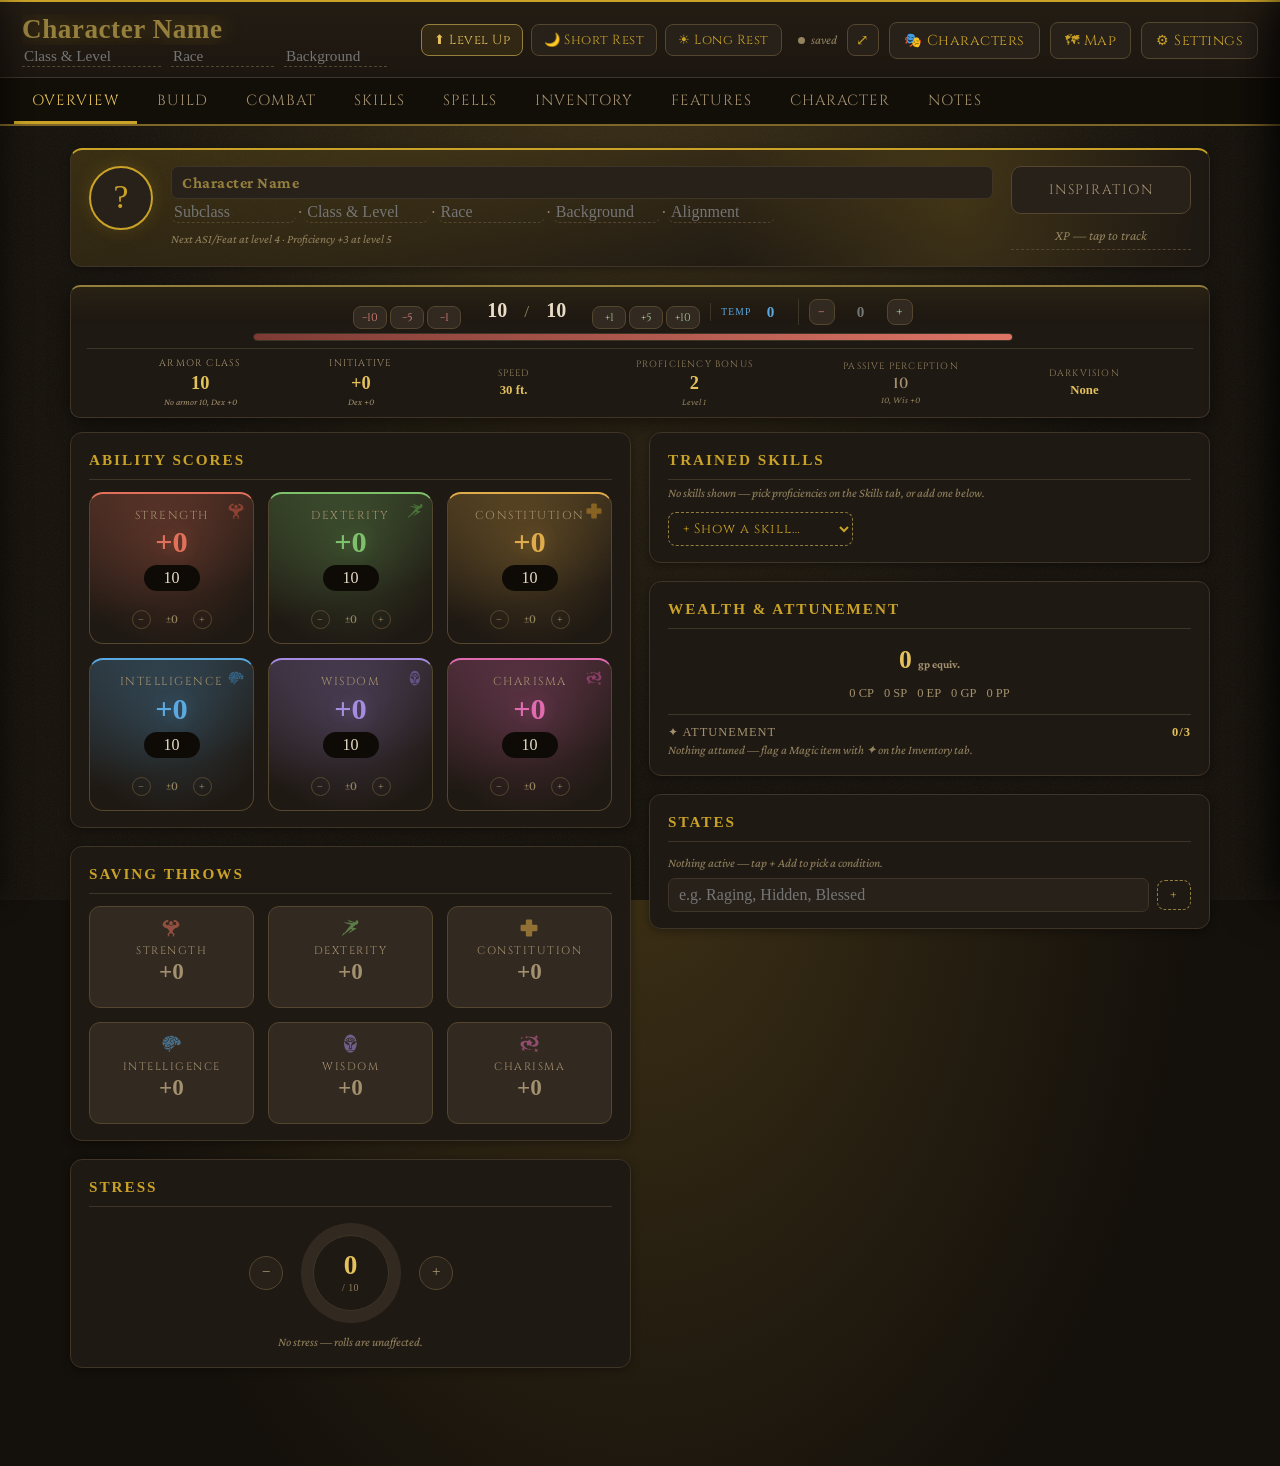
==== commit 39426adb: "Add Hebrew UI language switch in Settings with a display-time translation overlay EXPERIMENTAL - not" ====
--- a/index.html
+++ b/index.html
@@ -124,6 +124,18 @@
     <h2 id="settingsTitle">Settings</h2>
     <p>Your characters auto-save in this browser only, and the browser can clear that storage. Back up now and then to keep them safe, or to move them to another device.</p>
     <p class="backup-info" id="backupInfo"></p>
+    <!-- The one place the UI language is switched. translate="no" + fixed bilingual text, so it reads
+         the same in either language and the Hebrew overlay (i18n.js) never touches it. -->
+    <div class="settings-group lang-group" translate="no">
+      <div class="settings-row lang-row">
+        <span class="settings-ico">🌐</span>
+        <span class="settings-txt"><b>Language · שפה</b></span>
+        <span class="lang-seg" role="group" aria-label="Language / שפה">
+          <button type="button" class="lang-opt" data-lang="en" lang="en" aria-pressed="false">English</button>
+          <button type="button" class="lang-opt" data-lang="he" lang="he" aria-pressed="false">עברית</button>
+        </span>
+      </div>
+    </div>
     <div class="settings-group">
       <button class="icon-btn settings-row" id="exportBtn"><span class="settings-ico">⇩</span><span class="settings-txt"><b>Back up this character</b><small>Save this sheet as a dated .json file</small></span></button>
       <button class="icon-btn settings-row" id="exportAllBtn"><span class="settings-ico">⇊</span><span class="settings-txt"><b>Back up all characters</b><small>Every hero on this device in one file</small></span></button>
@@ -144,6 +156,8 @@
 <script src="data-equipment.js"></script>
 <script src="data-libraries.js"></script>
 <script src="data-backgrounds.js"></script>
+<script src="i18n-he.js"></script>
+<script src="i18n.js"></script>
 <script src="app.js"></script>
 <script src="wizard.js"></script>
 <script src="map.js"></script>
--- a/styles.css
+++ b/styles.css
@@ -132,210 +132,177 @@
 .g3{grid-template-columns:repeat(auto-fit,minmax(240px,1fr))}
 
 /* ---------- Build screen: character-select style class/heritage picker ---------- */
-/* A slim class/heritage menu (left) + a big cinematic hero stage (right), styled after a game's
-   character-select screen — same S.classId/S.raceId state and applyBuild() pipeline underneath,
-   just picking a class now feels like choosing a hero from a roster instead of filling a form.
-   Same width as every other panel (main's 1180px column, same as #asiPanel below it). */
+/* Build = two summary cards (Class, Heritage), each a short art banner over its own details.
+   The full class/heritage lists stay folded away until "Change class/heritage" opens them as a
+   tile grid under the card — no inner scroll boxes and no half-screen art, so the whole page
+   fits a portrait tablet. Side by side on wide screens; stacked (each list right under its own
+   card, via `order`) below 900px. Same S.classId/S.raceId state and applyBuild() underneath. */
 .build-panel{
   --accent:var(--gold); --accent-dim:rgba(201,162,39,.18);
   transition:border-color .25s ease;
 }
-.build-panel .grid.g3,.build-panel .prep-note{position:relative;z-index:1}
-
-/* Class and Heritage now live in one continuous frame — a single rounded card holding both
-   stages, joined by an ornamental seam, rather than two separate boxes with a gap between them. */
-.bHeroGroup{
-  --bHeroH:min(58vh,480px);
-  position:relative;border-radius:18px;overflow:hidden;
-  background:var(--ink);border:1px solid var(--border-lt);margin-bottom:14px;
-  box-shadow:0 14px 32px rgba(0,0,0,.45);
-}
-.bHero{
-  position:relative;overflow:hidden;
-  background:var(--ink);
-  display:flex;flex-direction:row;align-items:stretch;
-}
-.bHeroMini{height:var(--bHeroH)}
-
-/* A thin gold seam with a centered gem stitches the two stages into one fluid whole. */
-.bHeroSeam{
-  position:relative;z-index:5;height:1px;
-  background:linear-gradient(90deg,transparent,var(--gold-dim) 18%,var(--gold) 50%,var(--gold-dim) 82%,transparent);
-}
-.bHeroSeamGem{
-  position:absolute;top:50%;left:50%;transform:translate(-50%,-50%);
-  width:28px;height:28px;display:flex;align-items:center;justify-content:center;
-  border-radius:50%;background:var(--ink);border:1px solid var(--gold-dim);
-  color:var(--gold);font-size:.85rem;
-  box-shadow:0 0 0 5px var(--ink),0 0 16px rgba(201,162,39,.45);
-}
-/* Soft dark bleed at the top/bottom of each stage so the seam reads as a blend, not a hard cut. */
-.bHero::after,.bHeroMini::before{
-  content:'';position:absolute;left:0;right:0;height:56px;z-index:1;pointer-events:none;
-}
-.bHero::after{bottom:0;background:linear-gradient(to bottom,transparent,rgba(8,6,4,.85))}
-.bHeroMini::before{top:0;background:linear-gradient(to top,transparent,rgba(8,6,4,.85))}
-
-.bcsCorner{position:absolute;z-index:6;width:20px;height:20px;pointer-events:none;opacity:.8}
-.bcsCorner::before,.bcsCorner::after{content:'';position:absolute;background:var(--gold-dim)}
-.bcsCorner::before{width:100%;height:2px;top:0;left:0}
-.bcsCorner::after{width:2px;height:100%;top:0;left:0}
-.bcsCornerTl{top:9px;left:9px}
-.bcsCornerTr{top:9px;right:9px;transform:scaleX(-1)}
-.bcsCornerBl{bottom:9px;left:9px;transform:scaleY(-1)}
-.bcsCornerBr{bottom:9px;right:9px;transform:scale(-1,-1)}
-
-/* ---- left column: class/heritage menu ---- */
-.bRailCol{
-  position:relative;z-index:2;flex:0 0 auto;width:250px;min-height:0;
-  display:flex;flex-direction:column;gap:2px;padding:16px 10px 16px 16px;
-  background:linear-gradient(180deg,rgba(0,0,0,.3),rgba(0,0,0,.14));
-  border-right:1px solid rgba(255,255,255,.07);
-}
-.bRailColMini{width:250px}
-.bRailColLbl{
-  font-family:'Cinzel',serif;text-transform:uppercase;letter-spacing:.22em;font-size:.74rem;
-  color:var(--gold-dim);padding:0 2px 8px;flex:0 0 auto;
-}
-.bRail{
-  position:relative;flex:1 1 auto;min-height:0;
-  display:flex;flex-direction:column;gap:2px;
-  overflow-y:auto;overflow-x:hidden;padding-right:4px;
-}
-.bRailGroupLabel{
-  font-family:'Cinzel',serif;text-transform:uppercase;letter-spacing:.14em;
-  font-size:.6rem;color:var(--faint);padding:10px 6px 3px;
-}
-.bRailGroupLabel:first-child{padding-top:0}
-
-/* Each entry is a menu row — small portrait + name — rather than a big grid tile, so the
-   roster stays compact and the stage on the right gets the lion's share of the width. */
-.bRailItem{
-  --c:#c9a227;position:relative;cursor:pointer;display:flex;align-items:center;gap:10px;
-  padding:5px 8px 5px 9px;border-radius:8px;border-left:3px solid transparent;
-  transition:background .15s ease,border-color .15s ease;
-}
-.bRailItem:hover{background:rgba(255,255,255,.05)}
-.bRailItem.active{
-  background:linear-gradient(90deg,color-mix(in srgb,var(--c) 20%,transparent),transparent 85%);
-  border-left-color:var(--c);
-}
-.bThumb{
-  flex:0 0 auto;width:44px;height:44px;background-size:cover;background-position:center top;
-  border-radius:8px;border:2px solid rgba(255,255,255,.14);filter:saturate(.7) brightness(.7);
-  transition:border-color .2s ease,filter .2s ease,box-shadow .2s ease;
-}
-.bThumbSm{width:40px;height:40px;border-radius:7px}
-.bLabel{
-  font-family:'Cinzel',serif;text-transform:uppercase;letter-spacing:.03em;font-size:.82rem;
-  color:var(--muted);white-space:nowrap;overflow:hidden;text-overflow:ellipsis;
-  transition:color .2s ease;
-}
-.bLabelSm{font-size:.76rem}
-.bRailItem.active .bThumb{
-  border-color:var(--c);filter:none;
-  box-shadow:0 0 0 2px color-mix(in srgb,var(--c) 55%,transparent),0 6px 14px rgba(0,0,0,.5);
-}
-.bRailItem.active .bLabel{color:var(--gold-lt);font-weight:700}
-
-/* ---- right column: the cinematic hero stage ---- */
-.bStage{position:relative;flex:1 1 auto;min-width:0;display:flex;flex-direction:column}
-/* The photo lives in its own fixed-height box; .bContentBanner is a separate box below it,
-   not an overlay on top of it — text no longer competes with the art for legibility. */
-.bStageArt{position:relative;flex:0 0 auto;height:var(--bHeroH);overflow:hidden}
-.bLayer{position:absolute;inset:0;width:100%;height:100%;object-fit:cover;object-position:center;opacity:0;transition:opacity 1s ease}
+.build-panel .prep-note{position:relative;z-index:1}
+.bCards{display:grid;grid-template-columns:1fr 1fr;gap:14px;margin-bottom:12px;align-items:stretch}
+#bHero{order:1} #bHeroMini{order:2} .bPickerClass{order:3} .bPickerRace{order:4}
+
+.bCard{
+  position:relative;display:flex;flex-direction:column;min-width:0;
+  background:var(--ink);border:1px solid var(--border-lt);border-top:2px solid var(--accent);
+  border-radius:14px;overflow:hidden;box-shadow:0 10px 24px rgba(0,0,0,.35);
+  transition:border-color .25s ease;
+}
+.bCardRace{border-top-color:var(--gold-dim)}
+
+/* ---- art banner ---- */
+.bArt{position:relative;flex:0 0 auto;height:170px;overflow:hidden;background:var(--ink)}
+.bLayer{position:absolute;inset:0;width:100%;height:100%;object-fit:cover;object-position:center 40%;opacity:0;transition:opacity 1s ease}
 .bLayer.visible{opacity:1}
 .bBgA,.bBgB{filter:saturate(1.05)}
-.bMbgA,.bMbgB{filter:blur(26px) brightness(.4) saturate(1.2)}
-
-.bMiniPortraitWrap{position:absolute;left:50%;top:3%;transform:translateX(-50%);width:min(38%,340px);height:80%;pointer-events:none}
+.bMbgA,.bMbgB{filter:blur(22px) brightness(.45) saturate(1.2)}
+.bMiniPortraitWrap{position:absolute;top:0;bottom:0;right:6%;width:min(48%,250px);pointer-events:none}
 .bMportA,.bMportB{
-  -webkit-mask-image:radial-gradient(ellipse 60% 64% at 50% 36%,#000 52%,transparent 94%);
-  mask-image:radial-gradient(ellipse 60% 64% at 50% 36%,#000 52%,transparent 94%);
-}
-
+  object-position:center 22%;
+  -webkit-mask-image:radial-gradient(ellipse 58% 70% at 50% 40%,#000 50%,transparent 92%);
+  mask-image:radial-gradient(ellipse 58% 70% at 50% 40%,#000 50%,transparent 92%);
+}
 .bScrim{
   position:absolute;inset:0;pointer-events:none;
   background:
-    linear-gradient(to right,rgba(8,6,4,.5) 0%,transparent 14%),
-    radial-gradient(ellipse 68% 55% at 50% 28%,transparent 38%,rgba(8,6,4,.5) 78%,rgba(8,6,4,.85) 100%),
-    linear-gradient(to top,rgba(8,6,4,.96) 0%,rgba(8,6,4,.34) 36%,transparent 60%);
+    linear-gradient(to top,rgba(8,6,4,.94) 0%,rgba(8,6,4,.4) 42%,transparent 72%),
+    linear-gradient(to right,rgba(8,6,4,.6) 0%,transparent 55%);
 }
 .bFlash{position:absolute;inset:0;z-index:1;pointer-events:none;background:var(--c,var(--gold));opacity:0}
 .bFlash.pulse{animation:bFlashPulse .55s ease}
 @keyframes bFlashPulse{0%{opacity:.28}100%{opacity:0}}
 @media (prefers-reduced-motion:reduce){.bFlash.pulse{animation:none}}
 
+/* Prev/next sit together top-right, clear of the name — flip through without opening the list. */
+.bArrows{position:absolute;top:10px;right:10px;z-index:3;display:flex;gap:6px}
 .bArrow{
-  position:absolute;top:34%;translate:0 -50%;z-index:3;width:38px;height:38px;border-radius:50%;
-  background:rgba(20,16,10,.55);border:1px solid rgba(255,255,255,.18);color:var(--gold-lt);
+  width:36px;height:36px;border-radius:50%;
+  background:rgba(20,16,10,.6);border:1px solid rgba(255,255,255,.18);color:var(--gold-lt);
   font-size:1.1rem;display:flex;align-items:center;justify-content:center;backdrop-filter:blur(4px);
-  cursor:pointer;transition:background .15s,border-color .15s,transform .15s;
-}
-.bArrow:hover{background:rgba(20,16,10,.8);border-color:var(--gold-dim);transform:translateY(-50%) scale(1.06)}
-.bArrowSm{width:34px;height:34px;font-size:1rem}
-.bArrowL{left:14px}
-.bArrowR{right:14px}
-
-.bContent{position:relative;z-index:2;flex:1 1 auto;display:flex;flex-direction:column;justify-content:flex-end;text-align:left;padding:0 7% 22px 6%}
-.bContentMini{padding-bottom:22px}
-/* The class hero's content sits in its own box below the art, not overlaid on top of it.
-   It overlaps the art's last 115px but only fades over the first 30px of that (a quicker
-   dissolve), so content starts at 30px — 85px above the art's original bottom edge. The
-   "solid" ground itself is only ~88% opaque, so inside that overlapped 115px the art keeps
-   bleeding through faintly even once the fade is done; below the art's old edge (nothing
-   behind it but the card's own matching ink background) that translucency is invisible. */
-.bContentBanner{
-  flex:0 0 auto;justify-content:flex-start;
-  margin-top:-115px;padding-top:30px;
-  background:linear-gradient(to bottom,transparent,color-mix(in srgb,var(--ink) 88%,transparent) 30px,color-mix(in srgb,var(--ink) 88%,transparent) 100%);
-}
-.bEyebrow{font-family:'Cinzel',serif;text-transform:uppercase;letter-spacing:.24em;font-size:.8rem;color:var(--gold)}
-.bName{
+  cursor:pointer;transition:background .15s,border-color .15s;
+}
+.bArrow:hover{background:rgba(20,16,10,.85);border-color:var(--gold-dim)}
+
+.bArtCap{position:absolute;left:18px;right:18px;bottom:12px;z-index:2}
+.bEyebrow{font-family:'Cinzel',serif;text-transform:uppercase;letter-spacing:.22em;font-size:.72rem;color:var(--gold)}
+.build-panel .bName{
   font-family:'Cinzel',serif;font-weight:700;text-transform:uppercase;letter-spacing:.02em;
-  font-size:clamp(1.7rem,3.9vw,2.5rem);color:var(--gold-lt);margin:4px 0 4px;line-height:1.05;
-  text-shadow:0 8px 30px rgba(0,0,0,.85);
-}
-.bNameMini{font-size:clamp(1.5rem,3.3vw,2.15rem);margin:3px 0 0}
-.bLevelStars{color:var(--gold-dim);font-size:.95rem;letter-spacing:1px;margin-bottom:4px;min-height:1.1em}
-
-.bStatBars{display:flex;flex-direction:column;gap:5px;max-width:340px;margin:2px 0 10px}
+  font-size:clamp(1.2rem,2.3vw,1.55rem);color:var(--gold-lt);margin:2px 0 0;line-height:1.15;
+  text-shadow:0 4px 18px rgba(0,0,0,.9);border:none;padding:0;display:block;
+}
+
+/* ---- details ---- */
+.bBody{display:flex;flex-direction:column;gap:12px;padding:14px 18px 16px;flex:1 1 auto}
+.bMeta{display:flex;flex-wrap:wrap;align-items:center;gap:6px 18px}
+.bLevelStars:empty,.bStatBars:empty{display:none}
+.bLevelStars{color:var(--gold-dim);font-size:.92rem;letter-spacing:1px;white-space:nowrap}
+.bStatBars{flex:1 1 220px;display:flex;flex-direction:column;gap:4px;max-width:320px}
 .bStatBar{display:grid;grid-template-columns:78px 1fr;align-items:center;gap:8px}
-.bStatBarLbl{font-family:'Cinzel',serif;text-transform:uppercase;font-size:.68rem;letter-spacing:.08em;color:var(--muted)}
+.bStatBarLbl{font-family:'Cinzel',serif;text-transform:uppercase;font-size:.64rem;letter-spacing:.08em;color:var(--muted)}
 .bStatBarTrack{height:6px;background:rgba(255,255,255,.09);border-radius:4px;overflow:hidden;box-shadow:inset 0 0 0 1px rgba(0,0,0,.3)}
 .bStatBarFill{display:block;height:100%;background:linear-gradient(90deg,var(--accent-dim),var(--accent));border-radius:4px;transition:width .4s ease}
-
-.bFlavor{color:var(--muted);font-style:italic;font-size:1rem;line-height:1.5;max-width:520px;margin:0 0 12px}
-
-/* Heritage trait chips read as the mini stage's main payoff — sized up and anchored to the
-   bottom edge (via .bContent's justify-content:flex-end) rather than floating mid-portrait. */
-.bChipRow{display:flex;flex-wrap:wrap;gap:8px;margin-top:10px}
+.bFlavor{color:var(--muted);font-style:italic;font-size:.95rem;line-height:1.45;margin:0}
+
+.bFields{display:grid;grid-template-columns:auto minmax(0,1fr);gap:10px;align-items:end}
+.bBody label.fld,.bBody div.fld{margin:0;text-align:left}
+.bBody div.fld>span:first-child{
+  display:block;color:var(--muted);font-size:.78rem;letter-spacing:1.2px;
+  text-transform:uppercase;margin-bottom:3px;font-family:'Cinzel',serif;
+}
+/* label.fld span would otherwise style the stepper wrapper like a caption */
+label.fld span.bStepper{
+  display:flex;align-items:stretch;margin:0;font:inherit;letter-spacing:0;text-transform:none;
+  border:1px solid var(--border-lt);border-radius:8px;overflow:hidden;background:var(--panel2);
+}
+.bStep{flex:0 0 38px;background:transparent;border:none;color:var(--gold);font-size:1.15rem;cursor:pointer}
+.bStep:hover{background:var(--panel3);color:var(--gold-lt)}
+.bStepper #levelIn{
+  width:48px;text-align:center;border:none;border-left:1px solid var(--border);border-right:1px solid var(--border);
+  border-radius:0;background:transparent;-moz-appearance:textfield;appearance:textfield;
+}
+.bStepper #levelIn::-webkit-inner-spin-button,.bStepper #levelIn::-webkit-outer-spin-button{-webkit-appearance:none;margin:0}
+
+.bChangeBtn{
+  margin-top:auto;align-self:flex-start;
+  background:transparent;border:1px solid var(--border-lt);color:var(--gold);
+  border-radius:8px;padding:8px 14px;min-height:38px;cursor:pointer;font-size:.8rem;
+  font-family:'Cinzel',serif;letter-spacing:1px;
+}
+.bChangeBtn:hover{border-color:var(--gold-dim);background:var(--panel2)}
+.bChangeBtn[aria-expanded="true"]{border-color:var(--gold);background:var(--panel2)}
+
+.bChipRow{display:flex;flex-wrap:wrap;gap:6px}
+.bChipRow:empty{display:none}
 .bChip{
-  background:rgba(0,0,0,.4);border:1px solid var(--border-lt);border-radius:999px;
-  padding:6px 16px;font-size:.95rem;color:var(--text);white-space:nowrap;
-}
-
-.bFields{display:flex;gap:10px;flex-wrap:wrap;margin-top:2px}
-.bFld{min-width:140px;text-align:left}
-.bFld span{color:var(--muted)}
-
-.bSelectedPill{
-  display:none;align-self:flex-start;margin-top:12px;
-  font-family:'Cinzel',serif;text-transform:uppercase;letter-spacing:.2em;font-size:.7rem;
-  color:var(--ink);background:linear-gradient(180deg,var(--gold-lt),var(--gold));
-  border-radius:7px;padding:7px 22px;box-shadow:0 6px 14px rgba(0,0,0,.4);
-}
-.bSelectedPill.show{display:inline-block}
-
-.bPillRow{display:flex;flex-wrap:wrap;gap:6px;margin-top:8px}
-.bFlexGroup{display:flex;align-items:center;gap:6px;flex-wrap:wrap;padding:4px 0}
-.bFlexGroupLbl{font-size:.76rem;color:var(--muted);text-transform:uppercase;letter-spacing:.06em;margin-right:2px}
+  background:var(--panel2);border:1px solid var(--border-lt);border-radius:999px;
+  padding:4px 12px;font-size:.88rem;color:var(--text);white-space:nowrap;
+}
+
+.bPillRow{display:flex;flex-wrap:wrap;gap:6px;margin-top:4px}
+.bFlexGroup{display:flex;align-items:center;gap:6px;flex-wrap:wrap;padding:2px 0}
+.bFlexGroupLbl{font-size:.76rem;color:var(--muted);text-transform:uppercase;letter-spacing:.06em;min-width:44px}
 .bPill{
   background:var(--panel2);border:1px solid var(--border);border-radius:999px;color:var(--muted);
-  padding:6px 14px;font-size:.86rem;cursor:pointer;transition:background .15s,color .15s,border-color .15s;
+  padding:6px 12px;min-height:34px;font-size:.84rem;cursor:pointer;transition:background .15s,color .15s,border-color .15s;
 }
 .bPill:hover{border-color:var(--gold-dim);color:var(--text)}
 .bPill.active{background:var(--gold-dim);border-color:var(--gold);color:var(--ink);font-weight:700}
+
+/* ---- on-demand pickers ---- */
+.bPicker{
+  grid-column:1/-1;background:var(--panel2);border:1px solid var(--border-lt);border-radius:12px;
+  padding:12px 14px 14px;animation:fadein .15s ease;
+}
+.bPicker[hidden]{display:none}
+.bPickerHead{display:flex;align-items:center;gap:10px;margin-bottom:10px;flex-wrap:wrap}
+.bPickerHead>span{font-family:'Cinzel',serif;text-transform:uppercase;letter-spacing:.16em;font-size:.76rem;color:var(--gold-dim)}
+.bPickerFilter{flex:1 1 160px;max-width:280px;padding:6px 10px}
+.bPickerClose{
+  margin-left:auto;background:transparent;border:1px solid var(--border-lt);color:var(--muted);
+  border-radius:8px;width:34px;height:34px;cursor:pointer;
+}
+.bPickerClose:hover{border-color:var(--gold-dim);color:var(--gold-lt)}
+.bPicker .bRail{display:grid;grid-template-columns:repeat(auto-fill,minmax(150px,1fr));gap:6px}
+.bRailGroupLabel{
+  grid-column:1/-1;font-family:'Cinzel',serif;text-transform:uppercase;letter-spacing:.14em;
+  font-size:.62rem;color:var(--faint);padding:8px 2px 0;
+}
+.bRailGroupLabel:first-child{padding-top:0}
+.bRailItem[hidden],.bRailGroupLabel[hidden]{display:none}
+.bRailItem{
+  --c:#c9a227;position:relative;cursor:pointer;display:flex;align-items:center;gap:9px;min-width:0;
+  padding:5px 8px;border-radius:9px;border:1px solid var(--border);background:rgba(0,0,0,.18);
+  transition:background .15s ease,border-color .15s ease;
+}
+.bRailItem:hover{background:rgba(255,255,255,.05);border-color:var(--border-lt)}
+.bRailItem.active{
+  background:linear-gradient(90deg,color-mix(in srgb,var(--c) 22%,transparent),transparent 90%);
+  border-color:var(--c);
+}
+.bThumb{
+  flex:0 0 auto;width:38px;height:38px;background-size:cover;background-position:center top;
+  border-radius:7px;border:1px solid rgba(255,255,255,.14);filter:saturate(.75) brightness(.8);
+}
+.bRailItem.active .bThumb{filter:none;border-color:var(--c)}
+.bLabel{
+  font-family:'Cinzel',serif;text-transform:uppercase;letter-spacing:.03em;font-size:.76rem;
+  color:var(--muted);white-space:nowrap;overflow:hidden;text-overflow:ellipsis;
+}
+.bRailItem.active .bLabel{color:var(--gold-lt);font-weight:700}
+
+@media (max-width:900px){
+  .bCards{grid-template-columns:1fr}
+  #bHero{order:1} .bPickerClass{order:2} #bHeroMini{order:3} .bPickerRace{order:4}
+  .bArt{height:150px}
+}
+@media (max-width:640px){
+  .bArt{height:130px}
+  .bBody{padding:12px 14px 14px}
+  .bPicker .bRail{grid-template-columns:repeat(auto-fill,minmax(130px,1fr))}
+}
 
 /* ---------- Build ▸ Customize defaults ---------- */
 /* The summary line above stays the everyday view; this is the "actually, mine is different"
@@ -399,24 +366,6 @@
    than the real options so it never reads as one of them. */
 .sel-opt-clear span{color:var(--muted)}
 
-@media (max-width:900px){
-  .bHero{flex-direction:column}
-  .bRailCol{width:auto;max-height:220px;border-right:none;border-bottom:1px solid rgba(255,255,255,.07)}
-  .bStageArt{height:400px}
-  .bHeroMini .bStage{height:400px;overflow:hidden}
-  .bContent{text-align:center;align-items:center;padding:0 6% 18px}
-  .bStatBars{margin-left:auto;margin-right:auto}
-  .bFlavor{margin-left:auto;margin-right:auto}
-  .bChipRow{justify-content:center}
-  .bSelectedPill{align-self:center}
-}
-@media (max-width:640px){
-  .bStageArt{height:360px}
-  .bHeroMini .bStage{height:360px}
-  .bName{font-size:1.5rem}
-  .bNameMini{font-size:1.35rem}
-  .bArrow{width:32px;height:32px;font-size:1rem}
-}
 
 /* ---------- Inputs ---------- */
 input[type=text],input[type=number],textarea,select{
@@ -1032,31 +981,51 @@
 .ck-card.ck-cond{background:rgba(232,194,91,.05)}
 .ck-card.ck-cond.ck-card-spell{background:linear-gradient(165deg,rgba(165,140,224,.16),rgba(232,194,91,.05) 75%)}
 .ck-card.ck-cond.ck-card-feat{background:linear-gradient(165deg,rgba(224,107,176,.16),rgba(232,194,91,.05) 75%)}
-/* Wrap the whole head onto a second line rather than crushing the name flat: a long pill
-   ("BONUS ACTION") next to a two-word name used to leave the name almost no room, which then
-   broke mid-word ("Shortswor" / "d left"). Now the name keeps a real floor and the pill/⤵
-   button simply drop below it if there isn't room on one line. */
-.ck-card-head{display:flex;align-items:center;flex-wrap:wrap;gap:5px 8px;justify-content:space-between}
-.ck-card-head .ck-drag-handle{margin-right:-2px}
-.ck-card-name{flex:1 1 90px;min-width:80px;color:var(--text);font-weight:600;font-size:.94rem;overflow-wrap:break-word}
+/* Card anatomy, top to bottom: name (whole line, wraps in full) with ⤵ in the corner → tags row
+   (level, economy pills, Pinned/Concentration) → the data line, the biggest and boldest thing on
+   the card → an optional "When" condition. Tags never share the name's line, so a card with two
+   pills doesn't push ⤵ onto a line of its own and every card in a row lines up. */
+.ck-card{display:flex;flex-direction:column;gap:6px;font-variant-numeric:lining-nums}
+.ck-card-head{display:flex;align-items:flex-start;gap:6px}
+.ck-card-head .ck-drag-handle{margin:-3px -2px 0 -4px}
+.ck-card-name{flex:1 1 auto;min-width:0;color:var(--text);font-weight:700;font-size:1.02rem;line-height:1.25;overflow-wrap:break-word;padding-top:1px}
+.ck-card-head .ck-plan-add,.ck-card-head .ck-quickuse{flex:0 0 auto}
+.ck-card-tags{display:flex;flex-wrap:wrap;align-items:center;gap:4px}
+.ck-card-tags .ck-quickuse{margin-left:auto;min-height:30px}
+.ck-card-tags:empty{display:none}
+.ck-flag{
+  font-size:.72rem;font-weight:600;letter-spacing:.3px;color:var(--gold-lt);white-space:nowrap;
+  border:1px solid var(--gold-dim);border-radius:999px;padding:1px 8px;background:rgba(201,162,39,.1);
+}
+.ck-flag-conc{color:#c7b3f0;border-color:#8f7ac4;background:rgba(165,140,224,.12)}
+.ck-k{font-size:.78rem;color:var(--muted);font-weight:400;letter-spacing:.3px}
 /* Scoped bump, not the shared .sp-pill rule — that class also renders at .62-.8rem in half a
    dozen other contexts (spell modal, turn-plan steps), each already tuned to its own spot. */
-.ck-pillgroup .sp-pill{font-size:.72rem}
+.ck-pillgroup .sp-pill{font-size:.74rem}
 /* Spell level, always visible next to the name — same pill idiom as .feat-lvl-badge, so a
    caster can tell cantrips from leveled spells at a glance without opening the card. */
 .ck-lvl-badge{
-  flex:0 0 auto;font-family:'Cinzel',serif;font-size:.66rem;letter-spacing:.4px;color:var(--gold-lt);
+  flex:0 0 auto;font-family:'Cinzel',serif;font-size:.72rem;letter-spacing:.4px;color:var(--gold-lt);
   background:var(--panel3);border:1px solid var(--border-lt);border-radius:999px;padding:2px 8px;
   white-space:nowrap;
 }
-.ck-card-sub{color:var(--muted);font-size:.8rem;margin-top:5px;display:flex;flex-wrap:wrap;gap:5px 8px;align-items:center}
+.ck-card-sub{color:var(--text);font-size:.92rem;display:flex;flex-wrap:wrap;gap:4px 12px;align-items:center;margin-top:auto}
 .ck-card-sub b{color:var(--text)}
 /* Hit and Damage are the numbers you actually need mid-swing — give them the same bold
    treatment as the Attacks tab (gold = will it land, red = how much it hurts) so they don't
    blend into the rest of the subtitle line. Shared with .ck-ps-sub (Turn Plan steps) below —
    same sub-line markup, same two numbers, same reason to make them pop. */
 .ck-card-sub .ck-atkhit,.ck-ps-sub .ck-atkhit{color:var(--gold-lt);font-weight:700}
-.ck-card-sub .ck-atkdmg,.ck-ps-sub .ck-atkdmg{color:var(--red);font-weight:700}
+.ck-card-sub .ck-atkdmg,.ck-ps-sub .ck-atkdmg{color:var(--dc,var(--red));font-weight:700}
+/* Grid cards only (not Turn Plan steps): the data line is the headline — sized up well past the
+   name's supporting text. */
+.ck-card-sub .ck-atkhit{font-size:1.2rem}
+.ck-card-sub .ck-atkdmg{font-size:1.05rem}
+.ck-atkhit-wrap{display:inline-flex;align-items:baseline;gap:5px}
+.ck-dmgicon{width:1.05em;height:1.05em;flex:0 0 auto}
+.ck-card-sub .cf-count{font-size:1rem;color:var(--text);min-width:0;text-align:left}
+.ck-card-sub .cf-tag{font-size:.86rem;color:var(--muted)}
+.ck-card-head .ck-plan-add{min-width:34px;min-height:32px;font-size:.9rem}
 /* Damage + its condition badge as one atomic inline unit — inline-flex so, inside .ck-card-sub's
    own flex-wrap:wrap line, this pair either fits or wraps to the next line together; it can never
    split with the badge stranded on its own below the formula. */
@@ -1068,15 +1037,16 @@
    the row under it — present for the tactical "can I even reach it" question, but never fighting
    the headline for attention. Casting time/duration/components/school/ritual are deliberately
    left off the card face entirely — full depth lives in the tap-open popover instead. */
-.ck-spell-resolve{flex:1 1 100%;font-size:.92rem;font-weight:700}
+.ck-spell-resolve{flex:1 1 100%;font-size:1.02rem;font-weight:700}
 .ck-spell-savatk{color:var(--gold-lt)}
 .ck-spell-dmg{color:var(--red)}
 .ck-spell-dmg.heal{color:var(--green)}
 /* Icons sit inline with their text here (plain spans, not a flex row with its own gap like
    .spell-resolve/.spell-damage/.sc-effect get elsewhere), so they need their own margin. */
 .ck-spell-savatk .gi,.ck-spell-dmg .gi{margin-right:4px}
-.ck-spell-cap{flex:1 1 100%;color:var(--muted);font-size:.74rem}
-.ck-card-cond{color:#e8c25b;font-size:.76rem;margin-top:3px;font-style:italic}
+.ck-spell-cap{flex:1 1 100%;color:var(--text);opacity:.82;font-size:.86rem}
+.ck-card-cond{color:#e8c25b;font-size:.86rem;font-style:italic;line-height:1.35}
+.ck-card-cond .ck-k{font-style:normal;text-transform:uppercase;font-size:.68rem;letter-spacing:1px;color:#c9a64a;margin-right:3px}
 .ck-pips{display:inline-flex;gap:3px;vertical-align:middle}
 /* Unfolding a card breathes instead of snapping */
 @keyframes ckUnfold{from{opacity:0;transform:translateY(-6px)}to{opacity:1;transform:none}}
@@ -1088,28 +1058,56 @@
    components in the bigger modal. */
 .ck-body .spell-stats{margin-left:0}
 .ck-body .spell-pills,.ck-body .spell-resolve,.ck-body .spell-damage{margin-left:0}
-/* A card's detail floats beside it instead of expanding the grid in place — same .ck-body
-   content every card has always had (cast-with-slot buttons, condition field, pin, feature-use
-   pips, custom-card editing), just relocated into a small anchored panel. Re-tapping the card,
-   tapping elsewhere, or Escape closes it; positionCkPop() flips the caret and clamps it on
-   screen so it never runs off a narrow viewport. */
+/* A card's detail opens as a modal — centered on tablet/desktop, a bottom sheet on phones — with
+   the same .ck-body content every card has always had (cast-with-slot buttons, condition field,
+   pin, feature-use pips, custom-card editing). It used to float beside the card, but that could
+   land off-screen (see ckPopBg in app.js). Tapping the backdrop, ✕, or Escape closes it. */
+.ck-pop-bg{
+  position:fixed;inset:0;z-index:75;display:none;align-items:center;justify-content:center;
+  padding:20px;background:rgba(0,0,0,.6);
+}
+.ck-pop-bg.open{display:flex;animation:fadein .14s ease}
 .ck-pop{
-  position:fixed;z-index:70;width:min(360px,calc(100vw - 20px));max-height:70vh;overflow-y:auto;
-  background:var(--panel2);border:1px solid var(--gold-dim);border-radius:12px;
-  padding:14px 16px;box-shadow:0 16px 40px rgba(0,0,0,.55),0 0 0 1px rgba(201,162,39,.15);
+  --accent:var(--gold);--accent-dim:rgba(201,162,39,.35);
+  position:relative;width:min(460px,100%);max-height:calc(100vh - 40px);max-height:calc(100dvh - 40px);overflow-y:auto;
+  background:var(--panel2);border:1px solid var(--gold-dim);border-top:2px solid var(--gold);border-radius:14px;
+  padding:18px 20px 20px;box-shadow:0 24px 60px rgba(0,0,0,.6);overscroll-behavior:contain;
   display:none;
 }
-.ck-pop.open{display:block;animation:ckUnfold .15s ease-out}
-.ck-pop::before{
-  content:'';position:absolute;width:12px;height:12px;left:var(--ckpopx,20px);
-  background:var(--panel2);border-left:1px solid var(--gold-dim);border-top:1px solid var(--gold-dim);
-}
-.ck-pop.ck-pop-up::before{top:-6px;transform:rotate(45deg)}
-.ck-pop.ck-pop-down::before{bottom:-6px;transform:rotate(225deg)}
-.ck-pop-close{position:absolute;top:8px;right:10px;background:none;border:none;color:var(--faint);font-size:1.15rem;cursor:pointer;line-height:1}
+.ck-pop.open{display:block;animation:ckUnfold .16s ease-out}
+@media (max-width:640px){
+  .ck-pop-bg{align-items:flex-end;padding:0}
+  .ck-pop{width:100%;max-height:88vh;max-height:88dvh;border-radius:16px 16px 0 0;padding:16px 16px 22px}
+}
+.ck-pop-close{position:absolute;top:10px;right:10px;background:none;border:none;color:var(--muted);font-size:1.1rem;cursor:pointer;line-height:1;width:32px;height:32px;border-radius:7px}
 .ck-pop-close:hover{color:var(--text)}
-.ck-pop-name{font-family:'Cinzel',serif;font-size:1.05rem;color:var(--gold-lt);padding-right:22px;margin-bottom:2px}
-.ck-pop .ck-body{margin-top:6px}
+.ck-pop-name{font-family:'Cinzel',serif;font-size:1.15rem;font-weight:700;color:var(--gold-lt);padding-right:34px;line-height:1.25}
+/* Popover body: one vertical rhythm — every block (stats, pills, save/damage, description, SRD
+   facts, notes, cast row, settings) sits the same 12px apart with no inherited indents or
+   stray margins from the Spells-tab versions of these components. */
+:is(.ck-pop,.ck-plan-step) .ck-body{display:flex;flex-direction:column;gap:12px;margin-top:10px;padding-top:12px;font-variant-numeric:lining-nums}
+:is(.ck-pop,.ck-plan-step) .ck-body>*{margin:0}
+:is(.ck-pop,.ck-plan-step) .spell-stats{grid-template-columns:1fr 1fr}
+:is(.ck-pop,.ck-plan-step) .ss-cell{padding:8px 12px}
+:is(.ck-pop,.ck-plan-step) .ss-cell:nth-child(2n){border-right:none}
+:is(.ck-pop,.ck-plan-step) .ss-cell:nth-child(-n+2){border-bottom:1px solid var(--border)}
+:is(.ck-pop,.ck-plan-step) .ss-cell b{font-size:.68rem;margin-bottom:3px}
+:is(.ck-pop,.ck-plan-step) .ss-cell span{font-size:.95rem}
+:is(.ck-pop,.ck-plan-step) .spell-pills{padding:0;gap:6px}
+:is(.ck-pop,.ck-plan-step) .spell-resolve,:is(.ck-pop,.ck-plan-step) .spell-damage{font-size:1rem;gap:8px}
+/* Save and damage read as one result block, not two floating lines. */
+:is(.ck-pop,.ck-plan-step) .spell-resolve+.spell-damage{margin-top:-6px}
+:is(.ck-pop,.ck-plan-step) .ck-desc{font-size:.95rem;line-height:1.5}
+:is(.ck-pop,.ck-plan-step) .sd-facts{gap:6px 20px}
+:is(.ck-pop,.ck-plan-step) .sd-fact{font-size:.9rem;color:var(--text)}
+:is(.ck-pop,.ck-plan-step) .sd-fact b{font-size:.66rem;margin-bottom:1px}
+:is(.ck-pop,.ck-plan-step) .sd-link{align-self:flex-start;font-size:.8rem;padding:6px 14px}
+:is(.ck-pop,.ck-plan-step) .sd-warn{margin-top:-6px}
+:is(.ck-pop,.ck-plan-step) .ck-note{font-size:.86rem;line-height:1.45}
+:is(.ck-pop,.ck-plan-step) .ck-castrow{gap:8px}
+:is(.ck-pop,.ck-plan-step) .ck-castlbl{flex:1 1 100%;font-size:.8rem;text-transform:uppercase;letter-spacing:1px;font-family:'Cinzel',serif;color:var(--gold-dim)}
+:is(.ck-pop,.ck-plan-step) .ck-gear{gap:8px;padding-top:12px}
+:is(.ck-pop,.ck-plan-step) .ck-gear input{flex:1 1 100%}
 /* One-tap use for consumables, right on the card face */
 .ck-quickuse{
   background:var(--gold-dim);border:1px solid var(--gold);border-radius:7px;
@@ -1123,16 +1121,27 @@
 .ck-note{color:var(--muted);font-size:.76rem;margin-top:5px;font-style:italic}
 .ck-castrow{display:flex;flex-wrap:wrap;gap:6px;align-items:center;margin-top:8px}
 .ck-castlbl{color:var(--muted);font-size:.78rem}
+/* Resting state is an outline — it only fills while pressed/hovered, so an untouched slot button
+   no longer looks already chosen. Each carries its own slots-left count underneath. */
 .ck-cast{
-  background:var(--gold-dim);border:1px solid var(--gold);border-radius:8px;
-  color:var(--gold-lt);padding:6px 14px;font-size:.84rem;cursor:pointer;min-height:36px;
-}
+  display:inline-flex;flex-direction:column;align-items:center;justify-content:center;gap:1px;
+  background:transparent;border:1px solid var(--gold-dim);border-radius:9px;
+  color:var(--gold-lt);padding:6px 14px;font-size:.92rem;font-weight:700;cursor:pointer;min-height:44px;min-width:64px;
+  font-family:'Cinzel',serif;letter-spacing:.5px;line-height:1.1;
+  transition:background .12s ease,border-color .12s ease,color .12s ease,transform .08s ease;
+}
+.ck-cast small{font-family:'Crimson Pro',serif;font-size:.72rem;font-weight:400;color:var(--muted);letter-spacing:0}
+.ck-cast:hover{background:rgba(201,162,39,.14);border-color:var(--gold)}
+.ck-cast:active{background:var(--gold-dim);color:var(--ink);transform:scale(.96)}
+.ck-cast:active small{color:var(--ink)}
+.ck-cast:focus-visible{outline:2px solid var(--gold);outline-offset:2px}
 .ck-gear{display:flex;flex-wrap:wrap;gap:6px;margin-top:8px;border-top:1px dashed var(--border);padding-top:8px}
 .ck-gear input{font-size:.78rem;flex:1 1 160px;min-width:0}
 .ck-gear button{
   background:transparent;border:1px solid var(--border-lt);border-radius:7px;
   color:var(--muted);padding:4px 10px;font-size:.76rem;cursor:pointer;
 }
+.ck-gear button[data-ckpin]{min-height:36px;padding:6px 14px;font-size:.84rem;color:var(--text)}
 /* Multi-select action-type tags — a light off-hand weapon really is both an Action and a Bonus
    Action attack, so more than one chip can be lit at once. Each keeps its own pill color when
    on (matching the collapsed card's pills) instead of a uniform "selected" color, so the tag
@@ -1209,25 +1218,29 @@
   font-size:.72rem;font-weight:700;margin-top:2px;box-shadow:0 0 0 3px var(--panel3),0 0 10px rgba(201,162,39,.35);
 }
 .ck-plan-step.ck-ps-gone i{background:var(--faint);box-shadow:0 0 0 3px var(--panel3)}
-.ck-ps-main{flex:1;min-width:0}
+.ck-ps-main{flex:1;min-width:0;display:flex;flex-direction:column;gap:8px}
+.ck-plan-step .ck-body{--accent:var(--gold);--accent-dim:rgba(201,162,39,.35)}
+/* A plan step is narrower than the modal, so its stat grid keeps the 2×2 layout too. */
 .ck-ps-head{display:flex;align-items:center;flex-wrap:wrap;gap:4px 8px}
 .ck-ps-head .sp-pill{margin-left:auto}
 .ck-ps-note{
-  display:block;width:100%;margin-top:4px;background:transparent;border:none;border-bottom:1px dashed var(--border-lt);
-  color:#e8c25b;font-size:.8rem;font-style:italic;padding:3px 4px;
+  display:block;width:100%;margin:0;background:transparent;border:none;border-bottom:1px dashed var(--border-lt);
+  color:#e8c25b;font-size:.88rem;font-style:italic;padding:4px 4px;border-radius:0;
 }
 .ck-ps-note::placeholder{color:var(--faint);font-style:italic}
 .ck-ps-note:focus{border-bottom-color:var(--gold);outline:none;background:var(--ink);border-radius:4px}
-.ck-ps-name{flex:0 1 auto;min-width:80px;font-weight:600;font-size:.98rem;overflow-wrap:break-word}
-.ck-ps-sub{color:var(--muted);font-size:.83rem;margin-top:4px;display:flex;flex-wrap:wrap;gap:4px 8px;align-items:center}
+.ck-ps-name{flex:0 1 auto;min-width:80px;font-weight:700;font-size:1.02rem;overflow-wrap:break-word}
+.ck-ps-sub{color:var(--text);font-size:.92rem;display:flex;flex-wrap:wrap;gap:6px 12px;align-items:center;font-variant-numeric:lining-nums}
+.ck-ps-sub .ck-atkhit{font-size:1.08rem}
+.ck-ps-sub .ck-atkdmg{font-size:1rem}
 .ck-ps-sub b{color:var(--text)}
-.ck-roll{display:inline-flex;align-items:center;gap:4px;color:var(--muted)}
+.ck-roll{display:inline-flex;align-items:center;gap:6px;color:var(--muted)}
 .ck-roll input{
-  width:52px;background:var(--ink);border:1px solid var(--border-lt);border-radius:6px;
-  color:var(--text);font-size:.8rem;padding:2px 6px;text-align:center;
+  width:58px;min-height:32px;background:var(--ink);border:1px solid var(--border-lt);border-radius:7px;
+  color:var(--text);font-size:.95rem;padding:3px 6px;text-align:center;
 }
 .ck-roll input:focus{border-color:var(--gold);outline:none}
-.ck-roll b[data-atkfinal]{color:var(--red);font-family:'Cinzel',serif;font-weight:700;font-size:.95rem}
+.ck-roll b[data-atkfinal]{color:var(--gold-lt);font-family:'Cinzel',serif;font-weight:700;font-size:1.2rem}
 .ck-plan-step.ck-ps-action{border-left-color:#7fd6a4;background:linear-gradient(165deg,rgba(127,214,164,.13),var(--panel3) 70%)}
 .ck-plan-step.ck-ps-bonus{border-left-color:#e8c25b;background:linear-gradient(165deg,rgba(232,194,91,.13),var(--panel3) 70%)}
 .ck-plan-step.ck-ps-reaction{border-left-color:#e0876f;background:linear-gradient(165deg,rgba(224,135,111,.13),var(--panel3) 70%)}
@@ -1297,6 +1310,23 @@
    there's anything active) and a small trigger for the condition-picker drawer. ===== */
 .ck-cond-row{display:flex;flex-wrap:wrap;align-items:center;gap:8px;margin-bottom:10px}
 .ck-states-list{display:flex;flex-wrap:wrap;gap:8px}
+/* Concentration as the first chip in the conditions row — same chip shape as a condition, in the
+   app's violet concentration color, with the CON-save rule as its always-visible second line. */
+.ck-conc.ck-conc-chip{
+  display:flex;flex-direction:column;align-items:stretch;gap:2px;background:rgba(165,140,224,.1);border:1px solid #8f7ac4;
+  border-radius:10px;padding:6px 6px 6px 10px;max-width:100%;font-size:.88rem;
+  box-shadow:0 0 12px rgba(165,140,224,.18);
+}
+.ck-conc.ck-conc-chip:empty{display:none}
+.ck-conc-main{display:flex;align-items:center;gap:8px;flex-wrap:wrap}
+.ck-conc-lbl{font-size:.68rem;font-weight:700;letter-spacing:1px;text-transform:uppercase;color:#c7b3f0}
+.ck-conc-chip b{color:var(--text);font-weight:700;font-size:.95rem}
+.ck-conc.ck-conc-chip button{
+  background:transparent;border:none;color:var(--muted);cursor:pointer;font-size:.9rem;
+  width:26px;height:26px;border-radius:6px;padding:0;margin-left:auto;
+}
+.ck-conc.ck-conc-chip button:hover{color:var(--red);background:var(--panel3)}
+.ck-conc-chip .ck-conc-tip{font-size:.76rem;color:var(--muted);font-style:italic}
 .ck-cond-chip{
   display:flex;flex-direction:column;background:var(--panel3);border:1px solid var(--border-lt);
   border-radius:10px;padding:6px 4px 6px 10px;max-width:100%;cursor:pointer;
@@ -1792,30 +1822,56 @@
    pair and the feat search each get real room instead of being crushed to unreadable widths
    fighting the fixed-width choice select for space — every field here wraps onto its own line
    before it gets small enough to be unusable. */
-.asi-row{display:flex;flex-wrap:wrap;align-items:center;gap:8px;margin-bottom:8px}
-.asi-lv{flex:0 0 56px;color:var(--gold);font-family:'Cinzel',serif;font-weight:700;font-size:.85rem}
-.asi-choice-sel{flex:1 1 190px;min-width:170px;max-width:230px}
-.asi-ab-pair{display:flex;gap:8px;flex:2 1 280px;min-width:220px}
+/* Level-Up Choices (Build tab): one card per ASI level / bonus pick. .asi-ab-sel, .asi-feat-wrap
+   are shared with the Level Up popup, so they stay generic; everything
+   card-specific is scoped under .asi-card. */
 .asi-ab-sel{flex:1 1 130px;min-width:110px}
-.asi-feat-wrap{flex:3 1 260px;min-width:220px}
 .asi-feat-wrap input{width:100%}
-.asi-bonus-label{flex:0 0 170px;min-width:140px}
-.asi-bonus-hdr{
-  font-family:'Cinzel',serif;text-transform:uppercase;letter-spacing:.1em;font-size:.72rem;
-  color:var(--gold-dim);margin:14px 0 8px;padding-top:10px;border-top:1px dashed var(--border);
-}
-/* Level-Up "Feat" row: confirms the pick was actually mirrored into a real Features entry
-   (not just left as a label in this table) and jumps there to flesh it out or add effects. */
-.asi-feat-link-row{margin:-4px 0 10px 2px}
-.asi-feat-link{
-  background:none;border:none;padding:0;color:var(--green);font-size:.78rem;cursor:pointer;
-  text-decoration:underline;text-decoration-style:dotted;text-underline-offset:2px;
-}
-.asi-feat-link:hover{color:var(--gold-lt)}
-/* Briefly glows the feature card jumped to from the Level-Up link above, so it's obvious which
-   of possibly several cards is the one you just came here to edit. */
-.feature-card.flash{animation:featureFlash .9s ease}
-@keyframes featureFlash{0%{box-shadow:0 0 0 2px var(--gold),0 0 24px rgba(201,162,39,.5)}100%{box-shadow:0 0 0 0 transparent}}
+.asi-h-sub{font-size:.7rem;color:var(--gold-dim);letter-spacing:1.5px;margin-left:6px}
+.asi-pending{
+  font-family:'Crimson Pro',serif;text-transform:none;letter-spacing:0;font-size:.82rem;font-weight:600;
+  color:var(--ink);background:var(--ember-lt);border-radius:999px;padding:2px 10px;white-space:nowrap;flex-shrink:0;
+}
+.asi-pending[hidden]{display:none}
+@media (max-width:640px){ .asi-h-sub{display:none} }
+.asi-intro{font-size:.9rem;color:var(--muted);line-height:1.45;margin:0 0 12px}
+.asi-next{color:var(--gold-dim);font-style:italic;white-space:nowrap}
+.asi-grid{display:grid;grid-template-columns:repeat(auto-fill,minmax(250px,1fr));gap:10px}
+.asi-card{
+  display:flex;flex-direction:column;gap:8px;min-width:0;
+  background:var(--panel2);border:1px solid var(--border);border-left:3px solid var(--border-lt);
+  border-radius:10px;padding:10px 12px 12px;
+}
+.asi-card.done{border-left-color:var(--green)}
+.asi-card.pending{border-left-color:var(--ember-lt);box-shadow:inset 0 0 0 1px rgba(255,208,138,.08)}
+.asi-card-top{display:flex;align-items:center;gap:8px;min-height:30px}
+.asi-lv-badge{font-family:'Cinzel',serif;font-weight:700;font-size:.82rem;letter-spacing:1px;text-transform:uppercase;color:var(--gold)}
+.asi-card .asi-bonus-label{flex:1 1 auto;min-width:0;padding:4px 8px;font-size:.92rem}
+.asi-card-top .del-btn{margin-left:auto}
+.asi-card-sum{font-size:1rem;font-weight:600;color:var(--text);min-height:1.3em;overflow-wrap:anywhere}
+.asi-card.pending .asi-card-sum{color:var(--ember-lt);font-weight:400;font-style:italic}
+.asi-card.done .asi-card-sum{color:var(--gold-lt)}
+.asi-seg{display:grid;grid-template-columns:1fr 1fr;border:1px solid var(--border-lt);border-radius:8px;overflow:hidden}
+.asi-seg-btn{
+  background:transparent;border:none;color:var(--muted);padding:8px 6px;min-height:38px;cursor:pointer;
+  font-family:'Cinzel',serif;font-size:.76rem;letter-spacing:.5px;
+}
+.asi-seg-btn+.asi-seg-btn{border-left:1px solid var(--border-lt)}
+.asi-seg-btn:hover{background:var(--panel3);color:var(--text)}
+.asi-seg-btn.on{background:var(--gold-dim);color:var(--ink);font-weight:700}
+.asi-card-abs{display:flex;align-items:center;gap:6px}
+.asi-card-abs .asi-ab-sel{min-width:0}
+.asi-plus{color:var(--gold);font-weight:700}
+.asi-card-hint{font-size:.74rem;color:var(--faint);font-style:italic;margin-top:-2px}
+.asi-card .asi-feat-wrap{display:block;min-width:0}
+.asi-add-card{
+  display:flex;flex-direction:column;align-items:center;justify-content:center;gap:3px;min-height:120px;
+  background:transparent;border:1px dashed var(--border-lt);border-radius:10px;color:var(--gold-dim);
+  cursor:pointer;padding:12px;text-align:center;
+}
+.asi-add-card b{font-family:'Cinzel',serif;font-size:.84rem;letter-spacing:1px}
+.asi-add-card small{font-size:.78rem;color:var(--faint);font-style:italic}
+.asi-add-card:hover{border-color:var(--gold-dim);color:var(--gold-lt)}
 .feature-card.locked{padding:8px 12px}
 .feature-card.locked .cf-row{padding:0 2px 5px;border-bottom:none}
 .feature-card.locked .feature-cap{font-size:1.5rem}
@@ -2255,68 +2311,40 @@
 .atk-formula-row{display:flex;align-items:baseline;gap:6px;flex-wrap:wrap}
 .atk-chevron{color:var(--faint);flex:0 0 auto;font-size:.85rem}
 .atk-collapsed .atk-roll{margin-top:0}
-/* The collapse toggle lives inside the open card's own header row instead of floating loose,
-   so tapping it reads as "close this card" rather than a stray unrelated control. */
+/* ---- Open attack card: header → live result → Setup → Buffs → Notes, one section per job ---- */
 .atk-collapse{
   background:transparent;border:none;color:var(--faint);cursor:pointer;
-  font-size:.85rem;flex:0 0 auto;padding:4px 2px;align-self:flex-start;margin-top:3px;
-}
-.atk-collapse:hover{color:var(--gold)}
-/* One compact strip per attack: weapon identity on the left, then its two live numbers —
-   Hit and Damage, always in that reading order — and buffs tucked into a slim line underneath
-   instead of their own full row. */
-.atk-row{
-  display:flex;align-items:flex-start;gap:10px;flex-wrap:wrap;padding-right:26px;
-}
-/* The remove button anchors to the card's corner instead of floating at the end of the flex
-   row — in the cockpit's narrower center column the row wraps, and the ✕ used to spill out. */
-.atk-row>.del-btn{position:absolute;top:8px;right:8px}
-.atk-icon{color:var(--gold-dim);font-size:.95rem;padding-top:7px;flex:0 0 auto}
-.atk-id{flex:1.6 1 220px;min-width:180px;position:relative}
-/* One combo field instead of a dropdown + a separate nickname field: type any name for a custom
-   weapon (typing an exact built-in name locks it in, same as picking it from Browse), or tap
-   Browse for the full PHB weapon table as a modal (#weaponModal, wireWeaponModal in app.js) —
-   either way it's the same field driving the attack's name. */
-.atk-namerow{display:flex;gap:6px;align-items:center}
-input.atk-combo{width:100%;font-size:.92rem;flex:1 1 auto;min-width:0}
+  font-size:.9rem;flex:0 0 auto;width:28px;height:36px;border-radius:6px;
+}
+.atk-collapse:hover{color:var(--gold);background:var(--panel3)}
+.atk-head{display:flex;align-items:center;gap:8px}
+.atk-head .atk-icon{padding-top:0}
+.atk-head input.atk-combo{flex:1 1 auto;min-width:0;font-size:1rem;font-weight:600}
+.atk-head .del-btn{flex:0 0 auto}
+.atk-icon{color:var(--gold-dim);font-size:1.05rem;flex:0 0 auto;display:inline-flex}
+input.atk-combo{width:100%;font-size:.92rem;min-width:0}
 .wpn-browse-btn{
   flex:0 0 auto;white-space:nowrap;cursor:pointer;background:var(--panel3);
-  border:1px solid var(--gold-dim);border-radius:7px;color:var(--gold-lt);
-  font-size:.78rem;padding:7px 10px;font-family:'Crimson Pro',serif;
+  border:1px solid var(--gold-dim);border-radius:7px;color:var(--gold-lt);min-height:36px;
+  font-size:.8rem;padding:6px 12px;font-family:'Cinzel',serif;letter-spacing:.5px;
   -webkit-tap-highlight-color:transparent;
 }
 .wpn-browse-btn:hover{background:var(--panel2);border-color:var(--gold)}
-/* A real grid instead of loose inline-flex wrapping — fields used to wrap wherever they ran out
-   of row space, so "Magic" could end up floating alone on its own line while "Atk misc"/"Dmg
-   misc" crowded the one above. Fixed columns mean every field lands in a predictable slot and
-   lines up with its neighbors on both axes, row after row. Label-above-field (instead of
-   label-beside-field) reads cleaner once every field is the same cell width — a wide "Damage
-   Type" select and a narrow "Magic" number box no longer fight for label space beside them. */
-/* Two visually distinct clusters instead of one flat grid, so the card reads top-to-bottom as one
-   story: what the attack IS (stat/die/type) → what BOOSTS it (magic/misc bonuses). A thin divider
-   marks the seam; both clusters keep the same auto-fill sizing so fields still line up. */
-.atk-config{display:flex;flex-direction:column;gap:8px;margin-top:8px}
-.atk-config-grp{
-  display:grid;grid-template-columns:repeat(auto-fill,minmax(78px,1fr));gap:8px 10px;
-}
-.atk-config-grp+.atk-config-grp{border-top:1px dashed var(--border-lt);padding-top:8px}
-/* Weapon property tags (finesse, versatile, reach, heavy, ...) — the mechanical info that used
-   to be computed but never actually shown anywhere. Tablet-first: tapped open for a plain-
-   language explanation, same mechanism as the Skills tab's .sk-fx badges (wireAttackTips, mirrors
-   wireSkillFx) — no hover dependency anywhere in this card. The versatile tag is a real button
-   instead (it's the one property that changes your damage die, not just describes a rule), and
-   says exactly what tapping it does right in its own label, so it doesn't need a reveal at all. */
-.atk-props{display:flex;flex-wrap:wrap;gap:5px;margin-top:8px}
+/* Weapon property tags (finesse, versatile, reach, heavy, ...) plus Simple/Martial — tap one for a
+   plain-language explanation (wireAttackTips); the versatile tag is a real button that switches
+   your die between one- and two-handed, and says so in its own label. */
+.atk-props{display:flex;flex-wrap:wrap;gap:5px;margin:8px 0 0 36px}
 .wpn-tag{
   display:inline-flex;flex-wrap:wrap;align-items:center;gap:2px 5px;
   background:var(--panel3);color:var(--muted);
-  border:1px solid var(--border-lt);border-radius:12px;padding:2px 8px;
-  font-size:.66rem;letter-spacing:.3px;max-width:100%;box-sizing:border-box;
+  border:1px solid var(--border-lt);border-radius:12px;padding:3px 10px;
+  font-size:.76rem;letter-spacing:.3px;max-width:100%;box-sizing:border-box;
   transition:border-color .15s ease,background .15s ease;-webkit-tap-highlight-color:transparent;
 }
 span.wpn-tag[data-wtip]{cursor:pointer}
 span.wpn-tag[data-wtip]:hover,span.wpn-tag.open{background:var(--panel2);border-color:var(--gold-dim);color:var(--text)}
 span.wpn-tag.open{width:100%;white-space:normal}
+span.wpn-tag.wpn-cat{color:var(--gold-dim);border-color:var(--gold-dim)}
 button.wpn-tag-ver{cursor:pointer;font-family:inherit;color:var(--gold-dim);border-color:var(--gold-dim);white-space:nowrap}
 button.wpn-tag-ver:hover{color:var(--gold-lt);border-color:var(--gold-lt)}
 button.wpn-tag-ver.on{background:var(--gold-dim);color:var(--bg);border-color:var(--gold-dim)}
@@ -2330,99 +2358,132 @@
   transition:max-height .22s ease,opacity .18s ease,margin-top .22s ease;margin-top:0;
 }
 .wpn-tag.open .wtip{max-height:80px;opacity:1;margin-top:3px}
-/* Simple/Martial sits right under the weapon name (proficiency-relevant, so worth a glance before
-   the finer per-property tags below it) rather than in the .atk-props row with the rest. */
-.wpn-cat{margin-top:6px}
-.cfg-pair{display:flex;flex-direction:column;gap:3px;min-width:0}
-.cfg-lbl{color:var(--faint);font-size:.64rem;white-space:nowrap;letter-spacing:.3px}
 /* One legend for the whole Attacks panel instead of a tooltip on every field of every card —
-   collapsed by default, a UI preference only (wireAttackTips just toggles [hidden], nothing here
-   is ever save()d into the character). */
+   collapsed by default, a UI preference only (wireAttackTips just toggles [hidden]). */
 .atk-legend-btn{
   display:inline-flex;align-items:center;gap:5px;cursor:pointer;background:none;
-  border:none;color:var(--gold-dim);font-size:.78rem;font-family:'Crimson Pro',serif;
+  border:none;color:var(--gold-dim);font-size:.82rem;font-family:'Crimson Pro',serif;
   padding:2px 0;margin-bottom:8px;-webkit-tap-highlight-color:transparent;
 }
 .atk-legend-btn:hover,.atk-legend-btn.open{color:var(--gold-lt)}
 .atk-legend{
   background:var(--panel2);border:1px solid var(--border-lt);border-radius:8px;
-  padding:8px 12px;margin-bottom:12px;font-size:.8rem;color:var(--muted);line-height:1.45;
+  padding:8px 12px;margin-bottom:12px;font-size:.84rem;color:var(--muted);line-height:1.45;
 }
 .atk-legend p{margin:0 0 6px}
 .atk-legend p:last-child{margin-bottom:0}
 .atk-legend b{color:var(--gold-lt);font-weight:700}
-/* These fields (stat/die/type/misc bonuses) are the ones most often tapped mid-combat on a
-   touchscreen — sized well past the old ~26px targets so a fingertip doesn't miss or land on
-   the field next door. Width comes from the grid cell now, not a fixed pixel value per field. */
-.cfg-pair select,.cfg-pair input{width:100%}
-select.atk-stat-sel{font-size:.85rem;padding:6px 6px}
-select.atk-dtype-sel{font-size:.85rem;padding:6px 6px}
-input.atk-die{text-align:center;font-size:.9rem;background:var(--panel3);
-  border:1px solid var(--border-lt);border-radius:5px;padding:6px 4px}
-input.atk-tiny{text-align:center;font-size:.88rem;padding:6px 4px}
-/* Hit sits left of Damage — a thin gold divider marks the boundary between "will it land" and
-   "how much does it do" so the two never blur together even at a glance. */
-.atk-hit{flex:0 0 82px;text-align:center;padding-top:1px}
-.atk-dmg{flex:1 1 190px;min-width:160px;border-left:1px solid var(--border-lt);padding-left:10px}
-.atk-label{color:var(--muted);font-size:.62rem;letter-spacing:1.5px;text-transform:uppercase;display:block}
-/* The two numbers a player actually needs mid-swing — to-hit and damage — read at a glance now
-   instead of blending into the surrounding labels/breakdowns, in both the collapsed strip
-   (what you see during play) and the expanded editor. */
+
+/* Live result: the two numbers you read mid-swing, side by side in their own inset panel. */
+.atk-result{
+  display:grid;grid-template-columns:minmax(110px,auto) 1fr;gap:0;margin-top:10px;
+  background:var(--ink);border:1px solid var(--border);border-radius:10px;overflow:hidden;
+}
+.atk-result .atk-hit{padding:10px 14px;text-align:center;border-right:1px solid var(--border)}
+.atk-result .atk-dmg{padding:10px 14px;min-width:0}
+.atk-label{color:var(--muted);font-size:.72rem;letter-spacing:1.4px;text-transform:uppercase;display:block;font-family:'Cinzel',serif}
 .atk-hit .big,.atk-final{
-  color:var(--gold-lt);font-family:'Cinzel',serif;font-weight:700;font-size:1.6rem;white-space:nowrap;
+  color:var(--gold-lt);font-family:'Cinzel',serif;font-weight:700;font-size:1.9rem;white-space:nowrap;
+  font-variant-numeric:lining-nums tabular-nums;line-height:1.1;
 }
 .atk-hit .big{display:block}
-.atk-mini-hit .big{color:var(--gold-lt);font-family:'Cinzel',serif;font-weight:700;font-size:1.05rem}
-.atk-formula{color:var(--gold-lt);font-size:1.15rem;font-weight:700;display:block}
-.atk-breakdown{color:var(--faint);font-size:.66rem;display:block;margin-top:1px;white-space:nowrap}
-.atk-roll{display:flex;align-items:center;gap:6px;margin-top:4px;flex-wrap:wrap}
-.atk-roll input{width:56px;text-align:center;font-size:.92rem;padding:6px 4px}
+.atk-mini-hit .big{color:var(--gold-lt);font-family:'Cinzel',serif;font-weight:700;font-size:1.25rem;font-variant-numeric:lining-nums tabular-nums}
+.atk-formula{color:var(--dc,var(--gold-lt));font-size:1.25rem;font-weight:700;display:block;font-variant-numeric:lining-nums;overflow-wrap:anywhere}
+.atk-formula-row{display:flex;align-items:center;gap:7px;flex-wrap:wrap;margin-top:2px}
+.atk-dmgicon{width:1.15em;height:1.15em;flex:0 0 auto}
+.atk-breakdown{color:var(--muted);font-size:.78rem;display:block;margin-top:3px;line-height:1.35}
+.atk-roll{display:flex;align-items:center;gap:6px;margin-top:8px;flex-wrap:wrap}
+.atk-roll input{width:60px;text-align:center;font-size:1rem;padding:6px 4px;font-variant-numeric:lining-nums}
 /* A buff's own damage-roll input (shown only when that buff has dice to roll) is a smaller
    sibling of the main weapon roll, not its own separate concept. */
-.atk-roll input.atk-buffroll{width:42px;font-size:.85rem}
-.atk-roll .atk-plus{color:var(--faint);font-size:.8rem}
-.atk-eq{color:var(--faint)}
-.atk-legacy{color:var(--faint);font-size:.72rem;font-style:italic;display:block;padding:2px 4px 4px}
-/* Damage buffs: spells/effects that add extra damage — Hunter's Mark, Hex, Elemental Weapon,
-   Sneak Attack, etc. Each is its own toggleable, removable row instead of one flat text box, so
-   mixed damage types stay legible and an inactive buff can be dimmed instead of deleted. Stacked
-   one-per-line with fixed-width fields (rather than wrapping pills) so name/dice/flat/type line
-   up into columns across every buff on the attack. */
-.buff-row{display:flex;flex-direction:column;gap:2px;padding:2px 4px 8px 26px}
+.atk-roll input.atk-buffroll{width:48px;font-size:.92rem}
+.atk-roll .atk-plus{color:var(--muted);font-size:.9rem}
+.atk-eq{color:var(--muted)}
+.atk-legacy{color:var(--muted);font-size:.8rem;font-style:italic;display:block;padding:8px 2px 0}
+
+/* Sections: a small caps heading, then the fields — every section reads the same way. */
+.atk-sec{margin-top:14px}
+.atk-sec-h{
+  display:flex;align-items:center;gap:8px;flex-wrap:wrap;margin-bottom:8px;padding-bottom:5px;
+  border-bottom:1px solid var(--border);
+  font-family:'Cinzel',serif;text-transform:uppercase;letter-spacing:1.4px;font-size:.76rem;color:var(--gold-dim);
+}
+.atk-sec-h small{font-family:'Crimson Pro',serif;text-transform:none;letter-spacing:0;font-size:.82rem;color:var(--muted);font-style:italic}
+.atk-sec-h select.atk-addbuff{margin-left:auto;text-transform:none;letter-spacing:0;max-width:170px}
+.atk-setup{display:grid;grid-template-columns:repeat(auto-fill,minmax(118px,1fr));gap:10px 12px}
+label.atk-f{display:flex;flex-direction:column;gap:4px;min-width:0;margin:0}
+label.atk-f>span{font-size:.8rem;color:var(--muted);letter-spacing:.2px}
+label.atk-f select,label.atk-f input{width:100%;min-height:38px}
+select.atk-stat-sel,select.atk-dtype-sel{font-size:.95rem;padding:6px 8px}
+input.atk-die{text-align:center;font-size:1rem;font-variant-numeric:lining-nums}
+input.atk-tiny{text-align:center;font-size:1rem;padding:6px 4px;font-variant-numeric:lining-nums}
+.atk-empty{margin:0;font-size:.86rem;color:var(--muted);font-style:italic}
+
+/* Buffs: one aligned row each — switch · name · dice · +flat · type · remove — under a column
+   header, so several buffs line up as a small table. Off buffs dim but stay (never deleted). */
+.buff-row{display:flex;flex-direction:column;gap:6px}
+.buff-colhead,.buff-pill{
+  display:grid;grid-template-columns:46px minmax(0,1.6fr) 72px 70px minmax(0,1fr) 30px;
+  gap:8px;align-items:center;
+}
+.buff-colhead span{font-size:.72rem;color:var(--faint);letter-spacing:.3px}
 .buff-pill{
-  display:flex;align-items:center;gap:4px;background:var(--panel3);
-  border-left:3px solid var(--rider-c,var(--border-lt));
-  border-bottom:1px solid var(--border);
-  padding:2px 4px;opacity:.45;transition:opacity .15s;
-}
-.buff-pill:last-of-type{border-bottom:none}
-.buff-pill.on{opacity:1}
-.buff-pill input[type=checkbox]{width:auto;flex:0 0 auto;margin:0 2px 0 2px;accent-color:var(--gold)}
-/* Hunter's Mark, Hex, etc. all require concentration in the real rules — a small reminder badge
-   so it's not easy to forget you're already concentrating on something else. */
-.buff-conc{color:#a58ce0;font-size:.66rem;font-weight:700;flex:0 0 auto;letter-spacing:0}
-.buff-pill input[type=text].buff-name{width:100px;flex:0 0 100px}
-.buff-pill input[type=text].buff-dice{width:38px;flex:0 0 38px;text-align:center}
-.buff-pill input[type=number].buff-flat{width:32px;flex:0 0 32px;text-align:center}
-.buff-pill input[type=text],.buff-pill input[type=number]{
-  background:transparent;border:none;color:var(--text);font-size:.8rem;
-}
-.buff-pill select{
-  background:transparent;border:none;color:var(--rider-c,var(--muted));font-size:.76rem;
-  font-family:'Crimson Pro',serif;width:90px;flex:0 0 90px;
+  background:var(--panel3);border:1px solid var(--border);border-left:3px solid var(--rider-c,var(--border-lt));
+  border-radius:8px;padding:6px 8px;transition:opacity .15s,background .15s;
+}
+.buff-pill:not(.on){opacity:.55}
+.buff-pill.on{background:color-mix(in srgb,var(--rider-c,var(--gold)) 7%,var(--panel3))}
+.buff-toggle{position:relative;display:inline-flex;cursor:pointer;width:40px;height:24px}
+.buff-toggle input{position:absolute;opacity:0;width:100%;height:100%;margin:0;cursor:pointer}
+.buff-switch{
+  width:40px;height:24px;border-radius:999px;background:var(--panel);border:1px solid var(--border-lt);
+  position:relative;transition:background .15s,border-color .15s;pointer-events:none;
+}
+.buff-switch::after{
+  content:'';position:absolute;top:3px;left:3px;width:16px;height:16px;border-radius:50%;
+  background:var(--faint);transition:transform .15s,background .15s;
+}
+.buff-toggle input:checked+.buff-switch{background:var(--gold-dim);border-color:var(--gold)}
+.buff-toggle input:checked+.buff-switch::after{transform:translateX(16px);background:var(--gold-lt)}
+.buff-toggle input:focus-visible+.buff-switch{outline:2px solid var(--gold);outline-offset:2px}
+.buff-namecell{display:flex;align-items:center;gap:6px;min-width:0}
+.buff-pill input[type=text],.buff-pill input[type=number],.buff-pill select{
+  width:100%;min-width:0;min-height:34px;padding:4px 8px;font-size:.92rem;background:var(--panel2);
+}
+.buff-pill input.buff-name{font-weight:600}
+.buff-pill input.buff-dice,.buff-pill input.buff-flat{text-align:center;font-variant-numeric:lining-nums}
+.buff-flatcell{display:flex;align-items:center;gap:3px;min-width:0}
+.buff-plus{color:var(--muted)}
+.buff-pill select.buff-type{color:var(--rider-c,var(--text));font-family:'Crimson Pro',serif}
+.buff-conc{
+  flex:0 0 auto;font-size:.7rem;font-weight:700;letter-spacing:.3px;color:#c7b3f0;
+  border:1px solid #8f7ac4;border-radius:999px;padding:1px 7px;background:rgba(165,140,224,.12);
 }
 .buff-pill .rider-del{
-  background:transparent;border:none;color:var(--faint);cursor:pointer;font-size:.85rem;
-  width:18px;height:18px;line-height:1;border-radius:5px;flex:0 0 auto;margin-left:auto;
-}
-.buff-pill .rider-del:hover{color:var(--red)}
-/* One dropdown, styled exactly like every other "+ add" control on the sheet, instead of a
-   select and a separate button competing for the same job. Every other .add-btn is a real
-   <button>, which sizes to its own text by default — this being a <select> inherited the shared
-   width:100% form-control rule instead, stretching it to fill the whole row (inside a flex
-   column like .buff-row that also means align-self:stretch, hence the explicit flex-start too).
-*/
-select.add-btn{padding:6px 10px;font-size:.8rem;width:auto;align-self:flex-start}
+  background:transparent;border:1px solid transparent;color:var(--muted);cursor:pointer;font-size:.95rem;
+  width:30px;height:30px;border-radius:6px;
+}
+.buff-pill .rider-del:hover{color:var(--red);border-color:var(--border-lt)}
+@media (max-width:640px){
+  /* Phone: name + switch on the first line, the numbers on the second. */
+  .buff-colhead{display:none}
+  .buff-pill{grid-template-columns:72px minmax(0,1fr) minmax(0,1fr) 30px;grid-template-areas:"tg nm nm del" "dc fl ty ty"}
+  .buff-toggle{grid-area:tg}.buff-namecell{grid-area:nm}.buff-pill .rider-del{grid-area:del}
+  .buff-pill input.buff-dice{grid-area:dc}.buff-flatcell{grid-area:fl}.buff-pill select.buff-type{grid-area:ty}
+  .atk-result{grid-template-columns:1fr}
+  .atk-result .atk-hit{border-right:none;border-bottom:1px solid var(--border)}
+  .atk-props{margin-left:0}
+}
+/* Notes: a real field in its own section, not a dotted line hiding at the bottom. */
+.atk-sec .atk-note{
+  display:block;width:100%;min-height:60px;background:var(--panel3);border:1px solid var(--border);
+  border-radius:8px;color:var(--text);font-size:.92rem;font-style:normal;padding:8px 10px;margin:0;line-height:1.45;
+}
+.atk-sec .atk-note:focus{border-color:var(--gold-dim);background:var(--ink)}
+/* One dropdown, styled like every other "+ add" control on the sheet. Every other .add-btn is a
+   real <button>, which sizes to its own text; a <select> would inherit the shared width:100%
+   form-control rule instead, hence the explicit width/align-self. */
+select.add-btn{padding:6px 10px;font-size:.84rem;width:auto;align-self:flex-start}
 
 /* ---------- Death saves ---------- */
 .ds-row{display:flex;align-items:center;gap:10px;margin:6px 0}
@@ -3386,7 +3447,6 @@
 .lvlup-plus{color:var(--gold);font-weight:700}
 .lvlup-sec-asi .asi-feat-wrap{display:block;margin-top:12px}
 .lvlup-sec-asi .asi-feat-wrap input{width:100%}
-.lvlup-sec-asi .asi-feat-link-row{margin-top:8px}
 .lvlup-sec-heritage{padding-top:18px}
 /* 2-up card grid instead of one long stacked list — the #1 complaint about this screen once
    heritage traits became full addable cards too. A pool-picker card (.lvlup-feat-wide) spans
@@ -4433,3 +4493,36 @@
 .rest-veil.short .rest-veil-card b{color:#a9b9f0}
 .rest-veil-card span{font-family:'Crimson Pro',serif;font-style:italic;color:var(--muted);font-size:.98rem;line-height:1.35}
 @keyframes restCard{0%{opacity:0;transform:translateY(14px) scale(.96)}18%{opacity:1;transform:none}70%{opacity:1;transform:none}100%{opacity:0;transform:translateY(-8px)}}
+/* Nothing chosen yet: no art to show, so the banner shrinks to a slim title bar. */
+.bCard.empty .bArt{height:64px}
+.bCard.empty .bName{display:none}
+
+/* ---------- Hebrew UI language (see i18n.js) ---------- */
+/* Cinzel and Crimson Pro have no Hebrew glyphs. These faces reuse the same family names but cover only
+   the Hebrew block, so every existing font-family stack picks Hebrew up automatically. The weight and
+   style descriptors deliberately mirror the faces the Google Fonts <link> in index.html defines
+   (Cinzel 500/700, Crimson Pro 400/600 and 400 italic): the browser first chooses a weight/style set
+   and only then looks glyphs up inside it, so a Hebrew face with different descriptors would be picked
+   for Latin text too and leave it without glyphs. Matching them keeps English text rendering exactly
+   as before. Bundled (not Google-hosted) so it also works offline; the file is the upright Frank Ruhl
+   Libre Hebrew subset, so italic text is upright rather than a synthesized slant. SIL Open Font
+   License 1.1 — see fonts/README.md. */
+@font-face{font-family:'Cinzel';font-weight:500;font-style:normal;src:url('fonts/frank-ruhl-libre-hebrew.woff2') format('woff2');font-display:swap;unicode-range:U+0590-05FF,U+FB1D-FB4F}
+@font-face{font-family:'Cinzel';font-weight:700;font-style:normal;src:url('fonts/frank-ruhl-libre-hebrew.woff2') format('woff2');font-display:swap;unicode-range:U+0590-05FF,U+FB1D-FB4F}
+@font-face{font-family:'Crimson Pro';font-weight:400;font-style:normal;src:url('fonts/frank-ruhl-libre-hebrew.woff2') format('woff2');font-display:swap;unicode-range:U+0590-05FF,U+FB1D-FB4F}
+@font-face{font-family:'Crimson Pro';font-weight:600;font-style:normal;src:url('fonts/frank-ruhl-libre-hebrew.woff2') format('woff2');font-display:swap;unicode-range:U+0590-05FF,U+FB1D-FB4F}
+@font-face{font-family:'Crimson Pro';font-weight:400;font-style:italic;src:url('fonts/frank-ruhl-libre-hebrew.woff2') format('woff2');font-display:swap;unicode-range:U+0590-05FF,U+FB1D-FB4F}
+
+/* Settings → Language: a label plus a two-button segmented control. */
+.settings-row.lang-row{display:flex;align-items:center;gap:12px;padding:10px 12px;background:var(--panel2);border:1px solid var(--border-lt);border-radius:8px}
+.lang-seg{margin-left:auto;display:flex;flex-shrink:0;border:1px solid var(--border-lt);border-radius:9px;overflow:hidden}
+.lang-opt{background:transparent;border:0;color:var(--muted);font-family:'Cinzel',serif;font-size:.84rem;letter-spacing:.4px;padding:8px 16px;min-height:40px;cursor:pointer;transition:background .15s ease,color .15s ease}
+.lang-opt+.lang-opt{border-left:1px solid var(--border-lt)}
+.lang-opt:hover{color:var(--gold-lt)}
+.lang-opt.on{background:rgba(201,162,39,.16);color:var(--gold-lt);cursor:default}
+/* Hebrew titles sit right-aligned, up against a modal's right-floated ✕ — give them some air. */
+html[lang="he"] .modal .close-x{margin-left:14px}
+/* Hebrew button labels are shorter than the English ones, so at tablet widths the header's controls
+   now fit beside the title block and squeeze the character name to a clipped sliver. A larger floor
+   makes the header wrap exactly as it does in English when there isn't room for both. */
+html[lang="he"] .title-block{min-width:360px}
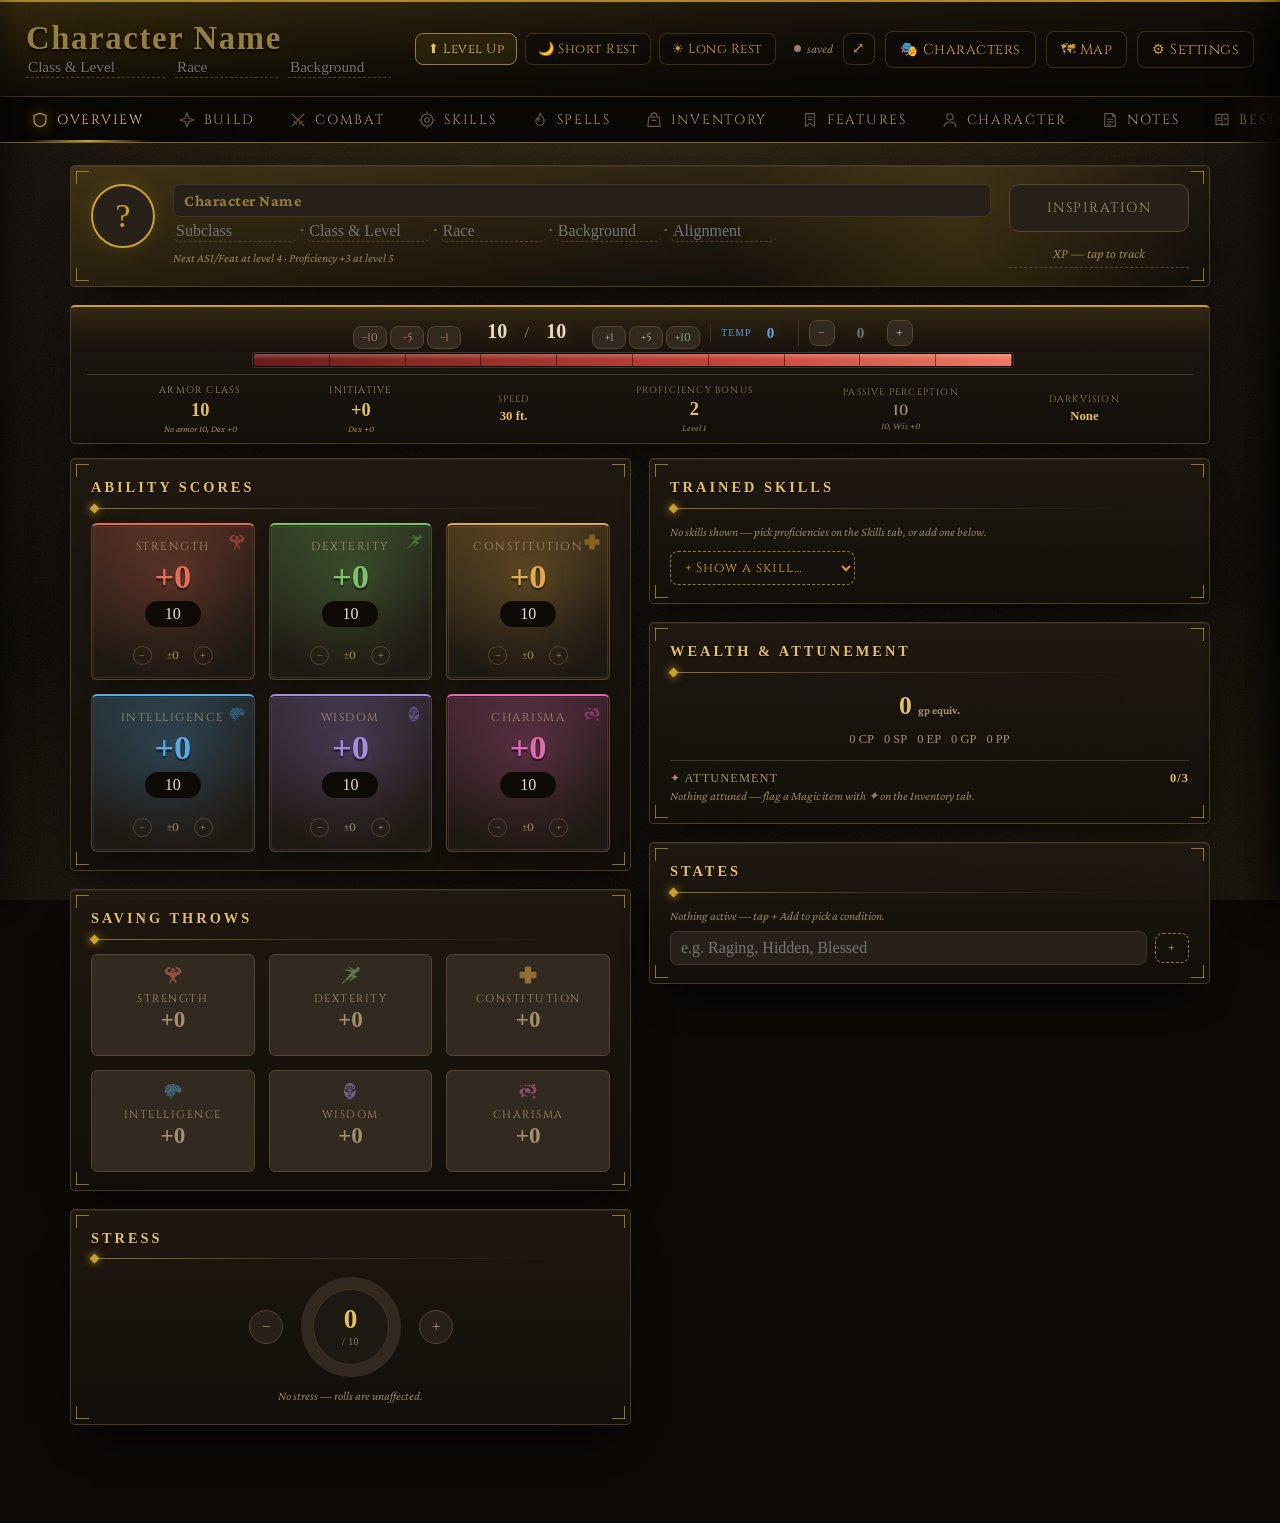
==== commit 202ea905: "Immersive theme, Blood Hunter mutagens, atlas, bestiary, notebook notes - Immersive theme (immersive" ====
--- a/index.html
+++ b/index.html
@@ -15,8 +15,14 @@
 <link rel="preconnect" href="https://fonts.googleapis.com">
 <link href="https://fonts.googleapis.com/css2?family=Cinzel:wght@500;700&family=Crimson+Pro:ital,wght@0,400;0,600;1,400&display=swap" rel="stylesheet">
 <link rel="stylesheet" href="styles.css">
+<link rel="stylesheet" href="immersive.css">
 </head>
 <body>
+
+<!-- The backdrop: a fixed shade behind the whole sheet, tinted by the class colour (immersive.css). -->
+<div class="scene" id="scene" aria-hidden="true">
+  <div class="scene-shade"></div>
+</div>
 
 <header>
   <div class="title-block">
@@ -51,6 +57,11 @@
 <main id="pages"></main>
 
 <div class="char-select" id="charSelect">
+  <!-- Same bilingual control as Settings → Language, so a Hebrew reader can switch before opening a sheet. -->
+  <span class="lang-seg cs-lang" role="group" aria-label="Language / שפה" translate="no">
+    <button type="button" class="lang-opt" data-lang="en" lang="en" aria-pressed="false">English</button>
+    <button type="button" class="lang-opt" data-lang="he" lang="he" aria-pressed="false">עברית</button>
+  </span>
   <div class="cs-inner">
     <h1 class="cs-title">Choose Your Adventurer</h1>
     <p class="cs-sub">Tap a character to open their sheet. Everything saves automatically as you play.</p>
@@ -78,40 +89,53 @@
   </div>
 </div>
 
+<!-- The atlas: several maps, each a picture with pins (map.js). Pan with one finger, pinch with two. -->
 <div class="modal-bg map-modal-bg" id="mapModal">
   <div class="map-shell">
-    <div class="map-toolbar">
-      <div class="map-toolbar-group">
-        <button class="icon-btn sm" id="mapUploadBtn">🖼 Upload Map</button>
-        <input type="file" id="mapImageFile" accept="image/*" style="display:none">
-        <button class="icon-btn sm danger" id="mapRemoveImageBtn" style="display:none">Remove Map</button>
-      </div>
-      <div class="map-toolbar-group" id="mapPinTools" style="display:none">
-        <button class="icon-btn sm map-pintool" id="mapAddPartyBtn" data-pintype="party" title="Click, then tap the map to mark where your party is">📍 Party</button>
-        <button class="icon-btn sm map-pintool" id="mapAddWaypointBtn" data-pintype="waypoint" title="Click, then tap the map to mark a waypoint">🚩 Waypoint</button>
-        <button class="icon-btn sm map-pintool" id="mapAddQuestBtn" data-pintype="quest" title="Click, then tap the map to mark a quest">⭐ Quest</button>
-      </div>
-      <div class="map-toolbar-group" id="mapViewTools" style="display:none">
-        <button class="icon-btn sm" id="mapZoomOut" title="Zoom out">−</button>
-        <button class="icon-btn sm" id="mapZoomReset" title="Fit to screen">Reset view</button>
-        <button class="icon-btn sm" id="mapZoomIn" title="Zoom in">+</button>
-      </div>
-      <button class="close-x" id="mapClose">✕</button>
+    <div class="map-top">
+      <div class="map-tabs" id="mapTabs"></div>
+      <input type="file" id="mapImageFile" accept="image/*" style="display:none">
+      <button class="icon-btn sm map-menu-btn" id="mapMenuBtn" title="Rename this map, change its picture or delete it" aria-label="Map options">⋯</button>
+      <button class="close-x" id="mapClose" aria-label="Close the map">✕</button>
+    </div>
+    <div class="map-menu" id="mapMenu" hidden>
+      <input type="text" id="mapNameInput" placeholder="Map name" maxlength="40" dir="auto">
+      <button class="icon-btn sm" id="mapReplaceBtn" title="Swap in a new picture — the pins keep their places">🖼 Change picture</button>
+      <button class="icon-btn sm danger" id="mapDeleteBtn">Delete map</button>
+      <button class="icon-btn sm" id="mapMenuDone">Done</button>
     </div>
     <div class="map-stage" id="mapStage">
       <div class="map-empty" id="mapEmpty">
-        <p>Upload a picture of your game's map to pin your party's position, waypoints and quests on it.</p>
-        <button class="icon-btn" id="mapUploadBtnBig">🖼 Upload a Map Image</button>
+        <span class="map-empty-mark" aria-hidden="true">🗺</span>
+        <p>Add a picture of your game's map, then pin your party's position, places and quests on it. You can keep several maps — a world, a city, a dungeon.</p>
+        <button class="icon-btn" id="mapUploadBtnBig">🖼 Add a map picture</button>
       </div>
       <div class="map-viewport" id="mapViewport">
-        <img id="mapImg" class="map-img" alt="Campaign map">
+        <img id="mapImg" class="map-img" alt="Campaign map" draggable="false">
         <div id="mapPinLayer" class="map-pin-layer"></div>
       </div>
+      <div class="map-hint" id="mapHint" hidden></div>
+      <aside class="map-pinlist" id="mapPinList" hidden></aside>
+      <div class="map-dock" id="mapDock">
+        <div class="map-dock-group">
+          <button type="button" class="map-tool map-pintool" data-pintype="party" title="Mark where your party is">📍<span>Party</span></button>
+          <button type="button" class="map-tool map-pintool" data-pintype="place" title="Mark a town, a keep, a landmark">🏰<span>Place</span></button>
+          <button type="button" class="map-tool map-pintool" data-pintype="quest" title="Mark a quest">⭐<span>Quest</span></button>
+          <button type="button" class="map-tool map-pintool" data-pintype="waypoint" title="Mark a waypoint">🚩<span>Waypoint</span></button>
+          <button type="button" class="map-tool map-pintool" data-pintype="danger" title="Mark a danger">☠️<span>Danger</span></button>
+        </div>
+        <div class="map-dock-group">
+          <button type="button" class="map-tool" id="mapPinsBtn" title="List this map's pins">☰<span>Pins</span></button>
+          <button type="button" class="map-tool" id="mapZoomOut" title="Zoom out" aria-label="Zoom out">−</button>
+          <button type="button" class="map-tool" id="mapZoomReset" title="Fit the whole map on screen">⤢<span>Fit</span></button>
+          <button type="button" class="map-tool" id="mapZoomIn" title="Zoom in" aria-label="Zoom in">+</button>
+        </div>
+      </div>
     </div>
     <div class="map-selected-bar" id="mapSelectedBar">
-      <span class="map-pin-ico" id="mapSelIcon"></span>
-      <input type="text" id="mapSelLabel" placeholder="Label" maxlength="40">
-      <input type="text" id="mapSelNote" placeholder="Note (optional)" maxlength="120">
+      <div class="map-seltype" id="mapSelType"></div>
+      <input type="text" id="mapSelLabel" placeholder="Label" maxlength="40" dir="auto">
+      <input type="text" id="mapSelNote" placeholder="Note (optional)" maxlength="160" dir="auto">
       <button class="icon-btn sm danger" id="mapPinRemoveBtn">Remove</button>
       <button class="icon-btn sm" id="mapPinDoneBtn">Done</button>
     </div>
@@ -137,6 +161,8 @@
       </div>
     </div>
     <div class="settings-group">
+    </div>
+    <div class="settings-group">
       <button class="icon-btn settings-row" id="exportBtn"><span class="settings-ico">⇩</span><span class="settings-txt"><b>Back up this character</b><small>Save this sheet as a dated .json file</small></span></button>
       <button class="icon-btn settings-row" id="exportAllBtn"><span class="settings-ico">⇊</span><span class="settings-txt"><b>Back up all characters</b><small>Every hero on this device in one file</small></span></button>
       <button class="icon-btn settings-row" id="importBtn"><span class="settings-ico">⇧</span><span class="settings-txt"><b>Import / restore</b><small>A character or full backup file — added as new heroes, nothing overwritten</small></span></button>
@@ -157,10 +183,16 @@
 <script src="data-libraries.js"></script>
 <script src="data-backgrounds.js"></script>
 <script src="i18n-he.js"></script>
+<script src="i18n-he-spells.js"></script>
+<script src="i18n-he-features.js"></script>
+<script src="i18n-he-rules.js"></script>
+<script src="i18n-he-weapons.js"></script>
 <script src="i18n.js"></script>
 <script src="app.js"></script>
 <script src="wizard.js"></script>
+<script src="media.js"></script>
 <script src="map.js"></script>
+<script src="bestiary.js"></script>
 <script>
 if ('serviceWorker' in navigator) {
   window.addEventListener('load', () => navigator.serviceWorker.register('sw.js'));
--- a/styles.css
+++ b/styles.css
@@ -159,7 +159,7 @@
 .bLayer.visible{opacity:1}
 .bBgA,.bBgB{filter:saturate(1.05)}
 .bMbgA,.bMbgB{filter:blur(22px) brightness(.45) saturate(1.2)}
-.bMiniPortraitWrap{position:absolute;top:0;bottom:0;right:6%;width:min(48%,250px);pointer-events:none}
+.bMiniPortraitWrap{position:absolute;top:0;bottom:0;inset-inline-end:6%;width:min(48%,250px);pointer-events:none}
 .bMportA,.bMportB{
   object-position:center 22%;
   -webkit-mask-image:radial-gradient(ellipse 58% 70% at 50% 40%,#000 50%,transparent 92%);
@@ -177,7 +177,7 @@
 @media (prefers-reduced-motion:reduce){.bFlash.pulse{animation:none}}
 
 /* Prev/next sit together top-right, clear of the name — flip through without opening the list. */
-.bArrows{position:absolute;top:10px;right:10px;z-index:3;display:flex;gap:6px}
+.bArrows{position:absolute;top:10px;inset-inline-end:10px;z-index:3;display:flex;gap:6px}
 .bArrow{
   width:36px;height:36px;border-radius:50%;
   background:rgba(20,16,10,.6);border:1px solid rgba(255,255,255,.18);color:var(--gold-lt);
@@ -186,7 +186,7 @@
 }
 .bArrow:hover{background:rgba(20,16,10,.85);border-color:var(--gold-dim)}
 
-.bArtCap{position:absolute;left:18px;right:18px;bottom:12px;z-index:2}
+.bArtCap{position:absolute;inset-inline-start:18px;inset-inline-end:18px;bottom:12px;z-index:2}
 .bEyebrow{font-family:'Cinzel',serif;text-transform:uppercase;letter-spacing:.22em;font-size:.72rem;color:var(--gold)}
 .build-panel .bName{
   font-family:'Cinzel',serif;font-weight:700;text-transform:uppercase;letter-spacing:.02em;
@@ -207,7 +207,7 @@
 .bFlavor{color:var(--muted);font-style:italic;font-size:.95rem;line-height:1.45;margin:0}
 
 .bFields{display:grid;grid-template-columns:auto minmax(0,1fr);gap:10px;align-items:end}
-.bBody label.fld,.bBody div.fld{margin:0;text-align:left}
+.bBody label.fld,.bBody div.fld{margin:0;text-align:start}
 .bBody div.fld>span:first-child{
   display:block;color:var(--muted);font-size:.78rem;letter-spacing:1.2px;
   text-transform:uppercase;margin-bottom:3px;font-family:'Cinzel',serif;
@@ -220,7 +220,7 @@
 .bStep{flex:0 0 38px;background:transparent;border:none;color:var(--gold);font-size:1.15rem;cursor:pointer}
 .bStep:hover{background:var(--panel3);color:var(--gold-lt)}
 .bStepper #levelIn{
-  width:48px;text-align:center;border:none;border-left:1px solid var(--border);border-right:1px solid var(--border);
+  width:48px;text-align:center;border:none;border-inline-start:1px solid var(--border);border-inline-end:1px solid var(--border);
   border-radius:0;background:transparent;-moz-appearance:textfield;appearance:textfield;
 }
 .bStepper #levelIn::-webkit-inner-spin-button,.bStepper #levelIn::-webkit-outer-spin-button{-webkit-appearance:none;margin:0}
@@ -261,7 +261,7 @@
 .bPickerHead>span{font-family:'Cinzel',serif;text-transform:uppercase;letter-spacing:.16em;font-size:.76rem;color:var(--gold-dim)}
 .bPickerFilter{flex:1 1 160px;max-width:280px;padding:6px 10px}
 .bPickerClose{
-  margin-left:auto;background:transparent;border:1px solid var(--border-lt);color:var(--muted);
+  margin-inline-start:auto;background:transparent;border:1px solid var(--border-lt);color:var(--muted);
   border-radius:8px;width:34px;height:34px;cursor:pointer;
 }
 .bPickerClose:hover{border-color:var(--gold-dim);color:var(--gold-lt)}
@@ -310,7 +310,7 @@
    fine print, so overriding something never hides what the book would have given you. An
    overridden row lights its left edge gold — the same "this one is yours" signal the feature
    cards use for their source spine. */
-.bCustom{margin:2px 0 0 6px}
+.bCustom{margin-block:2px 0;margin-inline:6px 0}
 .bCustomBtn{
   background:transparent;border:1px dashed var(--gold-dim);color:var(--gold);
   border-radius:8px;padding:6px 14px;cursor:pointer;font-size:.8rem;
@@ -323,17 +323,17 @@
   margin-top:10px;padding:12px;background:var(--panel);border:1px solid var(--border);border-radius:10px;
 }
 .bcRow{
-  background:var(--panel2);border:1px solid var(--border);border-left:3px solid transparent;
+  background:var(--panel2);border:1px solid var(--border);border-inline-start:3px solid transparent;
   border-radius:8px;padding:9px 11px;
 }
-.bcRow.on{border-left-color:var(--gold)}
+.bcRow.on{border-inline-start-color:var(--gold)}
 .bcTop{display:flex;align-items:center;gap:7px;flex-wrap:wrap;margin-bottom:6px}
 .bcLbl{font-size:.84rem;color:var(--text);font-weight:600}
 .bcTag{
   font-size:.62rem;text-transform:uppercase;letter-spacing:.1em;color:var(--ink);
   background:var(--gold);border-radius:999px;padding:2px 7px;
 }
-.bcRules{margin-left:auto;font-size:.72rem;color:var(--faint);font-style:italic;white-space:nowrap}
+.bcRules{margin-inline-start:auto;font-size:.72rem;color:var(--faint);font-style:italic;white-space:nowrap}
 .bcReset{
   background:transparent;border:1px solid var(--border-lt);color:var(--muted);
   border-radius:6px;width:26px;height:24px;cursor:pointer;font-size:.9rem;line-height:1;flex-shrink:0;
@@ -420,7 +420,7 @@
 .ability.ab-int{--accent:#5aa9e0;--accent-dim:rgba(90,169,224,.22)}
 .ability.ab-wis{--accent:#a58ce0;--accent-dim:rgba(165,140,224,.22)}
 .ability.ab-cha{--accent:#e06bb0;--accent-dim:rgba(224,107,176,.22)}
-.ability-icon{position:absolute;top:6px;right:9px;font-size:1rem;opacity:.4;z-index:1;filter:saturate(1.3);color:var(--accent)}
+.ability-icon{position:absolute;top:6px;inset-inline-end:9px;font-size:1rem;opacity:.4;z-index:1;filter:saturate(1.3);color:var(--accent)}
 /* Full ability names ("INTELLIGENCE", "CONSTITUTION"...) are one unbreakable uppercase word —
    in a narrow card (e.g. Overview's half-width column) that word is wider than the card, so
    without a break it either overflows past the edge or runs straight through the corner icon.
@@ -464,14 +464,14 @@
 .ability.temp-up .ab-temp-val{color:var(--green);border-color:rgba(111,158,99,.5);background:rgba(111,158,99,.12)}
 
 /* ---------- Feature effects ---------- */
-.fx-badge{color:var(--gold);cursor:help;margin-left:5px;font-size:.85em}
+.fx-badge{color:var(--gold);cursor:help;margin-inline-start:5px;font-size:.85em}
 /* green dot = proficiency granted by a feature (not manually set) */
 .dot.grant{background:var(--green);border-color:var(--green)}
 .dot.grant.expg{box-shadow:0 0 0 2.5px var(--panel),0 0 0 4.5px var(--green)}
 .skill-block{border-bottom:1px solid #2a2318}
 .skill-block:last-child{border-bottom:none}
 .skill-block .skill-row{border-bottom:none}
-.sk-note{color:var(--muted);font-size:.8rem;font-style:italic;padding:0 6px 7px 60px}
+.sk-note{color:var(--muted);font-size:.8rem;font-style:italic;padding-block:0 7px;padding-inline:60px 6px}
 .sk-note .star{color:var(--gold);font-style:normal}
 .sk-note .from{color:var(--green);font-style:normal}
 /* Inline per-skill feature badges — a solid chip so they actually catch the eye, not faint italic text.
@@ -480,7 +480,7 @@
 .sk-fx{
   display:inline-flex;flex-wrap:wrap;align-items:center;gap:2px 6px;cursor:pointer;
   background:var(--panel3);border:1px solid var(--gold-dim);border-radius:7px;
-  padding:2px 8px 2px 9px;color:var(--gold-lt);font-size:.8rem;font-weight:600;
+  padding-block:2px 2px;padding-inline:9px 8px;color:var(--gold-lt);font-size:.8rem;font-weight:600;
   max-width:100%;box-sizing:border-box;
   transition:border-color .15s ease,background .15s ease;
   -webkit-tap-highlight-color:transparent;
@@ -509,7 +509,7 @@
   flex-basis:100%;max-width:100%;
   width:0;min-width:100%;
   max-height:0;overflow:hidden;opacity:0;
-  white-space:normal;word-wrap:break-word;text-align:left;line-height:1.35;
+  white-space:normal;word-wrap:break-word;text-align:start;line-height:1.35;
   color:var(--muted);font-style:italic;font-weight:500;
   transition:max-height .22s ease,opacity .18s ease,margin-top .22s ease;
   margin-top:0;
@@ -518,7 +518,7 @@
 .fx-chip{
   display:inline-flex;align-items:center;gap:7px;
   background:var(--panel3);border:1px solid var(--border-lt);border-radius:14px;
-  padding:2px 11px;font-size:.85rem;margin:0 6px 6px 0;color:var(--text);
+  padding:2px 11px;font-size:.85rem;margin-block:0 6px;margin-inline:0 6px;color:var(--text);
 }
 .fx-chip button{background:none;border:none;color:var(--faint);cursor:pointer;font-size:.9em;padding:0}
 .fx-chip button:hover{color:var(--red)}
@@ -541,12 +541,12 @@
   stroke-linecap:round;stroke-linejoin:round;opacity:.32;transition:opacity .2s ease;
 }
 .inv-lbl{
-  grid-column:2;grid-row:1;text-align:left;
+  grid-column:2;grid-row:1;text-align:start;
   color:var(--faint);font-family:'Cinzel',serif;font-size:.58rem;letter-spacing:1.6px;text-transform:uppercase;
 }
 .inv-slot input{
   grid-column:2;grid-row:2;width:100%;background:transparent;border:none;border-radius:0;box-shadow:none;
-  color:var(--text);font-size:.88rem;text-align:left;padding:1px 0;height:auto;
+  color:var(--text);font-size:.88rem;text-align:start;padding:1px 0;height:auto;
 }
 .inv-slot input:focus{outline:none}
 .inv-slot:has(input:not(:placeholder-shown)){background:var(--panel3);border-color:var(--gold-dim)}
@@ -585,7 +585,7 @@
 .eq-chips{display:flex;flex-wrap:wrap;gap:6px;margin-bottom:12px;padding-bottom:10px;border-bottom:1px solid var(--border)}
 .eq-chip{
   display:inline-flex;align-items:center;gap:6px;background:transparent;border:1px solid var(--border-lt);
-  border-radius:999px;color:var(--muted);padding:5px 12px 5px 9px;cursor:pointer;
+  border-radius:999px;color:var(--muted);padding-block:5px 5px;padding-inline:9px 12px;cursor:pointer;
   font-family:'Cinzel',serif;font-size:.7rem;letter-spacing:1.3px;text-transform:uppercase;
   transition:border-color .15s ease,color .15s ease,background .15s ease;
 }
@@ -619,7 +619,7 @@
    so there's always room for the item name to read in full. */
 .eq-list{
   display:grid;grid-template-columns:1fr;gap:7px;align-content:start;
-  max-height:62vh;overflow-y:auto;padding-right:4px;
+  max-height:62vh;overflow-y:auto;padding-inline-end:4px;
 }
 @media(min-width:640px){ .eq-list{grid-template-columns:repeat(2,1fr)} }
 @media(min-width:1000px){ .eq-list{grid-template-columns:repeat(3,1fr)} }
@@ -627,7 +627,7 @@
   --cat:var(--border-lt);
   position:relative;overflow:hidden;
   display:flex;align-items:center;gap:13px;background:var(--panel2);border:1px solid var(--border);
-  border-radius:9px;padding:9px 11px 9px 13px;cursor:pointer;transition:border-color .15s ease,background .15s ease;
+  border-radius:9px;padding-block:9px 9px;padding-inline:13px 11px;cursor:pointer;transition:border-color .15s ease,background .15s ease;
   box-shadow:inset 3px 0 0 var(--cat);
 }
 /* Category fade — a soft wash of the item's category color from the left edge, so the eye
@@ -671,7 +671,7 @@
   position:fixed;z-index:56;background:var(--panel);border:1px solid var(--gold-dim);
   box-shadow:-16px 0 40px rgba(0,0,0,.5);display:flex;flex-direction:column;
   transition:transform .25s cubic-bezier(.2,.8,.2,1);
-  right:0;top:0;bottom:0;width:min(420px,92vw);border-width:0 0 0 1px;transform:translateX(100%);
+  inset-inline-end:0;top:0;bottom:0;width:min(420px,92vw);border-block-width:0 0;border-inline-width:1px 0;transform:translateX(calc(100% * var(--flip)));
 }
 .eq-drawer.open{transform:translateX(0)}
 .eq-drawer-head{display:flex;align-items:center;justify-content:space-between;padding:15px 18px;border-bottom:1px solid var(--border)}
@@ -710,9 +710,9 @@
 .eq-switchrow b{display:block;font-size:.88rem;font-weight:600}
 .eq-switchrow span{color:var(--muted);font-size:.75rem}
 .eq-switch{width:40px;height:23px;border-radius:14px;background:var(--panel2);border:1px solid var(--border-lt);position:relative;flex-shrink:0;cursor:pointer}
-.eq-switch::after{content:'';position:absolute;width:17px;height:17px;border-radius:50%;background:var(--faint);top:2px;left:2px;transition:.15s ease}
+.eq-switch::after{content:'';position:absolute;width:17px;height:17px;border-radius:50%;background:var(--faint);top:2px;inset-inline-start:2px;transition:.15s ease}
 .eq-switch.on{background:var(--gold-dim);border-color:var(--gold)}
-.eq-switch.on::after{background:var(--gold-lt);left:19px}
+.eq-switch.on::after{background:var(--gold-lt);inset-inline-start:19px}
 .eq-drawer-foot{display:flex;gap:9px;padding:15px 18px;border-top:1px solid var(--border);align-items:center}
 .eq-delbtn{background:transparent;border:1px solid var(--border-lt);color:var(--red);border-radius:8px;padding:0 16px;height:42px;font-family:'Cinzel',serif;font-size:.78rem;letter-spacing:.8px;cursor:pointer}
 .eq-delbtn:hover{border-color:var(--red);background:rgba(192,80,70,.08)}
@@ -734,7 +734,7 @@
 /* Confirmation toast — brief feedback for search-add / bulk-add, where nothing else on screen changes */
 .eq-toast{
   position:fixed;left:50%;bottom:24px;transform:translate(-50%,16px);background:var(--panel);border:1px solid var(--gold);
-  color:var(--gold-lt);padding:9px 12px 9px 18px;border-radius:999px;font-size:.82rem;box-shadow:0 12px 30px rgba(0,0,0,.5);
+  color:var(--gold-lt);padding-block:9px 9px;padding-inline:18px 12px;border-radius:999px;font-size:.82rem;box-shadow:0 12px 30px rgba(0,0,0,.5);
   opacity:0;pointer-events:none;transition:.2s ease;z-index:57;font-family:'Cinzel',serif;letter-spacing:.4px;
   display:flex;align-items:center;gap:12px;
 }
@@ -752,7 +752,7 @@
   .coin-hud input{width:52px;height:34px;font-size:.85rem}
   .eq-card-name{white-space:normal}
   .eq-drawer{
-    right:0;left:0;top:auto;bottom:0;width:auto;max-height:90vh;
+    inset-inline-end:0;inset-inline-start:0;top:auto;bottom:0;width:auto;max-height:90vh;
     border-radius:16px 16px 0 0;border-width:1px 0 0;transform:translateY(100%);
   }
   .eq-drawer.open{transform:translateY(0)}
@@ -902,7 +902,7 @@
 /* Shared by the Type dropdown here and the Turn Plan switcher — a compact pill-shaped <select>,
    same visual language as the zone chips and old filter pills it replaces. */
 .ck-pill-sel{
-  width:auto;min-width:0;max-width:180px;padding:5px 26px 5px 11px;font-size:.78rem;
+  width:auto;min-width:0;max-width:180px;padding-block:5px 5px;padding-inline:11px 26px;font-size:.78rem;
   border-radius:999px;background:var(--panel3);border:1px solid var(--border-lt);
   color:var(--gold-lt);font-family:'Cinzel',serif;letter-spacing:.3px;cursor:pointer;
   text-overflow:ellipsis;
@@ -928,7 +928,7 @@
 .ck-zc-spell.on{background:rgba(165,140,224,.18);border-color:#a58ce0;color:#cdbdf0}
 .ck-zc-feat.on{background:rgba(224,107,176,.18);border-color:#e06bb0;color:#f0bede}
 .ck-zc-item.on{background:rgba(111,208,196,.18);border-color:#6fd0c4;color:#bdeee7}
-.ck-zones{display:flex;flex-direction:column;gap:14px;max-height:64vh;overflow-y:auto;padding-right:4px}
+.ck-zones{display:flex;flex-direction:column;gap:14px;max-height:64vh;overflow-y:auto;padding-inline-end:4px}
 .ck-zone-lbl{color:var(--muted);font-size:.72rem;letter-spacing:1.5px;text-transform:uppercase;margin-bottom:7px}
 .ck-cards{
   display:grid;grid-template-columns:repeat(auto-fill,minmax(190px,1fr));gap:9px;
@@ -944,7 +944,7 @@
 .ck-spell-lvlgroup:last-child{margin-bottom:0}
 .ck-spell-lvlhead{
   color:var(--accent,var(--muted));font-family:'Cinzel',serif;font-size:.68rem;letter-spacing:2px;
-  text-transform:uppercase;margin-bottom:6px;padding-left:8px;border-left:3px solid var(--accent,var(--border-lt));
+  text-transform:uppercase;margin-bottom:6px;padding-inline-start:8px;border-inline-start:3px solid var(--accent,var(--border-lt));
 }
 .ck-spell-lvlgroup.tier0{--accent:#8b98ab}
 .ck-spell-lvlgroup.tier1{--accent:#5aa9e0}
@@ -955,17 +955,17 @@
    action, gold = bonus, teal = item, blue = other. No need to read every label to find
    "what can I still do this turn." */
 .ck-card{
-  background:var(--panel3);border:1px solid var(--border-lt);border-left-width:5px;border-radius:9px;
+  background:var(--panel3);border:1px solid var(--border-lt);border-inline-start-width:5px;border-radius:9px;
   padding:9px 11px;cursor:pointer;min-width:0;transition:border-color .15s ease,transform .1s ease,background .15s ease;
 }
 /* Each type gets both a solid spine (full-strength color, costs nothing for text since no text
    sits on it) and a low-alpha wash across the card body — enough to color-code the card at a
    glance without dragging the sub-line text (Hit/Damage, hints) below comfortable contrast. */
-.ck-card-action{border-left-color:#7fd6a4;background:linear-gradient(165deg,rgba(127,214,164,.13),var(--panel3) 70%)}
-.ck-card-bonus{border-left-color:#e8c25b;background:linear-gradient(165deg,rgba(232,194,91,.13),var(--panel3) 70%)}
-.ck-card-reaction{border-left-color:#e0876f;background:linear-gradient(165deg,rgba(224,135,111,.13),var(--panel3) 70%)}
-.ck-card-item{border-left-color:#6fd0c4;background:linear-gradient(165deg,rgba(111,208,196,.13),var(--panel3) 70%)}
-.ck-card-other{border-left-color:#7db8e8;background:linear-gradient(165deg,rgba(125,184,232,.13),var(--panel3) 70%)}
+.ck-card-action{border-inline-start-color:#7fd6a4;background:linear-gradient(165deg,rgba(127,214,164,.13),var(--panel3) 70%)}
+.ck-card-bonus{border-inline-start-color:#e8c25b;background:linear-gradient(165deg,rgba(232,194,91,.13),var(--panel3) 70%)}
+.ck-card-reaction{border-inline-start-color:#e0876f;background:linear-gradient(165deg,rgba(224,135,111,.13),var(--panel3) 70%)}
+.ck-card-item{border-inline-start-color:#6fd0c4;background:linear-gradient(165deg,rgba(111,208,196,.13),var(--panel3) 70%)}
+.ck-card-other{border-inline-start-color:#7db8e8;background:linear-gradient(165deg,rgba(125,184,232,.13),var(--panel3) 70%)}
 /* Spells carry a second, independent signal — a violet wash on top of whichever action-type
    spine color they already have — so Fireball (green spine, it's an Action) still visibly reads
    as a spell at a glance instead of looking identical to a weapon attack. */
@@ -991,7 +991,7 @@
 .ck-card-name{flex:1 1 auto;min-width:0;color:var(--text);font-weight:700;font-size:1.02rem;line-height:1.25;overflow-wrap:break-word;padding-top:1px}
 .ck-card-head .ck-plan-add,.ck-card-head .ck-quickuse{flex:0 0 auto}
 .ck-card-tags{display:flex;flex-wrap:wrap;align-items:center;gap:4px}
-.ck-card-tags .ck-quickuse{margin-left:auto;min-height:30px}
+.ck-card-tags .ck-quickuse{margin-inline-start:auto;min-height:30px}
 .ck-card-tags:empty{display:none}
 .ck-flag{
   font-size:.72rem;font-weight:600;letter-spacing:.3px;color:var(--gold-lt);white-space:nowrap;
@@ -1023,7 +1023,7 @@
 .ck-card-sub .ck-atkdmg{font-size:1.05rem}
 .ck-atkhit-wrap{display:inline-flex;align-items:baseline;gap:5px}
 .ck-dmgicon{width:1.05em;height:1.05em;flex:0 0 auto}
-.ck-card-sub .cf-count{font-size:1rem;color:var(--text);min-width:0;text-align:left}
+.ck-card-sub .cf-count{font-size:1rem;color:var(--text);min-width:0;text-align:start}
 .ck-card-sub .cf-tag{font-size:.86rem;color:var(--muted)}
 .ck-card-head .ck-plan-add{min-width:34px;min-height:32px;font-size:.9rem}
 /* Damage + its condition badge as one atomic inline unit — inline-flex so, inside .ck-card-sub's
@@ -1043,10 +1043,10 @@
 .ck-spell-dmg.heal{color:var(--green)}
 /* Icons sit inline with their text here (plain spans, not a flex row with its own gap like
    .spell-resolve/.spell-damage/.sc-effect get elsewhere), so they need their own margin. */
-.ck-spell-savatk .gi,.ck-spell-dmg .gi{margin-right:4px}
+.ck-spell-savatk .gi,.ck-spell-dmg .gi{margin-inline-end:4px}
 .ck-spell-cap{flex:1 1 100%;color:var(--text);opacity:.82;font-size:.86rem}
 .ck-card-cond{color:#e8c25b;font-size:.86rem;font-style:italic;line-height:1.35}
-.ck-card-cond .ck-k{font-style:normal;text-transform:uppercase;font-size:.68rem;letter-spacing:1px;color:#c9a64a;margin-right:3px}
+.ck-card-cond .ck-k{font-style:normal;text-transform:uppercase;font-size:.68rem;letter-spacing:1px;color:#c9a64a;margin-inline-end:3px}
 .ck-pips{display:inline-flex;gap:3px;vertical-align:middle}
 /* Unfolding a card breathes instead of snapping */
 @keyframes ckUnfold{from{opacity:0;transform:translateY(-6px)}to{opacity:1;transform:none}}
@@ -1056,8 +1056,8 @@
    layout — but those carry a 30px left indent tuned to sit under the Spells tab row's prep-dot,
    which this popover doesn't have. Same fix as .spell-modal-body's own override for the same
    components in the bigger modal. */
-.ck-body .spell-stats{margin-left:0}
-.ck-body .spell-pills,.ck-body .spell-resolve,.ck-body .spell-damage{margin-left:0}
+.ck-body .spell-stats{margin-inline-start:0}
+.ck-body .spell-pills,.ck-body .spell-resolve,.ck-body .spell-damage{margin-inline-start:0}
 /* A card's detail opens as a modal — centered on tablet/desktop, a bottom sheet on phones — with
    the same .ck-body content every card has always had (cast-with-slot buttons, condition field,
    pin, feature-use pips, custom-card editing). It used to float beside the card, but that could
@@ -1079,9 +1079,9 @@
   .ck-pop-bg{align-items:flex-end;padding:0}
   .ck-pop{width:100%;max-height:88vh;max-height:88dvh;border-radius:16px 16px 0 0;padding:16px 16px 22px}
 }
-.ck-pop-close{position:absolute;top:10px;right:10px;background:none;border:none;color:var(--muted);font-size:1.1rem;cursor:pointer;line-height:1;width:32px;height:32px;border-radius:7px}
+.ck-pop-close{position:absolute;top:10px;inset-inline-end:10px;background:none;border:none;color:var(--muted);font-size:1.1rem;cursor:pointer;line-height:1;width:32px;height:32px;border-radius:7px}
 .ck-pop-close:hover{color:var(--text)}
-.ck-pop-name{font-family:'Cinzel',serif;font-size:1.15rem;font-weight:700;color:var(--gold-lt);padding-right:34px;line-height:1.25}
+.ck-pop-name{font-family:'Cinzel',serif;font-size:1.15rem;font-weight:700;color:var(--gold-lt);padding-inline-end:34px;line-height:1.25}
 /* Popover body: one vertical rhythm — every block (stats, pills, save/damage, description, SRD
    facts, notes, cast row, settings) sits the same 12px apart with no inherited indents or
    stray margins from the Spells-tab versions of these components. */
@@ -1089,7 +1089,7 @@
 :is(.ck-pop,.ck-plan-step) .ck-body>*{margin:0}
 :is(.ck-pop,.ck-plan-step) .spell-stats{grid-template-columns:1fr 1fr}
 :is(.ck-pop,.ck-plan-step) .ss-cell{padding:8px 12px}
-:is(.ck-pop,.ck-plan-step) .ss-cell:nth-child(2n){border-right:none}
+:is(.ck-pop,.ck-plan-step) .ss-cell:nth-child(2n){border-inline-end:none}
 :is(.ck-pop,.ck-plan-step) .ss-cell:nth-child(-n+2){border-bottom:1px solid var(--border)}
 :is(.ck-pop,.ck-plan-step) .ss-cell b{font-size:.68rem;margin-bottom:3px}
 :is(.ck-pop,.ck-plan-step) .ss-cell span{font-size:.95rem}
@@ -1150,7 +1150,7 @@
 /* Distinguishes the two different pickers that can appear here: a card's own (global, "shows
    under") vs. one turn-plan step's (local, "this step is") — same chip style, different scope,
    easy to conflate without a label since a step's open body can show either one. */
-.ck-gear-label{color:var(--faint);font-size:.68rem;letter-spacing:.5px;text-transform:uppercase;margin-right:2px}
+.ck-gear-label{color:var(--faint);font-size:.68rem;letter-spacing:.5px;text-transform:uppercase;margin-inline-end:2px}
 .ck-gear .ck-typechip{
   background:transparent;border:1px solid var(--border-lt);border-radius:999px;
   color:var(--faint);padding:3px 12px;font-size:.68rem;font-weight:600;letter-spacing:.5px;text-transform:uppercase;
@@ -1200,15 +1200,15 @@
 .ck-plan-empty{color:var(--faint);font-size:.8rem;font-style:italic;line-height:1.45}
 .ck-plan-step{
   display:flex;align-items:flex-start;gap:7px;position:relative;
-  background:var(--panel3);border:1px solid var(--border-lt);border-left-width:5px;border-radius:8px;
-  padding:8px 9px 8px 6px;color:var(--text);transition:box-shadow .15s ease,opacity .15s ease;
+  background:var(--panel3);border:1px solid var(--border-lt);border-inline-start-width:5px;border-radius:8px;
+  padding-block:8px 8px;padding-inline:6px 9px;color:var(--text);transition:box-shadow .15s ease,opacity .15s ease;
 }
 /* The connecting spine — a single lit thread running behind every numbered node, so the list
    reads as one continuous turn instead of a stack of unrelated rows (the signature touch that
    makes this feel like a scripted timeline, not a to-do list). */
 .ck-plan{position:relative}
 .ck-plan-step:not(:last-child)::after{
-  content:'';position:absolute;left:49px;top:31px;bottom:-5px;width:1px;
+  content:'';position:absolute;inset-inline-start:49px;top:31px;bottom:-5px;width:1px;
   background:linear-gradient(var(--gold-dim),var(--border-lt));
 }
 .ck-plan-step i{
@@ -1222,7 +1222,7 @@
 .ck-plan-step .ck-body{--accent:var(--gold);--accent-dim:rgba(201,162,39,.35)}
 /* A plan step is narrower than the modal, so its stat grid keeps the 2×2 layout too. */
 .ck-ps-head{display:flex;align-items:center;flex-wrap:wrap;gap:4px 8px}
-.ck-ps-head .sp-pill{margin-left:auto}
+.ck-ps-head .sp-pill{margin-inline-start:auto}
 .ck-ps-note{
   display:block;width:100%;margin:0;background:transparent;border:none;border-bottom:1px dashed var(--border-lt);
   color:#e8c25b;font-size:.88rem;font-style:italic;padding:4px 4px;border-radius:0;
@@ -1241,12 +1241,12 @@
 }
 .ck-roll input:focus{border-color:var(--gold);outline:none}
 .ck-roll b[data-atkfinal]{color:var(--gold-lt);font-family:'Cinzel',serif;font-weight:700;font-size:1.2rem}
-.ck-plan-step.ck-ps-action{border-left-color:#7fd6a4;background:linear-gradient(165deg,rgba(127,214,164,.13),var(--panel3) 70%)}
-.ck-plan-step.ck-ps-bonus{border-left-color:#e8c25b;background:linear-gradient(165deg,rgba(232,194,91,.13),var(--panel3) 70%)}
-.ck-plan-step.ck-ps-reaction{border-left-color:#e0876f;background:linear-gradient(165deg,rgba(224,135,111,.13),var(--panel3) 70%)}
-.ck-plan-step.ck-ps-item{border-left-color:#6fd0c4;background:linear-gradient(165deg,rgba(111,208,196,.13),var(--panel3) 70%)}
-.ck-plan-step.ck-ps-other{border-left-color:#7db8e8;background:linear-gradient(165deg,rgba(125,184,232,.13),var(--panel3) 70%)}
-.ck-plan-step.ck-ps-gone{opacity:.6;border-left-color:var(--border-lt)}
+.ck-plan-step.ck-ps-action{border-inline-start-color:#7fd6a4;background:linear-gradient(165deg,rgba(127,214,164,.13),var(--panel3) 70%)}
+.ck-plan-step.ck-ps-bonus{border-inline-start-color:#e8c25b;background:linear-gradient(165deg,rgba(232,194,91,.13),var(--panel3) 70%)}
+.ck-plan-step.ck-ps-reaction{border-inline-start-color:#e0876f;background:linear-gradient(165deg,rgba(224,135,111,.13),var(--panel3) 70%)}
+.ck-plan-step.ck-ps-item{border-inline-start-color:#6fd0c4;background:linear-gradient(165deg,rgba(111,208,196,.13),var(--panel3) 70%)}
+.ck-plan-step.ck-ps-other{border-inline-start-color:#7db8e8;background:linear-gradient(165deg,rgba(125,184,232,.13),var(--panel3) 70%)}
+.ck-plan-step.ck-ps-gone{opacity:.6;border-inline-start-color:var(--border-lt)}
 .ck-plan-step.ck-card-spell{background:linear-gradient(165deg,rgba(165,140,224,.22),var(--panel3) 70%)}
 .ck-plan-step.open{background:var(--panel2);border-color:var(--gold-dim);cursor:default}
 .ck-plan-step.open.ck-card-spell{background:linear-gradient(165deg,rgba(165,140,224,.12),var(--panel2) 75%)}
@@ -1314,7 +1314,7 @@
    app's violet concentration color, with the CON-save rule as its always-visible second line. */
 .ck-conc.ck-conc-chip{
   display:flex;flex-direction:column;align-items:stretch;gap:2px;background:rgba(165,140,224,.1);border:1px solid #8f7ac4;
-  border-radius:10px;padding:6px 6px 6px 10px;max-width:100%;font-size:.88rem;
+  border-radius:10px;padding-block:6px 6px;padding-inline:10px 6px;max-width:100%;font-size:.88rem;
   box-shadow:0 0 12px rgba(165,140,224,.18);
 }
 .ck-conc.ck-conc-chip:empty{display:none}
@@ -1323,13 +1323,13 @@
 .ck-conc-chip b{color:var(--text);font-weight:700;font-size:.95rem}
 .ck-conc.ck-conc-chip button{
   background:transparent;border:none;color:var(--muted);cursor:pointer;font-size:.9rem;
-  width:26px;height:26px;border-radius:6px;padding:0;margin-left:auto;
+  width:26px;height:26px;border-radius:6px;padding:0;margin-inline-start:auto;
 }
 .ck-conc.ck-conc-chip button:hover{color:var(--red);background:var(--panel3)}
 .ck-conc-chip .ck-conc-tip{font-size:.76rem;color:var(--muted);font-style:italic}
 .ck-cond-chip{
   display:flex;flex-direction:column;background:var(--panel3);border:1px solid var(--border-lt);
-  border-radius:10px;padding:6px 4px 6px 10px;max-width:100%;cursor:pointer;
+  border-radius:10px;padding-block:6px 6px;padding-inline:10px 4px;max-width:100%;cursor:pointer;
   transition:border-color .15s ease,background .15s ease;
 }
 .ck-cond-chip.bad{border-color:rgba(192,80,70,.5)}
@@ -1349,7 +1349,7 @@
 .ck-cond-dur b{color:var(--text);min-width:1ch;text-align:center}
 .ck-cond-adddur{background:transparent;border:1px solid var(--border-lt);border-radius:999px;color:var(--faint);cursor:pointer;font-size:.68rem;padding:1px 7px}
 .ck-cond-adddur:hover{color:var(--gold-lt);border-color:var(--gold-dim)}
-.ck-cond-del{background:transparent;border:none;color:var(--faint);cursor:pointer;font-size:.85rem;padding:0 2px;margin-left:2px}
+.ck-cond-del{background:transparent;border:none;color:var(--faint);cursor:pointer;font-size:.85rem;padding:0 2px;margin-inline-start:2px}
 .ck-cond-del:hover{color:var(--red)}
 .ck-cond-blurb{
   max-height:0;overflow:hidden;opacity:0;color:var(--muted);font-size:.76rem;font-style:italic;
@@ -1363,7 +1363,7 @@
 .ck-cond-grid{display:flex;flex-direction:column;gap:6px;max-height:50vh;overflow-y:auto}
 .ck-cond-btn{
   display:flex;align-items:center;gap:8px;background:var(--panel3);border:1px solid var(--border-lt);
-  border-radius:8px;color:var(--muted);font-size:.88rem;padding:9px 12px;cursor:pointer;text-align:left;
+  border-radius:8px;color:var(--muted);font-size:.88rem;padding:9px 12px;cursor:pointer;text-align:start;
   transition:border-color .15s ease,color .15s ease,background .15s ease;
 }
 .ck-cond-btn:hover{border-color:var(--gold-dim);color:var(--gold-lt)}
@@ -1388,16 +1388,16 @@
 .ck-customstats-handle:hover{background:var(--panel2);color:var(--gold)}
 .ck-customstats-handle.open{left:min(280px,80vw)}
 .ck-customstats-panel{
-  position:fixed;left:0;top:0;bottom:0;z-index:55;width:min(280px,80vw);
-  background:var(--panel);border-right:1px solid var(--gold-dim);box-shadow:6px 0 24px rgba(0,0,0,.45);
-  transform:translateX(-100%);transition:transform .25s cubic-bezier(.2,.8,.2,1);
+  position:fixed;inset-inline-start:0;top:0;bottom:0;z-index:55;width:min(280px,80vw);
+  background:var(--panel);border-inline-end:1px solid var(--gold-dim);box-shadow:6px 0 24px rgba(0,0,0,.45);
+  transform:translateX(calc(-100% * var(--flip)));transition:transform .25s cubic-bezier(.2,.8,.2,1);
   padding:18px;overflow-y:auto;display:flex;flex-direction:column;gap:12px;
 }
 .ck-customstats-panel.open{transform:translateX(0)}
 @media(max-width:700px){.ck-customstats-handle.open{left:0}}
 .ck-cust-head{display:flex;align-items:center;justify-content:space-between;margin-bottom:4px}
 .ck-cust-head h2{font-size:.95rem;color:var(--gold-lt);letter-spacing:1px;text-transform:uppercase;font-family:'Cinzel',serif}
-@media(max-width:700px){.ck-customstats-panel{width:auto;right:0}}
+@media(max-width:700px){.ck-customstats-panel{width:auto;inset-inline-end:0}}
 .ck-customstats-tile{
   background:var(--panel3);border:1px solid var(--border-lt);border-radius:9px;
   padding:10px 12px;text-align:center;
@@ -1407,11 +1407,11 @@
 /* A whole feature parked here (via its "Stats" flag on the Features tab) reads as reference text,
    not a computed number — left-aligned, no big value, just the name and its full description. */
 .ck-customstats-feat{
-  display:block;background:var(--panel3);border:1px solid var(--border-lt);border-left:2px solid var(--green);
-  border-radius:9px;padding:10px 12px;text-align:left;
+  display:block;background:var(--panel3);border:1px solid var(--border-lt);border-inline-start:2px solid var(--green);
+  border-radius:9px;padding:10px 12px;text-align:start;
 }
 .ck-customstats-feat .ckv-l{
-  display:block;text-align:left;text-transform:none;font-size:.86rem;color:var(--gold-lt);letter-spacing:.2px;
+  display:block;text-align:start;text-transform:none;font-size:.86rem;color:var(--gold-lt);letter-spacing:.2px;
 }
 /* ===== Quick View — the same handle+panel idiom as Custom Stats, mirrored to the right edge.
    Unlike Custom Stats (data-gated: only appears once a formula/flagged feature exists), this one
@@ -1428,14 +1428,14 @@
 .ck-quickref-handle.open{right:min(280px,80vw)}
 @media(max-width:700px){.ck-quickref-handle.open{right:0}}
 .ck-quickref-panel{
-  position:fixed;right:0;left:auto;top:0;bottom:0;z-index:55;width:min(280px,80vw);
+  position:fixed;inset-inline-end:0;inset-inline-start:auto;top:0;bottom:0;z-index:55;width:min(280px,80vw);
   background:linear-gradient(165deg,var(--panel) 0%,var(--panel2) 100%);
-  border-left:1px solid var(--gold-dim);box-shadow:-6px 0 24px rgba(0,0,0,.45);
-  transform:translateX(100%);transition:transform .25s cubic-bezier(.2,.8,.2,1);
+  border-inline-start:1px solid var(--gold-dim);box-shadow:-6px 0 24px rgba(0,0,0,.45);
+  transform:translateX(calc(100% * var(--flip)));transition:transform .25s cubic-bezier(.2,.8,.2,1);
   padding:18px;overflow-y:auto;display:flex;flex-direction:column;gap:12px;
 }
 .ck-quickref-panel.open{transform:translateX(0)}
-@media(max-width:700px){.ck-quickref-panel{width:auto;left:0}}
+@media(max-width:700px){.ck-quickref-panel{width:auto;inset-inline-start:0}}
 .ck-qr-toggles{display:flex;gap:6px;flex-wrap:wrap}
 .ck-qr-toggles button{
   background:var(--panel3);border:1px solid var(--border-lt);color:var(--muted);
@@ -1470,7 +1470,7 @@
 /* Small proficiency dot on each skill cell — same on/exp/grant language as the Skills tab's own
    .dot, just scaled down to fit this compact card. */
 .ck-qr-prof{
-  position:absolute;top:4px;right:4px;width:7px;height:7px;border-radius:50%;
+  position:absolute;top:4px;inset-inline-end:4px;width:7px;height:7px;border-radius:50%;
   border:1.5px solid var(--border-lt);background:transparent;
 }
 .ck-qr-prof.on{background:var(--ab-color);border-color:var(--ab-color)}
@@ -1497,18 +1497,18 @@
 .ck-qr-badge.dim{color:var(--gold-lt);background:rgba(201,162,39,.18)}
 .ck-qr-item{
   display:flex;align-items:center;gap:6px;background:var(--panel3);border:1px solid var(--border-lt);
-  border-left:3px solid var(--gold-dim);border-radius:7px;padding:5px 8px;font-size:.82rem;
-}
-.ck-qr-item.out{opacity:.5;border-left-color:var(--border-lt)}
+  border-inline-start:3px solid var(--gold-dim);border-radius:7px;padding:5px 8px;font-size:.82rem;
+}
+.ck-qr-item.out{opacity:.5;border-inline-start-color:var(--border-lt)}
 .ck-qr-item-name{flex:1;min-width:0;overflow:hidden;text-overflow:ellipsis;white-space:nowrap}
 .ck-qr-item-qty{color:var(--muted);font-size:.78rem;flex-shrink:0}
 /* Melee/ranged accent matches the same red/green language a weapon's own icon+ability uses
    elsewhere on the sheet (AB_COLOR str/dex), not a new color vocabulary just for this panel. */
 .ck-qr-atk{
   display:flex;align-items:center;gap:6px;flex-wrap:wrap;background:var(--panel3);border:1px solid var(--border-lt);
-  border-left:3px solid #e0705a;border-radius:7px;padding:5px 8px;font-size:.8rem;
-}
-.ck-qr-atk.ranged{border-left-color:#7dc26a}
+  border-inline-start:3px solid #e0705a;border-radius:7px;padding:5px 8px;font-size:.8rem;
+}
+.ck-qr-atk.ranged{border-inline-start-color:#7dc26a}
 .ck-qr-atk-name{flex:1 1 auto;min-width:56px;font-weight:600;color:var(--text);overflow:hidden;text-overflow:ellipsis;white-space:nowrap}
 .ck-qr-atk-hit{color:var(--gold-lt);font-weight:700;font-size:.8rem}
 .ck-qr-atk-hit::before{content:'Hit ';color:var(--faint);font-weight:400;font-size:.66rem}
@@ -1517,7 +1517,7 @@
 .ck-qr-atk-dmgwrap{display:flex;align-items:center;gap:5px;flex-shrink:0}
 .ck-qr-atk-dmg{color:var(--ember-lt);font-size:.78rem;white-space:nowrap}
 .ck-rsec-head{
-  display:block;width:100%;text-align:left;background:transparent;border:none;
+  display:block;width:100%;text-align:start;background:transparent;border:none;
   color:var(--muted);font-size:.84rem;padding:7px 0;cursor:pointer;border-bottom:1px solid var(--border);
 }
 .ck-rsec.open .ck-rsec-head{color:var(--gold-lt)}
@@ -1534,7 +1534,7 @@
 /* atk-card only ever renders inside the Attacks panel, so hover lift (a mouse-pointer cue) is
    switched off here — there's no hover on a touchscreen, just a shadow stuck on after a tap. */
 .ck-atk-body .atk-card:hover{transform:none;box-shadow:none}
-.ck-atk-body .buff-row{padding:2px 4px 6px 10px}
+.ck-atk-body .buff-row{padding-block:2px 6px;padding-inline:10px 4px}
 /* Now a <textarea> (was a single-line <input>) so a longer note — reach/thrown/silvered plus
    whatever else is worth writing down — can actually grow instead of scrolling sideways in a
    one-line box. min-height overrides the shared textarea rule's 80px floor, which dwarfed a
@@ -1570,14 +1570,14 @@
 }
 /* Tappable skill chips — replaces raw checkboxes, which looked out of place next to everything else */
 .skpick{
-  display:inline-flex;align-items:center;gap:5px;padding:3px 10px 3px 8px;border-radius:12px;font-size:.78rem;
-  background:var(--panel3);border:1px solid var(--border-lt);border-left:3px solid var(--ab-color,var(--border-lt));color:var(--muted);
+  display:inline-flex;align-items:center;gap:5px;padding-block:3px 3px;padding-inline:8px 10px;border-radius:12px;font-size:.78rem;
+  background:var(--panel3);border:1px solid var(--border-lt);border-inline-start:3px solid var(--ab-color,var(--border-lt));color:var(--muted);
   cursor:pointer;user-select:none;-webkit-tap-highlight-color:transparent;
   transition:background .12s ease,border-color .12s ease,color .12s ease;
 }
 .skpick i{font-style:normal;font-size:.62rem;font-weight:700;letter-spacing:.04em;color:var(--ab-color,var(--muted));opacity:.85;text-transform:uppercase}
-.skpick:hover{border-color:var(--gold-dim);border-left-color:var(--ab-color,var(--gold-dim));color:var(--text)}
-.skpick.on{background:var(--gold);border-color:var(--gold);border-left-color:var(--gold);color:var(--ink);font-weight:700}
+.skpick:hover{border-color:var(--gold-dim);border-inline-start-color:var(--ab-color,var(--gold-dim));color:var(--text)}
+.skpick.on{background:var(--gold);border-color:var(--gold);border-inline-start-color:var(--gold);color:var(--ink);font-weight:700}
 .skpick.on i{color:var(--ink);opacity:.6}
 .fx-chip button.copy{color:var(--gold)}
 .fx-chip button.copy:hover{color:var(--gold-lt)}
@@ -1585,7 +1585,7 @@
 .fx-chip button.edit:hover{color:#8fd17e}
 /* Searchable feature-library dropdown — replaces one giant native <select> full of options */
 .lib-results{
-  position:absolute;top:calc(100% + 4px);left:0;width:360px;max-width:90vw;max-height:340px;
+  position:absolute;top:calc(100% + 4px);inset-inline-start:0;width:360px;max-width:90vw;max-height:340px;
   overflow-y:auto;background:var(--panel);border:1px solid var(--gold-dim);border-radius:10px;
   box-shadow:0 12px 32px rgba(0,0,0,.55);z-index:40;display:none;
 }
@@ -1612,7 +1612,7 @@
   flex:1 1 auto;overflow-y:auto;background:var(--panel2);border:1px solid var(--border);
   border-radius:10px;margin:0 -4px;
 }
-.eq-index-list .grp,.eq-index-list .item{padding-left:14px;padding-right:14px}
+.eq-index-list .grp,.eq-index-list .item{padding-inline-start:14px;padding-inline-end:14px}
 .eq-index-list .grp{
   color:var(--gold);font-size:.68rem;letter-spacing:1.6px;text-transform:uppercase;
   font-family:'Cinzel',serif;padding-top:9px;padding-bottom:4px;
@@ -1639,15 +1639,15 @@
 #spellResults .grp{border-bottom:1px solid var(--border-lt);margin-bottom:2px}
 #spellResults .item{
   --accent:var(--gold);--accent-dim:rgba(201,162,39,.3);
-  border-top:none;border-left:3px solid var(--accent-dim);padding-left:11px;
+  border-top:none;border-inline-start:3px solid var(--accent-dim);padding-inline-start:11px;
   transition:border-color .15s ease,background .15s ease;
 }
 #spellResults .item.tier0{--accent:#8b98ab;--accent-dim:rgba(139,152,171,.4)}
 #spellResults .item.tier1{--accent:#5aa9e0;--accent-dim:rgba(90,169,224,.4)}
 #spellResults .item.tier2{--accent:#a58ce0;--accent-dim:rgba(165,140,224,.4)}
 #spellResults .item.tier3{--accent:#c9a227;--accent-dim:rgba(201,162,39,.45)}
-#spellResults .item:hover,#spellResults .item.hi{background:var(--panel3);border-left-color:var(--accent)}
-#spellResults .sp-badge{margin-right:3px}
+#spellResults .item:hover,#spellResults .item.hi{background:var(--panel3);border-inline-start-color:var(--accent)}
+#spellResults .sp-badge{margin-inline-end:3px}
 /* Feature cards — two columns of shorter cards instead of one long full-width column, so short
    feats don't leave a wall of empty space next to their one-line description. The column layout
    now lives one level down (.fv-group-cards / .fv-tl-cards), since #featureList's direct children
@@ -1661,7 +1661,7 @@
    features simply carry no byline at all — nothing where there's nothing meaningful to say. */
 .feature-card{
   position:relative;display:flex;gap:10px;align-items:flex-start;max-width:100%;overflow:hidden;
-  background:var(--panel2);border:1px solid var(--border);border-left:2px solid var(--src,var(--gold-dim));
+  background:var(--panel2);border:1px solid var(--border);border-inline-start:2px solid var(--src,var(--gold-dim));
   border-radius:9px;padding:9px 12px;margin-bottom:10px;break-inside:avoid;
   transition:transform .15s ease,box-shadow .2s ease;
 }
@@ -1721,7 +1721,7 @@
 }
 .feature-byline{
   display:block;color:var(--muted);font-size:.76rem;font-style:italic;
-  margin:0 0 1px 1px;letter-spacing:.2px;
+  margin-block:0 1px;margin-inline:1px 0;letter-spacing:.2px;
 }
 /* Title reads as an inscribed heading (Cinzel, like every other label in the app) instead of
    plain form text — quiet manuscript-line input until you touch it, same idiom as Spells rows. */
@@ -1827,7 +1827,7 @@
    card-specific is scoped under .asi-card. */
 .asi-ab-sel{flex:1 1 130px;min-width:110px}
 .asi-feat-wrap input{width:100%}
-.asi-h-sub{font-size:.7rem;color:var(--gold-dim);letter-spacing:1.5px;margin-left:6px}
+.asi-h-sub{font-size:.7rem;color:var(--gold-dim);letter-spacing:1.5px;margin-inline-start:6px}
 .asi-pending{
   font-family:'Crimson Pro',serif;text-transform:none;letter-spacing:0;font-size:.82rem;font-weight:600;
   color:var(--ink);background:var(--ember-lt);border-radius:999px;padding:2px 10px;white-space:nowrap;flex-shrink:0;
@@ -1839,15 +1839,15 @@
 .asi-grid{display:grid;grid-template-columns:repeat(auto-fill,minmax(250px,1fr));gap:10px}
 .asi-card{
   display:flex;flex-direction:column;gap:8px;min-width:0;
-  background:var(--panel2);border:1px solid var(--border);border-left:3px solid var(--border-lt);
+  background:var(--panel2);border:1px solid var(--border);border-inline-start:3px solid var(--border-lt);
   border-radius:10px;padding:10px 12px 12px;
 }
-.asi-card.done{border-left-color:var(--green)}
-.asi-card.pending{border-left-color:var(--ember-lt);box-shadow:inset 0 0 0 1px rgba(255,208,138,.08)}
+.asi-card.done{border-inline-start-color:var(--green)}
+.asi-card.pending{border-inline-start-color:var(--ember-lt);box-shadow:inset 0 0 0 1px rgba(255,208,138,.08)}
 .asi-card-top{display:flex;align-items:center;gap:8px;min-height:30px}
 .asi-lv-badge{font-family:'Cinzel',serif;font-weight:700;font-size:.82rem;letter-spacing:1px;text-transform:uppercase;color:var(--gold)}
 .asi-card .asi-bonus-label{flex:1 1 auto;min-width:0;padding:4px 8px;font-size:.92rem}
-.asi-card-top .del-btn{margin-left:auto}
+.asi-card-top .del-btn{margin-inline-start:auto}
 .asi-card-sum{font-size:1rem;font-weight:600;color:var(--text);min-height:1.3em;overflow-wrap:anywhere}
 .asi-card.pending .asi-card-sum{color:var(--ember-lt);font-weight:400;font-style:italic}
 .asi-card.done .asi-card-sum{color:var(--gold-lt)}
@@ -1856,7 +1856,7 @@
   background:transparent;border:none;color:var(--muted);padding:8px 6px;min-height:38px;cursor:pointer;
   font-family:'Cinzel',serif;font-size:.76rem;letter-spacing:.5px;
 }
-.asi-seg-btn+.asi-seg-btn{border-left:1px solid var(--border-lt)}
+.asi-seg-btn+.asi-seg-btn{border-inline-start:1px solid var(--border-lt)}
 .asi-seg-btn:hover{background:var(--panel3);color:var(--text)}
 .asi-seg-btn.on{background:var(--gold-dim);color:var(--ink);font-weight:700}
 .asi-card-abs{display:flex;align-items:center;gap:6px}
@@ -1932,7 +1932,7 @@
 .cf-row.open .cf-chevron{transform:rotate(90deg)}
 .cf-tag{color:var(--faint);font-size:.72rem;font-style:italic}
 .cf-uses{display:flex;align-items:center;gap:8px;flex-shrink:0}
-.cf-count{color:var(--muted);font-size:.78rem;font-weight:700;font-family:'Cinzel',serif;min-width:28px;text-align:right}
+.cf-count{color:var(--muted);font-size:.78rem;font-weight:700;font-family:'Cinzel',serif;min-width:28px;text-align:end}
 .cf-desc{
   max-height:0;overflow:hidden;opacity:0;
   color:var(--muted);font-size:.78rem;font-style:italic;padding:0 4px;
@@ -1978,7 +1978,7 @@
 /* ---------- HP ---------- */
 .hp-bar{position:relative;height:10px;background:var(--ink);border-radius:6px;overflow:hidden;margin-top:6px;border:1px solid var(--border);transition:box-shadow .3s ease}
 /* Temp HP: a cool blue segment stacked after the red fill — instantly separable from real HP */
-.hp-temp-fill{position:absolute;top:0;bottom:0;left:0;width:0;background:linear-gradient(90deg,#3f6f96,#5aa9e0);transition:width .25s,left .25s}
+.hp-temp-fill{position:absolute;top:0;bottom:0;inset-inline-start:0;width:0;background:linear-gradient(90deg,#3f6f96,#5aa9e0);transition:width .25s,inset-inline-start .25s}
 .hp-bar.has-temp{box-shadow:inset 0 0 0 1px rgba(90,169,224,.35)}
 .hp-bar>div{height:100%;background:linear-gradient(90deg,#7d3b34,var(--red));width:100%;transition:width .25s,background .3s}
 /* Bloodied / critical HP feedback, right on the real bar — no separate decorative copy of it */
@@ -2000,7 +2000,7 @@
 .hd-row{display:flex;align-items:center;gap:12px;margin-bottom:10px;flex-wrap:wrap}
 .hd-row .stat-label{margin:0}
 .hd-row .big{color:var(--gold-lt);font-family:'Cinzel',serif;font-weight:700;font-size:1.6rem}
-.hd-row .hp-btns{margin:0 0 0 auto}
+.hd-row .hp-btns{margin-block:0 0;margin-inline:auto 0}
 
 /* A torch-lit console rather than a data strip: a warm glow pools behind the numbers you
    need every single round (HP, AC, Init), a lit brass edge caps the whole bar, and everything
@@ -2031,12 +2031,12 @@
 }
 .chud-in:focus{outline:none;background:var(--ink);border-radius:4px;border:none}
 .chud-slash{color:var(--faint);font-size:1.1rem}
-.chud-temp{display:inline-flex;align-items:center;gap:2px;border-left:1px solid var(--border);padding-left:10px}
+.chud-temp{display:inline-flex;align-items:center;gap:2px;border-inline-start:1px solid var(--border);padding-inline-start:10px}
 .chud-templbl{color:#5aa9e0;font-size:.6rem;letter-spacing:1.2px;text-transform:uppercase}
 input.chud-tempin{width:34px;color:#5aa9e0;font-size:.95rem}
 /* Same shape as the preset dmg/heal buttons either side of it, just wrapped around a free-typed
    number instead of a fixed one — for anything the ±1/5/10 presets don't cover. */
-.chud-custom{display:inline-flex;align-items:center;gap:5px;border-left:1px solid var(--border);padding-left:10px}
+.chud-custom{display:inline-flex;align-items:center;gap:5px;border-inline-start:1px solid var(--border);padding-inline-start:10px}
 input.chud-customin{width:42px;font-size:.95rem}
 .chud-custom .hp-btn{padding:3px 0;font-size:.85rem;width:26px;min-width:26px}
 .chud-bar{margin-top:4px;height:8px}
@@ -2102,7 +2102,7 @@
 .chud-lbl{color:var(--muted);font-family:'Cinzel',serif;font-size:.6rem;letter-spacing:1.2px;text-transform:uppercase;white-space:nowrap}
 .chud-cell b{color:var(--gold-lt);font-family:'Cinzel',serif;font-size:1.25rem;line-height:1.15}
 .chud-item{color:var(--muted);font-size:.72rem;letter-spacing:1.5px;text-transform:uppercase;font-family:'Cinzel',serif}
-.chud-item b{color:var(--gold-lt);font-size:1.05rem;margin-left:6px;letter-spacing:0;text-transform:none}
+.chud-item b{color:var(--gold-lt);font-size:1.05rem;margin-inline-start:6px;letter-spacing:0;text-transform:none}
 
 /* ---------- Glyph icons (game-icons.net, CSS-masked) ---------- */
 /* Monochrome SVG silhouettes stand in for what used to be full-color emoji (CLASS_ICON, AB_ICON,
@@ -2192,7 +2192,7 @@
 .cls-train-trigger{
   display:flex;align-items:center;gap:7px;flex-shrink:0;cursor:pointer;
   background:var(--panel2);border:1px solid var(--c,var(--gold-dim));border-radius:999px;
-  padding:4px 12px 4px 9px;text-transform:none;letter-spacing:0;-webkit-tap-highlight-color:transparent;
+  padding-block:4px 4px;padding-inline:9px 12px;text-transform:none;letter-spacing:0;-webkit-tap-highlight-color:transparent;
   transition:background .12s ease,border-color .12s ease;
 }
 .cls-train-trigger:hover{background:color-mix(in srgb,var(--c,var(--gold)) 18%,var(--panel2))}
@@ -2214,11 +2214,11 @@
   position:relative;padding:32px 36px 28px;overflow:hidden;
 }
 .prof-modal-watermark{
-  position:absolute;top:-8px;right:10px;font-size:7rem;line-height:1;opacity:.12;
+  position:absolute;top:-8px;inset-inline-end:10px;font-size:7rem;line-height:1;opacity:.12;
   pointer-events:none;user-select:none;z-index:0;color:var(--c,var(--gold-lt));
 }
-.modal.prof-modal .close-x{position:absolute;top:16px;right:16px;float:none;z-index:2;font-size:1.4rem}
-.prof-modal-head{position:relative;z-index:1;flex-shrink:0;padding-right:70px;margin-bottom:20px}
+.modal.prof-modal .close-x{position:absolute;top:16px;inset-inline-end:16px;float:none;z-index:2;font-size:1.4rem}
+.prof-modal-head{position:relative;z-index:1;flex-shrink:0;padding-inline-end:70px;margin-bottom:20px}
 .prof-modal-title{font-family:'Cinzel',serif;font-weight:700;font-size:1.5rem;color:var(--gold-lt);letter-spacing:.5px}
 .prof-modal-title::after{content:'';display:block;width:64px;height:2px;margin-top:9px;background:linear-gradient(90deg,var(--c),transparent)}
 .prof-modal-sub{color:var(--muted);font-size:.88rem;margin-top:11px}
@@ -2240,13 +2240,13 @@
 .prof-section .wiz-skillchip{flex:1 1 auto}
 @media(max-width:640px){
   .modal.prof-modal{padding:24px 20px 20px}
-  .prof-modal-watermark{font-size:4.5rem;top:-4px;right:8px}
-  .prof-modal-head{padding-right:50px}
+  .prof-modal-watermark{font-size:4.5rem;top:-4px;inset-inline-end:8px}
+  .prof-modal-head{padding-inline-end:50px}
   .prof-modal-title{font-size:1.2rem}
   .prof-modal-body{grid-template-columns:1fr}
 }
 /* Feature badges get their own second line, indented under the skill name */
-.skill-fx-row{display:flex;gap:12px;flex-wrap:wrap;padding:0 12px 5px 58px;position:relative;z-index:1}
+.skill-fx-row{display:flex;gap:12px;flex-wrap:wrap;padding-block:0 5px;padding-inline:58px 12px;position:relative;z-index:1}
 /* Proficiency dot glows in the group's own accent instead of flat gold */
 .skill-item .dot.on{background:var(--accent);border-color:var(--accent);box-shadow:0 0 8px var(--accent-dim)}
 .skill-item .dot.exp{background:var(--accent);border-color:var(--accent);box-shadow:0 0 0 2.5px var(--panel),0 0 0 4.5px var(--accent-dim),0 0 10px var(--accent-dim)}
@@ -2274,7 +2274,7 @@
    .feature-card/.ov-card elsewhere on the sheet, so weapons read as distinct at a glance. */
 .atk-card{
   position:relative;
-  background:var(--panel2);border:1px solid var(--border);border-left:2px solid var(--gold-dim);
+  background:var(--panel2);border:1px solid var(--border);border-inline-start:2px solid var(--gold-dim);
   border-radius:10px;padding:10px 14px;margin-bottom:14px;
   transition:transform .15s ease,box-shadow .2s ease;
 }
@@ -2333,7 +2333,7 @@
 /* Weapon property tags (finesse, versatile, reach, heavy, ...) plus Simple/Martial — tap one for a
    plain-language explanation (wireAttackTips); the versatile tag is a real button that switches
    your die between one- and two-handed, and says so in its own label. */
-.atk-props{display:flex;flex-wrap:wrap;gap:5px;margin:8px 0 0 36px}
+.atk-props{display:flex;flex-wrap:wrap;gap:5px;margin-block:8px 0;margin-inline:36px 0}
 .wpn-tag{
   display:inline-flex;flex-wrap:wrap;align-items:center;gap:2px 5px;
   background:var(--panel3);color:var(--muted);
@@ -2353,7 +2353,7 @@
 .wtip{
   flex-basis:100%;max-width:100%;width:0;min-width:100%;
   max-height:0;overflow:hidden;opacity:0;
-  white-space:normal;word-wrap:break-word;text-align:left;line-height:1.35;
+  white-space:normal;word-wrap:break-word;text-align:start;line-height:1.35;
   font-style:italic;font-weight:500;
   transition:max-height .22s ease,opacity .18s ease,margin-top .22s ease;margin-top:0;
 }
@@ -2379,7 +2379,7 @@
   display:grid;grid-template-columns:minmax(110px,auto) 1fr;gap:0;margin-top:10px;
   background:var(--ink);border:1px solid var(--border);border-radius:10px;overflow:hidden;
 }
-.atk-result .atk-hit{padding:10px 14px;text-align:center;border-right:1px solid var(--border)}
+.atk-result .atk-hit{padding:10px 14px;text-align:center;border-inline-end:1px solid var(--border)}
 .atk-result .atk-dmg{padding:10px 14px;min-width:0}
 .atk-label{color:var(--muted);font-size:.72rem;letter-spacing:1.4px;text-transform:uppercase;display:block;font-family:'Cinzel',serif}
 .atk-hit .big,.atk-final{
@@ -2409,7 +2409,7 @@
   font-family:'Cinzel',serif;text-transform:uppercase;letter-spacing:1.4px;font-size:.76rem;color:var(--gold-dim);
 }
 .atk-sec-h small{font-family:'Crimson Pro',serif;text-transform:none;letter-spacing:0;font-size:.82rem;color:var(--muted);font-style:italic}
-.atk-sec-h select.atk-addbuff{margin-left:auto;text-transform:none;letter-spacing:0;max-width:170px}
+.atk-sec-h select.atk-addbuff{margin-inline-start:auto;text-transform:none;letter-spacing:0;max-width:170px}
 .atk-setup{display:grid;grid-template-columns:repeat(auto-fill,minmax(118px,1fr));gap:10px 12px}
 label.atk-f{display:flex;flex-direction:column;gap:4px;min-width:0;margin:0}
 label.atk-f>span{font-size:.8rem;color:var(--muted);letter-spacing:.2px}
@@ -2428,7 +2428,7 @@
 }
 .buff-colhead span{font-size:.72rem;color:var(--faint);letter-spacing:.3px}
 .buff-pill{
-  background:var(--panel3);border:1px solid var(--border);border-left:3px solid var(--rider-c,var(--border-lt));
+  background:var(--panel3);border:1px solid var(--border);border-inline-start:3px solid var(--rider-c,var(--border-lt));
   border-radius:8px;padding:6px 8px;transition:opacity .15s,background .15s;
 }
 .buff-pill:not(.on){opacity:.55}
@@ -2440,11 +2440,11 @@
   position:relative;transition:background .15s,border-color .15s;pointer-events:none;
 }
 .buff-switch::after{
-  content:'';position:absolute;top:3px;left:3px;width:16px;height:16px;border-radius:50%;
+  content:'';position:absolute;top:3px;inset-inline-start:3px;width:16px;height:16px;border-radius:50%;
   background:var(--faint);transition:transform .15s,background .15s;
 }
 .buff-toggle input:checked+.buff-switch{background:var(--gold-dim);border-color:var(--gold)}
-.buff-toggle input:checked+.buff-switch::after{transform:translateX(16px);background:var(--gold-lt)}
+.buff-toggle input:checked+.buff-switch::after{transform:translateX(calc(16px * var(--flip)));background:var(--gold-lt)}
 .buff-toggle input:focus-visible+.buff-switch{outline:2px solid var(--gold);outline-offset:2px}
 .buff-namecell{display:flex;align-items:center;gap:6px;min-width:0}
 .buff-pill input[type=text],.buff-pill input[type=number],.buff-pill select{
@@ -2471,8 +2471,8 @@
   .buff-toggle{grid-area:tg}.buff-namecell{grid-area:nm}.buff-pill .rider-del{grid-area:del}
   .buff-pill input.buff-dice{grid-area:dc}.buff-flatcell{grid-area:fl}.buff-pill select.buff-type{grid-area:ty}
   .atk-result{grid-template-columns:1fr}
-  .atk-result .atk-hit{border-right:none;border-bottom:1px solid var(--border)}
-  .atk-props{margin-left:0}
+  .atk-result .atk-hit{border-inline-end:none;border-bottom:1px solid var(--border)}
+  .atk-props{margin-inline-start:0}
 }
 /* Notes: a real field in its own section, not a dotted line hiding at the bottom. */
 .atk-sec .atk-note{
@@ -2525,8 +2525,8 @@
   border-bottom:1px solid var(--border-lt);box-shadow:0 8px 16px -12px rgba(0,0,0,.5);
 }
 .stat-row{display:grid;grid-template-columns:1.3fr 1fr .8fr .8fr}
-.stat-cell{padding:12px 16px;border-right:1px solid var(--border)}
-.stat-cell:last-child{border-right:none}
+.stat-cell{padding:12px 16px;border-inline-end:1px solid var(--border)}
+.stat-cell:last-child{border-inline-end:none}
 .sc-label{font-family:'Cinzel',serif;font-size:.68rem;letter-spacing:1.2px;text-transform:uppercase;color:var(--muted);margin-bottom:5px}
 .sc-input{width:100%;background:transparent;border:none;border-bottom:1px dashed transparent;color:var(--gold-lt);font-family:'Cinzel',serif;font-weight:600;font-size:.98rem;padding:2px 0}
 .sc-input:hover{border-bottom-color:var(--border-lt)}
@@ -2542,7 +2542,7 @@
 .sc-hint{color:var(--faint);font-size:.68rem;line-height:1.35;margin-top:3px;font-family:'Crimson Pro',serif;font-style:italic}
 .sc-hint b{color:var(--muted);font-style:normal;font-weight:600}
 .search-row{display:grid;grid-template-columns:auto 1fr;align-items:center;border-top:1px solid var(--border)}
-.search-row .search-label{padding:10px 16px;font-family:'Cinzel',serif;font-size:.72rem;letter-spacing:1px;text-transform:uppercase;color:var(--muted);border-right:1px solid var(--border);white-space:nowrap}
+.search-row .search-label{padding:10px 16px;font-family:'Cinzel',serif;font-size:.72rem;letter-spacing:1px;text-transform:uppercase;color:var(--muted);border-inline-end:1px solid var(--border);white-space:nowrap}
 .search-row input{width:100%;background:transparent;border:none;color:var(--text);font-size:.95rem;padding:10px 16px}
 .search-row input:focus{outline:none;background:var(--ink)}
 .toolbar-row{display:flex;align-items:center;gap:14px;flex-wrap:wrap;padding:9px 16px;border-top:1px solid var(--border)}
@@ -2577,7 +2577,7 @@
   pointer-events:none;
 }
 .spell-numeral{
-  position:absolute;top:6px;right:10px;font-family:'Cinzel',serif;font-weight:700;
+  position:absolute;top:6px;inset-inline-end:10px;font-family:'Cinzel',serif;font-weight:700;
   font-size:3.4rem;line-height:1;color:var(--accent);opacity:.14;letter-spacing:-2px;
   pointer-events:none;user-select:none;z-index:0;
 }
@@ -2589,7 +2589,7 @@
    chapter's own right edge). */
 .spell-level-head{
   display:flex;align-items:center;gap:14px;flex-wrap:wrap;
-  padding-bottom:6px;margin-bottom:10px;margin-right:120px;
+  padding-bottom:6px;margin-bottom:10px;margin-inline-end:120px;
   position:relative;z-index:1;
 }
 .spell-level-head h3{color:var(--accent);font-size:.8rem;letter-spacing:2.5px;text-transform:uppercase}
@@ -2646,7 +2646,7 @@
   border:1px solid var(--accent-dim);background:var(--panel3);
 }
 /* Readable text pills under the spell name — cast type + Concentration/Ritual flags */
-.spell-pills{display:flex;flex-wrap:wrap;gap:6px;padding:7px 0 4px 30px}
+.spell-pills{display:flex;flex-wrap:wrap;gap:6px;padding-block:7px 4px;padding-inline:30px 0}
 .sp-pill{
   display:inline-block;padding:2px 10px;border-radius:999px;
   font-size:.68rem;font-weight:600;letter-spacing:.6px;text-transform:uppercase;
@@ -2663,7 +2663,7 @@
    dim outline when off, filled when on. Create/update/delete a tag by tapping it; Action/Bonus/
    Reaction are mutually exclusive (tap the active one again to clear it), Concentration and
    Ritual are independent toggles. */
-.tag-picker{display:flex;flex-wrap:wrap;gap:6px;margin:7px 0 0 30px}
+.tag-picker{display:flex;flex-wrap:wrap;gap:6px;margin-block:7px 0;margin-inline:30px 0}
 .tagbtn{
   display:inline-block;padding:3px 11px;border-radius:999px;cursor:pointer;
   font-family:inherit;font-size:.68rem;font-weight:600;letter-spacing:.6px;text-transform:uppercase;
@@ -2676,7 +2676,7 @@
    for which of the 13 damage types (or Healing) it renders with in the locked view. Every button
    is always visible rather than a single cycling toggle — a caster with several spells of
    different types can see and set each one's icon without stepping through the others first. */
-.dmg-type-picker{display:flex;flex-wrap:wrap;gap:5px;margin:7px 0 0 30px}
+.dmg-type-picker{display:flex;flex-wrap:wrap;gap:5px;margin-block:7px 0;margin-inline:30px 0}
 .dmg-type-btn{
   flex-shrink:0;width:32px;height:32px;border-radius:8px;cursor:pointer;color:var(--faint);
   background:var(--panel3);border:1px solid var(--border-lt);
@@ -2686,7 +2686,7 @@
 .dmg-type-btn .gi{width:17px;height:17px}
 .dmg-type-btn:hover{color:var(--muted)}
 .dmg-type-btn.on{color:var(--dmg-c);border-color:var(--dmg-c);background:color-mix(in srgb,var(--dmg-c) 16%,var(--panel3))}
-.dmg-edit{display:flex;align-items:center;gap:8px;margin:7px 0 0 30px}
+.dmg-edit{display:flex;align-items:center;gap:8px;margin-block:7px 0;margin-inline:30px 0}
 .dmg-input{
   flex:1;min-width:0;background:transparent;border:1px solid transparent;border-bottom:1px dashed transparent;
   color:var(--text);font-family:'Cinzel',serif;font-size:.78rem;font-weight:600;padding:4px 5px;border-radius:0;
@@ -2697,11 +2697,11 @@
    of one dash-joined line. Same grid skeleton whether reading or editing — three of the four
    cells just swap text for an input — so unlocking never reflows the row, only what's inside it. */
 .spell-stats{
-  display:grid;grid-template-columns:repeat(4,1fr);margin:7px 0 0 30px;
+  display:grid;grid-template-columns:repeat(4,1fr);margin-block:7px 0;margin-inline:30px 0;
   background:rgba(0,0,0,.18);border:1px solid var(--border);border-radius:7px;overflow:hidden;
 }
-.ss-cell{padding:6px 10px;border-right:1px solid var(--border)}
-.ss-cell:last-child{border-right:none}
+.ss-cell{padding:6px 10px;border-inline-end:1px solid var(--border)}
+.ss-cell:last-child{border-inline-end:none}
 .ss-cell b{display:block;font-family:'Cinzel',serif;font-size:.6rem;letter-spacing:1px;text-transform:uppercase;color:var(--faint);margin-bottom:2px;font-weight:600}
 .ss-cell span{font-size:.82rem;color:var(--text)}
 .ss-cell input{width:100%;background:transparent;border:none;color:var(--text);font-size:.82rem;padding:0;font-family:inherit}
@@ -2711,7 +2711,7 @@
    you need mid-fight — how do I resolve this, what does it hit for — reads without opening the
    row at all. */
 .spell-resolve,.spell-damage{
-  margin:7px 0 0 30px;font-family:'Cinzel',serif;font-size:.78rem;font-weight:600;
+  margin-block:7px 0;margin-inline:30px 0;font-family:'Cinzel',serif;font-size:.78rem;font-weight:600;
   display:flex;align-items:center;gap:7px;letter-spacing:.3px;
 }
 .spell-resolve{color:var(--ember-lt)}
@@ -2723,7 +2723,7 @@
    right back to hiding what you typed. overflow:hidden belt-and-suspenders against a scrollbar
    flashing for a frame before JS resizes it. */
 .spell-desc{
-  display:block;width:calc(100% - 30px);margin:7px 0 0 30px;
+  display:block;width:calc(100% - 30px);margin-block:7px 0;margin-inline:30px 0;
   background:rgba(0,0,0,.22);border:1px solid var(--border);border-radius:8px;
   color:var(--text);font-size:.85rem;line-height:1.45;padding:8px 11px;
   font-family:inherit;resize:none;overflow:hidden;min-height:38px;
@@ -2758,7 +2758,7 @@
   max-height:0;overflow:hidden;opacity:0;
   padding:0 4px;transition:max-height .25s ease,opacity .2s ease,padding .25s ease;
 }
-.spell-entry.open .spell-detail{max-height:220px;opacity:1;padding:7px 4px 9px 30px}
+.spell-entry.open .spell-detail{max-height:220px;opacity:1;padding-block:7px 9px;padding-inline:30px 4px}
 .sd-facts{display:flex;flex-wrap:wrap;gap:6px 16px;margin-bottom:7px}
 .sd-fact{color:var(--muted);font-size:.78rem}
 .sd-fact b{
@@ -2772,12 +2772,12 @@
 }
 .sd-link:hover{background:var(--accent-dim)}
 .sd-warn{display:block;margin-top:6px;color:var(--red);font-size:.76rem;font-style:italic}
-.prep-note{color:var(--faint);font-size:.78rem;margin:2px 0 8px 6px;font-style:italic}
+.prep-note{color:var(--faint);font-size:.78rem;margin-block:2px 8px;margin-inline:6px 0;font-style:italic}
 /* Background summary text — deliberately NOT .prep-note: this is the actual mechanical content
    of the pick (skills/gear/feature), not a muted hint, so it reads clearly instead of faded/italic. */
 .bg-info-text{
   color:var(--text);font-size:.95rem;line-height:1.55;font-style:normal;font-weight:500;
-  background:var(--panel2);border:1px solid var(--border-lt);border-left:3px solid var(--gold);
+  background:var(--panel2);border:1px solid var(--border-lt);border-inline-start:3px solid var(--gold);
   border-radius:8px;padding:10px 14px;margin:6px 0 10px;
 }
 /* The mechanical "this actually grants a skill" fact gets its own line, visually separate from
@@ -2840,19 +2840,19 @@
 .spell-modal.tier1{--accent:#5aa9e0;--accent-dim:rgba(90,169,224,.2)}
 .spell-modal.tier2{--accent:#a58ce0;--accent-dim:rgba(165,140,224,.2)}
 .spell-modal.tier3{--accent:#c9a227;--accent-dim:rgba(201,162,39,.22)}
-.modal.spell-modal .close-x{position:absolute;top:16px;right:16px;float:none;z-index:2;font-size:1.4rem}
+.modal.spell-modal .close-x{position:absolute;top:16px;inset-inline-end:16px;float:none;z-index:2;font-size:1.4rem}
 /* Sized and placed to stay a background watermark, not compete with the title — top:8px (not a
    negative offset that bled past the modal's own top edge) tucks it just under the close button,
    and .spell-modal-head reserves matching padding-right so even a long, wrapping spell name
    ("Delayed Blast Fireball") wraps before it ever runs under the glyph instead of through it. */
 .spell-modal-numeral{
-  position:absolute;top:8px;right:22px;font-family:'Cinzel',serif;font-weight:700;
+  position:absolute;top:8px;inset-inline-end:22px;font-family:'Cinzel',serif;font-weight:700;
   font-size:5rem;line-height:1;color:var(--accent);opacity:.1;pointer-events:none;user-select:none;
   z-index:0;
 }
 .spell-modal-head{
   display:flex;align-items:center;gap:12px;flex-shrink:0;position:relative;z-index:1;
-  padding-right:130px;
+  padding-inline-end:130px;
 }
 .spell-modal-head .dot{width:20px;height:20px}
 .spell-modal-name{color:var(--gold-lt);font-family:'Cinzel',serif;font-size:2rem;font-weight:700}
@@ -2867,13 +2867,13 @@
    narrower row — bump every one of them up to fill the bigger modal instead of leaving them
    looking small and lost in the extra space. They also carried a 30px left indent to line up
    under the name past the dot in the old row layout, which the modal doesn't need either. */
-.spell-modal-body .spell-stats{margin-left:0}
+.spell-modal-body .spell-stats{margin-inline-start:0}
 .spell-modal-body .ss-cell{padding:12px 16px}
 .spell-modal-body .ss-cell b{font-size:.72rem}
 .spell-modal-body .ss-cell span,.spell-modal-body .ss-cell input{font-size:1.05rem}
-.spell-modal-body .spell-pills{padding-left:0;gap:9px;margin-bottom:16px}
+.spell-modal-body .spell-pills{padding-inline-start:0;gap:9px;margin-bottom:16px}
 .spell-modal-body .sp-pill{font-size:.8rem;padding:4px 14px}
-.spell-modal-body .spell-resolve,.spell-modal-body .spell-damage{margin-left:0;font-size:1.05rem;gap:9px}
+.spell-modal-body .spell-resolve,.spell-modal-body .spell-damage{margin-inline-start:0;font-size:1.05rem;gap:9px}
 /* Capped independently of the modal's own width — a much wider modal gives the stat grid and
    pills room to breathe, but letting prose stretch edge-to-edge with it would just make it
    harder to track from one line to the next. */
@@ -2885,8 +2885,8 @@
 @media (max-width:640px){
   .modal.spell-modal{padding:26px 22px 8px}
   .spell-modal-name{font-size:1.5rem}
-  .spell-modal-head{padding-right:76px}
-  .spell-modal-numeral{font-size:3.2rem;top:2px;right:14px}
+  .spell-modal-head{padding-inline-end:76px}
+  .spell-modal-numeral{font-size:3.2rem;top:2px;inset-inline-end:14px}
   .spell-modal-body .spell-stats{grid-template-columns:repeat(2,1fr)}
 }
 
@@ -2909,7 +2909,7 @@
   transition:border-color .25s ease,background .25s ease;
 }
 .ov-identity::before{
-  content:'';position:absolute;top:-60%;right:-8%;width:60%;height:220%;
+  content:'';position:absolute;top:-60%;inset-inline-end:-8%;width:60%;height:220%;
   background:radial-gradient(circle,var(--accent-dim) 0%,transparent 65%);
   pointer-events:none;
 }
@@ -3020,7 +3020,7 @@
    the row's far right and ordered last so it never interrupts the sentence before it. */
 .ov-skhide{
   background:transparent;border:none;color:var(--faint);cursor:pointer;
-  font-size:.8rem;line-height:1;padding:0 2px;flex-shrink:0;margin-left:auto;
+  font-size:.8rem;line-height:1;padding:0 2px;flex-shrink:0;margin-inline-start:auto;
 }
 .ov-skhide:hover{color:var(--red)}
 /* Feature effects read straight off the row, right after the bonus — "+3 or +6 if Natural
@@ -3037,7 +3037,7 @@
   color:var(--gold-lt);font-family:'Cinzel',serif;font-weight:700;font-size:1.6rem;
   text-align:center;
 }
-.ov-wealth-total span{color:var(--muted);font-size:.7rem;font-family:'Crimson Pro',serif;margin-left:4px}
+.ov-wealth-total span{color:var(--muted);font-size:.7rem;font-family:'Crimson Pro',serif;margin-inline-start:4px}
 .ov-wealth-coins{display:flex;justify-content:center;flex-wrap:wrap;gap:10px;margin:6px 0 12px;color:var(--muted);font-size:.78rem}
 .ov-attune-head{
   display:flex;justify-content:space-between;align-items:center;
@@ -3096,7 +3096,7 @@
   color:var(--muted);font-size:.85rem;font-style:italic;line-height:1.6;cursor:pointer;
 }
 .ov-whisper-line:hover{color:var(--text)}
-.ov-whisper-line b{color:var(--gold);font-style:normal;font-family:'Cinzel',serif;font-size:.7rem;letter-spacing:1px;text-transform:uppercase;margin-right:6px}
+.ov-whisper-line b{color:var(--gold);font-style:normal;font-family:'Cinzel',serif;font-size:.7rem;letter-spacing:1px;text-transform:uppercase;margin-inline-end:6px}
 
 /* ---------- Character tab: "The Dossier" ---------- */
 /* A paper-form read instead of a stack of app cards: a mounted photo up top, vitals as
@@ -3142,7 +3142,7 @@
 @media(max-width:600px){.cp-ledger .ledger-row{grid-template-columns:1fr;gap:4px}}
 
 .cp-scroll{background:linear-gradient(180deg,var(--panel3),var(--panel));position:relative;padding-top:26px;padding-bottom:26px;overflow:hidden}
-.cp-scroll::before,.cp-scroll::after{content:'';position:absolute;left:14px;right:14px;height:8px;background:repeating-linear-gradient(90deg,var(--bg) 0 7px,transparent 7px 14px)}
+.cp-scroll::before,.cp-scroll::after{content:'';position:absolute;inset-inline-start:14px;inset-inline-end:14px;height:8px;background:repeating-linear-gradient(90deg,var(--bg) 0 7px,transparent 7px 14px)}
 .cp-scroll::before{top:0}
 .cp-scroll::after{bottom:0}
 /* Illuminated-manuscript opening letter, done for real this time: ::first-letter + float is what
@@ -3167,7 +3167,7 @@
 /* A short backstory just sits in an open box; only once it's long enough to hit the cap does the
    bottom fade + Expand control appear — nothing to look at (or click) until there's a reason to. */
 .cp-scroll-fade{
-  position:absolute;left:0;right:0;bottom:0;height:46px;pointer-events:none;
+  position:absolute;inset-inline-start:0;inset-inline-end:0;bottom:0;height:46px;pointer-events:none;
   background:linear-gradient(rgba(31,25,19,0),var(--panel));opacity:0;transition:opacity .2s ease;
 }
 .cp-scroll-long .cp-scroll-fade{opacity:1}
@@ -3191,10 +3191,10 @@
   padding:4px 12px;font-size:.75rem;color:var(--muted);letter-spacing:.4px;
 }
 .tl-filter.on{border-color:var(--accent);color:var(--accent);background:var(--panel3)}
-.timeline{position:relative;padding-left:26px}
-.timeline::before{content:'';position:absolute;left:6px;top:4px;bottom:4px;width:2px;background:linear-gradient(var(--border-lt),var(--border))}
+.timeline{position:relative;padding-inline-start:26px}
+.timeline::before{content:'';position:absolute;inset-inline-start:6px;top:4px;bottom:4px;width:2px;background:linear-gradient(var(--border-lt),var(--border))}
 .tl-entry{position:relative;margin-bottom:20px}
-.tl-dot{position:absolute;left:-26px;top:8px;width:12px;height:12px;border-radius:50%;background:var(--gold);box-shadow:0 0 0 4px var(--bg),0 0 0 5px var(--border-lt)}
+.tl-dot{position:absolute;inset-inline-start:-26px;top:8px;width:12px;height:12px;border-radius:50%;background:var(--gold);box-shadow:0 0 0 4px var(--bg),0 0 0 5px var(--border-lt)}
 .tl-session{
   display:block;background:none;border:none;border-bottom:1px dashed var(--border-lt);
   color:var(--faint);font-family:'Cinzel',serif;font-size:.68rem;letter-spacing:1.3px;text-transform:uppercase;
@@ -3209,7 +3209,7 @@
 .tl-tag{
   --accent:var(--gold-dim);display:inline-flex;align-items:center;gap:4px;
   font-size:.68rem;letter-spacing:.4px;text-transform:uppercase;color:var(--accent);
-  border:1px solid var(--accent);border-radius:20px;padding:2px 6px 2px 10px;
+  border:1px solid var(--accent);border-radius:20px;padding-block:2px 2px;padding-inline:10px 6px;
 }
 .tl-tag button{background:none;border:none;color:inherit;opacity:.6;font-size:.85em;padding:0;line-height:1}
 .tl-tag button:hover{opacity:1}
@@ -3234,7 +3234,7 @@
    to the browser's default white/gray button face. */
 .close-x{background:none;border:none;color:var(--faint);font-size:1.3rem;cursor:pointer}
 .close-x:hover{color:var(--gold-lt)}
-.modal .close-x{float:right}
+.modal .close-x{float:inline-end}
 .modal p{color:var(--muted);font-size:.9rem;margin-bottom:14px}
 
 /* ---------- Character select ("choose your adventurer") ---------- */
@@ -3260,7 +3260,7 @@
 .cs-sub{color:var(--muted);font-style:italic;margin:12px 0 30px}
 .cs-grid{
   display:grid;grid-template-columns:repeat(auto-fill,minmax(240px,1fr));gap:14px;
-  text-align:left;
+  text-align:start;
 }
 .cs-card{
   --cs-accent:var(--gold);
@@ -3274,7 +3274,7 @@
 .cs-card:hover{transform:translateY(-3px);box-shadow:0 12px 30px -10px rgba(0,0,0,.6);border-color:var(--cs-accent)}
 .cs-card.active{box-shadow:0 0 18px color-mix(in srgb,var(--cs-accent) 30%,transparent),inset 0 0 24px rgba(0,0,0,.25)}
 .cs-badge{
-  position:absolute;top:10px;right:10px;color:var(--cs-accent);
+  position:absolute;top:10px;inset-inline-end:10px;color:var(--cs-accent);
   font-family:'Cinzel',serif;font-size:.58rem;letter-spacing:1.5px;text-transform:uppercase;
   border:1px solid var(--cs-accent);border-radius:999px;padding:2px 9px;opacity:.9;
 }
@@ -3456,7 +3456,7 @@
 .lvlup-featgrp-lbl{grid-column:1/-1;font-size:.72rem;text-transform:uppercase;letter-spacing:.08em;color:var(--faint);margin:6px 0 2px}
 .lvlup-feat-wide{grid-column:1/-1}
 .lvlup-feat{
-  background:var(--panel2);border:1px solid var(--border);border-left:3px solid var(--lvlc,var(--gold-dim));
+  background:var(--panel2);border:1px solid var(--border);border-inline-start:3px solid var(--lvlc,var(--gold-dim));
   border-radius:8px;padding:11px 14px;height:100%;
 }
 @media (max-width:640px){.lvlup-featgrp{grid-template-columns:1fr}}
@@ -3465,7 +3465,7 @@
 .lvlup-feat-row{display:flex;align-items:flex-start;justify-content:space-between;gap:12px}
 .lvlup-feat-body{flex:1;min-width:0}
 .lvlup-cd-tag{
-  display:inline-block;margin:0 0 3px 8px;font-size:.64rem;letter-spacing:.03em;
+  display:inline-block;margin-block:0 3px;margin-inline:8px 0;font-size:.64rem;letter-spacing:.03em;
   color:var(--gold-lt);border:1px solid var(--gold-dim);border-radius:999px;padding:1px 8px;
   vertical-align:middle;
 }
@@ -3538,7 +3538,7 @@
 .tw-corner.tl{top:6px;left:15px} .tw-corner.tr{top:6px;right:15px}
 .tw-corner.bl{bottom:6px;left:15px} .tw-corner.br{bottom:6px;right:15px}
 .tw-close{
-  position:absolute;top:14px;right:16px;background:transparent;border:none;color:var(--faint);
+  position:absolute;top:14px;inset-inline-end:16px;background:transparent;border:none;color:var(--faint);
   font-size:1rem;cursor:pointer;padding:4px 8px;line-height:1;z-index:1;
 }
 .tw-close:hover{color:var(--gold-lt)}
@@ -3578,7 +3578,7 @@
 .tw-name{text-align:center;font-family:'Cinzel',serif;font-size:1.28rem;color:var(--gold-lt);margin:0 0 10px;text-wrap:balance}
 .tw-flourish{width:110px;height:13px;margin:0 auto 16px;position:relative}
 .tw-flourish::before,.tw-flourish::after{content:'';position:absolute;top:50%;width:40px;height:1px;background:linear-gradient(90deg,transparent,var(--gold-dim))}
-.tw-flourish::before{left:0} .tw-flourish::after{right:0;transform:scaleX(-1)}
+.tw-flourish::before{inset-inline-start:0} .tw-flourish::after{inset-inline-end:0;transform:scaleX(-1)}
 .tw-flourish span{position:absolute;left:50%;top:50%;transform:translate(-50%,-50%) rotate(45deg);width:6px;height:6px;background:var(--gold);box-shadow:0 0 6px rgba(201,162,39,.7)}
 .tw-ref{text-align:center;color:var(--muted);font-size:.85rem;margin-bottom:18px;line-height:1.5}
 .tw-ref b{color:var(--text);font-weight:600}
@@ -3687,7 +3687,7 @@
 .tw-sverdict.tw-miss{color:var(--red)}
 .tw-sverdict.tw-crit{color:var(--ember-lt)}
 .tw-sverdict.tw-skip,.tw-sverdict.tw-neutral{color:var(--faint)}
-.tw-sdmg{color:var(--gold-lt);font-family:'Cinzel',serif;font-variant-numeric:tabular-nums;min-width:2.2em;text-align:right}
+.tw-sdmg{color:var(--gold-lt);font-family:'Cinzel',serif;font-variant-numeric:tabular-nums;min-width:2.2em;text-align:end}
 .tw-seal-wrap{display:flex;flex-direction:column;align-items:center;margin:22px 0 4px}
 .tw-seal{
   width:96px;height:96px;border-radius:50%;
@@ -3734,7 +3734,7 @@
 }
 .sel-opt{
   display:flex;align-items:center;justify-content:space-between;gap:10px;width:100%;
-  background:transparent;border:none;border-radius:8px;text-align:left;cursor:pointer;
+  background:transparent;border:none;border-radius:8px;text-align:start;cursor:pointer;
   color:var(--text);font-family:'Crimson Pro',serif;font-size:.98rem;padding:11px 12px;min-height:44px;
 }
 .sel-opt:hover{background:var(--panel3)}
@@ -3876,7 +3876,7 @@
   35%{opacity:1;background:radial-gradient(ellipse at 50% 55%, color-mix(in srgb,var(--wiz-tint,var(--gold)) 55%,transparent), var(--ink) 78%)}
   100%{opacity:0}
 }
-.wiz-topbar{position:fixed;top:0;left:0;right:0;z-index:20;display:flex;justify-content:space-between;align-items:flex-start;padding:22px 26px;pointer-events:none}
+.wiz-topbar{position:fixed;top:0;inset-inline-start:0;inset-inline-end:0;z-index:20;display:flex;justify-content:space-between;align-items:flex-start;padding:22px 26px;pointer-events:none}
 .wiz-topbar>*{pointer-events:auto}
 .wiz-tag{
   display:flex;align-items:baseline;gap:10px;color:var(--gold-dim);font-family:'Cinzel',serif;
@@ -4001,14 +4001,14 @@
 .wiz-car-cap .nm{font-family:'Cinzel',serif;font-weight:700;font-size:1.02rem;color:var(--gold-lt)}
 .wiz-car-cap .sub{color:var(--muted);font-size:.74rem;line-height:1.35;letter-spacing:.02em}
 .wiz-car-check{
-  position:absolute;top:-10px;right:-10px;width:32px;height:32px;border-radius:50%;
+  position:absolute;top:-10px;inset-inline-end:-10px;width:32px;height:32px;border-radius:50%;
   background:linear-gradient(180deg,var(--gold-lt),var(--gold));color:var(--ink);font-weight:700;
   display:none;align-items:center;justify-content:center;box-shadow:0 6px 14px rgba(0,0,0,.6);
 }
 .wiz-car-card.sel .wiz-car-check{display:flex}
 .wiz-car-edge{position:absolute;inset:0;border-radius:inherit;pointer-events:none;background:linear-gradient(100deg,transparent 40%,rgba(255,235,190,.07) 50%,transparent 60%)}
 .wiz-car-rec{
-  position:absolute;top:10px;left:10px;font-size:.56rem;letter-spacing:.08em;text-transform:uppercase;
+  position:absolute;top:10px;inset-inline-start:10px;font-size:.56rem;letter-spacing:.08em;text-transform:uppercase;
   color:var(--ink);background:linear-gradient(180deg,var(--gold-lt),var(--gold));padding:2px 7px;
   border-radius:999px;font-weight:700;z-index:1;
 }
@@ -4151,7 +4151,7 @@
 .wiz-skillchip.off{opacity:.35;cursor:default}
 .wiz-shell .wiz-skillchip{
   background:linear-gradient(170deg,var(--panel3),var(--panel));box-shadow:0 14px 26px -16px rgba(0,0,0,.9);
-  border-left:3px solid color-mix(in srgb,var(--ac,var(--gold)) 60%,transparent);
+  border-inline-start:3px solid color-mix(in srgb,var(--ac,var(--gold)) 60%,transparent);
 }
 .wiz-shell .wiz-skillchip:hover{--tz:14px}
 .wiz-shell .wiz-skillchip.sel{
@@ -4163,17 +4163,17 @@
 /* --- feature cards (read-only) + option pickers (fighting style / domain / equipment) --- */
 .wiz-featgrid{display:grid;grid-template-columns:repeat(auto-fit,minmax(220px,1fr));gap:14px;max-width:860px;width:100%;perspective:1200px}
 .wiz-featcard{
-  background:linear-gradient(170deg,rgba(50,41,32,.92),rgba(31,25,19,.92));border:1px solid var(--border);border-radius:14px;padding:14px 16px;text-align:left;
+  background:linear-gradient(170deg,rgba(50,41,32,.92),rgba(31,25,19,.92));border:1px solid var(--border);border-radius:14px;padding:14px 16px;text-align:start;
   box-shadow:0 18px 32px -18px rgba(0,0,0,.9);-webkit-backdrop-filter:blur(6px);backdrop-filter:blur(6px);
 }
-.wiz-featcard::before{content:'';position:absolute;left:0;top:0;bottom:0;width:3px;background:linear-gradient(180deg,var(--wiz-tint,var(--gold)),transparent)}
+.wiz-featcard::before{content:'';position:absolute;inset-inline-start:0;top:0;bottom:0;width:3px;background:linear-gradient(180deg,var(--wiz-tint,var(--gold)),transparent)}
 .wiz-featcard:hover{--tz:16px;border-color:var(--gold-dim)}
 .wiz-featcard .nm{font-family:'Cinzel',serif;color:var(--gold-lt);font-size:.9rem;margin-bottom:4px}
 .wiz-featcard .sub{color:var(--muted);font-size:.8rem;line-height:1.4}
 .wiz-optgrid{display:grid;grid-template-columns:repeat(auto-fit,minmax(200px,1fr));gap:14px;max-width:860px;width:100%;perspective:1200px}
 .wiz-optcard{
   background:linear-gradient(170deg,rgba(50,41,32,.92),rgba(31,25,19,.92));border:1px solid var(--border-lt);border-radius:14px;padding:14px 16px;
-  text-align:left;display:flex;flex-direction:column;gap:4px;box-shadow:0 18px 32px -18px rgba(0,0,0,.9);
+  text-align:start;display:flex;flex-direction:column;gap:4px;box-shadow:0 18px 32px -18px rgba(0,0,0,.9);
 }
 .wiz-optcard:hover{--tz:16px;border-color:var(--gold-dim)}
 .wiz-optcard.sel{
@@ -4196,9 +4196,9 @@
 
 /* --- name step: a nameplate that fills in as you type --- */
 .wiz-plate{
-  width:min(560px,94vw);display:flex;align-items:center;gap:18px;padding:14px 22px 14px 14px;border-radius:18px;
+  width:min(560px,94vw);display:flex;align-items:center;gap:18px;padding-block:14px 14px;padding-inline:14px 22px;border-radius:18px;
   background:linear-gradient(170deg,rgba(50,41,32,.9),rgba(20,16,11,.92));border:1px solid var(--border-lt);
-  box-shadow:0 30px 50px -20px rgba(0,0,0,.95),0 0 40px color-mix(in srgb,var(--c) 22%,transparent);text-align:left;
+  box-shadow:0 30px 50px -20px rgba(0,0,0,.95),0 0 40px color-mix(in srgb,var(--c) 22%,transparent);text-align:start;
 }
 .wiz-plate::after{content:'';position:absolute;inset:6px;border-radius:13px;border:1px solid color-mix(in srgb,var(--c) 35%,transparent);pointer-events:none}
 .wiz-plate-art{flex:0 0 96px;width:96px;height:120px;border-radius:12px;background-size:cover;background-position:center top;border:1px solid var(--border-lt);transform:translateZ(24px)}
@@ -4222,7 +4222,7 @@
 }
 @keyframes wizsealpop{from{transform:scale(0) rotate(-40deg);opacity:0}to{transform:scale(1) rotate(0);opacity:1}}
 .wiz-herocard{
-  width:min(680px,94vw);display:grid;grid-template-columns:200px 1fr;gap:20px;padding:16px;border-radius:22px;text-align:left;
+  width:min(680px,94vw);display:grid;grid-template-columns:200px 1fr;gap:20px;padding:16px;border-radius:22px;text-align:start;
   background:linear-gradient(165deg,rgba(50,41,32,.94),rgba(20,16,11,.96));border:1px solid var(--border-lt);
   box-shadow:0 40px 70px -24px rgba(0,0,0,.95),0 0 60px color-mix(in srgb,var(--c) 28%,transparent);
   animation:wizcardin .8s cubic-bezier(.2,.8,.3,1) both .15s;
@@ -4231,7 +4231,7 @@
 .wiz-hc-art{width:100%;aspect-ratio:3/4;border-radius:14px;background-size:cover;background-position:center top;border:1px solid var(--border-lt);transform:translateZ(30px);box-shadow:0 20px 30px -14px rgba(0,0,0,.9)}
 .wiz-hc-frame{position:absolute;inset:7px;border-radius:16px;border:1px solid color-mix(in srgb,var(--c) 40%,transparent);pointer-events:none}
 .wiz-hc-body{display:flex;flex-direction:column;gap:10px;justify-content:center;transform:translateZ(18px)}
-.wiz-herocard h1{font-size:clamp(1.5rem,3.6vw,2.3rem);text-align:left}
+.wiz-herocard h1{font-size:clamp(1.5rem,3.6vw,2.3rem);text-align:start}
 .wiz-hc-by{color:var(--muted);font-style:italic}
 .wiz-statline{display:flex;gap:8px;flex-wrap:wrap}
 .wiz-statline .s{background:rgba(14,11,7,.55);border:1px solid var(--border);border-radius:10px;padding:8px 10px;min-width:58px;text-align:center;border-top:2px solid var(--ac,var(--border-lt))}
@@ -4251,7 +4251,7 @@
 
 /* --- fixed bottom step-rail --- */
 .wiz-rail-fixed{
-  position:fixed;left:0;right:0;bottom:0;z-index:30;display:flex;align-items:center;gap:16px;
+  position:fixed;inset-inline-start:0;inset-inline-end:0;bottom:0;z-index:30;display:flex;align-items:center;gap:16px;
   padding:16px 22px;background:linear-gradient(0deg,rgba(14,11,7,.96),rgba(14,11,7,.8) 70%,transparent);
   -webkit-backdrop-filter:blur(4px);backdrop-filter:blur(4px);
 }
@@ -4266,8 +4266,8 @@
 .wiz-rail-nav.primary:disabled{background:var(--gold-dim);border-color:var(--gold-dim);color:var(--ink);box-shadow:none;filter:none}
 
 .wiz-rail-track{flex:1 1 auto;position:relative;display:flex;justify-content:space-between;align-items:center;max-width:760px;margin:0 auto}
-.wiz-rail-track::before{content:'';position:absolute;left:18px;right:18px;top:50%;height:2px;background:var(--border-lt);transform:translateY(-50%);z-index:0}
-.wiz-rail-fill{position:absolute;left:18px;top:50%;height:2px;background:linear-gradient(90deg,var(--gold-dim),var(--gold));transform:translateY(-50%);z-index:1;transition:width .45s ease;box-shadow:0 0 10px rgba(201,162,39,.6)}
+.wiz-rail-track::before{content:'';position:absolute;inset-inline-start:18px;inset-inline-end:18px;top:50%;height:2px;background:var(--border-lt);transform:translateY(-50%);z-index:0}
+.wiz-rail-fill{position:absolute;inset-inline-start:18px;top:50%;height:2px;background:linear-gradient(90deg,var(--gold-dim),var(--gold));transform:translateY(-50%);z-index:1;transition:width .45s ease;box-shadow:0 0 10px rgba(201,162,39,.6)}
 .wiz-rail-node{
   position:relative;z-index:2;width:34px;height:34px;border-radius:50%;background:var(--panel2);
   border:1px solid var(--border-lt);display:flex;align-items:center;justify-content:center;font-size:.9rem;
@@ -4320,7 +4320,7 @@
   header{gap:8px 12px;padding:12px 16px 10px}
   .title-block{flex:1 1 100%}
   .rest-inline{flex:1 1 auto}
-  .header-right{margin-left:auto}
+  .header-right{margin-inline-start:auto}
 }
 @media (max-width:560px){
   header{padding:10px 12px 8px}
@@ -4378,7 +4378,7 @@
 .settings-modal{max-width:460px}
 .settings-group{display:flex;flex-direction:column;gap:8px;margin-bottom:14px}
 .settings-group.settings-danger{border-top:1px solid var(--border);padding-top:14px;margin-bottom:0}
-.modal .icon-btn.settings-row{display:flex;align-items:center;gap:12px;text-align:left;padding:10px 12px;margin:0;letter-spacing:0}
+.modal .icon-btn.settings-row{display:flex;align-items:center;gap:12px;text-align:start;padding:10px 12px;margin:0;letter-spacing:0}
 .settings-ico{
   flex:0 0 36px;height:36px;display:flex;align-items:center;justify-content:center;
   border-radius:9px;background:var(--panel3);border:1px solid var(--border-lt);
@@ -4504,25 +4504,331 @@
    (Cinzel 500/700, Crimson Pro 400/600 and 400 italic): the browser first chooses a weight/style set
    and only then looks glyphs up inside it, so a Hebrew face with different descriptors would be picked
    for Latin text too and leave it without glyphs. Matching them keeps English text rendering exactly
-   as before. Bundled (not Google-hosted) so it also works offline; the file is the upright Frank Ruhl
-   Libre Hebrew subset, so italic text is upright rather than a synthesized slant. SIL Open Font
-   License 1.1 — see fonts/README.md. */
-@font-face{font-family:'Cinzel';font-weight:500;font-style:normal;src:url('fonts/frank-ruhl-libre-hebrew.woff2') format('woff2');font-display:swap;unicode-range:U+0590-05FF,U+FB1D-FB4F}
-@font-face{font-family:'Cinzel';font-weight:700;font-style:normal;src:url('fonts/frank-ruhl-libre-hebrew.woff2') format('woff2');font-display:swap;unicode-range:U+0590-05FF,U+FB1D-FB4F}
-@font-face{font-family:'Crimson Pro';font-weight:400;font-style:normal;src:url('fonts/frank-ruhl-libre-hebrew.woff2') format('woff2');font-display:swap;unicode-range:U+0590-05FF,U+FB1D-FB4F}
-@font-face{font-family:'Crimson Pro';font-weight:600;font-style:normal;src:url('fonts/frank-ruhl-libre-hebrew.woff2') format('woff2');font-display:swap;unicode-range:U+0590-05FF,U+FB1D-FB4F}
-@font-face{font-family:'Crimson Pro';font-weight:400;font-style:italic;src:url('fonts/frank-ruhl-libre-hebrew.woff2') format('woff2');font-display:swap;unicode-range:U+0590-05FF,U+FB1D-FB4F}
+   as before. Bundled (not Google-hosted) so it also works offline: the Hebrew subsets of David Libre
+   (the free release of the classic David typeface) in 400/500/700. Crimson Pro's 600 maps to David's
+   700 for a clear bold; italic text maps to the upright 400, since David Libre has no italic. SIL Open
+   Font License 1.1 — see fonts/README.md. */
+@font-face{font-family:'Cinzel';font-weight:500;font-style:normal;src:url('fonts/david-libre-hebrew-500.woff2') format('woff2');font-display:swap;unicode-range:U+0590-05FF,U+FB1D-FB4F}
+@font-face{font-family:'Cinzel';font-weight:700;font-style:normal;src:url('fonts/david-libre-hebrew-700.woff2') format('woff2');font-display:swap;unicode-range:U+0590-05FF,U+FB1D-FB4F}
+@font-face{font-family:'Crimson Pro';font-weight:400;font-style:normal;src:url('fonts/david-libre-hebrew-400.woff2') format('woff2');font-display:swap;unicode-range:U+0590-05FF,U+FB1D-FB4F}
+@font-face{font-family:'Crimson Pro';font-weight:600;font-style:normal;src:url('fonts/david-libre-hebrew-700.woff2') format('woff2');font-display:swap;unicode-range:U+0590-05FF,U+FB1D-FB4F}
+@font-face{font-family:'Crimson Pro';font-weight:400;font-style:italic;src:url('fonts/david-libre-hebrew-400.woff2') format('woff2');font-display:swap;unicode-range:U+0590-05FF,U+FB1D-FB4F}
 
 /* Settings → Language: a label plus a two-button segmented control. */
 .settings-row.lang-row{display:flex;align-items:center;gap:12px;padding:10px 12px;background:var(--panel2);border:1px solid var(--border-lt);border-radius:8px}
-.lang-seg{margin-left:auto;display:flex;flex-shrink:0;border:1px solid var(--border-lt);border-radius:9px;overflow:hidden}
+.lang-seg{margin-inline-start:auto;display:flex;flex-shrink:0;border:1px solid var(--border-lt);border-radius:9px;overflow:hidden}
 .lang-opt{background:transparent;border:0;color:var(--muted);font-family:'Cinzel',serif;font-size:.84rem;letter-spacing:.4px;padding:8px 16px;min-height:40px;cursor:pointer;transition:background .15s ease,color .15s ease}
-.lang-opt+.lang-opt{border-left:1px solid var(--border-lt)}
+.lang-opt+.lang-opt{border-inline-start:1px solid var(--border-lt)}
 .lang-opt:hover{color:var(--gold-lt)}
 .lang-opt.on{background:rgba(201,162,39,.16);color:var(--gold-lt);cursor:default}
 /* Hebrew titles sit right-aligned, up against a modal's right-floated ✕ — give them some air. */
-html[lang="he"] .modal .close-x{margin-left:14px}
+html[lang="he"] .modal .close-x{margin-inline-start:14px}
 /* Hebrew button labels are shorter than the English ones, so at tablet widths the header's controls
    now fit beside the title block and squeeze the character name to a clipped sliver. A larger floor
    makes the header wrap exactly as it does in English when there isn't room for both. */
 html[lang="he"] .title-block{min-width:360px}
+
+/* ---------- Right-to-left layout (Hebrew) ---------- */
+/* In Hebrew, i18n.js puts dir="rtl" on <html>. Margins, paddings, borders and insets in this file are
+   logical (margin-inline-start, inset-inline-end…), so they follow the page direction on their own and
+   render exactly as the old left/right values in English. What logical properties can't express is
+   below: transforms (a drawer that slides in from one edge), and the two vertical Combat handles —
+   writing-mode:vertical-rl turns "inline" into up/down, so those keep physical sides and are swapped
+   here by hand. Kept physical on purpose elsewhere: left:50% + translateX(-50%) centering, the
+   campaign map (its pan/zoom math anchors at the top-left), and the backstory drop cap (.rtl above). */
+:root{--flip:1}
+[dir="rtl"]{--flip:-1}
+[dir="rtl"] .eq-drawer{box-shadow:16px 0 40px rgba(0,0,0,.5)}
+[dir="rtl"] .ck-customstats-panel{box-shadow:-6px 0 24px rgba(0,0,0,.45)}
+[dir="rtl"] .ck-quickref-panel{box-shadow:6px 0 24px rgba(0,0,0,.45)}
+/* Custom Stats moves to the right edge, Quick View to the left. */
+[dir="rtl"] .ck-customstats-handle{
+  left:auto;right:0;border-left:1px solid var(--gold-dim);border-right:none;border-radius:10px 0 0 10px;
+  box-shadow:-4px 0 14px rgba(0,0,0,.35);transition:right .25s cubic-bezier(.2,.8,.2,1),background .15s ease,color .15s ease;
+}
+[dir="rtl"] .ck-customstats-handle.open{left:auto;right:min(280px,80vw)}
+[dir="rtl"] .ck-quickref-handle{
+  right:auto;left:0;border-right:1px solid var(--gold-dim);border-left:none;border-radius:0 10px 10px 0;
+  box-shadow:4px 0 14px rgba(0,0,0,.35);transition:left .25s cubic-bezier(.2,.8,.2,1),background .15s ease,color .15s ease;
+}
+[dir="rtl"] .ck-quickref-handle.open{right:auto;left:min(280px,80vw)}
+@media(max-width:700px){
+  [dir="rtl"] .ck-customstats-handle.open{right:0}
+  [dir="rtl"] .ck-quickref-handle.open{left:0}
+}
+/* An English backstory keeps reading left-to-right inside the mirrored page (a Hebrew one gets .rtl). */
+[dir="rtl"] .cp-scroll-body:not(.rtl) .cp-backstory-edit{direction:ltr;text-align:left}
+/* "current / max" reads left-to-right in Hebrew too, like any fraction. */
+[dir="rtl"] .chud-nums{direction:ltr}
+/* Text set in CSS can't be reached by the Hebrew overlay, so its Hebrew lives here. */
+html[lang="he"] .ck-death.ck-collapsed h2::after{content:' — מוסתר כל עוד הדמות בהכרה (הקש להצצה)'}
+/* Character select: the same language control, parked in the top corner (the far end of the reading
+   direction, so top-right in English and top-left in Hebrew). */
+.lang-seg.cs-lang{position:absolute;top:14px;inset-inline-end:16px;margin:0;z-index:1;background:var(--panel)}
+@media(max-width:700px){.char-select .cs-inner{padding-top:70px}}
+
+/* ==========================================================================================
+   Atlas (several maps) — toolbar, tool dock, pin list. Built for fingers: every control is at
+   least 44px, the tools float over the bottom of the map where thumbs are, and the map itself
+   takes every pixel that is left. Positions inside the map stay physical (left/top): pan and
+   zoom are anchored to the picture's top-left corner in either reading direction.
+   ========================================================================================== */
+.map-top{
+  display:flex;align-items:center;gap:8px;padding:8px 12px;
+  border-bottom:1px solid var(--border);background:#17120c;
+}
+.map-tabs{flex:1 1 auto;min-width:0;display:flex;gap:6px;overflow-x:auto;scrollbar-width:none;padding:2px 0}
+.map-tabs::-webkit-scrollbar{display:none}
+.map-tab{
+  flex:0 0 auto;min-height:40px;max-width:220px;display:inline-flex;align-items:center;gap:7px;
+  padding:6px 14px;border-radius:999px;cursor:pointer;white-space:nowrap;overflow:hidden;text-overflow:ellipsis;
+  background:var(--panel2);border:1px solid var(--border);color:var(--muted);
+  font-family:'Cinzel',serif;font-size:.8rem;letter-spacing:.06em;
+}
+.map-tab.on{background:linear-gradient(180deg,rgba(227,193,92,.22),rgba(227,193,92,.08));border-color:var(--gold);color:var(--gold-lt)}
+.map-tab-n{font-family:'Crimson Pro',serif;font-size:.78rem;color:var(--faint);letter-spacing:0}
+.map-tab.on .map-tab-n{color:var(--gold-dim)}
+.map-tab-add{border-style:dashed;color:var(--gold-lt)}
+.map-top .close-x,.map-menu-btn{flex:0 0 auto;min-width:44px;min-height:40px}
+.map-menu-btn{font-size:1.2rem;line-height:1}
+.map-menu-btn.active{background:var(--gold-dim);color:var(--ink);border-color:var(--gold)}
+.map-menu{
+  display:flex;align-items:center;gap:8px;flex-wrap:wrap;padding:10px 12px;
+  border-bottom:1px solid var(--border);background:#1c1710;
+}
+.map-menu[hidden]{display:none}
+.map-menu input[type=text]{
+  flex:1 1 200px;min-width:0;min-height:40px;background:var(--panel2);border:1px solid var(--border);border-radius:7px;
+  color:var(--text);padding:8px 10px;font-size:.95rem;
+}
+.map-menu .danger,.map-selected-bar .danger{color:var(--red);border-color:#5a352f}
+.map-menu .icon-btn,.map-selected-bar .icon-btn{min-height:40px}
+.map-empty-mark{font-size:3rem;opacity:.7}
+.map-stage{overscroll-behavior:contain;-webkit-user-select:none;user-select:none;-webkit-touch-callout:none}
+.map-viewport.gliding{transition:transform .3s cubic-bezier(.2,.7,.2,1)}
+/* Pins keep their size on screen at any zoom: the viewport scales, each pin scales back. */
+.map-pin{transform:translate(-50%,-100%) scale(var(--inv,1));transform-origin:50% 100%;padding:6px 6px 0}
+.map-pin.dragging{filter:drop-shadow(0 8px 10px rgba(0,0,0,.6));z-index:3}
+.map-pin.selected{z-index:2}
+.map-pin-ico{font-size:1.9rem}
+.map-pin-label{max-width:180px;overflow:hidden;text-overflow:ellipsis}
+.map-hint{
+  position:absolute;top:12px;left:50%;transform:translateX(-50%);z-index:5;max-width:calc(100% - 24px);
+  display:flex;align-items:center;gap:12px;padding:8px 8px 8px 16px;border-radius:999px;
+  background:rgba(12,9,6,.92);border:1px solid var(--gold);color:var(--gold-lt);font-size:.92rem;
+  box-shadow:0 8px 24px rgba(0,0,0,.6);
+}
+.map-hint[hidden]{display:none}
+.map-hint button{
+  min-height:34px;padding:4px 14px;border-radius:999px;cursor:pointer;
+  background:none;border:1px solid var(--border-lt);color:var(--muted);font:inherit;font-size:.85rem;
+}
+.map-dock{
+  position:absolute;bottom:14px;left:50%;transform:translateX(-50%);z-index:4;max-width:calc(100% - 20px);
+  display:flex;align-items:stretch;gap:10px;flex-wrap:wrap;justify-content:center;
+}
+.map-dock-group{
+  display:flex;gap:2px;padding:4px;border-radius:14px;
+  background:rgba(14,11,7,.9);border:1px solid var(--border-lt);box-shadow:0 10px 28px rgba(0,0,0,.6);
+  -webkit-backdrop-filter:blur(6px);backdrop-filter:blur(6px);
+}
+.map-tool{
+  min-width:48px;min-height:48px;padding:4px 8px;border-radius:10px;cursor:pointer;
+  display:flex;flex-direction:column;align-items:center;justify-content:center;gap:1px;
+  background:none;border:1px solid transparent;color:var(--gold-lt);font-size:1.15rem;line-height:1.1;
+}
+.map-tool span{font-family:'Cinzel',serif;font-size:.6rem;letter-spacing:.08em;text-transform:uppercase;color:var(--muted)}
+.map-tool:hover{background:rgba(227,193,92,.1)}
+.map-tool.active{background:var(--gold-dim);border-color:var(--gold);color:var(--ink)}
+.map-tool.active span{color:var(--ink)}
+.map-pinlist{
+  position:absolute;top:12px;bottom:86px;inset-inline-end:12px;z-index:4;width:min(300px,calc(100% - 24px));
+  display:flex;flex-direction:column;gap:4px;overflow-y:auto;padding:10px;border-radius:12px;
+  background:rgba(14,11,7,.94);border:1px solid var(--border-lt);box-shadow:0 12px 30px rgba(0,0,0,.6);
+  touch-action:pan-y;
+}
+.map-pinlist[hidden]{display:none}
+.map-pinlist-h{display:flex;align-items:center;justify-content:space-between;font-family:'Cinzel',serif;font-size:.74rem;letter-spacing:.14em;text-transform:uppercase;color:var(--gold-lt);padding:0 2px 4px}
+.map-pinlist-empty{color:var(--faint);font-style:italic;font-size:.9rem;margin:6px 2px}
+.map-pinrow{
+  display:flex;align-items:center;gap:10px;min-height:44px;padding:6px 8px;border-radius:8px;cursor:pointer;text-align:start;
+  background:none;border:1px solid transparent;color:var(--text);font:inherit;width:100%;
+}
+.map-pinrow:hover{background:rgba(227,193,92,.08)}
+.map-pinrow.on{border-color:var(--gold-dim);background:rgba(227,193,92,.1)}
+.map-pinrow-ico{font-size:1.25rem;flex:0 0 auto}
+.map-pinrow-txt{display:flex;flex-direction:column;min-width:0}
+.map-pinrow-txt b{font-weight:600;overflow:hidden;text-overflow:ellipsis;white-space:nowrap}
+.map-pinrow-txt small{color:var(--muted);font-size:.8rem;overflow:hidden;text-overflow:ellipsis;white-space:nowrap}
+.map-seltype{display:flex;gap:2px;padding:3px;border-radius:10px;background:var(--panel2);border:1px solid var(--border)}
+.map-typebtn{min-width:40px;min-height:38px;border-radius:8px;cursor:pointer;background:none;border:1px solid transparent;font-size:1.1rem;opacity:.55}
+.map-typebtn.on{opacity:1;border-color:var(--gold);background:rgba(227,193,92,.14)}
+.map-selected-bar input[type=text]{min-height:40px}
+@media (max-width:640px){
+  .map-tool{min-width:42px;min-height:44px;padding:3px 5px}
+  .map-tool span{display:none}
+  .map-pinlist{bottom:124px}
+  #mapSelNote{flex-basis:100%}
+}
+
+/* ==========================================================================================
+   Bestiary — a gallery of portrait cards; each opens a dossier
+   ========================================================================================== */
+.bs-top{display:flex;gap:10px;align-items:center;flex-wrap:wrap;margin-bottom:8px}
+.bs-search{flex:1 1 220px;min-width:0;min-height:42px}
+.bs-kinds{display:flex;gap:2px;padding:3px;border-radius:999px;background:var(--panel2);border:1px solid var(--border)}
+.bs-kinds button,.bs-seg button{
+  min-height:36px;padding:4px 16px;border-radius:999px;cursor:pointer;background:none;border:1px solid transparent;
+  color:var(--muted);font-family:'Cinzel',serif;font-size:.76rem;letter-spacing:.08em;
+}
+.bs-kinds button.on,.bs-seg button.on{background:var(--gold-dim);border-color:var(--gold);color:var(--ink)}
+.bs-add{margin:0;min-height:42px}
+.bs-sub{display:flex;align-items:center;gap:12px;flex-wrap:wrap;margin-bottom:14px;color:var(--faint);font-size:.82rem}
+.bs-count{font-family:'Cinzel',serif;letter-spacing:.14em;text-transform:uppercase;font-size:.72rem}
+.bs-count:empty{display:none}
+.bs-sub-note{font-style:italic}
+.bs-sub-btns{margin-inline-start:auto;display:flex;gap:8px}
+.bs-grid{display:grid;grid-template-columns:repeat(auto-fill,minmax(190px,1fr));gap:14px}
+.bs-card{
+  position:relative;display:flex;flex-direction:column;justify-content:flex-end;min-height:260px;padding:0;overflow:hidden;
+  border-radius:8px;cursor:pointer;text-align:start;color:var(--text);font:inherit;
+  background:var(--ink);border:1px solid var(--border-lt);border-top:2px solid var(--bs-accent,var(--gold-dim));
+  box-shadow:0 16px 30px -20px #000;transition:transform .2s ease,box-shadow .2s ease;
+}
+.bs-card.kind-monster{--bs-accent:#b9503f}
+.bs-card.kind-person{--bs-accent:#5d93c4}
+.bs-card.att-friendly{--bs-accent:#5fae6b}
+.bs-card.att-neutral{--bs-accent:#c9a227}
+.bs-card.att-hostile{--bs-accent:#c4503f}
+.bs-card:hover{transform:translateY(-3px);box-shadow:0 0 0 1px var(--bs-accent),0 20px 34px -18px #000}
+.bs-card-art{
+  position:absolute;inset:0;display:flex;align-items:center;justify-content:center;
+  background:radial-gradient(circle at 50% 35%,color-mix(in srgb,var(--bs-accent) 26%,#15100b),#0d0a07 75%) center/cover no-repeat;
+}
+.bs-card-art.has-img{background-size:cover;background-position:center 20%}
+.bs-card-art.has-img .bs-card-glyph{display:none}
+.bs-card-glyph{font-size:3.4rem;opacity:.35;filter:grayscale(.6);transform:translateY(-22px)}
+.bs-card-body{
+  position:relative;display:flex;flex-direction:column;gap:2px;padding:34px 12px 11px;
+  background:linear-gradient(180deg,transparent,rgba(10,8,5,.86) 38%,rgba(10,8,5,.97));
+}
+.bs-card-name{font-family:'Cinzel',serif;font-weight:700;font-size:1.02rem;letter-spacing:.4px;color:var(--gold-lt);text-shadow:0 2px 3px #000}
+.bs-card-name i{color:var(--faint);font-weight:500}
+.bs-card-sub{font-size:.84rem;color:#cdbb97;overflow:hidden;text-overflow:ellipsis;white-space:nowrap}
+.bs-card-stats{display:flex;gap:12px;margin-top:3px;font-size:.86rem;color:var(--text);font-variant-numeric:lining-nums}
+.bs-card-stats i{font-style:normal;font-family:'Cinzel',serif;font-size:.66rem;letter-spacing:.1em;color:var(--muted)}
+.bs-card-flag{
+  position:absolute;top:10px;inset-inline-end:10px;z-index:1;padding:2px 9px;border-radius:999px;
+  background:rgba(8,6,4,.8);border:1px solid var(--border-lt);color:var(--muted);
+  font-family:'Cinzel',serif;font-size:.62rem;letter-spacing:.12em;text-transform:uppercase;
+}
+.bs-card.defeated .bs-card-art{filter:grayscale(.85) brightness(.7)}
+.bs-none{grid-column:1/-1;text-align:center;color:var(--faint);font-style:italic;padding:50px 10px}
+.bs-none-mark{display:block;font-size:2.6rem;opacity:.6;margin-bottom:6px;font-style:normal}
+@media (prefers-reduced-motion:reduce){ .bs-card{transition:none} .bs-card:hover{transform:none} }
+/* Narrow screens: the picture becomes a banner and the whole sheet scrolls as one. */
+@media (max-width:760px){
+  .modal.bs-modal{overflow-y:auto;max-height:calc(100dvh - 20px)}
+  .bs-modal .bs-sheet{grid-template-columns:minmax(0,1fr);height:auto}
+  .bs-modal .bs-art{min-height:330px;border-inline-end:none}
+  .bs-modal .bs-body{overflow:visible}
+  .bs-modal input.bs-name.bs-name{font-size:1.4rem}
+}
+
+/* The dossier: a wide sheet, the picture down the whole left side, what is known on the right. */
+.modal.bs-modal{
+  width:min(1040px,100%);max-width:1040px;padding:0;overflow:hidden;border-radius:10px;
+  border-color:var(--gold-dim);box-shadow:0 30px 80px -20px #000,0 0 0 1px rgba(0,0,0,.6);
+}
+.bs-sheet{
+  --bs-accent:#b9503f;
+  display:grid;grid-template-columns:minmax(260px,40%) minmax(0,1fr);
+  height:min(760px,calc(100dvh - 28px));
+}
+.bs-sheet[data-kind="person"]{--bs-accent:#5d93c4}
+.bs-sheet[data-att="friendly"]{--bs-accent:#5fae6b}
+.bs-sheet[data-att="neutral"]{--bs-accent:#c9a227}
+.bs-sheet[data-att="hostile"]{--bs-accent:#c4503f}
+.bs-art{
+  position:relative;min-height:0;display:flex;flex-direction:column;justify-content:flex-end;
+  background:radial-gradient(circle at 50% 32%,color-mix(in srgb,var(--bs-accent) 30%,#17110c),#0b0806 78%) center 18%/cover no-repeat;
+  border-inline-end:1px solid color-mix(in srgb,var(--bs-accent) 55%,transparent);
+  box-shadow:inset 0 3px 0 var(--bs-accent);
+}
+.bs-art-empty{
+  position:absolute;inset:0 0 150px 0;display:flex;flex-direction:column;align-items:center;justify-content:center;gap:6px;
+  background:none;border:none;cursor:pointer;color:var(--muted);font:inherit;font-style:italic;
+}
+.bs-art-empty b{
+  width:64px;height:64px;border-radius:50%;display:flex;align-items:center;justify-content:center;
+  border:1px dashed var(--border-lt);font-size:1.8rem;font-weight:400;font-style:normal;color:var(--gold-dim);
+}
+.bs-art.has-img .bs-art-empty{display:none}
+.bs-art-tools{position:absolute;top:12px;inset-inline-start:12px;display:flex;gap:6px}
+.bs-art-btn{
+  width:42px;height:42px;border-radius:50%;cursor:pointer;font-size:1rem;line-height:1;
+  background:rgba(10,8,5,.72);border:1px solid var(--border-lt);color:var(--gold-lt);
+  -webkit-backdrop-filter:blur(4px);backdrop-filter:blur(4px);
+}
+.bs-art-btn:hover{border-color:var(--gold)}
+.bs-art-foot{
+  position:relative;display:flex;flex-direction:column;align-items:flex-start;gap:6px;padding:70px 18px 18px;
+  background:linear-gradient(180deg,transparent,rgba(9,7,5,.82) 42%,rgba(9,7,5,.97));
+}
+.bs-art-foot .bs-seg{background:rgba(10,8,5,.7)}
+.bs-modal input.bs-name,.bs-modal input.bs-type{
+  width:100%;background:none;border:none;border-radius:0;box-shadow:none;padding:2px 0;
+  border-bottom:1px solid transparent;
+}
+.bs-modal input.bs-name{
+  font-family:'Cinzel',serif;font-weight:700;font-size:1.75rem;letter-spacing:.5px;color:var(--gold-lt);
+  text-shadow:0 2px 4px #000;
+}
+.bs-modal input.bs-type{font-style:italic;font-size:1.05rem;color:#d8c8a6;text-shadow:0 1px 3px #000}
+.bs-modal input.bs-name:focus,.bs-modal input.bs-type:focus{outline:none;border-bottom-color:var(--bs-accent)}
+.bs-body{position:relative;min-height:0;overflow-y:auto;overscroll-behavior:contain;padding:18px 22px 18px}
+.bs-modal .bs-close{position:absolute;top:8px;inset-inline-end:10px;float:none;min-width:40px;min-height:40px}
+.bs-row{display:flex;align-items:center;gap:10px;flex-wrap:wrap;margin-bottom:14px;padding-inline-end:44px}
+
+.bs-seg{display:inline-flex;gap:2px;padding:3px;border-radius:999px;background:var(--panel2);border:1px solid var(--border);flex-wrap:wrap}
+.bs-defeated{
+  min-height:36px;padding:4px 14px;border-radius:999px;cursor:pointer;background:none;
+  border:1px solid var(--border);color:var(--muted);font-family:'Cinzel',serif;font-size:.76rem;letter-spacing:.08em;
+}
+.bs-defeated.on{border-color:var(--red);color:#f0a79b;background:rgba(196,80,63,.14)}
+.bs-fld{display:flex;flex-direction:column;gap:4px;width:100%;margin-bottom:10px}
+.bs-fld>span,.bs-stat-l{font-family:'Cinzel',serif;font-size:.68rem;letter-spacing:.14em;text-transform:uppercase;color:var(--muted)}
+.bs-fld input,.bs-fld textarea{width:100%;min-height:42px;font-size:1rem}
+.bs-fld textarea{resize:vertical;line-height:1.5}
+.bs-sec-h{display:flex;align-items:baseline;gap:10px;flex-wrap:wrap;margin:4px 0 10px;padding-top:12px;border-top:1px solid var(--border)}
+.bs-sec-h span{font-family:'Cinzel',serif;font-size:.86rem;letter-spacing:.16em;text-transform:uppercase;color:var(--gold-lt)}
+.bs-sec-h small{color:var(--faint);font-style:italic;font-size:.82rem}
+.bs-stats{display:grid;grid-template-columns:repeat(auto-fit,minmax(118px,1fr));gap:10px;margin-bottom:14px}
+.bs-stat{
+  position:relative;display:flex;flex-direction:column;align-items:center;gap:2px;padding:9px 8px 8px;border-radius:8px;
+  background:var(--panel2);border:1px dashed var(--border-lt);
+}
+.bs-stat.sure{border-style:solid;border-color:var(--gold-dim);background:linear-gradient(180deg,rgba(227,193,92,.1),var(--panel2))}
+.bs-modal .bs-stat input{
+  width:100%;text-align:center;background:none;border:none;box-shadow:none;padding:2px 0;min-height:40px;
+  font-family:'Cinzel',serif;font-weight:700;font-size:1.3rem;color:var(--text);font-variant-numeric:lining-nums;
+}
+.bs-stat.sure input{color:var(--gold-lt)}
+.bs-sure{
+  width:44px;height:30px;border-radius:999px;cursor:pointer;margin-top:2px;
+  background:none;border:1px solid var(--border-lt);color:var(--faint);font-size:.95rem;line-height:1;
+}
+.bs-stat.sure .bs-sure{border-color:var(--gold);color:var(--gold-lt);background:rgba(227,193,92,.16)}
+.bs-two{display:grid;grid-template-columns:repeat(auto-fit,minmax(220px,1fr));gap:0 14px}
+.bs-fld>span i{font-style:normal}
+.bs-fld-resist input{border-inline-start:2px solid #5d93c4}
+.bs-fld-weak input{border-inline-start:2px solid #c4503f}
+.bs-foot{display:flex;justify-content:space-between;align-items:center;gap:10px;margin-top:6px;padding-top:12px;border-top:1px solid var(--border)}
+.bs-modal .bs-foot .icon-btn{width:auto;margin:0;min-height:44px;padding:8px 18px}
+.bs-modal .bs-foot .bs-done{min-width:150px;background:var(--gold-dim);border-color:var(--gold);color:var(--ink)}
+.bs-foot .danger{color:var(--red);border-color:#5a352f}
+@media (max-width:640px){
+  .bs-grid{grid-template-columns:repeat(auto-fill,minmax(150px,1fr));gap:10px}
+  .bs-card{min-height:210px}
+  .bs-sub-btns{margin-inline-start:0}
+}
--- a/immersive.css
+++ b/immersive.css
@@ -0,0 +1,495 @@
+/* ==========================================================================================
+   Immersive theme — experimental (branch experimental/immersive-ui)
+   Loaded after styles.css and only ever overrides it, so removing the <link> in index.html
+   puts the old look back untouched.
+
+   The idea: the sheet is no longer a form on a dark desk. Behind it is a deep shade lit by the
+   hero's class colour (the .scene layer — gradients only, no picture), the header is a banner with
+   the hero's portrait in a medallion, and every panel is a dark plate with bracketed corners. The
+   class colour (--class) is the one accent that moves through all of it; gold stays the colour of
+   the binder itself.
+
+   Written with CSS logical properties like the rest of the app, so it mirrors in Hebrew. The few
+   physical bits (gradient directions, left:50% centring) are flipped by hand under [dir="rtl"].
+   ========================================================================================== */
+:root{
+  --bg:#0c0907;
+  --plate-a:rgba(33,26,18,.9);
+  --plate-b:rgba(19,15,10,.92);
+  --edge:rgba(227,193,92,.2);
+  --edge-strong:rgba(227,193,92,.55);
+  --rule-dir:90deg;
+}
+[dir="rtl"]{--rule-dir:270deg}
+
+/* ---------- The backdrop: shade only, no picture ---------- */
+/* A fixed layer of light and dark: the class colour glowing down from above the header, a low
+   ember of binder gold in one bottom corner, and a vignette that pulls the edges to near black. */
+body{background-image:none}
+.scene{position:fixed;inset:0;z-index:-2;overflow:hidden;pointer-events:none;background:var(--bg)}
+.scene-shade{
+  position:absolute;inset:0;
+  background:
+    radial-gradient(ellipse 120% 90% at 50% 45%,transparent 45%,rgba(4,3,2,.78) 100%),
+    radial-gradient(ellipse 85% 55% at 50% -8%,color-mix(in srgb,var(--class) 26%,transparent) 0%,transparent 72%),
+    radial-gradient(ellipse 60% 45% at 8% 104%,rgba(227,193,92,.11) 0%,transparent 70%),
+    radial-gradient(ellipse 70% 50% at 96% 100%,color-mix(in srgb,var(--class) 12%,transparent) 0%,transparent 70%),
+    linear-gradient(180deg,#17110c 0%,#0f0b08 45%,#090705 100%);
+  transition:background .6s ease;
+}
+
+/* ---------- Header: the hero's banner ---------- */
+header{
+  isolation:isolate;overflow:hidden;gap:18px;
+  padding:20px 26px 18px;
+  background:linear-gradient(180deg,rgba(18,13,9,.55),rgba(12,9,6,.94));
+  border-bottom:1px solid var(--edge);
+  box-shadow:inset 0 2px 0 var(--class);
+}
+header::after{
+  content:'';position:absolute;inset:0;z-index:-1;pointer-events:none;
+  background:
+    linear-gradient(180deg,rgba(10,8,5,.15) 0%,rgba(10,8,5,.86) 100%),
+    linear-gradient(var(--rule-dir),color-mix(in srgb,var(--class) 22%,transparent) 0%,transparent 55%);
+}
+.title-block{gap:16px}
+.hdr-sigil{
+  width:68px;height:68px;font-size:2rem;
+  background-color:#120d09;background-size:cover;background-position:center 22%;
+  border:2px solid var(--class);
+  box-shadow:0 0 0 3px rgba(8,6,4,.75),0 0 0 4px var(--edge-strong),0 0 28px var(--class-dim),inset 0 0 14px rgba(0,0,0,.55);
+}
+.hdr-sigil.has-portrait>*{display:none}
+#charNameHeader{
+  font-size:2.05rem;letter-spacing:1.6px;
+  text-shadow:0 2px 3px rgba(0,0,0,.95),0 0 32px var(--class-dim);
+}
+.subtitle input{color:#cdbb97;border-bottom-color:rgba(227,193,92,.28);text-shadow:0 1px 2px rgba(0,0,0,.9)}
+header .icon-btn,header .chud-wide-btn{
+  background:rgba(14,10,7,.62);border-color:var(--edge);
+  -webkit-backdrop-filter:blur(6px);backdrop-filter:blur(6px);
+  transition:background .15s ease,border-color .15s ease,box-shadow .2s ease;
+}
+header .icon-btn:hover,header .chud-wide-btn:hover{
+  background:rgba(30,23,15,.8);border-color:var(--edge-strong);box-shadow:0 0 16px -4px var(--class);
+}
+#saveStatus{text-shadow:0 1px 2px rgba(0,0,0,.9)}
+@media (max-width:560px){
+  header{padding:14px 14px 12px}
+  .hdr-sigil{width:46px;height:46px;font-size:1.35rem}
+  #charNameHeader{font-size:1.45rem}
+}
+
+/* ---------- Tabs: a row of chapter marks ---------- */
+nav#tabs{
+  background:rgba(10,8,5,.84);
+  -webkit-backdrop-filter:blur(10px);backdrop-filter:blur(10px);
+  border-bottom:1px solid var(--edge);gap:0;padding:0 14px;
+}
+nav#tabs.stuck{background:rgba(9,7,5,.95);border-bottom-color:color-mix(in srgb,var(--class) 45%,var(--border))}
+/* Centred when the strip fits, still scrollable from its start when it doesn't. */
+.tab-btn:first-child{margin-inline-start:auto}
+.tab-btn:last-child{margin-inline-end:auto}
+.tab-btn{
+  position:relative;display:flex;align-items:center;gap:8px;
+  padding:14px 17px 13px;border-bottom:0;
+  font-size:.84rem;letter-spacing:1.7px;
+  transition:color .2s ease;
+}
+.tab-ic{flex:none;opacity:.6;transition:opacity .2s ease,color .2s ease,filter .2s ease}
+.tab-btn:hover .tab-ic{opacity:.9}
+.tab-btn::after{
+  content:'';position:absolute;inset-inline:12px;bottom:0;height:2px;
+  background:linear-gradient(90deg,transparent,var(--class),transparent);
+  transform:scaleX(0);transition:transform .28s ease;
+}
+.tab-btn.active{color:var(--gold-lt);border-bottom-color:transparent;text-shadow:0 0 20px var(--class-dim)}
+.tab-btn.active::after{transform:scaleX(1)}
+.tab-btn.active .tab-ic{opacity:1;color:var(--class);filter:drop-shadow(0 0 6px var(--class))}
+@media (prefers-reduced-motion:reduce){ .tab-btn::after{transition:none} }
+
+/* ---------- Panels: dark plates with bracketed corners ---------- */
+/* :where() keeps this at zero specificity, so a panel that styles.css positions itself (sticky, fixed) keeps that. */
+:where(.panel){position:relative}
+.panel{
+  background:linear-gradient(180deg,var(--plate-a),var(--plate-b));
+  border:1px solid rgba(92,76,50,.7);border-radius:5px;
+  padding:18px 20px;
+  box-shadow:0 22px 44px -22px rgba(0,0,0,.9),inset 0 1px 0 rgba(255,236,190,.06);
+}
+.panel::after{
+  content:'';position:absolute;inset:5px;pointer-events:none;
+  --c:var(--edge-strong);--l:13px;
+  background:
+    linear-gradient(var(--c),var(--c)) top left/var(--l) 1px no-repeat,
+    linear-gradient(var(--c),var(--c)) top left/1px var(--l) no-repeat,
+    linear-gradient(var(--c),var(--c)) top right/var(--l) 1px no-repeat,
+    linear-gradient(var(--c),var(--c)) top right/1px var(--l) no-repeat,
+    linear-gradient(var(--c),var(--c)) bottom left/var(--l) 1px no-repeat,
+    linear-gradient(var(--c),var(--c)) bottom left/1px var(--l) no-repeat,
+    linear-gradient(var(--c),var(--c)) bottom right/var(--l) 1px no-repeat,
+    linear-gradient(var(--c),var(--c)) bottom right/1px var(--l) no-repeat;
+}
+/* Heading: engraved caps over a rule that starts at a class-coloured stud and fades out. */
+.panel h2{
+  position:relative;color:var(--gold-lt);font-size:.9rem;letter-spacing:3px;
+  border-bottom:0;padding-bottom:11px;margin-bottom:14px;
+  background:linear-gradient(var(--rule-dir),var(--edge-strong) 0%,var(--edge) 35%,transparent 90%) bottom/100% 1px no-repeat;
+  text-shadow:0 1px 2px rgba(0,0,0,.8);
+}
+.panel h2::before{
+  content:'';position:absolute;inset-inline-start:0;bottom:-3px;width:7px;height:7px;
+  background:var(--class);transform:rotate(45deg);box-shadow:0 0 9px var(--class);
+}
+/* Panels that paint their own class-tinted face keep it, on the same plate. */
+.ov-identity{
+  background:
+    linear-gradient(165deg,var(--accent-dim),transparent 70%),
+    linear-gradient(180deg,var(--plate-a),var(--plate-b));
+}
+.combat-hud{
+  position:relative;border-radius:5px;border:1px solid rgba(92,76,50,.7);border-top:2px solid var(--class);
+  background:linear-gradient(180deg,var(--plate-a),var(--plate-b));
+  box-shadow:0 22px 44px -22px rgba(0,0,0,.9),inset 0 44px 38px -38px var(--class-dim);
+}
+
+/* ---------- Vitals ---------- */
+/* The HP bar is a vial: a dark well, liquid with a highlight along its top, and a mark at every
+   tenth so "about a third left" reads without doing arithmetic. */
+.hp-bar{
+  height:14px;border-radius:3px;background:#090604;border:1px solid rgba(0,0,0,.85);
+  box-shadow:0 0 0 1px var(--edge),inset 0 2px 6px rgba(0,0,0,.85);
+}
+.hp-bar>div{
+  background-image:linear-gradient(180deg,rgba(255,255,255,.24),transparent 46%),linear-gradient(90deg,#6a1c18,#c5433a 62%,#ee7a62);
+  box-shadow:0 0 14px rgba(226,84,62,.5);
+}
+.hp-bar.low>div{background-image:linear-gradient(180deg,rgba(255,255,255,.22),transparent 46%),linear-gradient(90deg,#8a5a2a,#d9a23e)}
+.hp-bar.critical>div{background-image:linear-gradient(180deg,rgba(255,255,255,.2),transparent 46%),linear-gradient(90deg,#7d1f1f,#c0504a)}
+.hp-bar::after{
+  content:'';position:absolute;inset:0;pointer-events:none;
+  background:repeating-linear-gradient(90deg,transparent 0,transparent calc(10% - 1px),rgba(0,0,0,.5) calc(10% - 1px),rgba(0,0,0,.5) 10%);
+}
+.chud-in{text-shadow:0 0 18px rgba(227,193,92,.25)}
+
+/* ---------- Ability & save tiles: tighter corners, a lit inner frame ---------- */
+.ability,.save-tile,.skill-group{border-radius:6px}
+.ability{box-shadow:inset 0 0 0 1px rgba(0,0,0,.55),inset 0 0 0 2px color-mix(in srgb,var(--accent) 16%,transparent),0 10px 22px -14px rgba(0,0,0,.9)}
+.ability .mod{font-size:2.15rem;text-shadow:0 0 22px var(--accent-dim),0 2px 2px rgba(0,0,0,.7)}
+
+/* ---------- Cards inside panels ---------- */
+.feature-card,.ck-card{border-radius:6px;box-shadow:0 8px 18px -12px rgba(0,0,0,.9)}
+.feature-card{background:linear-gradient(180deg,rgba(44,35,26,.92),rgba(34,27,20,.92))}
+.feature-cap{text-shadow:0 0 16px color-mix(in srgb,var(--src,var(--gold)) 55%,transparent)}
+
+/* ---------- Modals ---------- */
+.modal-bg{background:rgba(5,4,3,.72);-webkit-backdrop-filter:blur(5px);backdrop-filter:blur(5px)}
+.modal{
+  background:linear-gradient(180deg,rgba(36,28,20,.98),rgba(20,16,11,.98));
+  border:1px solid rgba(120,98,60,.75);border-radius:6px;
+  box-shadow:0 30px 80px -20px #000,0 0 0 1px rgba(0,0,0,.6),inset 0 1px 0 rgba(255,236,190,.07);
+}
+
+/* ---------- Character select: a hall of portraits ---------- */
+.char-select{background:var(--bg);background-image:none}
+.char-select::before{
+  content:'';position:fixed;inset:0;pointer-events:none;
+  background:
+    radial-gradient(ellipse 90% 60% at 50% 0%,rgba(227,193,92,.1) 0%,transparent 70%),
+    linear-gradient(180deg,#15100b,#090705);
+}
+.cs-inner{position:relative}
+.cs-title{font-size:2.3rem;letter-spacing:5px;text-shadow:0 2px 3px #000,0 0 40px rgba(227,193,92,.25)}
+.cs-grid{gap:18px;grid-template-columns:repeat(auto-fill,minmax(230px,1fr))}
+.cs-card{border-radius:6px;box-shadow:0 18px 36px -20px #000}
+.cs-card.has-art{
+  min-height:300px;justify-content:flex-end;overflow:hidden;
+  background:var(--ink);border:1px solid rgba(120,98,60,.7);border-top:2px solid var(--cs-accent);
+  padding:20px 14px 12px;
+}
+.cs-art{
+  position:absolute;inset:0;background-size:cover;background-position:center 16%;
+  transition:transform .6s ease,filter .3s ease;filter:saturate(.92);
+}
+.cs-card.has-art::before{
+  content:'';position:absolute;inset:0;z-index:1;pointer-events:none;
+  background:linear-gradient(180deg,rgba(10,8,5,.05) 0%,rgba(10,8,5,.35) 40%,rgba(10,8,5,.9) 68%,rgba(10,8,5,.98) 100%);
+}
+.cs-card.has-art>:not(.cs-art):not(.cs-badge){position:relative;z-index:2}
+.cs-card.has-art>.cs-badge{z-index:2;background:rgba(8,6,4,.7);-webkit-backdrop-filter:blur(4px);backdrop-filter:blur(4px)}
+.cs-card.has-art:hover .cs-art{transform:scale(1.05);filter:saturate(1.1)}
+.cs-card.has-art .cs-icon{font-size:1.5rem;margin-bottom:4px}
+.cs-card.has-art .cs-name{font-size:1.2rem;letter-spacing:1px;text-shadow:0 2px 3px #000}
+.cs-card.has-art .cs-line{color:#cdbb97;text-shadow:0 1px 2px #000}
+.cs-card.active{box-shadow:0 0 0 1px var(--cs-accent),0 0 34px -4px color-mix(in srgb,var(--cs-accent) 55%,transparent),0 18px 36px -20px #000}
+.cs-card.cs-new{background:rgba(20,16,11,.6);min-height:150px;justify-content:center}
+@media (prefers-reduced-motion:reduce){ .cs-art{transition:none} .cs-card.has-art:hover .cs-art{transform:none} }
+
+/* ---------- Switchable features (mutagens, transformations, rites) ---------- */
+.feat-switch-row{display:flex;flex-wrap:wrap;gap:8px 16px;align-items:center;margin:8px 0 6px}
+.feat-switch{
+  display:inline-flex;align-items:center;gap:9px;min-height:34px;padding:3px 12px 3px 4px;
+  padding-inline:4px 12px;
+  background:rgba(10,8,5,.55);border:1px solid var(--border-lt);border-radius:999px;
+  color:var(--muted);cursor:pointer;font-size:.72rem;letter-spacing:1.2px;text-transform:uppercase;
+  transition:border-color .2s ease,color .2s ease,box-shadow .2s ease,background .2s ease;
+}
+.fs-track{
+  position:relative;flex:none;width:38px;height:22px;border-radius:999px;
+  background:#0a0705;border:1px solid var(--border-lt);box-shadow:inset 0 2px 4px rgba(0,0,0,.8);
+  transition:background .2s ease,border-color .2s ease;
+}
+.fs-knob{
+  position:absolute;top:2px;inset-inline-start:2px;width:16px;height:16px;border-radius:50%;
+  background:var(--faint);transition:inset-inline-start .2s ease,background .2s ease,box-shadow .2s ease;
+}
+.feat-switch.on{color:var(--ember-lt);border-color:var(--ember);background:rgba(255,138,61,.1);box-shadow:0 0 14px -4px var(--ember)}
+.on>.fs-track{background:rgba(255,138,61,.28);border-color:var(--ember)}
+.on>.fs-track .fs-knob{inset-inline-start:18px;background:var(--ember-lt);box-shadow:0 0 8px var(--ember)}
+/* The side-effect switch is the drawback: red while it bites, quiet green once it is being ignored. */
+.feat-switch.side.on{color:#f0a196;border-color:var(--red);background:rgba(224,117,102,.1);box-shadow:none}
+.feat-switch.side.on>.fs-track{background:rgba(224,117,102,.3);border-color:var(--red)}
+.feat-switch.side.on>.fs-track .fs-knob{background:#f0a196;box-shadow:0 0 8px var(--red)}
+.feat-switch.side:not(.on){color:var(--green);border-color:rgba(111,158,99,.6)}
+.feat-switch:focus-visible{outline:2px solid var(--gold);outline-offset:2px}
+@media (prefers-reduced-motion:reduce){ .fs-knob,.fs-track,.feat-switch{transition:none} }
+
+.feature-card.tg-on{border-color:color-mix(in srgb,var(--ember) 55%,var(--border));box-shadow:0 0 22px -8px var(--ember),0 8px 18px -12px rgba(0,0,0,.9)}
+.feature-card.tg-off .locked-desc{opacity:.72}
+/* While the feature itself is off its side-effect switch is only a setting for later: keep it quiet. */
+.tg-off .feat-switch.side{opacity:.5;box-shadow:none}
+.ck-card.tg-on{box-shadow:0 0 0 1px rgba(255,138,61,.55),0 0 18px -4px rgba(255,138,61,.6)}
+.ck-card .feat-switch-row{margin:2px 0 0}
+.fx-chip.side{border-color:rgba(224,117,102,.55);color:#f0b3aa}
+.fx-chip.off{opacity:.45}
+.fx-chip.ignored{opacity:.5;text-decoration:line-through}
+.combat-flag.tg-flag{font-size:.62rem;letter-spacing:.6px;width:auto;padding-inline:8px}
+
+/* A switched-on feature also rides in the "what's on me right now" strip; tap it to switch off. */
+button.ck-state.tg{
+  background:rgba(255,138,61,.12);border-color:var(--ember);color:var(--ember-lt);
+  cursor:pointer;font-family:inherit;line-height:inherit;
+}
+button.ck-state.tg:hover{background:rgba(255,138,61,.24)}
+button.ck-state.tg.noside{border-style:dashed}
+
+/* Disadvantage reminders read red wherever advantage ones read gold/ember. */
+.sk-fx.dis{border-color:var(--red);color:#f0a196}
+.sk-fx.dis b{background:var(--red);color:var(--ink)}
+.sk-fx.dis.active{background:rgba(224,117,102,.16);box-shadow:0 0 8px rgba(224,117,102,.4);border-color:var(--red);color:#f6beb5}
+.sk-fx.dis.active b{background:var(--red)}
+.ck-rem.dis{color:#f0a196}
+.ck-rem.dis.active{background:rgba(224,117,102,.12);color:#f6beb5}
+.ck-qr-badge.dis{background:var(--red);color:var(--ink)}
+
+/* ---------- Mutagencraft station ---------- */
+.mut-station:empty{display:none}
+.mut-panel{border-top:2px solid var(--class)}
+.mut-panel h2{display:flex;justify-content:space-between;align-items:baseline;gap:12px;flex-wrap:wrap}
+.mut-count{
+  font-family:'Crimson Pro',Georgia,serif;font-size:.9rem;letter-spacing:.3px;text-transform:none;
+  color:var(--text);background:rgba(10,8,5,.6);border:1px solid var(--border-lt);border-radius:999px;padding:2px 12px;
+}
+.mut-count.over{color:#f0a196;border-color:var(--red)}
+.mut-help{margin:0 0 12px}
+.mut-empty{margin:0 0 12px}
+.mut-vials{display:grid;grid-template-columns:repeat(auto-fill,minmax(250px,1fr));gap:10px;margin-bottom:12px}
+.mut-vial{
+  display:flex;flex-direction:column;gap:6px;min-width:0;
+  background:linear-gradient(180deg,rgba(44,35,26,.92),rgba(30,24,18,.92));
+  border:1px solid var(--border);border-inline-start:3px solid var(--border-lt);border-radius:6px;padding:10px 12px;
+  transition:border-color .2s ease,box-shadow .2s ease;
+}
+.mut-vial.ready{border-color:rgba(227,193,92,.5);border-inline-start-color:var(--gold)}
+.mut-vial.active{border-color:var(--ember);border-inline-start-color:var(--ember);box-shadow:0 0 22px -8px var(--ember)}
+.mut-vial-head{display:flex;align-items:center;gap:8px;flex-wrap:wrap}
+.mut-flask{color:var(--faint);font-size:1.05rem;line-height:1}
+.mut-vial.ready .mut-flask{color:var(--gold-lt)}
+.mut-vial.active .mut-flask{color:var(--ember-lt);filter:drop-shadow(0 0 6px var(--ember))}
+.mut-name{font-family:'Cinzel',Georgia,serif;font-size:.9rem;letter-spacing:.6px;color:var(--gold-lt);flex:1;min-width:0}
+.mut-state{font-size:.68rem;letter-spacing:1.2px;text-transform:uppercase;border-radius:999px;padding:1px 9px;border:1px solid var(--gold-dim);color:var(--gold-lt)}
+.mut-vial.active .mut-state{border-color:var(--ember);color:var(--ember-lt);background:rgba(255,138,61,.12)}
+.mut-desc{color:var(--muted);font-size:.86rem;line-height:1.4}
+.mut-vial.active .mut-desc{color:var(--text)}
+.mut-actions{display:flex;flex-wrap:wrap;gap:8px;align-items:center;margin-top:auto;padding-top:4px}
+.mut-btn{
+  min-height:36px;padding:6px 16px;border-radius:6px;cursor:pointer;
+  font-size:.74rem;letter-spacing:1.4px;text-transform:uppercase;
+  background:rgba(10,8,5,.55);border:1px solid var(--gold-dim);color:var(--gold-lt);
+  transition:background .15s ease,border-color .15s ease,box-shadow .2s ease;
+}
+.mut-btn:hover{border-color:var(--gold);background:rgba(201,162,39,.14)}
+.mut-btn.go{background:linear-gradient(180deg,#e0b040,#b98a1e);border-color:#f0cf74;color:var(--ink);font-weight:700;box-shadow:0 0 16px -4px var(--gold)}
+.mut-btn.go:hover{background:linear-gradient(180deg,#ecc050,#c6962a)}
+.mut-btn.ghost{border-color:var(--border-lt);color:var(--muted)}
+.mut-btn.ghost:hover{color:var(--text);border-color:var(--muted);background:transparent}
+.mut-btn:focus-visible,.mut-formula:focus-visible,.mut-book-btn:focus-visible{outline:2px solid var(--gold);outline-offset:2px}
+.mut-book-btn{
+  display:flex;justify-content:space-between;align-items:center;gap:10px;width:100%;min-height:40px;
+  background:rgba(10,8,5,.45);border:1px dashed var(--border-lt);border-radius:6px;padding:8px 14px;
+  color:var(--gold);cursor:pointer;font-size:.78rem;letter-spacing:1.4px;text-transform:uppercase;text-align:start;
+}
+.mut-book-btn:hover{border-color:var(--gold-dim);color:var(--gold-lt)}
+.mut-book{margin-top:10px}
+.mut-formulas{display:flex;flex-wrap:wrap;gap:6px}
+.mut-formula{
+  display:inline-flex;align-items:center;gap:6px;min-height:34px;padding:4px 12px;border-radius:999px;cursor:pointer;
+  background:var(--panel2);border:1px solid var(--border);color:var(--muted);
+  font-family:'Crimson Pro',Georgia,serif;font-size:.88rem;
+}
+.mut-formula:hover{border-color:var(--gold-dim);color:var(--text)}
+.mut-formula.on{background:rgba(201,162,39,.2);border-color:var(--gold);color:var(--gold-lt)}
+.mut-formula.locked{opacity:.45;cursor:not-allowed}
+.mut-req{font-size:.66rem;letter-spacing:.6px;color:var(--faint);border:1px solid var(--border-lt);border-radius:999px;padding:0 6px}
+@media (prefers-reduced-motion:reduce){ .mut-vial,.mut-btn{transition:none} }
+
+/* ==========================================================================================
+   Combat: Attacks gets the full width
+   The reference panels (Death Saves, Hit Dice, Spell Slots, Reminders, Rules) used to stand as
+   two 232px columns on either side of Attacks, which squeezed every weapon row. They now sit in
+   one row underneath, so a weapon's name, its to-hit and damage maths and its roll boxes all fit
+   on a single line. The two old side columns dissolve (display:contents) into one shared grid.
+   ========================================================================================== */
+.ck-grid{grid-template-columns:repeat(auto-fit,minmax(210px,1fr));gap:12px}
+.ck-grid>.ck-center{grid-column:1/-1;order:0}
+.ck-grid>.ck-left,.ck-grid>.ck-right{display:contents}
+.ck-grid>.ck-left>.panel,.ck-grid>.ck-right>.panel{order:1;margin:0;min-width:0;flex:none}
+.ck-grid #ckRemPanel{grid-column:span 1}
+
+/* A collapsed weapon: one line — who it is, how the to-hit and damage are worked out, the roll
+   boxes, the roll helper — and its note on a full-width line of its own underneath. */
+.atk-card.atk-collapsed{flex-wrap:wrap;row-gap:6px;padding:10px 12px}
+.atk-mini-head{gap:16px}
+.atk-mini-id{flex:1 1 180px;min-width:0;display:flex;flex-direction:column;gap:3px}
+.atk-mini-name{flex:none;font-family:'Cinzel',serif;font-size:1rem;letter-spacing:.5px;color:var(--gold-lt);white-space:normal;overflow:visible}
+/* Tablet: the weapon line keeps the full width and the roll boxes take the line under it, the same
+   way on every row, instead of wrapping on some rows and not on others. */
+@media (max-width:960px){ .atk-collapsed .atk-mini-head{flex-basis:100%} .atk-collapsed .atk-roll{margin-inline-start:auto} }
+.atk-mini-tags{display:flex;flex-wrap:wrap;gap:4px}
+.wpn-tag.wpn-tag-mini{font-size:.66rem;padding:0 7px;line-height:1.5;cursor:default;opacity:.85}
+.atk-mini-hit,.atk-mini-dmg{min-width:86px}
+.atk-mini-head .atk-breakdown{margin-top:1px;font-size:.72rem;white-space:nowrap;color:var(--faint);font-style:italic}
+.atk-mini-note{
+  flex:1 0 100%;order:9;
+  border-top:1px dashed var(--edge);padding-top:6px;
+  color:var(--muted);font-size:.9rem;line-height:1.4;white-space:pre-line;
+}
+.atk-rollbtn{
+  flex:0 0 auto;width:38px;height:38px;border-radius:50%;cursor:pointer;font-size:1.05rem;line-height:1;
+  background:radial-gradient(circle at 35% 30%,rgba(227,193,92,.28),rgba(227,193,92,.06));
+  border:1px solid var(--edge-strong);color:var(--gold-lt);
+  transition:transform .15s ease,box-shadow .15s ease;
+}
+.atk-rollbtn:hover{transform:rotate(-14deg) scale(1.08);box-shadow:0 0 16px -2px rgba(227,193,92,.6)}
+@media (prefers-reduced-motion:reduce){ .atk-rollbtn{transition:none} .atk-rollbtn:hover{transform:none} }
+@media (max-width:700px){
+  .atk-mini-head{flex-wrap:wrap;row-gap:6px}
+  .atk-mini-id{flex-basis:100%}
+  .atk-mini-head .atk-breakdown{white-space:normal}
+}
+
+/* ==========================================================================================
+   Features: cards packed in columns
+   A grid lines cards up in rows, so a short card beside a long one leaves a hole under it. Columns
+   pack each card straight under the one above. --cols (set per section in app.js) caps the count
+   at the number of cards, so two cards still share the full width instead of leaving empty columns.
+   ========================================================================================== */
+.fv-group-cards,.fv-tl-cards{display:block;columns:290px var(--cols,3);column-gap:10px}
+.fv-group-cards{padding:10px 10px 2px;border-radius:8px}
+.fv-group-cards .feature-card,.fv-tl-cards .feature-card{
+  break-inside:avoid;-webkit-column-break-inside:avoid;margin:0 0 8px;
+}
+.fv-group + .fv-group{margin-top:10px}
+.fv-group-head{padding:2px 0 2px}
+.fv-group-clip{margin-top:6px}
+.fv-group-name{letter-spacing:.2em}
+.feature-card{border-inline-start:2px solid var(--src,var(--gold-dim))}
+.feature-card:hover{box-shadow:0 0 0 1px color-mix(in srgb,var(--src,var(--gold)) 45%,transparent),0 10px 20px -12px #000}
+
+/* ==========================================================================================
+   Notes: a notebook — the index on one side, one note open on a full page
+   ========================================================================================== */
+.nb{
+  display:grid;grid-template-columns:minmax(240px,330px) minmax(0,1fr);gap:14px;
+  height:calc(100vh - 215px);height:calc(100dvh - 215px);min-height:460px;
+}
+.nb-rail,.nb-page{
+  min-height:0;display:flex;flex-direction:column;
+  background:linear-gradient(180deg,var(--plate-a),var(--plate-b));
+  border:1px solid var(--edge);border-radius:6px;
+}
+.nb-rail{padding:12px;gap:10px}
+.nb-rail-top{display:flex;gap:8px}
+.nb-search{flex:1 1 auto;min-width:0}
+.nb-new{flex:0 0 auto;margin:0;white-space:nowrap}
+.nb-count{font-size:.74rem;letter-spacing:.14em;text-transform:uppercase;color:var(--faint);font-family:'Cinzel',serif}
+.nb-count:empty{display:none}
+.nb-list{flex:1 1 0;min-height:0;overflow-y:auto;display:flex;flex-direction:column;gap:6px;margin-inline-end:-6px;padding-inline-end:6px}
+.nb-item{
+  display:flex;flex-direction:column;gap:3px;text-align:start;cursor:pointer;width:100%;
+  background:rgba(12,9,6,.45);border:1px solid transparent;border-inline-start:2px solid var(--border-lt);
+  border-radius:4px;padding:9px 11px;color:var(--text);font:inherit;
+  transition:background .15s ease,border-color .15s ease;
+}
+.nb-item:hover{background:rgba(227,193,92,.07)}
+.nb-item.on{
+  background:linear-gradient(var(--rule-dir),color-mix(in srgb,var(--class) 22%,transparent),rgba(227,193,92,.05));
+  border-color:var(--edge);border-inline-start-color:var(--class);
+}
+.nb-item-session{font-family:'Cinzel',serif;font-size:.66rem;letter-spacing:.14em;text-transform:uppercase;color:var(--gold-dim)}
+.nb-item-title{font-weight:600;font-size:1rem;color:var(--gold-lt);overflow:hidden;text-overflow:ellipsis;white-space:nowrap}
+.nb-item-title i{color:var(--faint);font-weight:400}
+.nb-item-snip{
+  font-size:.86rem;line-height:1.35;color:var(--muted);
+  display:-webkit-box;-webkit-line-clamp:2;-webkit-box-orient:vertical;overflow:hidden;
+}
+.nb-item-tags{display:flex;flex-wrap:wrap;gap:4px;margin-top:2px}
+.nb-item-tags .tl-tag{font-size:.68rem;padding:0 7px}
+.nb mark{background:rgba(227,193,92,.32);color:#fff3cf;border-radius:2px;padding:0 1px}
+.nb-empty{margin:6px 2px}
+
+.nb-page{padding:16px 22px 18px;gap:10px;position:relative}
+.nb-page-head{display:flex;align-items:center;gap:10px}
+.nb-back{
+  display:none;background:none;border:1px solid var(--edge);border-radius:999px;color:var(--gold-lt);
+  font-family:'Cinzel',serif;font-size:.74rem;letter-spacing:.08em;padding:5px 12px;cursor:pointer;white-space:nowrap;
+}
+.nb-page input.nb-session{
+  flex:1 1 auto;min-width:0;background:none;border:none;border-bottom:1px solid transparent;border-radius:0;padding:2px 0;
+  font-family:'Cinzel',serif;font-size:.74rem;letter-spacing:.16em;text-transform:uppercase;color:var(--gold-dim);
+}
+.nb-page input.nb-session:focus,.nb-page input.nb-title:focus{box-shadow:none;outline:none;border-bottom-color:var(--edge-strong)}
+.nb-words{flex:0 0 auto;font-size:.78rem;font-style:italic;color:var(--faint);white-space:nowrap}
+.nb-page input.nb-title{
+  background:none;border:none;border-bottom:1px solid var(--edge);border-radius:0;padding:2px 0 8px;width:100%;
+  font-family:'Cinzel',serif;font-weight:700;font-size:1.55rem;letter-spacing:.5px;color:var(--gold-lt);
+}
+.nb-page .tl-tag-row{margin-top:0}
+.nb-page input.tl-tag-add{flex:0 0 auto;width:110px;background:none;border:none;border-bottom:1px dashed var(--border-lt);border-radius:0;padding:2px 0;box-shadow:none}
+.nb-page input.tl-tag-add:focus{width:150px;border-bottom-color:var(--edge-strong)}
+.nb-hits{display:flex;flex-wrap:wrap;gap:6px;align-items:center;max-height:92px;overflow-y:auto}
+.nb-hits:empty{display:none}
+.nb-hits-h,.nb-hits-more{font-size:.72rem;letter-spacing:.12em;text-transform:uppercase;color:var(--faint);font-family:'Cinzel',serif}
+.nb-hit{
+  background:rgba(12,9,6,.5);border:1px solid var(--edge);border-radius:999px;color:var(--muted);
+  font:inherit;font-size:.84rem;padding:2px 11px;cursor:pointer;max-width:100%;
+  overflow:hidden;text-overflow:ellipsis;white-space:nowrap;
+}
+.nb-hit:hover{border-color:var(--edge-strong);color:var(--text)}
+textarea.nb-body{
+  flex:1 1 0;height:auto!important;min-height:200px;width:100%;resize:none;overflow-y:auto;
+  background:rgba(8,6,4,.38);border:1px solid rgba(120,98,60,.28);border-radius:4px;
+  padding:16px 20px;font-size:1.08rem;line-height:1.7;color:var(--text);
+}
+textarea.nb-body:focus{outline:none;border-color:var(--edge-strong)}
+.nb-blank{margin:auto;text-align:center;color:var(--faint);font-style:italic}
+.nb-blank-mark{display:block;font-size:2.4rem;color:var(--gold-dim);opacity:.7;margin-bottom:6px;font-style:normal}
+/* Phone and narrow tablet: the index and the page take turns. */
+@media (max-width:760px){
+  .nb{grid-template-columns:minmax(0,1fr);height:calc(100dvh - 190px)}
+  .nb .nb-page{display:none}
+  .nb.reading .nb-rail{display:none}
+  .nb.reading .nb-page{display:flex;padding:12px 14px 14px}
+  .nb-back{display:inline-block}
+  .nb-title{font-size:1.25rem}
+}
